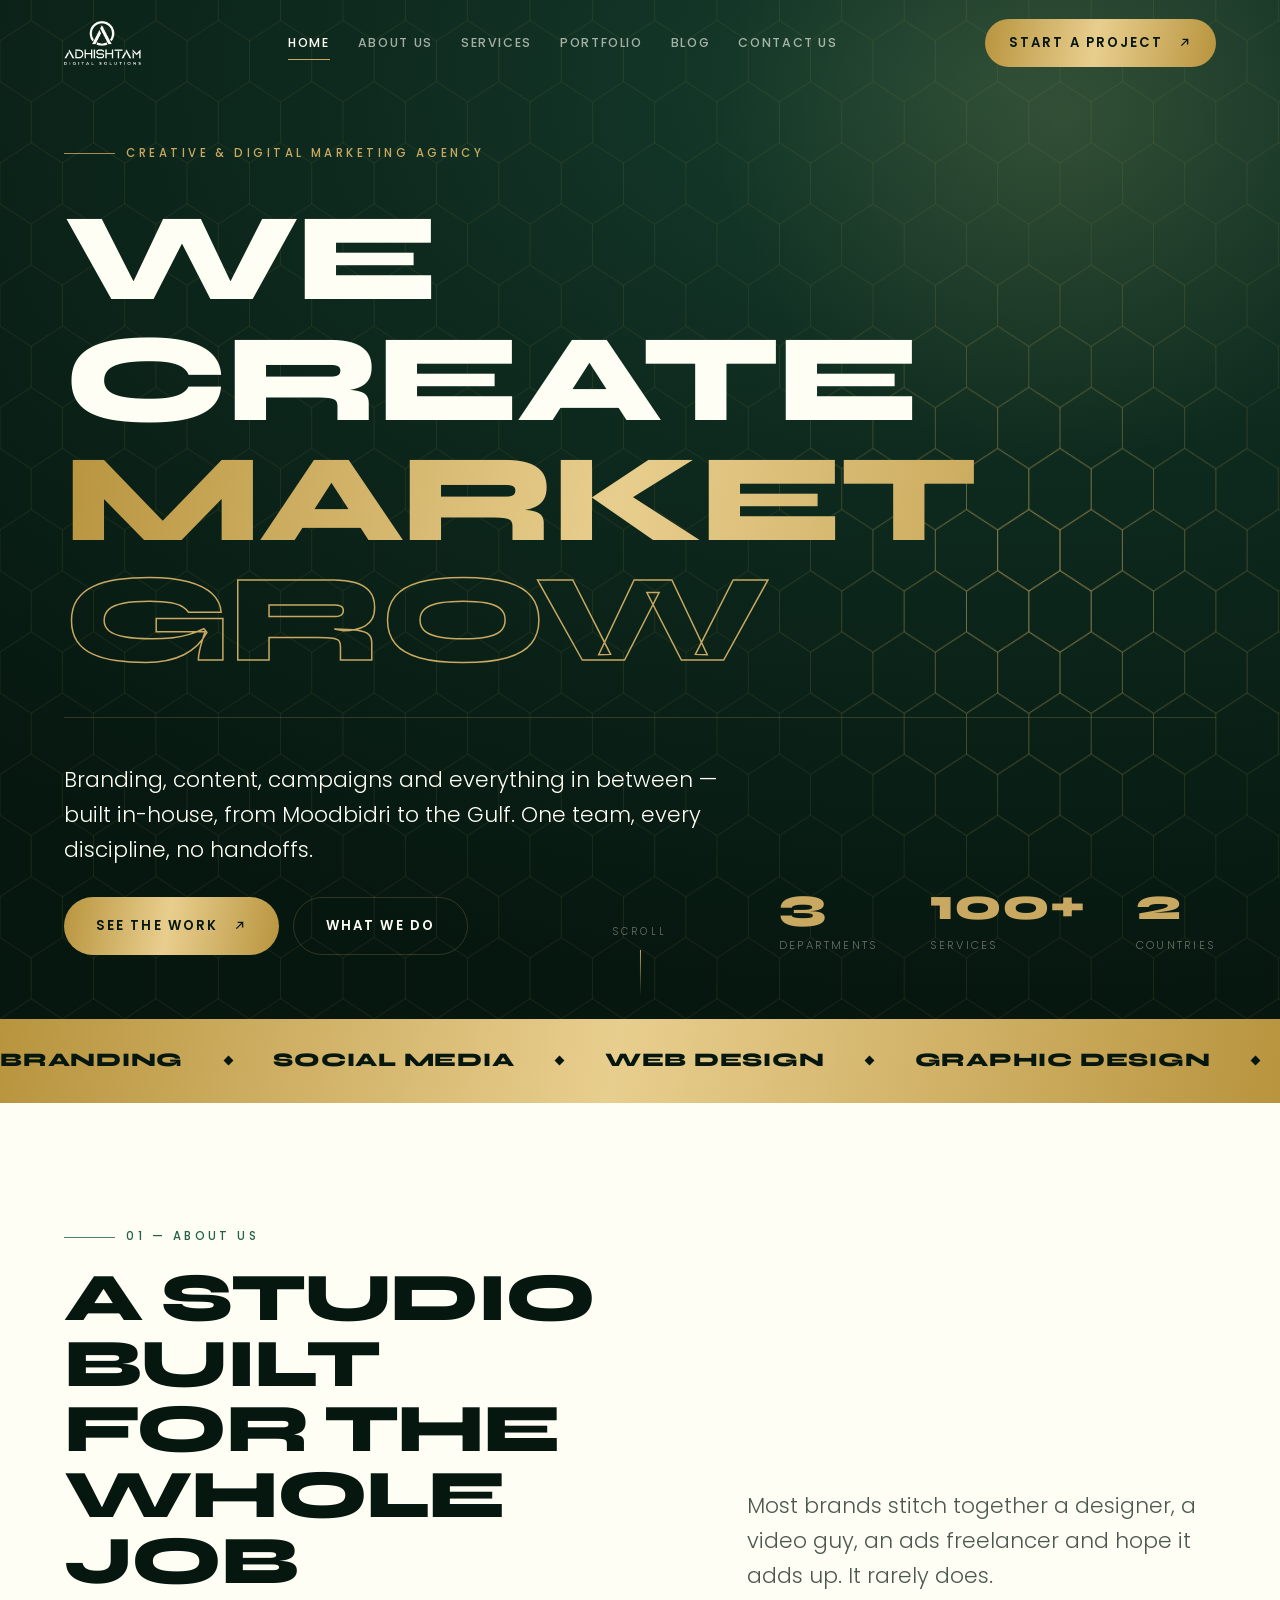
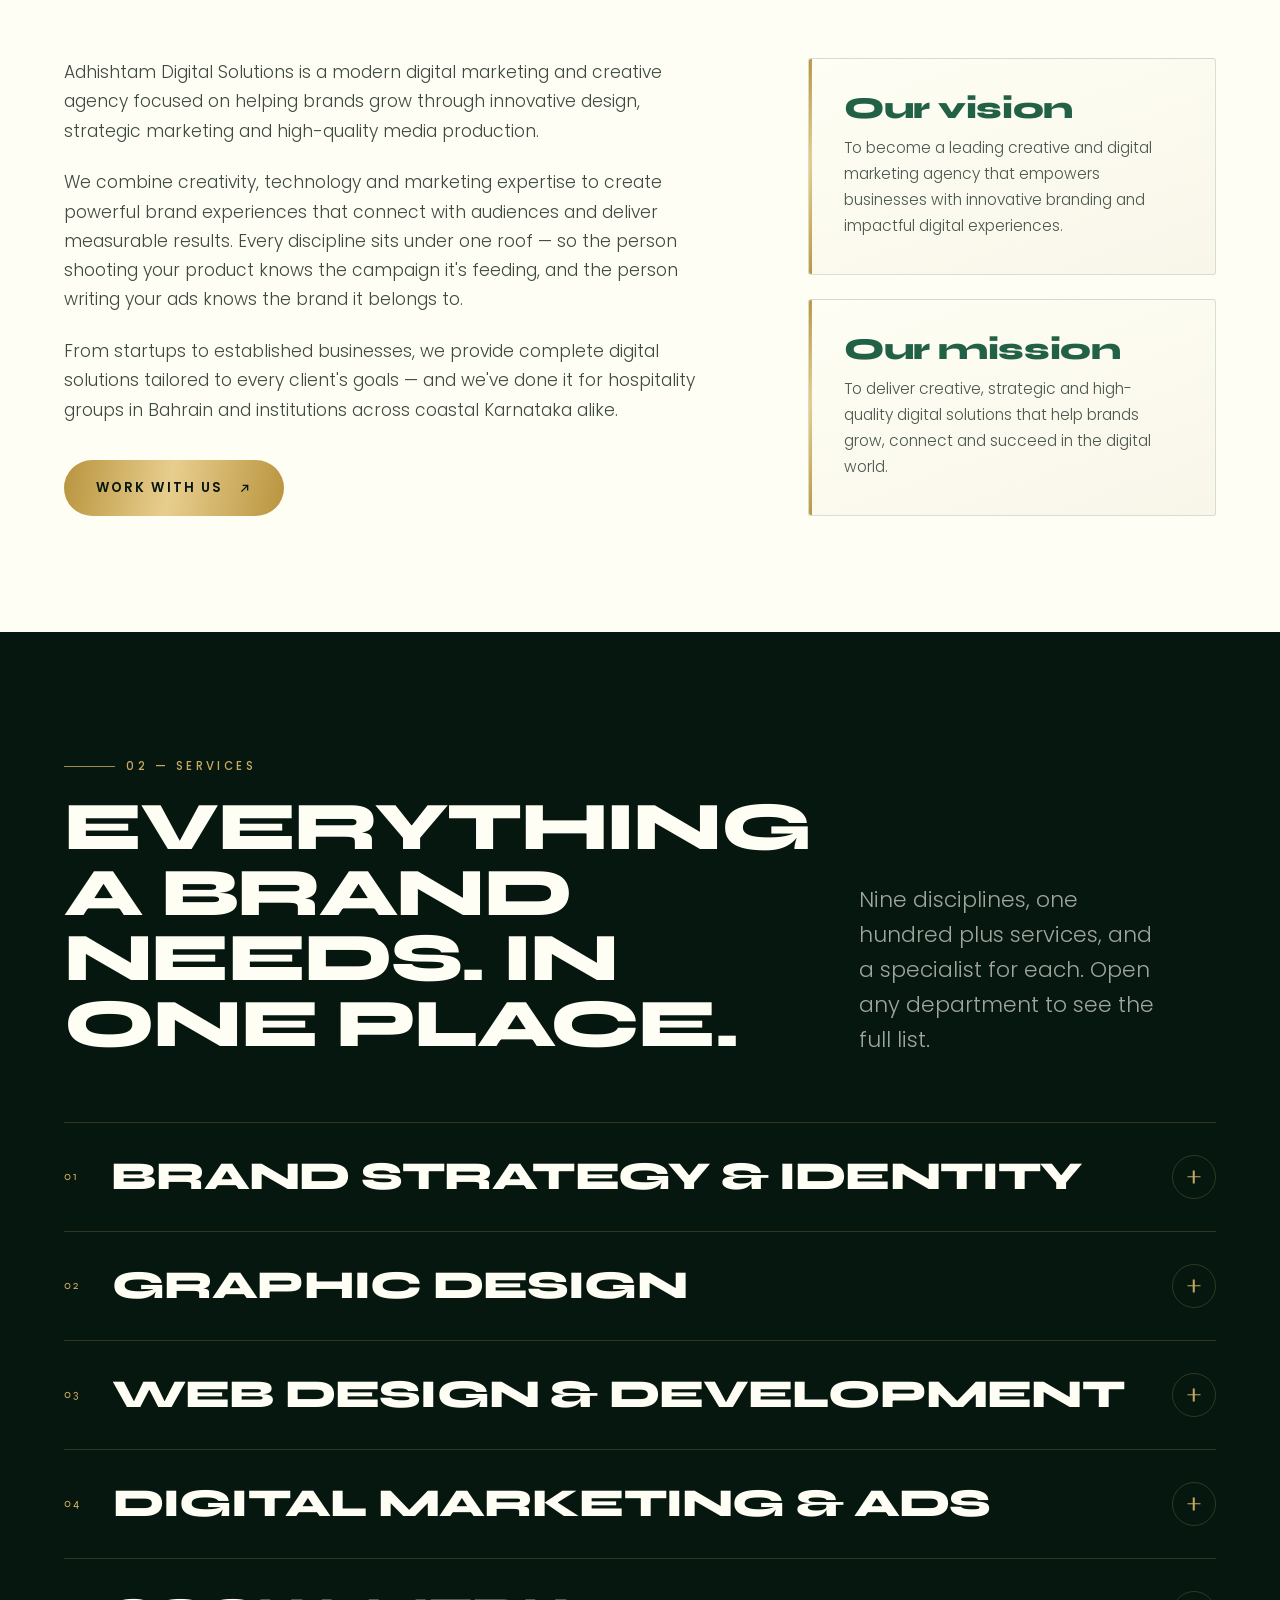
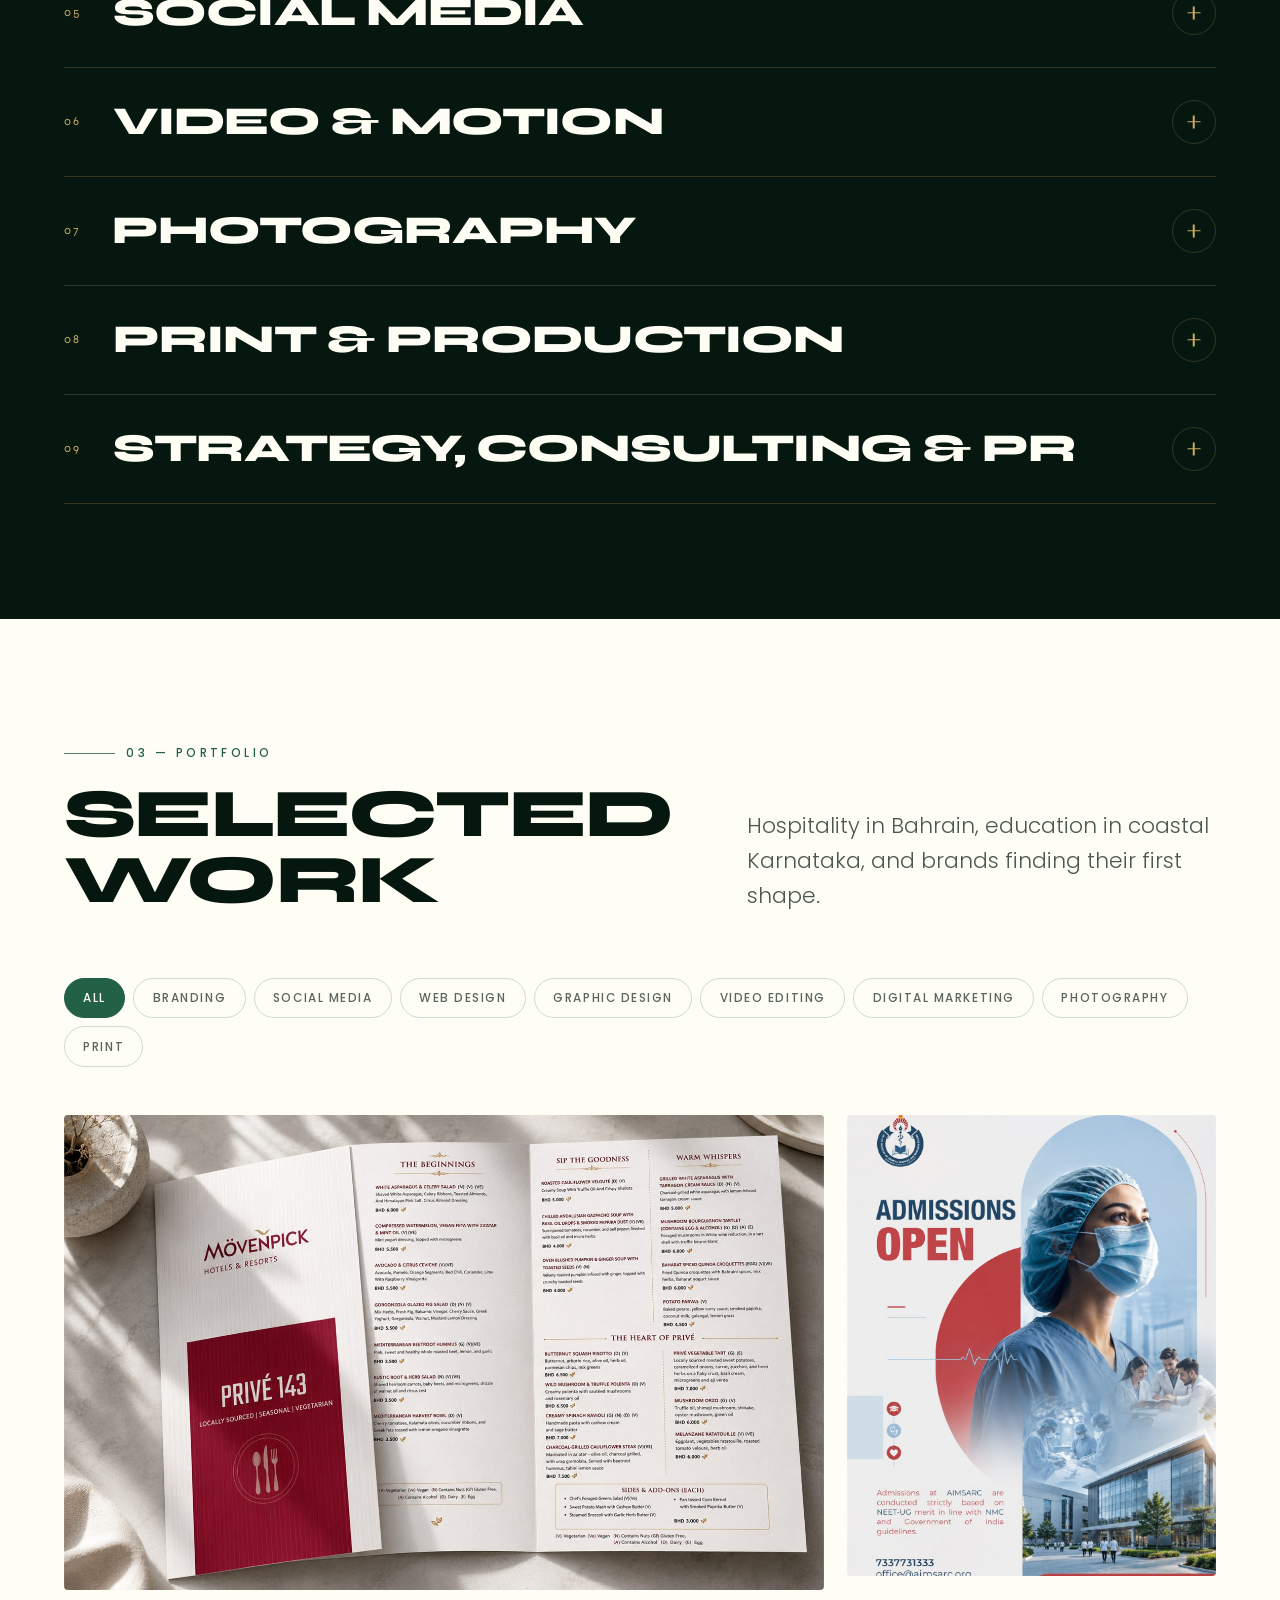
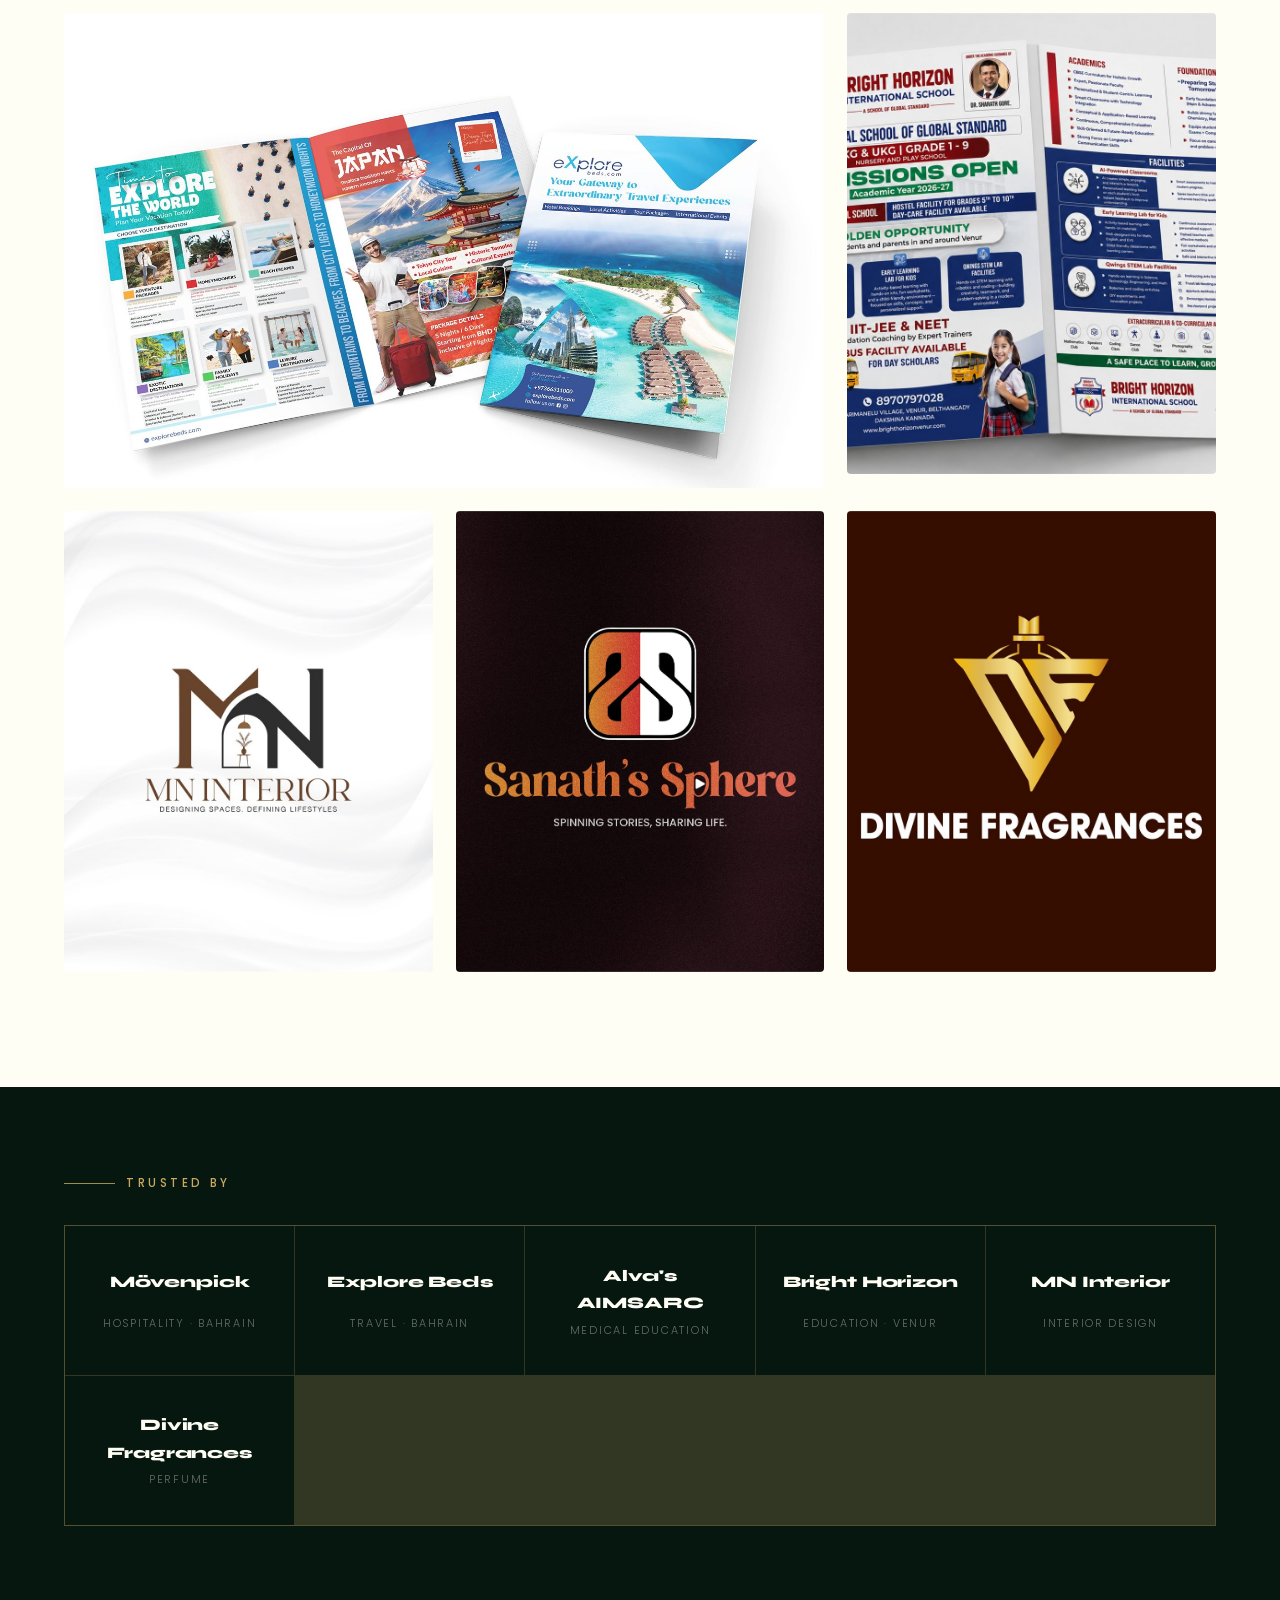
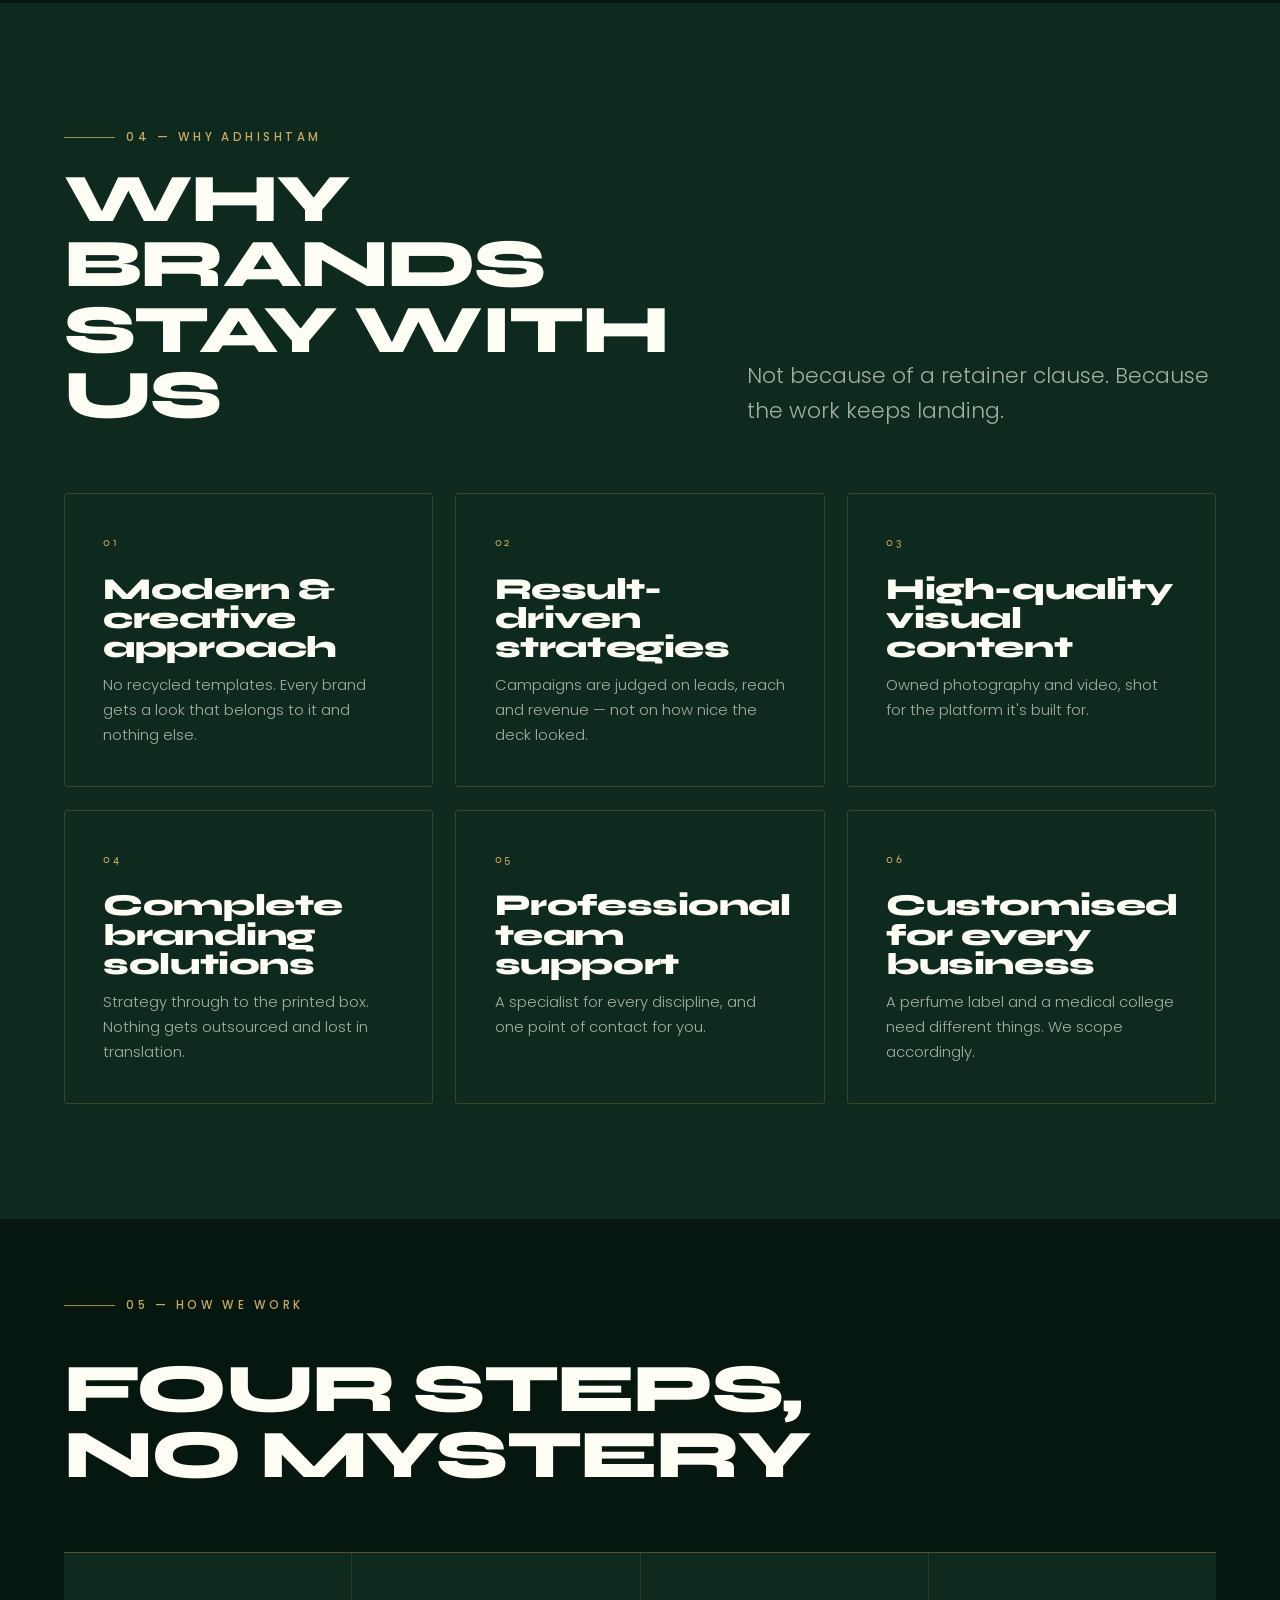
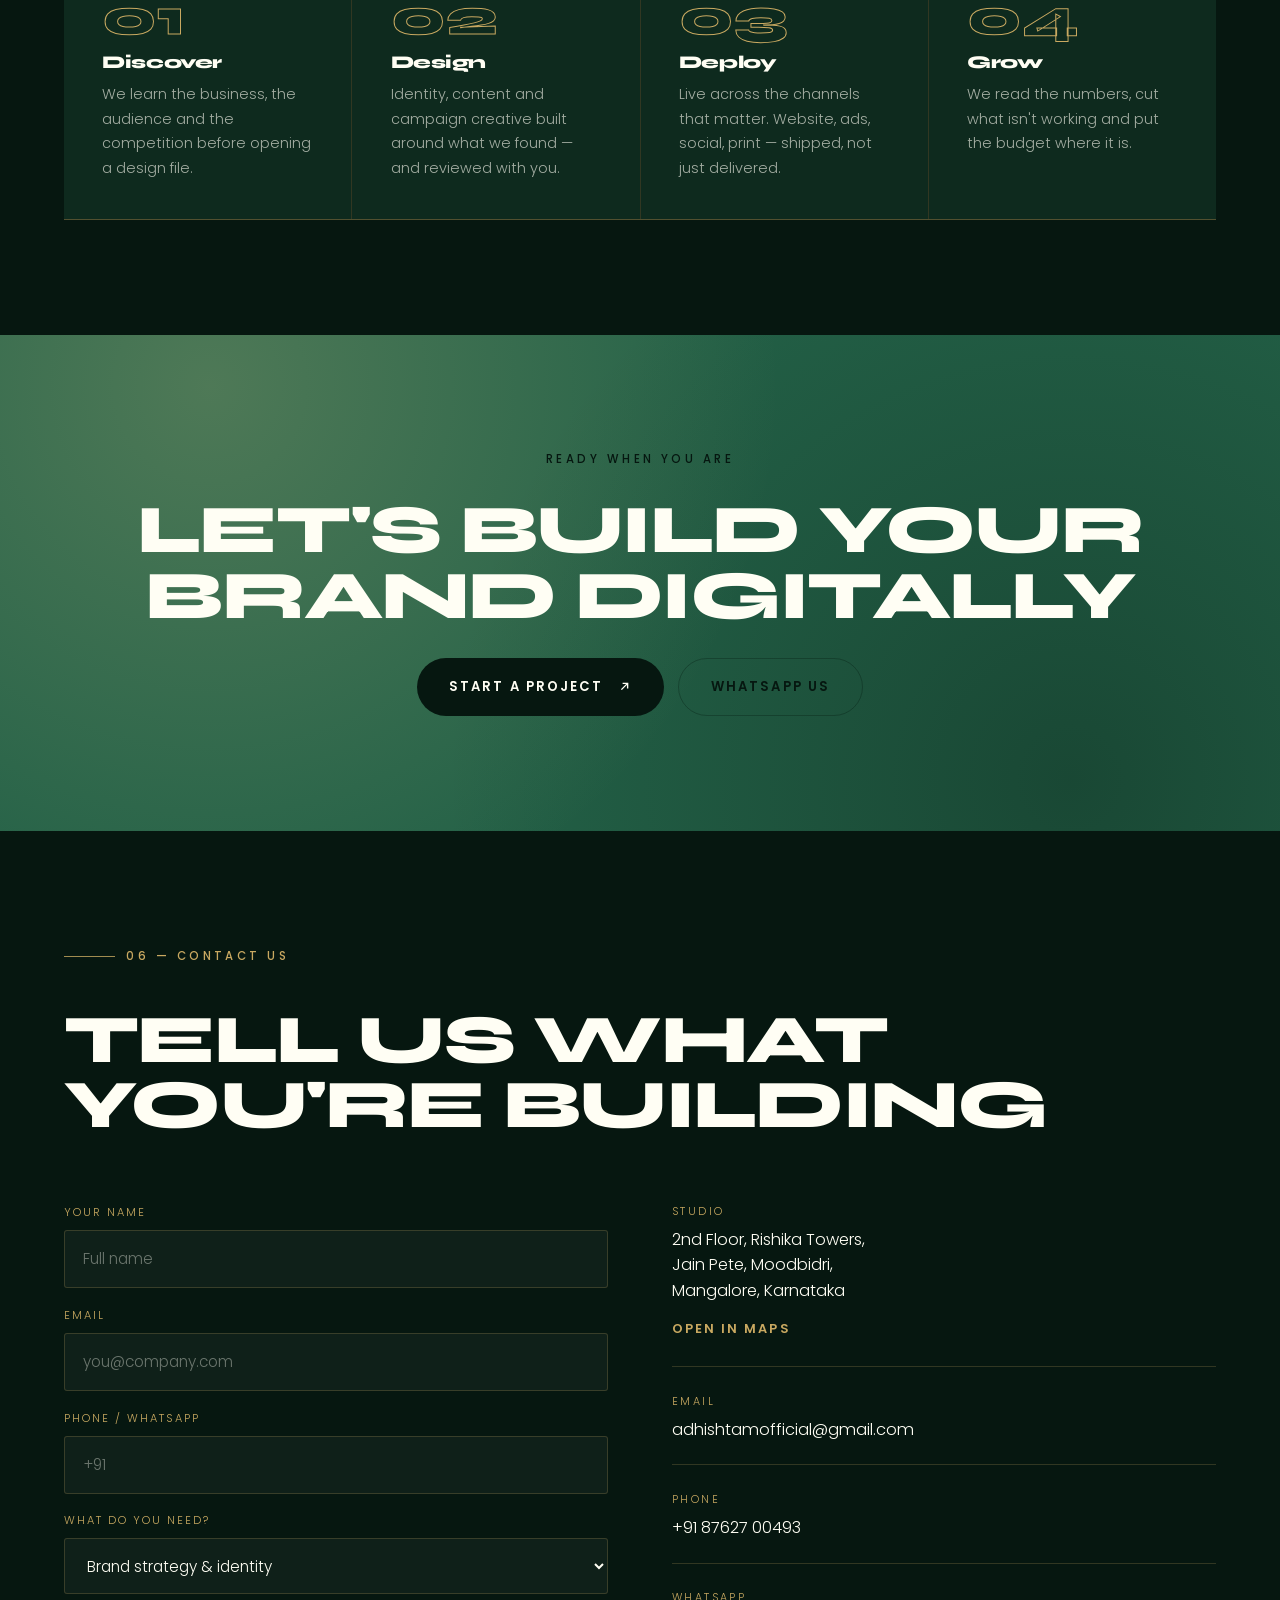
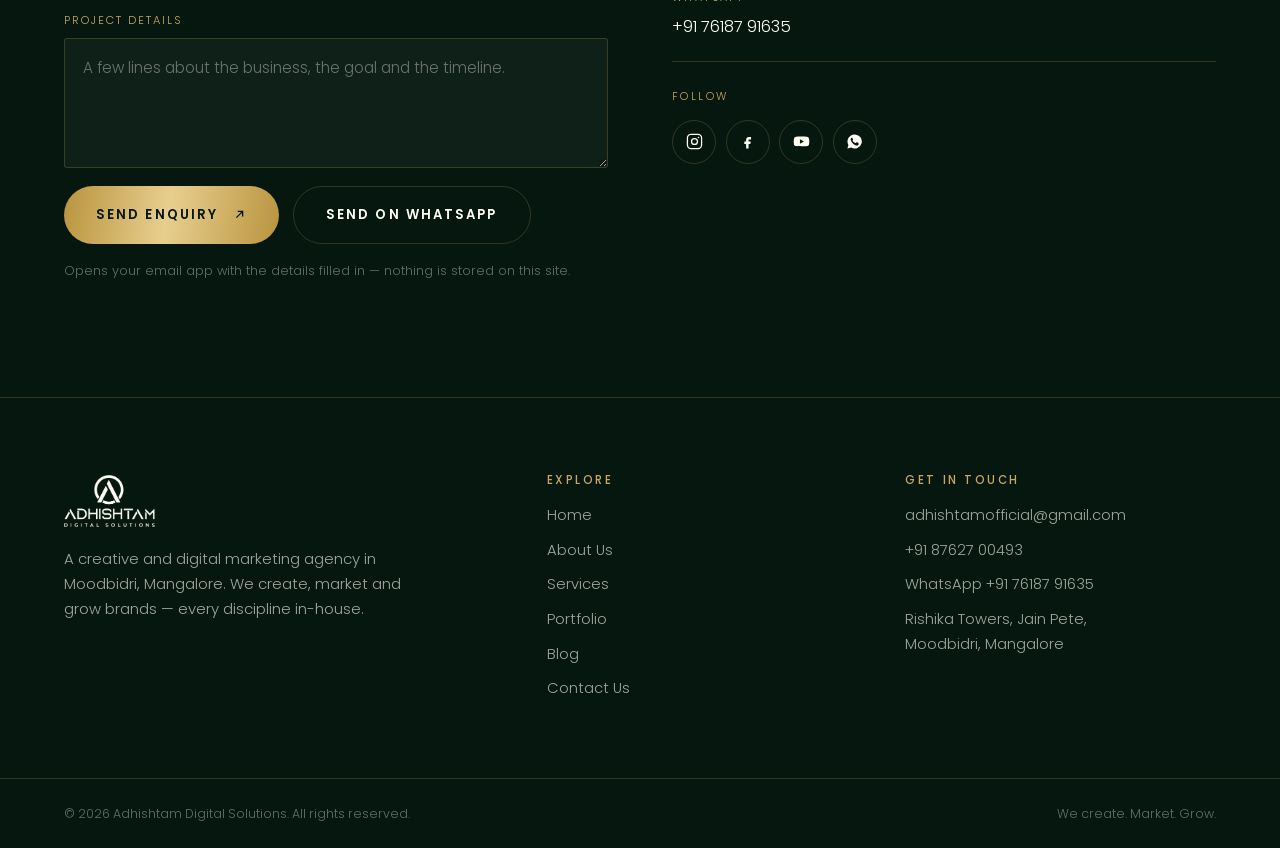
==== index.html @ 13ec2dcd "feat: prepare the site for Hostinger Target is the root of the domain, deployed by hPanel's Git inte" ====
<!doctype html>
<html lang="en">
<head>
<meta charset="utf-8">
<meta name="viewport" content="width=device-width, initial-scale=1">
<title>Adhishtam Digital Solutions — We Create. Market. Grow.</title>
<meta name="description" content="Adhishtam Digital Solutions is a creative and digital marketing agency in Moodbidri, Mangalore. Branding, social media, web design, video, photography, print and performance marketing — all in-house.">
<meta name="theme-color" content="#061710">
<link rel="canonical" href="https://adhishtam.com/">
<link rel="icon" href="assets/img/favicon.svg" type="image/svg+xml">
<link rel="apple-touch-icon" href="assets/img/logo-full.png">

<!-- Social scrapers do not resolve relative URLs — these must stay absolute. -->
<meta property="og:type" content="website">
<meta property="og:url" content="https://adhishtam.com/">
<meta property="og:site_name" content="Adhishtam Digital Solutions">
<meta property="og:title" content="Adhishtam Digital Solutions — We Create. Market. Grow.">
<meta property="og:description" content="Branding, social media, web, video, photography, print and performance marketing — all in-house, from Moodbidri to the Gulf.">
<meta property="og:image" content="https://adhishtam.com/assets/img/logo-full.png">
<meta name="twitter:card" content="summary_large_image">

<link rel="preconnect" href="https://fonts.googleapis.com">
<link rel="preconnect" href="https://fonts.gstatic.com" crossorigin>
<link href="https://fonts.googleapis.com/css2?family=Poppins:wght@300;400;500;600&family=Syne:wght@700;800&display=swap" rel="stylesheet">
<link rel="stylesheet" href="assets/css/style.css">
<script>document.documentElement.classList.add('js');</script>

<script type="application/ld+json">
{
  "@context": "https://schema.org",
  "@type": "ProfessionalService",
  "name": "Adhishtam Digital Solutions",
  "description": "Creative and digital marketing agency offering branding, social media, web design, video production, photography, print and performance marketing.",
  "email": "adhishtamofficial@gmail.com",
  "telephone": "+91-8762700493",
  "url": "https://adhishtam.com/",
  "address": {
    "@type": "PostalAddress",
    "streetAddress": "2nd Floor, Rishika Towers, Jain Pete",
    "addressLocality": "Moodbidri",
    "addressRegion": "Karnataka",
    "addressCountry": "IN"
  },
  "sameAs": [
    "https://www.instagram.com/adhishtam.in/",
    "https://www.facebook.com/profile.php?id=61591396898763",
    "https://www.youtube.com/@AdhishtamDigitalSolutions"
  ]
}
</script>
</head>
<body>

<!-- preloader -->
<div class="preload" id="preload">
  <svg class="preload__mark" viewBox="0 0 100 100" fill="none" aria-hidden="true">
    <path class="ring" d="M37.32 73.19 A30 30 0 1 1 62.68 73.19" stroke="#c9a961" stroke-width="7"/>
    <path class="peak" d="M50 10 L76 88 L64.5 88 L50 44.5 L35.5 88 L24 88 Z" stroke="#3c8a68" stroke-width="4"/>
  </svg>
  <div class="preload__bar"><i id="preloadBar"></i></div>
  <div class="preload__num"><span id="preloadNum">0</span>%</div>
</div>

<div class="progress" id="progress"></div>
<div class="cursor" id="cursor" aria-hidden="true"></div>
<div class="cursor-dot" id="cursorDot" aria-hidden="true"></div>

<!-- nav -->
<header class="nav" id="nav">
  <div class="nav__inner">
    <a class="nav__logo" href="#home" aria-label="Adhishtam Digital Solutions — home">
      <img src="assets/img/logo-full-cream.png" alt="Adhishtam Digital Solutions" width="1000" height="572">
    </a>
    <nav class="nav__links" aria-label="Primary">
      <a class="nav__link" href="#home">Home</a>
      <a class="nav__link" href="#about">About Us</a>
      <a class="nav__link" href="#services">Services</a>
      <a class="nav__link" href="#work">Portfolio</a>
      <a class="nav__link" href="blog.html">Blog</a>
      <a class="nav__link" href="#contact">Contact Us</a>
    </nav>
    <a class="btn nav__cta" href="#contact" data-magnet>
      Start a project
      <svg viewBox="0 0 24 24" fill="none" stroke="currentColor" stroke-width="2.2" aria-hidden="true"><path d="M7 17 17 7M9 7h8v8"/></svg>
    </a>
    <button class="burger" id="burger" aria-label="Open menu" aria-expanded="false" aria-controls="menu">
      <span></span><span></span><span></span>
    </button>
  </div>
</header>

<!-- mobile menu -->
<div class="menu" id="menu">
  <nav class="menu__links" aria-label="Mobile">
    <a href="#home">Home</a>
    <a href="#about">About Us</a>
    <a href="#services">Services</a>
    <a href="#work">Portfolio</a>
    <a href="blog.html">Blog</a>
    <a href="#contact">Contact Us</a>
  </nav>
  <div class="menu__foot">
    <a href="mailto:adhishtamofficial@gmail.com">adhishtamofficial@gmail.com</a>
    <a href="tel:+918762700493">+91 87627 00493</a>
    <span>Rishika Towers, Jain Pete, Moodbidri</span>
  </div>
</div>

<main>

<!-- hero -->
<section class="hero" id="home">
  <canvas class="hero__canvas" id="hex" aria-hidden="true"></canvas>
  <div class="hero__glow" aria-hidden="true"></div>
  <div class="wrap hero__inner">
    <span class="eyebrow">Creative &amp; Digital Marketing Agency</span>

    <h1 class="display hero__title">
      <span class="line"><span>We create</span></span>
      <span class="line"><span class="gold-text">Market</span></span>
      <span class="line"><span class="outline-text">Grow</span></span>
    </h1>

    <div class="hero__foot">
      <div>
        <p class="lede">Branding, content, campaigns and everything in between — built in-house, from Moodbidri to the Gulf. One team, every discipline, no handoffs.</p>
        <div class="btn-row" style="margin-top:1.8rem">
          <a class="btn" href="#work" data-magnet>See the work
            <svg viewBox="0 0 24 24" fill="none" stroke="currentColor" stroke-width="2.2" aria-hidden="true"><path d="M7 17 17 7M9 7h8v8"/></svg>
          </a>
          <a class="btn btn--ghost" href="#services" data-magnet>What we do</a>
        </div>
      </div>

      <div class="hero__stats">
        <div class="stat">
          <div class="stat__num" data-count="3" data-suffix="">0</div>
          <div class="stat__lbl">Departments</div>
        </div>
        <div class="stat">
          <div class="stat__num" data-count="100" data-suffix="+">0</div>
          <div class="stat__lbl">Services</div>
        </div>
        <div class="stat">
          <div class="stat__num" data-count="2" data-suffix="">0</div>
          <div class="stat__lbl">Countries</div>
        </div>
      </div>
    </div>
  </div>

  <div class="scroll-cue"><span>Scroll</span><i></i></div>
</section>

<!-- marquee -->
<div class="marquee" aria-hidden="true">
  <div class="marquee__track">
    <span>Branding</span><span>Social Media</span><span>Web Design</span><span>Graphic Design</span><span>Video Editing</span><span>Digital Marketing</span><span>Photography</span><span>Print</span>
  </div>
  <div class="marquee__track">
    <span>Branding</span><span>Social Media</span><span>Web Design</span><span>Graphic Design</span><span>Video Editing</span><span>Digital Marketing</span><span>Photography</span><span>Print</span>
  </div>
</div>

<!-- about -->
<section class="section section--cream" id="about">
  <div class="wrap">
    <div class="section-head section-head--split">
      <div class="rv">
        <span class="eyebrow">01 — About us</span>
        <h2 class="h2" style="margin-top:1.2rem">A studio built<br>for the whole job</h2>
      </div>
      <p class="lede rv rv-1" style="color:rgba(6,23,16,.72)">Most brands stitch together a designer, a video guy, an ads freelancer and hope it adds up. It rarely does.</p>
    </div>

    <div class="about__grid">
      <div class="about__body rv">
        <p>Adhishtam Digital Solutions is a modern digital marketing and creative agency focused on helping brands grow through innovative design, strategic marketing and high-quality media production.</p>
        <p>We combine creativity, technology and marketing expertise to create powerful brand experiences that connect with audiences and deliver measurable results. Every discipline sits under one roof — so the person shooting your product knows the campaign it's feeding, and the person writing your ads knows the brand it belongs to.</p>
        <p>From startups to established businesses, we provide complete digital solutions tailored to every client's goals — and we've done it for hospitality groups in Bahrain and institutions across coastal Karnataka alike.</p>
        <div class="btn-row" style="margin-top:.8rem">
          <a class="btn" href="#contact" data-magnet>Work with us
            <svg viewBox="0 0 24 24" fill="none" stroke="currentColor" stroke-width="2.2" aria-hidden="true"><path d="M7 17 17 7M9 7h8v8"/></svg>
          </a>
        </div>
      </div>

      <div class="vm">
        <div class="vm__card rv rv-1" data-inview>
          <h3 class="h3">Our vision</h3>
          <p>To become a leading creative and digital marketing agency that empowers businesses with innovative branding and impactful digital experiences.</p>
        </div>
        <div class="vm__card rv rv-2" data-inview>
          <h3 class="h3">Our mission</h3>
          <p>To deliver creative, strategic and high-quality digital solutions that help brands grow, connect and succeed in the digital world.</p>
        </div>
      </div>
    </div>
  </div>
</section>

<!-- services -->
<section class="section" id="services">
  <div class="wrap">
    <div class="section-head section-head--split">
      <div class="rv">
        <span class="eyebrow">02 — Services</span>
        <h2 class="h2" style="margin-top:1.2rem">Everything a brand<br>needs. In one place.</h2>
      </div>
      <p class="lede rv rv-1" style="color:var(--cream-dim)">Nine disciplines, one hundred plus services, and a specialist for each. Open any department to see the full list.</p>
    </div>

    <div class="svc" id="svc">

      <div class="svc__item rv">
        <button class="svc__head" aria-expanded="false">
          <span class="svc__no">01</span>
          <span class="svc__name">Brand Strategy &amp; Identity</span>
          <span class="svc__toggle" aria-hidden="true"></span>
        </button>
        <div class="svc__panel"><div class="svc__panel-in">
          <p class="svc__desc">The foundation. Who you are, what you stand for, and how that looks and sounds everywhere.</p>
          <ul class="svc__list">
            <li>Brand strategy &amp; positioning</li><li>Brand identity design</li><li>Logo design</li>
            <li>Visual identity systems</li><li>Brand guidelines</li><li>Rebranding &amp; brand refresh</li>
            <li>Naming &amp; tagline development</li><li>Brand messaging &amp; tone of voice</li>
            <li>Packaging design</li><li>Label design</li><li>Stationery &amp; business cards</li>
            <li>Brand audits</li>
          </ul>
        </div></div>
      </div>

      <div class="svc__item rv">
        <button class="svc__head" aria-expanded="false">
          <span class="svc__no">02</span>
          <span class="svc__name">Graphic Design</span>
          <span class="svc__toggle" aria-hidden="true"></span>
        </button>
        <div class="svc__panel"><div class="svc__panel-in">
          <p class="svc__desc">Day-to-day creative that keeps a brand visible and consistent across every surface.</p>
          <ul class="svc__list">
            <li>Social media post design</li><li>Instagram carousel design</li><li>Thumbnail design</li>
            <li>Banner &amp; poster design</li><li>Ad creative design</li><li>Brochure &amp; flyer design</li>
            <li>Menu card design</li><li>Presentation &amp; pitch deck design</li><li>Infographics &amp; data visuals</li>
            <li>Catalogue &amp; magazine layout</li><li>Hoarding &amp; billboard design</li><li>Signage &amp; vehicle graphics</li>
          </ul>
        </div></div>
      </div>

      <div class="svc__item rv">
        <button class="svc__head" aria-expanded="false">
          <span class="svc__no">03</span>
          <span class="svc__name">Web Design &amp; Development</span>
          <span class="svc__toggle" aria-hidden="true"></span>
        </button>
        <div class="svc__panel"><div class="svc__panel-in">
          <p class="svc__desc">Sites that look like the brand and behave like a salesperson — fast, findable and built to convert.</p>
          <ul class="svc__list">
            <li>Business &amp; corporate websites</li><li>Landing pages</li><li>E-commerce stores</li>
            <li>UI/UX design</li><li>Responsive &amp; mobile-first builds</li><li>Website redesign</li>
            <li>WordPress &amp; Shopify development</li><li>Domain &amp; hosting setup</li>
            <li>Speed &amp; performance optimisation</li><li>Website maintenance &amp; support</li>
            <li>Analytics &amp; tracking setup</li><li>Accessibility &amp; SEO foundations</li>
          </ul>
        </div></div>
      </div>

      <div class="svc__item rv">
        <button class="svc__head" aria-expanded="false">
          <span class="svc__no">04</span>
          <span class="svc__name">Digital Marketing &amp; Ads</span>
          <span class="svc__toggle" aria-hidden="true"></span>
        </button>
        <div class="svc__panel"><div class="svc__panel-in">
          <p class="svc__desc">Paid and organic working together, measured against what actually matters — leads and revenue.</p>
          <ul class="svc__list">
            <li>Meta Ads (Facebook &amp; Instagram)</li><li>Google Ads (Search, Display, Shopping)</li>
            <li>YouTube Ads</li><li>LinkedIn Ads</li><li>Performance marketing</li>
            <li>Search engine optimisation (SEO)</li><li>Technical &amp; on-page SEO</li>
            <li>Local SEO &amp; Google Business Profile</li><li>Content marketing</li>
            <li>Email marketing &amp; newsletters</li><li>WhatsApp &amp; SMS marketing</li>
            <li>Lead generation funnels</li><li>Remarketing &amp; retargeting</li>
            <li>Conversion rate optimisation</li><li>Marketing automation</li>
            <li>Analytics, tracking &amp; reporting</li>
          </ul>
        </div></div>
      </div>

      <div class="svc__item rv">
        <button class="svc__head" aria-expanded="false">
          <span class="svc__no">05</span>
          <span class="svc__name">Social Media</span>
          <span class="svc__toggle" aria-hidden="true"></span>
        </button>
        <div class="svc__panel"><div class="svc__panel-in">
          <p class="svc__desc">Managed end to end — strategy, calendar, creative, publishing, replies and reporting.</p>
          <ul class="svc__list">
            <li>Social media management</li><li>Content strategy &amp; calendars</li>
            <li>Instagram marketing</li><li>Facebook marketing</li><li>LinkedIn marketing</li>
            <li>YouTube channel management</li><li>Reels &amp; short-form strategy</li>
            <li>Community management</li><li>Influencer marketing</li>
            <li>UGC campaigns</li><li>Contests &amp; giveaways</li><li>Profile optimisation &amp; audits</li>
          </ul>
        </div></div>
      </div>

      <div class="svc__item rv">
        <button class="svc__head" aria-expanded="false">
          <span class="svc__no">06</span>
          <span class="svc__name">Video &amp; Motion</span>
          <span class="svc__toggle" aria-hidden="true"></span>
        </button>
        <div class="svc__panel"><div class="svc__panel-in">
          <p class="svc__desc">From a thirty-second reel to a full commercial — scripted, shot, cut and delivered.</p>
          <ul class="svc__list">
            <li>Instagram Reels</li><li>Short-form content</li><li>YouTube video editing</li>
            <li>Corporate &amp; company profile videos</li><li>Commercial ad films</li>
            <li>Cinematic brand films</li><li>Product videos</li><li>Interview &amp; testimonial videos</li>
            <li>Event coverage</li><li>Drone &amp; aerial shoots</li><li>Podcast recording &amp; editing</li>
            <li>Motion graphics</li><li>2D &amp; 3D animation</li><li>Explainer videos &amp; subtitling</li>
          </ul>
        </div></div>
      </div>

      <div class="svc__item rv">
        <button class="svc__head" aria-expanded="false">
          <span class="svc__no">07</span>
          <span class="svc__name">Photography</span>
          <span class="svc__toggle" aria-hidden="true"></span>
        </button>
        <div class="svc__panel"><div class="svc__panel-in">
          <p class="svc__desc">Owned imagery beats stock every time. Shot for the platform it's going to live on.</p>
          <ul class="svc__list">
            <li>Product photography</li><li>Food &amp; beverage photography</li>
            <li>Corporate &amp; team headshots</li><li>Event photography</li>
            <li>Fashion &amp; lookbook shoots</li><li>Model &amp; portfolio shoots</li>
            <li>Real estate &amp; interior photography</li><li>Architectural photography</li>
            <li>Industrial &amp; factory shoots</li><li>Photo retouching &amp; editing</li>
            <li>360° &amp; virtual tours</li>
          </ul>
        </div></div>
      </div>

      <div class="svc__item rv">
        <button class="svc__head" aria-expanded="false">
          <span class="svc__no">08</span>
          <span class="svc__name">Print &amp; Production</span>
          <span class="svc__toggle" aria-hidden="true"></span>
        </button>
        <div class="svc__panel"><div class="svc__panel-in">
          <p class="svc__desc">Designed, print-ready and produced — we handle the vendor conversation too.</p>
          <ul class="svc__list">
            <li>Brochures &amp; catalogues</li><li>Flyers &amp; pamphlets</li><li>Visiting cards</li>
            <li>Letterheads &amp; envelopes</li><li>Standees &amp; roll-up banners</li>
            <li>Hoardings &amp; flex printing</li><li>Danglers &amp; point-of-sale</li>
            <li>Packaging boxes</li><li>Labels &amp; stickers</li><li>Certificates &amp; ID cards</li>
            <li>Invitation cards</li><li>Merchandise &amp; apparel printing</li>
            <li>Signage &amp; acrylic boards</li><li>Print production management</li>
          </ul>
        </div></div>
      </div>

      <div class="svc__item rv">
        <button class="svc__head" aria-expanded="false">
          <span class="svc__no">09</span>
          <span class="svc__name">Strategy, Consulting &amp; PR</span>
          <span class="svc__toggle" aria-hidden="true"></span>
        </button>
        <div class="svc__panel"><div class="svc__panel-in">
          <p class="svc__desc">The thinking before the making — and the relationships that carry it further.</p>
          <ul class="svc__list">
            <li>Market &amp; audience research</li><li>Competitor analysis</li>
            <li>Go-to-market strategy</li><li>Campaign planning</li>
            <li>Media planning &amp; buying</li><li>Content strategy</li>
            <li>Public relations &amp; press</li><li>Launch &amp; event campaigns</li>
            <li>Reputation &amp; review management</li><li>Marketing consulting &amp; training</li>
          </ul>
        </div></div>
      </div>

    </div>
  </div>
</section>

<!-- portfolio -->
<section class="section section--cream" id="work">
  <div class="wrap">
    <div class="section-head section-head--split">
      <div class="rv">
        <span class="eyebrow">03 — Portfolio</span>
        <h2 class="h2" style="margin-top:1.2rem">Selected work</h2>
      </div>
      <p class="lede rv rv-1" style="color:rgba(6,23,16,.72)">Hospitality in Bahrain, education in coastal Karnataka, and brands finding their first shape.</p>
    </div>

    <div class="filters rv" role="group" aria-label="Filter portfolio by category">
      <button class="filter is-active" data-filter="all">All</button>
      <button class="filter" data-filter="branding">Branding</button>
      <button class="filter" data-filter="social">Social Media</button>
      <button class="filter" data-filter="web">Web Design</button>
      <button class="filter" data-filter="graphic">Graphic Design</button>
      <button class="filter" data-filter="video">Video Editing</button>
      <button class="filter" data-filter="marketing">Digital Marketing</button>
      <button class="filter" data-filter="photography">Photography</button>
      <button class="filter" data-filter="print">Print</button>
    </div>

    <div class="work" id="work-grid">

      <article class="work__item work__item--wide rv" data-cat="print graphic">
        <img src="assets/img/work/movenpick-prive-menu.jpg" alt="Privé 143 menu designed for Mövenpick Hotels &amp; Resorts" loading="lazy" width="1500" height="1000">
        <div class="work__veil">
          <span class="work__cat">Print · Graphic Design</span>
          <h3 class="work__title">Mövenpick Hotels &amp; Resorts — Privé 143 menu</h3>
        </div>
      </article>

      <article class="work__item work__item--wide rv rv-1" data-cat="print graphic branding">
        <img src="assets/img/work/explorebeds-brochure.jpg" alt="Travel brochure designed for Explore Beds" loading="lazy" width="1500" height="1027">
        <div class="work__veil">
          <span class="work__cat">Print · Branding</span>
          <h3 class="work__title">Explore Beds — travel brochure</h3>
        </div>
      </article>

      <article class="work__item rv" data-cat="graphic marketing">
        <img src="assets/img/work/alvas-aimsarc-poster.jpg" alt="Admissions campaign poster for Alva's Institute of Medical Sciences" loading="lazy" width="1100" height="1467">
        <div class="work__veil">
          <span class="work__cat">Graphic · Digital Marketing</span>
          <h3 class="work__title">Alva's AIMSARC — admissions campaign</h3>
        </div>
      </article>

      <article class="work__item rv rv-1" data-cat="print graphic">
        <img src="assets/img/work/bright-horizon-brochure.jpg" alt="Admissions brochure for Bright Horizon International School" loading="lazy" width="1500" height="1000">
        <div class="work__veil">
          <span class="work__cat">Print · Graphic Design</span>
          <h3 class="work__title">Bright Horizon International School</h3>
        </div>
      </article>

      <article class="work__item rv rv-2" data-cat="branding graphic">
        <img src="assets/img/work/mn-interior.jpg" alt="Logo and identity for MN Interior" loading="lazy" width="1100" height="1100">
        <div class="work__veil">
          <span class="work__cat">Branding</span>
          <h3 class="work__title">MN Interior — identity</h3>
        </div>
      </article>

      <article class="work__item rv rv-3" data-cat="branding">
        <img src="assets/img/work/sanaths-sphere.jpg" alt="Logo and identity for Sanath's Sphere" loading="lazy" width="1100" height="1100">
        <div class="work__veil">
          <span class="work__cat">Branding</span>
          <h3 class="work__title">Sanath's Sphere — identity</h3>
        </div>
      </article>

      <article class="work__item rv rv-4" data-cat="branding">
        <img src="assets/img/work/divine-fragrances.jpg" alt="Logo and identity for Divine Fragrances" loading="lazy" width="1100" height="1100">
        <div class="work__veil">
          <span class="work__cat">Branding</span>
          <h3 class="work__title">Divine Fragrances — identity</h3>
        </div>
      </article>

      <div class="work-empty" id="workEmpty">
        <strong>This category is being photographed and packaged.</strong>
        <p>We do the work — the case studies just aren't on the site yet. Ask and we'll send samples the same day.</p>
        <a class="tlink" href="#contact" style="color:var(--green)">Request samples</a>
      </div>
    </div>
  </div>
</section>

<!-- clients -->
<section class="section" style="padding-block:clamp(3rem,6vw,5rem)">
  <div class="wrap">
    <span class="eyebrow rv" style="margin-bottom:2rem;display:inline-flex">Trusted by</span>
    <div class="clients rv rv-1">
      <div class="client"><b>Mövenpick</b><span>Hospitality · Bahrain</span></div>
      <div class="client"><b>Explore Beds</b><span>Travel · Bahrain</span></div>
      <div class="client"><b>Alva's AIMSARC</b><span>Medical education</span></div>
      <div class="client"><b>Bright Horizon</b><span>Education · Venur</span></div>
      <div class="client"><b>MN Interior</b><span>Interior design</span></div>
      <div class="client"><b>Divine Fragrances</b><span>Perfume</span></div>
    </div>
  </div>
</section>

<!-- why -->
<section class="section section--green">
  <div class="wrap">
    <div class="section-head section-head--split">
      <div class="rv">
        <span class="eyebrow">04 — Why Adhishtam</span>
        <h2 class="h2" style="margin-top:1.2rem">Why brands<br>stay with us</h2>
      </div>
      <p class="lede rv rv-1" style="color:var(--cream-dim)">Not because of a retainer clause. Because the work keeps landing.</p>
    </div>

    <div class="cards">
      <div class="card rv"><span class="card__no">01</span><h3 class="h3">Modern &amp; creative approach</h3><p>No recycled templates. Every brand gets a look that belongs to it and nothing else.</p></div>
      <div class="card rv rv-1"><span class="card__no">02</span><h3 class="h3">Result-driven strategies</h3><p>Campaigns are judged on leads, reach and revenue — not on how nice the deck looked.</p></div>
      <div class="card rv rv-2"><span class="card__no">03</span><h3 class="h3">High-quality visual content</h3><p>Owned photography and video, shot for the platform it's built for.</p></div>
      <div class="card rv"><span class="card__no">04</span><h3 class="h3">Complete branding solutions</h3><p>Strategy through to the printed box. Nothing gets outsourced and lost in translation.</p></div>
      <div class="card rv rv-1"><span class="card__no">05</span><h3 class="h3">Professional team support</h3><p>A specialist for every discipline, and one point of contact for you.</p></div>
      <div class="card rv rv-2"><span class="card__no">06</span><h3 class="h3">Customised for every business</h3><p>A perfume label and a medical college need different things. We scope accordingly.</p></div>
    </div>
  </div>
</section>

<!-- process -->
<section class="section" style="padding-top:0">
  <div class="wrap">
    <div class="section-head rv" style="margin-top:clamp(3rem,6vw,5rem)">
      <span class="eyebrow">05 — How we work</span>
      <h2 class="h2" style="margin-top:1.2rem">Four steps, no mystery</h2>
    </div>
  </div>
  <div class="wrap">
    <div class="steps rv rv-1">
      <div class="step"><span class="step__no">01</span><h3>Discover</h3><p>We learn the business, the audience and the competition before opening a design file.</p></div>
      <div class="step"><span class="step__no">02</span><h3>Design</h3><p>Identity, content and campaign creative built around what we found — and reviewed with you.</p></div>
      <div class="step"><span class="step__no">03</span><h3>Deploy</h3><p>Live across the channels that matter. Website, ads, social, print — shipped, not just delivered.</p></div>
      <div class="step"><span class="step__no">04</span><h3>Grow</h3><p>We read the numbers, cut what isn't working and put the budget where it is.</p></div>
    </div>
  </div>
</section>

<!-- CTA -->
<section class="cta">
  <div class="wrap cta__inner">
    <span class="eyebrow eyebrow--plain rv" style="color:var(--ink)">Ready when you are</span>
    <h2 class="h2 rv rv-1">Let's build your<br>brand digitally</h2>
    <div class="btn-row rv rv-2" style="justify-content:center">
      <a class="btn" href="#contact" data-magnet style="background:var(--ink);color:var(--cream)">Start a project
        <svg viewBox="0 0 24 24" fill="none" stroke="currentColor" stroke-width="2.2" aria-hidden="true"><path d="M7 17 17 7M9 7h8v8"/></svg>
      </a>
      <a class="btn btn--ghost" href="https://wa.me/917618791635" target="_blank" rel="noopener" data-magnet style="color:var(--ink);border-color:rgba(6,23,16,.3)">WhatsApp us</a>
    </div>
  </div>
</section>

<!-- contact -->
<section class="section" id="contact">
  <div class="wrap">
    <div class="section-head rv">
      <span class="eyebrow">06 — Contact us</span>
      <h2 class="h2" style="margin-top:1.2rem">Tell us what<br>you're building</h2>
    </div>

    <div class="contact__grid">
      <form class="rv" id="contactForm" novalidate>
        <div class="field">
          <label for="cf-name">Your name</label>
          <input id="cf-name" name="name" type="text" placeholder="Full name" required autocomplete="name">
        </div>
        <div class="field">
          <label for="cf-email">Email</label>
          <input id="cf-email" name="email" type="email" placeholder="you@company.com" required autocomplete="email">
        </div>
        <div class="field">
          <label for="cf-phone">Phone / WhatsApp</label>
          <input id="cf-phone" name="phone" type="tel" placeholder="+91" autocomplete="tel">
        </div>
        <div class="field">
          <label for="cf-service">What do you need?</label>
          <select id="cf-service" name="service">
            <option>Brand strategy &amp; identity</option>
            <option>Graphic design</option>
            <option>Web design &amp; development</option>
            <option>Digital marketing &amp; ads</option>
            <option>Social media management</option>
            <option>Video &amp; motion</option>
            <option>Photography</option>
            <option>Print &amp; production</option>
            <option>Strategy, consulting &amp; PR</option>
            <option>Not sure yet — advise me</option>
          </select>
        </div>
        <div class="field">
          <label for="cf-msg">Project details</label>
          <textarea id="cf-msg" name="message" placeholder="A few lines about the business, the goal and the timeline."></textarea>
        </div>
        <div class="btn-row">
          <button class="btn" type="submit" data-magnet>Send enquiry
            <svg viewBox="0 0 24 24" fill="none" stroke="currentColor" stroke-width="2.2" aria-hidden="true"><path d="M7 17 17 7M9 7h8v8"/></svg>
          </button>
          <button class="btn btn--ghost" type="button" id="waSend" data-magnet>Send on WhatsApp</button>
        </div>
        <p class="form-note" id="formNote">Opens your email app with the details filled in — nothing is stored on this site.</p>
      </form>

      <div class="info rv rv-1">
        <div class="info__row">
          <span class="info__k">Studio</span>
          <span class="info__v">2nd Floor, Rishika Towers,<br>Jain Pete, Moodbidri,<br>Mangalore, Karnataka</span>
          <a class="tlink" style="margin-top:.6rem" href="https://www.google.com/maps/search/?api=1&query=Rishika+Towers+Jain+Pete+Moodbidri" target="_blank" rel="noopener">Open in maps</a>
        </div>
        <div class="info__row">
          <span class="info__k">Email</span>
          <span class="info__v"><a href="mailto:adhishtamofficial@gmail.com">adhishtamofficial@gmail.com</a></span>
        </div>
        <div class="info__row">
          <span class="info__k">Phone</span>
          <span class="info__v"><a href="tel:+918762700493">+91 87627 00493</a></span>
        </div>
        <div class="info__row">
          <span class="info__k">WhatsApp</span>
          <span class="info__v"><a href="https://wa.me/917618791635" target="_blank" rel="noopener">+91 76187 91635</a></span>
        </div>
        <div class="info__row">
          <span class="info__k">Follow</span>
          <div class="socials" style="margin-top:.5rem">
            <a class="social" href="https://www.instagram.com/adhishtam.in/" target="_blank" rel="noopener" aria-label="Instagram">
              <svg viewBox="0 0 24 24" fill="none" stroke="currentColor" stroke-width="1.8"><rect x="2" y="2" width="20" height="20" rx="5"/><circle cx="12" cy="12" r="4.2"/><circle cx="17.6" cy="6.4" r="1.1" fill="currentColor" stroke="none"/></svg>
            </a>
            <a class="social" href="https://www.facebook.com/profile.php?id=61591396898763" target="_blank" rel="noopener" aria-label="Facebook">
              <svg viewBox="0 0 24 24" fill="currentColor"><path d="M14 9h3V5.5h-3c-2.2 0-4 1.8-4 4V12H7.5v3.5H10V22h3.5v-6.5H16L16.5 12H13.5V9.5c0-.3.2-.5.5-.5z"/></svg>
            </a>
            <a class="social" href="https://www.youtube.com/@AdhishtamDigitalSolutions" target="_blank" rel="noopener" aria-label="YouTube">
              <svg viewBox="0 0 24 24" fill="currentColor"><path d="M22.5 7.4a2.7 2.7 0 0 0-1.9-1.9C18.9 5 12 5 12 5s-6.9 0-8.6.5A2.7 2.7 0 0 0 1.5 7.4 28 28 0 0 0 1 12a28 28 0 0 0 .5 4.6 2.7 2.7 0 0 0 1.9 1.9C5.1 19 12 19 12 19s6.9 0 8.6-.5a2.7 2.7 0 0 0 1.9-1.9A28 28 0 0 0 23 12a28 28 0 0 0-.5-4.6zM9.8 15.2V8.8l5.6 3.2z"/></svg>
            </a>
            <a class="social" href="https://wa.me/917618791635" target="_blank" rel="noopener" aria-label="WhatsApp">
              <svg viewBox="0 0 24 24" fill="currentColor"><path d="M12 2a10 10 0 0 0-8.6 15L2 22l5.2-1.4A10 10 0 1 0 12 2zm5.8 14.2c-.2.7-1.4 1.3-2 1.4-.5.1-1.2.1-1.9-.1a12 12 0 0 1-6.4-5.6C6.9 10.8 6.6 9.8 6.6 9c0-.9.4-1.6.8-2 .2-.2.4-.3.6-.3h.5c.2 0 .4 0 .6.5l.8 1.9c.1.2 0 .4-.1.6l-.4.5c-.1.2-.3.3-.1.6a9 9 0 0 0 4 3.4c.3.1.5.1.7-.1l.8-1c.2-.2.3-.2.6-.1l1.8.9c.3.1.5.2.5.4z"/></svg>
            </a>
          </div>
        </div>
      </div>
    </div>
  </div>
</section>

</main>

<footer class="footer">
  <div class="wrap footer__top">
    <div>
      <div class="footer__logo"><img src="assets/img/logo-full-cream.png" alt="Adhishtam Digital Solutions" width="1000" height="572" loading="lazy"></div>
      <p class="footer__tag">A creative and digital marketing agency in Moodbidri, Mangalore. We create, market and grow brands — every discipline in-house.</p>
    </div>
    <div>
      <h4>Explore</h4>
      <ul class="footer__list">
        <li><a href="#home">Home</a></li>
        <li><a href="#about">About Us</a></li>
        <li><a href="#services">Services</a></li>
        <li><a href="#work">Portfolio</a></li>
        <li><a href="blog.html">Blog</a></li>
        <li><a href="#contact">Contact Us</a></li>
      </ul>
    </div>
    <div>
      <h4>Get in touch</h4>
      <ul class="footer__list">
        <li><a href="mailto:adhishtamofficial@gmail.com">adhishtamofficial@gmail.com</a></li>
        <li><a href="tel:+918762700493">+91 87627 00493</a></li>
        <li><a href="https://wa.me/917618791635" target="_blank" rel="noopener">WhatsApp +91 76187 91635</a></li>
        <li>Rishika Towers, Jain Pete,<br>Moodbidri, Mangalore</li>
      </ul>
    </div>
  </div>
  <div class="wrap footer__bar">
    <span>© <span id="yr">2026</span> Adhishtam Digital Solutions. All rights reserved.</span>
    <span>We create. Market. Grow.</span>
  </div>
</footer>

<script src="assets/js/main.js"></script>
</body>
</html>
---- assets/css/style.css ----
/* ==========================================================================
   Adhishtam Digital Solutions
   Palette is the client's own swatch: #236147 / gold gradient / #FFFEF4
   ========================================================================== */

/* --- tokens ------------------------------------------------------------- */
:root {
  --green:      #236147;
  --green-dk:   #17402f;
  --green-dker: #0e2a1e;
  --ink:        #061710;
  --ink-soft:   #0b2118;

  --cream:      #fffef4;
  --cream-2:    #f3efe0;
  --cream-dim:  rgba(255, 254, 244, .62);
  --cream-faint:rgba(255, 254, 244, .38);

  --gold:       #c9a961;
  --gold-dp:    #b8943e;
  --gold-lt:    #e8ce8e;
  --gold-grad:  linear-gradient(100deg, var(--gold-dp), var(--gold-lt) 48%, var(--gold-dp));

  --hair:       rgba(201, 169, 97, .22);
  --hair-soft:  rgba(255, 254, 244, .1);

  --ff-display: "Syne", "Poppins", system-ui, sans-serif;
  --ff-body:    "Poppins", system-ui, -apple-system, "Segoe UI", sans-serif;

  --pad:        clamp(1.25rem, 5vw, 5.5rem);
  --maxw:       1320px;
  --ease:       cubic-bezier(.16, 1, .3, 1);
  --ease-io:    cubic-bezier(.65, .05, .36, 1);
  --nav-h:      86px;
}

/* --- reset -------------------------------------------------------------- */
*, *::before, *::after { box-sizing: border-box; }
* { margin: 0; padding: 0; }

html {
  -webkit-text-size-adjust: 100%;
  scroll-behavior: smooth;
  scroll-padding-top: var(--nav-h);
}

body {
  font-family: var(--ff-body);
  font-weight: 300;
  font-size: clamp(1rem, .95rem + .2vw, 1.075rem);
  line-height: 1.7;
  color: var(--cream);
  background: var(--ink);
  overflow-x: hidden;
  -webkit-font-smoothing: antialiased;
  text-rendering: optimizeLegibility;
}

body.is-locked { overflow: hidden; }

img, svg, canvas { display: block; max-width: 100%; }
img { height: auto; }
a { color: inherit; text-decoration: none; }
button, input, select, textarea { font: inherit; color: inherit; }
button { background: none; border: 0; cursor: pointer; }
ul { list-style: none; }

::selection { background: var(--gold); color: var(--ink); }

:focus-visible {
  outline: 2px solid var(--gold);
  outline-offset: 3px;
  border-radius: 2px;
}

/* --- type --------------------------------------------------------------- */
h1, h2, h3, h4 {
  font-family: var(--ff-display);
  font-weight: 800;
  line-height: .96;
  letter-spacing: -.025em;
  text-wrap: balance;
}

.display {
  font-size: clamp(2.85rem, 1.1rem + 8.4vw, 9.5rem);
  text-transform: uppercase;
}

.h2 {
  font-size: clamp(2.1rem, 1.15rem + 3.9vw, 5.1rem);
  text-transform: uppercase;
}

.h3 { font-size: clamp(1.35rem, 1.1rem + 1vw, 1.95rem); letter-spacing: -.015em; }

.lede {
  font-size: clamp(1.05rem, .98rem + .5vw, 1.35rem);
  line-height: 1.62;
  font-weight: 300;
  max-width: 62ch;
}

.gold-text {
  background: var(--gold-grad);
  -webkit-background-clip: text;
  background-clip: text;
  color: transparent;
}

.outline-text {
  color: transparent;
  -webkit-text-stroke: 1.5px var(--gold);
  paint-order: stroke fill;
}

/* eyebrow / section index */
.eyebrow {
  display: inline-flex;
  align-items: center;
  gap: .7rem;
  font-family: var(--ff-body);
  font-size: .72rem;
  font-weight: 500;
  letter-spacing: .3em;
  text-transform: uppercase;
  color: var(--gold);
}
.eyebrow::before {
  content: "";
  width: clamp(24px, 4vw, 52px);
  height: 1px;
  background: var(--gold);
  opacity: .8;
}
.eyebrow--plain::before { display: none; }

/* --- layout ------------------------------------------------------------- */
.wrap {
  width: 100%;
  max-width: var(--maxw);
  margin-inline: auto;
  padding-inline: var(--pad);
}

.section { position: relative; padding-block: clamp(4.5rem, 9vw, 9.5rem); }
.section--cream { background: var(--cream); color: var(--ink); }
.section--cream .eyebrow { color: var(--green); }
.section--cream .eyebrow::before { background: var(--green); }
.section--green { background: var(--green-dker); }

.section-head {
  display: grid;
  gap: 1.4rem;
  margin-bottom: clamp(2.5rem, 5vw, 4.5rem);
}
@media (min-width: 900px) {
  .section-head--split {
    grid-template-columns: 1.15fr .85fr;
    align-items: end;
    gap: 3rem;
  }
}

/* hairline rule */
.rule { height: 1px; background: var(--hair); border: 0; }
.section--cream .rule { background: rgba(35, 97, 71, .18); }

/* --- buttons ------------------------------------------------------------ */
.btn {
  --btn-fg: var(--ink);
  position: relative;
  display: inline-flex;
  align-items: center;
  gap: .85rem;
  padding: 1.05rem 2rem;
  border-radius: 999px;
  font-size: .82rem;
  font-weight: 600;
  letter-spacing: .16em;
  text-transform: uppercase;
  color: var(--btn-fg);
  background: var(--gold-grad);
  overflow: hidden;
  isolation: isolate;
  transition: transform .5s var(--ease), box-shadow .5s var(--ease);
  will-change: transform;
}
.btn::after {
  content: "";
  position: absolute;
  inset: 0;
  z-index: -1;
  background: var(--cream);
  transform: translateY(101%);
  transition: transform .55s var(--ease);
}
.btn:hover { box-shadow: 0 14px 40px -12px rgba(201, 169, 97, .55); }
.btn:hover::after { transform: translateY(0); }

.btn svg { width: 15px; height: 15px; transition: transform .45s var(--ease); }
.btn:hover svg { transform: translate(4px, -4px); }

.btn--ghost {
  --btn-fg: var(--cream);
  background: transparent;
  border: 1px solid var(--hair);
}
.btn--ghost::after { background: var(--gold); }
.btn--ghost:hover { --btn-fg: var(--ink); border-color: transparent; }
.section--cream .btn--ghost { --btn-fg: var(--ink); border-color: rgba(35, 97, 71, .28); }

.btn-row { display: flex; flex-wrap: wrap; gap: .9rem; }

/* text link with animated underline */
.tlink {
  position: relative;
  display: inline-flex;
  align-items: center;
  gap: .5rem;
  font-size: .8rem;
  font-weight: 600;
  letter-spacing: .16em;
  text-transform: uppercase;
  color: var(--gold);
  padding-bottom: 4px;
}
.tlink::after {
  content: "";
  position: absolute;
  left: 0; bottom: 0;
  width: 100%; height: 1px;
  background: currentColor;
  transform-origin: right;
  transform: scaleX(0);
  transition: transform .5s var(--ease);
}
.tlink:hover::after { transform-origin: left; transform: scaleX(1); }

/* --- cursor ------------------------------------------------------------- */
.cursor, .cursor-dot {
  position: fixed;
  top: 0; left: 0;
  border-radius: 50%;
  pointer-events: none;
  z-index: 9000;
  opacity: 0;
  transition: opacity .3s;
}
.cursor {
  width: 34px; height: 34px;
  margin: -17px 0 0 -17px;
  border: 1px solid var(--gold);
  transition: opacity .3s, width .35s var(--ease), height .35s var(--ease),
              margin .35s var(--ease), background-color .35s var(--ease);
}
.cursor-dot {
  width: 5px; height: 5px;
  margin: -2.5px 0 0 -2.5px;
  background: var(--gold);
}
.cursor.is-on { opacity: 1; }
.cursor-dot.is-on { opacity: 1; }
.cursor.is-big {
  width: 76px; height: 76px;
  margin: -38px 0 0 -38px;
  background: rgba(201, 169, 97, .13);
}
@media (hover: none), (pointer: coarse) {
  .cursor, .cursor-dot { display: none; }
}

/* --- preloader ---------------------------------------------------------- */
.preload {
  position: fixed;
  inset: 0;
  z-index: 9500;
  display: grid;
  place-content: center;
  justify-items: center;
  gap: 2rem;
  background: var(--ink);
  transition: opacity .7s var(--ease), visibility .7s;
}
.preload.is-done { opacity: 0; visibility: hidden; }
.preload__mark { width: clamp(74px, 12vw, 104px); }
.preload__mark .ring, .preload__mark .peak {
  stroke-dasharray: 400;
  stroke-dashoffset: 400;
  animation: draw 1.5s var(--ease) forwards;
}
.preload__mark .peak { animation-delay: .22s; }
@keyframes draw { to { stroke-dashoffset: 0; } }

.preload__bar {
  width: min(220px, 42vw);
  height: 1px;
  background: var(--hair-soft);
  position: relative;
  overflow: hidden;
}
.preload__bar i {
  position: absolute;
  inset: 0;
  background: var(--gold-grad);
  transform: scaleX(0);
  transform-origin: left;
}
.preload__num {
  font-family: var(--ff-display);
  font-size: .8rem;
  letter-spacing: .3em;
  color: var(--gold);
}

/* --- scroll progress ---------------------------------------------------- */
.progress {
  position: fixed;
  top: 0; left: 0;
  height: 2px;
  width: 100%;
  transform: scaleX(0);
  transform-origin: left;
  background: var(--gold-grad);
  z-index: 8000;
}

/* --- nav ---------------------------------------------------------------- */
.nav {
  position: fixed;
  top: 0; left: 0;
  width: 100%;
  height: var(--nav-h);
  z-index: 800;
  display: flex;
  align-items: center;
  transition: background-color .5s var(--ease), height .5s var(--ease),
              box-shadow .5s var(--ease), border-color .5s var(--ease);
  border-bottom: 1px solid transparent;
}
.nav.is-stuck {
  height: 68px;
  background: rgba(6, 23, 16, .82);
  backdrop-filter: blur(14px);
  -webkit-backdrop-filter: blur(14px);
  border-bottom-color: var(--hair);
}
.nav__inner {
  width: 100%;
  max-width: var(--maxw);
  margin-inline: auto;
  padding-inline: var(--pad);
  display: flex;
  align-items: center;
  justify-content: space-between;
  gap: 2rem;
}
.nav__logo img {
  height: clamp(34px, 4.2vw, 44px);
  width: auto;
  transition: height .5s var(--ease);
}
.nav.is-stuck .nav__logo img { height: 32px; }

.nav__links {
  display: none;
  align-items: center;
  gap: clamp(1.1rem, 2.2vw, 2.4rem);
}
@media (min-width: 1024px) { .nav__links { display: flex; } }

.nav__link {
  position: relative;
  font-size: .78rem;
  font-weight: 500;
  letter-spacing: .13em;
  text-transform: uppercase;
  padding: .4rem 0;
  color: var(--cream-dim);
  transition: color .35s;
}
.nav__link::after {
  content: "";
  position: absolute;
  left: 0; bottom: 0;
  width: 100%; height: 1px;
  background: var(--gold);
  transform: scaleX(0);
  transform-origin: right;
  transition: transform .45s var(--ease);
}
.nav__link:hover, .nav__link.is-active { color: var(--cream); }
.nav__link:hover::after, .nav__link.is-active::after {
  transform: scaleX(1);
  transform-origin: left;
}

.nav__cta { display: none; }
@media (min-width: 1024px) { .nav__cta { display: inline-flex; padding: .8rem 1.5rem; } }

/* burger */
.burger {
  display: grid;
  gap: 6px;
  padding: 10px;
  margin-right: -10px;
}
@media (min-width: 1024px) { .burger { display: none; } }
.burger span {
  display: block;
  width: 26px;
  height: 1.5px;
  background: var(--cream);
  transition: transform .45s var(--ease), opacity .3s;
}
.burger.is-open span:nth-child(1) { transform: translateY(7.5px) rotate(45deg); }
.burger.is-open span:nth-child(2) { opacity: 0; }
.burger.is-open span:nth-child(3) { transform: translateY(-7.5px) rotate(-45deg); }

/* mobile menu */
.menu {
  position: fixed;
  inset: 0;
  z-index: 700;
  background: var(--green-dker);
  padding: calc(var(--nav-h) + 2rem) var(--pad) 2.5rem;
  display: flex;
  flex-direction: column;
  justify-content: space-between;
  gap: 2rem;
  clip-path: inset(0 0 100% 0);
  transition: clip-path .8s var(--ease);
  overflow-y: auto;
}
.menu.is-open { clip-path: inset(0 0 0 0); }
.menu__links { display: grid; gap: .35rem; }
.menu__links a {
  font-family: var(--ff-display);
  font-weight: 800;
  font-size: clamp(2rem, 11vw, 3.4rem);
  text-transform: uppercase;
  line-height: 1.08;
  opacity: 0;
  transform: translateY(28px);
  transition: opacity .6s var(--ease), transform .6s var(--ease), color .3s;
}
.menu.is-open .menu__links a { opacity: 1; transform: none; }
.menu__links a:hover { color: var(--gold); }
.menu__foot {
  display: grid;
  gap: .5rem;
  font-size: .85rem;
  color: var(--cream-dim);
}
.menu__foot a:hover { color: var(--gold); }

/* --- hero --------------------------------------------------------------- */
.hero {
  position: relative;
  min-height: 100svh;
  display: flex;
  align-items: flex-end;
  padding-top: calc(var(--nav-h) + 3rem);
  padding-bottom: clamp(2rem, 5vw, 4rem);
  overflow: hidden;
  background: radial-gradient(120% 90% at 78% 8%, var(--green-dk) 0%, var(--green-dker) 42%, var(--ink) 100%);
}
.hero__canvas {
  position: absolute;
  inset: 0;
  width: 100%;
  height: 100%;
  opacity: .85;
}
.hero__glow {
  position: absolute;
  width: 62vmax; height: 62vmax;
  right: -14vmax; top: -22vmax;
  background: radial-gradient(circle, rgba(201, 169, 97, .16), transparent 62%);
  pointer-events: none;
}
.hero__inner { position: relative; z-index: 2; width: 100%; }

.hero__title { margin-block: clamp(1.2rem, 3vw, 2.2rem) clamp(1.6rem, 3vw, 2.4rem); }
.hero__title .line { display: block; overflow: hidden; }
.hero__title .line > span {
  display: block;
  transform: translateY(105%);
  transition: transform 1.05s var(--ease);
}
.is-ready .hero__title .line > span { transform: none; }
.hero__title .line:nth-child(2) > span { transition-delay: .1s; }
.hero__title .line:nth-child(3) > span { transition-delay: .2s; }

.hero__foot {
  display: grid;
  gap: 2rem;
  padding-top: clamp(1.8rem, 3.5vw, 2.8rem);
  border-top: 1px solid var(--hair);
}
@media (min-width: 880px) {
  .hero__foot { grid-template-columns: 1.05fr auto; align-items: end; gap: 3rem; }
}

.hero__stats { display: flex; flex-wrap: wrap; gap: clamp(1.6rem, 4vw, 3.2rem); }
.stat__num {
  font-family: var(--ff-display);
  font-weight: 800;
  font-size: clamp(1.9rem, 1.2rem + 2vw, 3rem);
  line-height: 1;
  color: var(--gold);
}
.stat__lbl {
  font-size: .7rem;
  letter-spacing: .2em;
  text-transform: uppercase;
  color: var(--cream-faint);
  margin-top: .5rem;
}

.scroll-cue {
  position: absolute;
  left: 50%;
  bottom: 1.4rem;
  transform: translateX(-50%);
  z-index: 3;
  display: grid;
  justify-items: center;
  gap: .6rem;
  font-size: .62rem;
  letter-spacing: .32em;
  text-transform: uppercase;
  color: var(--cream-faint);
}
.scroll-cue i {
  width: 1px; height: 46px;
  background: linear-gradient(var(--gold), transparent);
  animation: cue 2.1s var(--ease-io) infinite;
  transform-origin: top;
}
@keyframes cue {
  0%   { transform: scaleY(0); opacity: 0; }
  35%  { transform: scaleY(1); opacity: 1; }
  100% { transform: scaleY(1) translateY(46px); opacity: 0; }
}
@media (max-width: 880px) { .scroll-cue { display: none; } }

/* --- marquee ------------------------------------------------------------ */
.marquee {
  position: relative;
  padding-block: clamp(1.1rem, 2vw, 1.7rem);
  background: var(--gold-grad);
  color: var(--ink);
  overflow: hidden;
  display: flex;
}
.marquee__track {
  display: flex;
  flex-shrink: 0;
  gap: 2.6rem;
  padding-right: 2.6rem;
  align-items: center;
  animation: slide 44s linear infinite;
  min-width: 100%;
}
.marquee:hover .marquee__track { animation-play-state: paused; }
@keyframes slide { to { transform: translateX(-100%); } }
.marquee span {
  font-family: var(--ff-display);
  font-weight: 800;
  font-size: clamp(.95rem, .8rem + .5vw, 1.35rem);
  letter-spacing: .04em;
  text-transform: uppercase;
  white-space: nowrap;
  display: flex;
  align-items: center;
  gap: 2.6rem;
}
.marquee span::after {
  content: "";
  width: 7px; height: 7px;
  background: var(--ink);
  transform: rotate(45deg);
  flex-shrink: 0;
}

/* --- about -------------------------------------------------------------- */
.about__grid { display: grid; gap: clamp(2.5rem, 5vw, 4.5rem); }
@media (min-width: 950px) { .about__grid { grid-template-columns: 1.25fr .75fr; } }

.about__body { display: grid; gap: 1.4rem; max-width: 64ch; }
.about__body p { color: rgba(6, 23, 16, .78); }

.vm { display: grid; gap: 1.5rem; align-content: start; }
.vm__card {
  padding: clamp(1.5rem, 3vw, 2.2rem);
  border: 1px solid rgba(35, 97, 71, .18);
  border-radius: 3px;
  background: linear-gradient(160deg, rgba(255, 254, 244, .9), rgba(243, 239, 224, .55));
  position: relative;
  overflow: hidden;
}
.vm__card::before {
  content: "";
  position: absolute;
  left: 0; top: 0;
  width: 3px; height: 100%;
  background: var(--gold-grad);
  transform: scaleY(0);
  transform-origin: top;
  transition: transform .8s var(--ease);
}
.vm__card.is-in::before { transform: scaleY(1); }
.vm__card h3 { color: var(--green); margin-bottom: .7rem; }
.vm__card p { font-size: .96rem; color: rgba(6, 23, 16, .72); }

/* --- services ----------------------------------------------------------- */
.svc { display: grid; gap: 0; border-top: 1px solid var(--hair); }

.svc__item { border-bottom: 1px solid var(--hair); }

.svc__head {
  width: 100%;
  display: grid;
  grid-template-columns: auto 1fr auto;
  align-items: center;
  gap: clamp(.9rem, 2.5vw, 2rem);
  padding-block: clamp(1.35rem, 2.6vw, 2rem);
  text-align: left;
  transition: color .4s;
}
.svc__head:hover { color: var(--gold); }
.svc__no {
  font-family: var(--ff-display);
  font-size: .75rem;
  letter-spacing: .16em;
  color: var(--gold);
  min-width: 2.2ch;
}
.svc__name {
  font-family: var(--ff-display);
  font-weight: 800;
  font-size: clamp(1.25rem, .95rem + 1.9vw, 2.5rem);
  text-transform: uppercase;
  line-height: 1.06;
  letter-spacing: -.02em;
}
.svc__toggle {
  position: relative;
  width: clamp(34px, 4vw, 44px);
  height: clamp(34px, 4vw, 44px);
  border: 1px solid var(--hair);
  border-radius: 50%;
  flex-shrink: 0;
  transition: background-color .45s var(--ease), border-color .45s, transform .45s var(--ease);
}
.svc__toggle::before, .svc__toggle::after {
  content: "";
  position: absolute;
  top: 50%; left: 50%;
  width: 13px; height: 1.5px;
  background: var(--gold);
  transform: translate(-50%, -50%);
  transition: transform .45s var(--ease), background-color .45s;
}
.svc__toggle::after { transform: translate(-50%, -50%) rotate(90deg); }
.svc__head[aria-expanded="true"] .svc__toggle {
  background: var(--gold);
  border-color: var(--gold);
  transform: rotate(180deg);
}
.svc__head[aria-expanded="true"] .svc__toggle::before,
.svc__head[aria-expanded="true"] .svc__toggle::after { background: var(--ink); }
.svc__head[aria-expanded="true"] .svc__toggle::after { transform: translate(-50%, -50%) rotate(0); }

.svc__panel {
  overflow: hidden;
  height: 0;
  transition: height .6s var(--ease);
}
.svc__panel-in { padding-bottom: clamp(1.5rem, 3vw, 2.4rem); }
.svc__desc {
  color: var(--cream-dim);
  max-width: 60ch;
  margin-bottom: 1.6rem;
  font-size: .98rem;
}
.svc__list {
  display: grid;
  gap: .55rem 2rem;
  grid-template-columns: repeat(auto-fill, minmax(220px, 1fr));
}
.svc__list li {
  position: relative;
  padding-left: 1.25rem;
  font-size: .93rem;
  color: var(--cream-dim);
  transition: color .3s;
}
.svc__list li::before {
  content: "";
  position: absolute;
  left: 0; top: .66em;
  width: 5px; height: 5px;
  background: var(--gold);
  transform: rotate(45deg);
}
.svc__list li:hover { color: var(--cream); }

/* --- portfolio ---------------------------------------------------------- */
.filters {
  display: flex;
  flex-wrap: wrap;
  gap: .5rem;
  margin-bottom: clamp(2rem, 4vw, 3rem);
}
.filter {
  padding: .58rem 1.15rem;
  border: 1px solid rgba(35, 97, 71, .22);
  border-radius: 999px;
  font-size: .74rem;
  font-weight: 500;
  letter-spacing: .13em;
  text-transform: uppercase;
  color: rgba(6, 23, 16, .66);
  transition: color .35s, background-color .35s, border-color .35s;
}
.filter:hover { color: var(--green); border-color: var(--green); }
.filter.is-active {
  background: var(--green);
  border-color: var(--green);
  color: var(--cream);
}

.work {
  display: grid;
  gap: clamp(.9rem, 1.8vw, 1.5rem);
  grid-template-columns: repeat(auto-fill, minmax(min(100%, 290px), 1fr));
  grid-auto-flow: dense;
}
.work__item {
  position: relative;
  border-radius: 4px;
  overflow: hidden;
  background: var(--green-dker);
  aspect-ratio: 4 / 5;
  transition: opacity .5s var(--ease), transform .5s var(--ease);
}
.work__item--wide { grid-column: span 2; aspect-ratio: 16 / 10; }
@media (max-width: 640px) { .work__item--wide { grid-column: span 1; aspect-ratio: 4 / 5; } }
.work__item.is-hidden {
  display: none;
}
.work__item img {
  width: 100%; height: 100%;
  object-fit: cover;
  transition: transform 1s var(--ease), filter .6s;
}
.work__item:hover img { transform: scale(1.07); }

.work__veil {
  position: absolute;
  inset: 0;
  display: flex;
  flex-direction: column;
  justify-content: flex-end;
  gap: .4rem;
  padding: clamp(1.1rem, 2.4vw, 1.7rem);
  color: var(--cream);
  background: linear-gradient(to top, rgba(6, 23, 16, .93) 0%, rgba(6, 23, 16, .5) 42%, transparent 78%);
  opacity: 0;
  transition: opacity .5s var(--ease);
}
.work__item:hover .work__veil, .work__item:focus-within .work__veil { opacity: 1; }
.work__cat {
  font-size: .66rem;
  letter-spacing: .22em;
  text-transform: uppercase;
  color: var(--gold);
  transform: translateY(14px);
  transition: transform .55s var(--ease) .05s;
}
.work__title {
  font-family: var(--ff-display);
  font-weight: 800;
  font-size: clamp(1.05rem, .95rem + .5vw, 1.4rem);
  line-height: 1.15;
  transform: translateY(14px);
  transition: transform .55s var(--ease) .1s;
}
.work__item:hover .work__cat, .work__item:hover .work__title,
.work__item:focus-within .work__cat, .work__item:focus-within .work__title { transform: none; }

/* corner tick */
.work__item::after {
  content: "";
  position: absolute;
  inset: 10px;
  border: 1px solid rgba(201, 169, 97, .5);
  border-radius: 2px;
  opacity: 0;
  transform: scale(1.03);
  transition: opacity .5s var(--ease), transform .5s var(--ease);
  pointer-events: none;
}
.work__item:hover::after { opacity: 1; transform: none; }

.work-empty {
  grid-column: 1 / -1;
  display: none;
  place-items: center;
  text-align: center;
  gap: .8rem;
  padding: clamp(2.5rem, 6vw, 4.5rem) 1.5rem;
  border: 1px dashed rgba(35, 97, 71, .3);
  border-radius: 4px;
  color: rgba(6, 23, 16, .7);
}
.work-empty.is-on { display: grid; }
.work-empty strong {
  font-family: var(--ff-display);
  font-size: 1.2rem;
  color: var(--green);
}

/* --- clients ------------------------------------------------------------ */
.clients {
  display: grid;
  gap: 1px;
  background: var(--hair);
  border: 1px solid var(--hair);
  grid-template-columns: repeat(auto-fit, minmax(min(100%, 200px), 1fr));
}
.client {
  background: var(--ink);
  padding: clamp(1.4rem, 3vw, 2.2rem) 1.2rem;
  display: grid;
  gap: .35rem;
  place-items: center;
  text-align: center;
  transition: background-color .45s;
}
.client:hover { background: var(--green-dk); }
.client b {
  font-family: var(--ff-display);
  font-weight: 800;
  font-size: 1rem;
  letter-spacing: -.01em;
}
.client span {
  font-size: .68rem;
  letter-spacing: .16em;
  text-transform: uppercase;
  color: var(--cream-faint);
}

/* --- why / cards -------------------------------------------------------- */
.cards {
  display: grid;
  gap: clamp(1rem, 2vw, 1.4rem);
  grid-template-columns: repeat(auto-fit, minmax(min(100%, 280px), 1fr));
}
.card {
  position: relative;
  padding: clamp(1.6rem, 3vw, 2.4rem);
  border: 1px solid var(--hair);
  border-radius: 3px;
  overflow: hidden;
  transition: border-color .5s, transform .5s var(--ease);
}
.card::before {
  content: "";
  position: absolute;
  inset: 0;
  background: linear-gradient(160deg, rgba(201, 169, 97, .1), transparent 58%);
  opacity: 0;
  transition: opacity .5s;
}
.card:hover { border-color: rgba(201, 169, 97, .55); transform: translateY(-5px); }
.card:hover::before { opacity: 1; }
.card__no {
  font-family: var(--ff-display);
  font-size: .74rem;
  letter-spacing: .2em;
  color: var(--gold);
  margin-bottom: 1.4rem;
  display: block;
}
.card h3 { margin-bottom: .6rem; }
.card p { font-size: .93rem; color: var(--cream-dim); }

/* --- process ------------------------------------------------------------ */
.steps { display: grid; gap: 1px; background: var(--hair); border-block: 1px solid var(--hair); }
@media (min-width: 780px) { .steps { grid-template-columns: repeat(4, 1fr); } }
.step {
  background: var(--green-dker);
  padding: clamp(1.6rem, 3vw, 2.4rem);
  display: grid;
  gap: .7rem;
  align-content: start;
  transition: background-color .5s;
}
.step:hover { background: var(--green-dk); }
.step__no {
  font-family: var(--ff-display);
  font-weight: 800;
  font-size: clamp(2.2rem, 4vw, 3.2rem);
  line-height: 1;
  color: transparent;
  -webkit-text-stroke: 1px var(--gold);
}
.step h3 { font-size: 1.12rem; }
.step p { font-size: .9rem; color: var(--cream-dim); }

/* --- CTA band ----------------------------------------------------------- */
.cta {
  position: relative;
  overflow: hidden;
  background: var(--green);
  text-align: center;
  padding-block: clamp(4rem, 9vw, 8rem);
}
.cta::before {
  content: "";
  position: absolute;
  inset: -40% -10%;
  background:
    radial-gradient(circle at 22% 28%, rgba(232, 206, 142, .22), transparent 42%),
    radial-gradient(circle at 78% 72%, rgba(6, 23, 16, .34), transparent 46%);
  animation: drift 22s var(--ease-io) infinite alternate;
}
@keyframes drift { to { transform: translate3d(4%, -3%, 0) rotate(6deg); } }
.cta__inner { position: relative; z-index: 2; display: grid; gap: 1.8rem; justify-items: center; }

/* --- contact ------------------------------------------------------------ */
.contact__grid { display: grid; gap: clamp(2.5rem, 5vw, 4rem); }
@media (min-width: 980px) { .contact__grid { grid-template-columns: 1fr 1fr; } }

.field { display: grid; gap: .5rem; margin-bottom: 1.1rem; }
.field label {
  font-size: .7rem;
  letter-spacing: .18em;
  text-transform: uppercase;
  color: var(--gold);
}
.field input, .field select, .field textarea {
  width: 100%;
  padding: .95rem 1.1rem;
  background: rgba(255, 254, 244, .04);
  border: 1px solid var(--hair);
  border-radius: 3px;
  font-size: .95rem;
  font-weight: 300;
  transition: border-color .35s, background-color .35s;
}
.field textarea { resize: vertical; min-height: 130px; }
.field input:focus, .field select:focus, .field textarea:focus {
  outline: none;
  border-color: var(--gold);
  background: rgba(255, 254, 244, .07);
}
.field input::placeholder, .field textarea::placeholder { color: var(--cream-faint); }
.field select option { background: var(--ink); color: var(--cream); }

.form-note {
  font-size: .8rem;
  color: var(--cream-faint);
  margin-top: 1rem;
}

.info { display: grid; gap: 1.6rem; align-content: start; }
.info__row {
  display: grid;
  gap: .35rem;
  padding-bottom: 1.4rem;
  border-bottom: 1px solid var(--hair);
}
.info__row:last-of-type { border-bottom: 0; }
.info__k {
  font-size: .68rem;
  letter-spacing: .22em;
  text-transform: uppercase;
  color: var(--gold);
}
.info__v { font-size: 1.02rem; line-height: 1.55; }
.info__v a:hover { color: var(--gold); }

.socials { display: flex; flex-wrap: wrap; gap: .6rem; }
.social {
  display: inline-grid;
  place-items: center;
  width: 44px; height: 44px;
  border: 1px solid var(--hair);
  border-radius: 50%;
  transition: background-color .4s var(--ease), border-color .4s, transform .4s var(--ease), color .4s;
}
.social svg { width: 17px; height: 17px; }
.social:hover {
  background: var(--gold);
  border-color: var(--gold);
  color: var(--ink);
  transform: translateY(-3px);
}

/* --- footer ------------------------------------------------------------- */
.footer { background: var(--ink); border-top: 1px solid var(--hair); }
.footer__top {
  display: grid;
  gap: clamp(2rem, 4vw, 3rem);
  padding-block: clamp(3rem, 6vw, 5rem);
}
@media (min-width: 860px) { .footer__top { grid-template-columns: 1.4fr 1fr 1fr; } }
.footer__logo img { height: 52px; width: auto; margin-bottom: 1.2rem; }
.footer__tag { font-size: .93rem; color: var(--cream-dim); max-width: 38ch; }
.footer h4 {
  font-size: .72rem;
  letter-spacing: .22em;
  text-transform: uppercase;
  color: var(--gold);
  margin-bottom: 1.1rem;
  font-family: var(--ff-body);
  font-weight: 500;
}
.footer__list { display: grid; gap: .6rem; font-size: .92rem; color: var(--cream-dim); }
.footer__list a { transition: color .3s, padding-left .3s; }
.footer__list a:hover { color: var(--gold); padding-left: 5px; }

.footer__bar {
  display: flex;
  flex-wrap: wrap;
  gap: .8rem 1.5rem;
  justify-content: space-between;
  align-items: center;
  padding-block: 1.5rem;
  border-top: 1px solid var(--hair);
  font-size: .78rem;
  color: var(--cream-faint);
}

/* --- blog --------------------------------------------------------------- */
.page-hero {
  position: relative;
  padding-top: calc(var(--nav-h) + clamp(3.5rem, 8vw, 7rem));
  padding-bottom: clamp(3rem, 6vw, 5.5rem);
  background: radial-gradient(110% 100% at 70% 0%, var(--green-dk), var(--green-dker) 48%, var(--ink));
  overflow: hidden;
}

.posts {
  display: grid;
  gap: clamp(1rem, 2vw, 1.5rem);
  grid-template-columns: repeat(auto-fill, minmax(min(100%, 320px), 1fr));
}
.post {
  display: grid;
  gap: .9rem;
  align-content: start;
  padding: clamp(1.6rem, 3vw, 2.2rem);
  border: 1px solid var(--hair);
  border-radius: 3px;
  position: relative;
  overflow: hidden;
  transition: border-color .5s, transform .5s var(--ease);
}
.post:hover { border-color: rgba(201, 169, 97, .5); transform: translateY(-5px); }
.post__tag {
  font-size: .66rem;
  letter-spacing: .2em;
  text-transform: uppercase;
  color: var(--gold);
}
.post h3 { font-size: 1.22rem; line-height: 1.25; }
.post p { font-size: .92rem; color: var(--cream-dim); }
.post__soon {
  margin-top: .3rem;
  font-size: .72rem;
  letter-spacing: .16em;
  text-transform: uppercase;
  color: var(--cream-faint);
}

/* --- scroll reveal ------------------------------------------------------ */
.rv {
  opacity: 0;
  transform: translateY(30px);
  transition: opacity .9s var(--ease), transform .9s var(--ease);
}
.rv.is-in { opacity: 1; transform: none; }
.rv-1 { transition-delay: .08s; }
.rv-2 { transition-delay: .16s; }
.rv-3 { transition-delay: .24s; }
.rv-4 { transition-delay: .32s; }
.rv-5 { transition-delay: .4s; }

/* --- no-JS fallback ------------------------------------------------------
   Nothing may depend on JS to become visible. If main.js never runs, the
   preloader must not exist and every animated-in element starts settled. */
html:not(.js) .preload,
html:not(.js) .cursor,
html:not(.js) .cursor-dot,
html:not(.js) .progress { display: none; }
html:not(.js) .rv { opacity: 1; transform: none; }
html:not(.js) .hero__title .line > span { transform: none; }
html:not(.js) .vm__card::before { transform: scaleY(1); }
html:not(.js) .svc__panel { height: auto; }

/* --- reduced motion ----------------------------------------------------- */
@media (prefers-reduced-motion: reduce) {
  html { scroll-behavior: auto; }
  *, *::before, *::after {
    animation-duration: .01ms !important;
    animation-iteration-count: 1 !important;
    transition-duration: .01ms !important;
  }
  .rv { opacity: 1; transform: none; }
  .hero__title .line > span { transform: none; }
  .marquee__track { animation: none; }
  .cursor, .cursor-dot { display: none; }
}
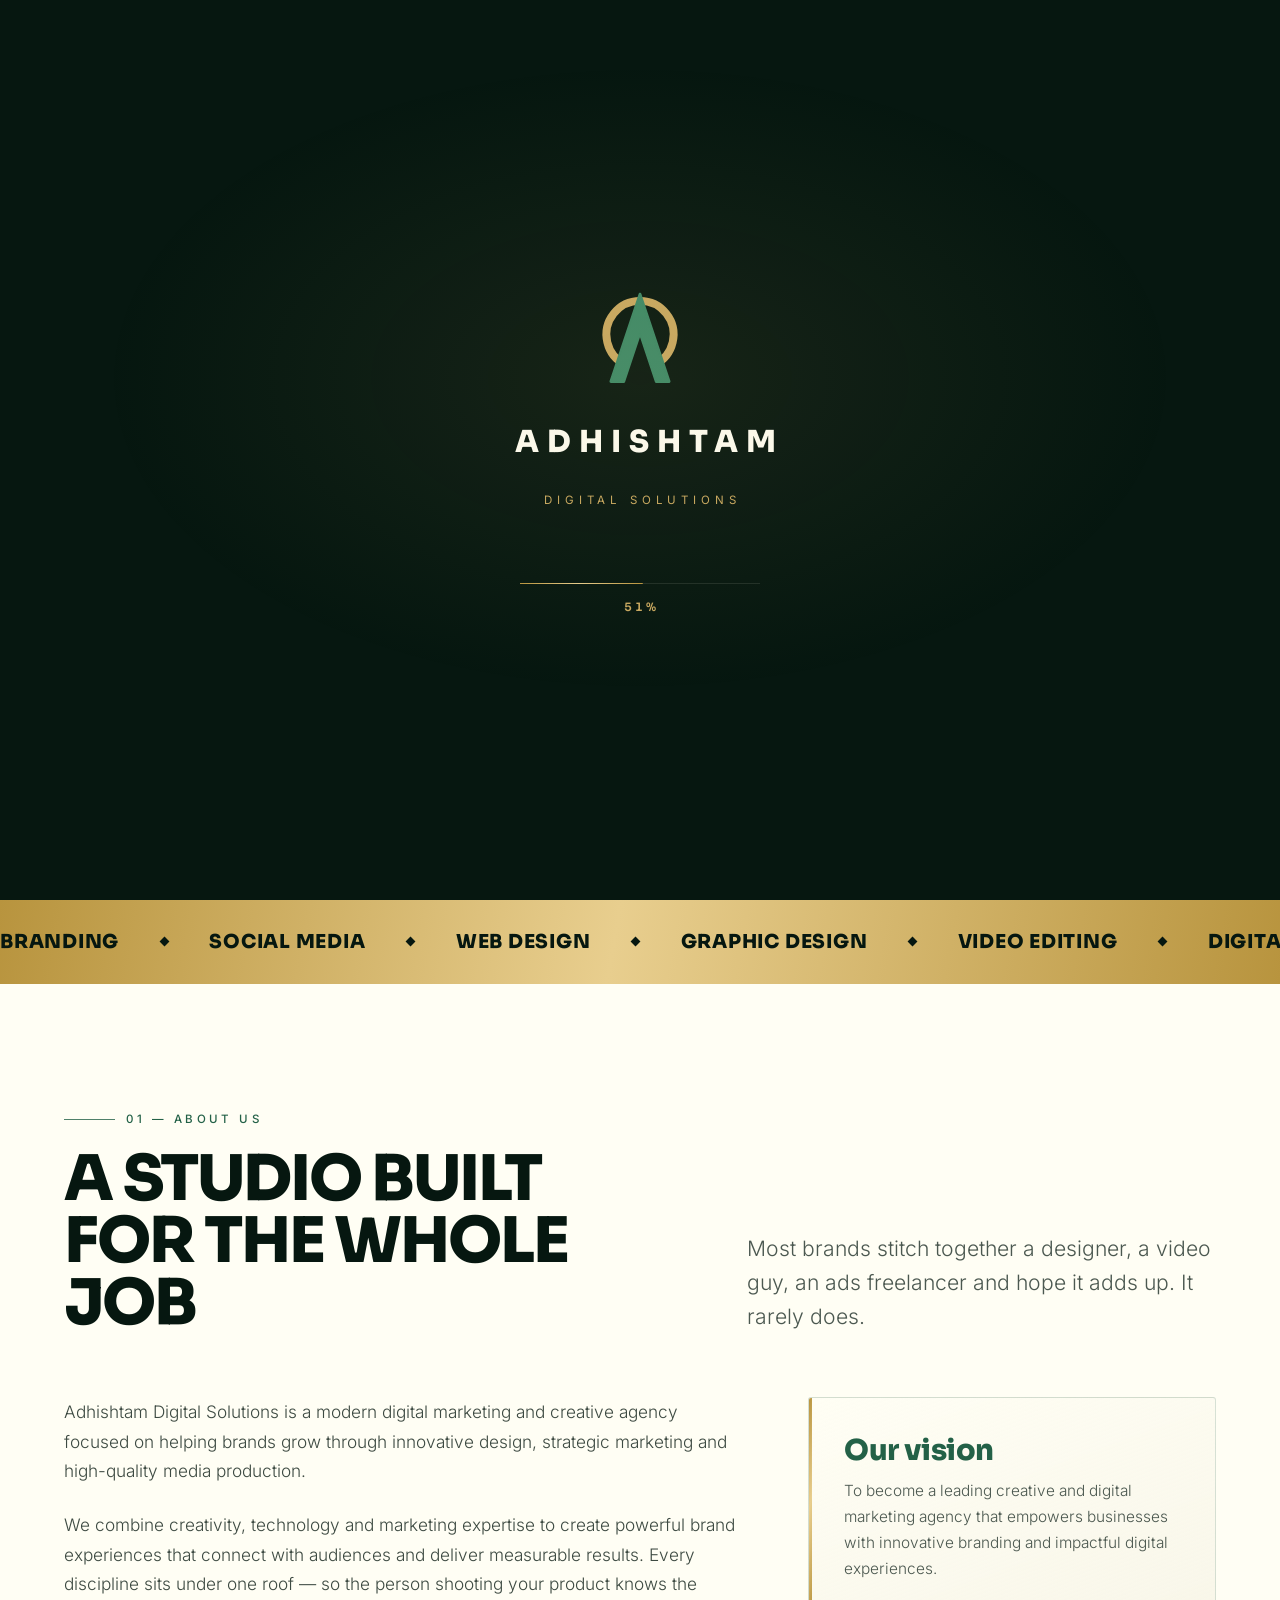
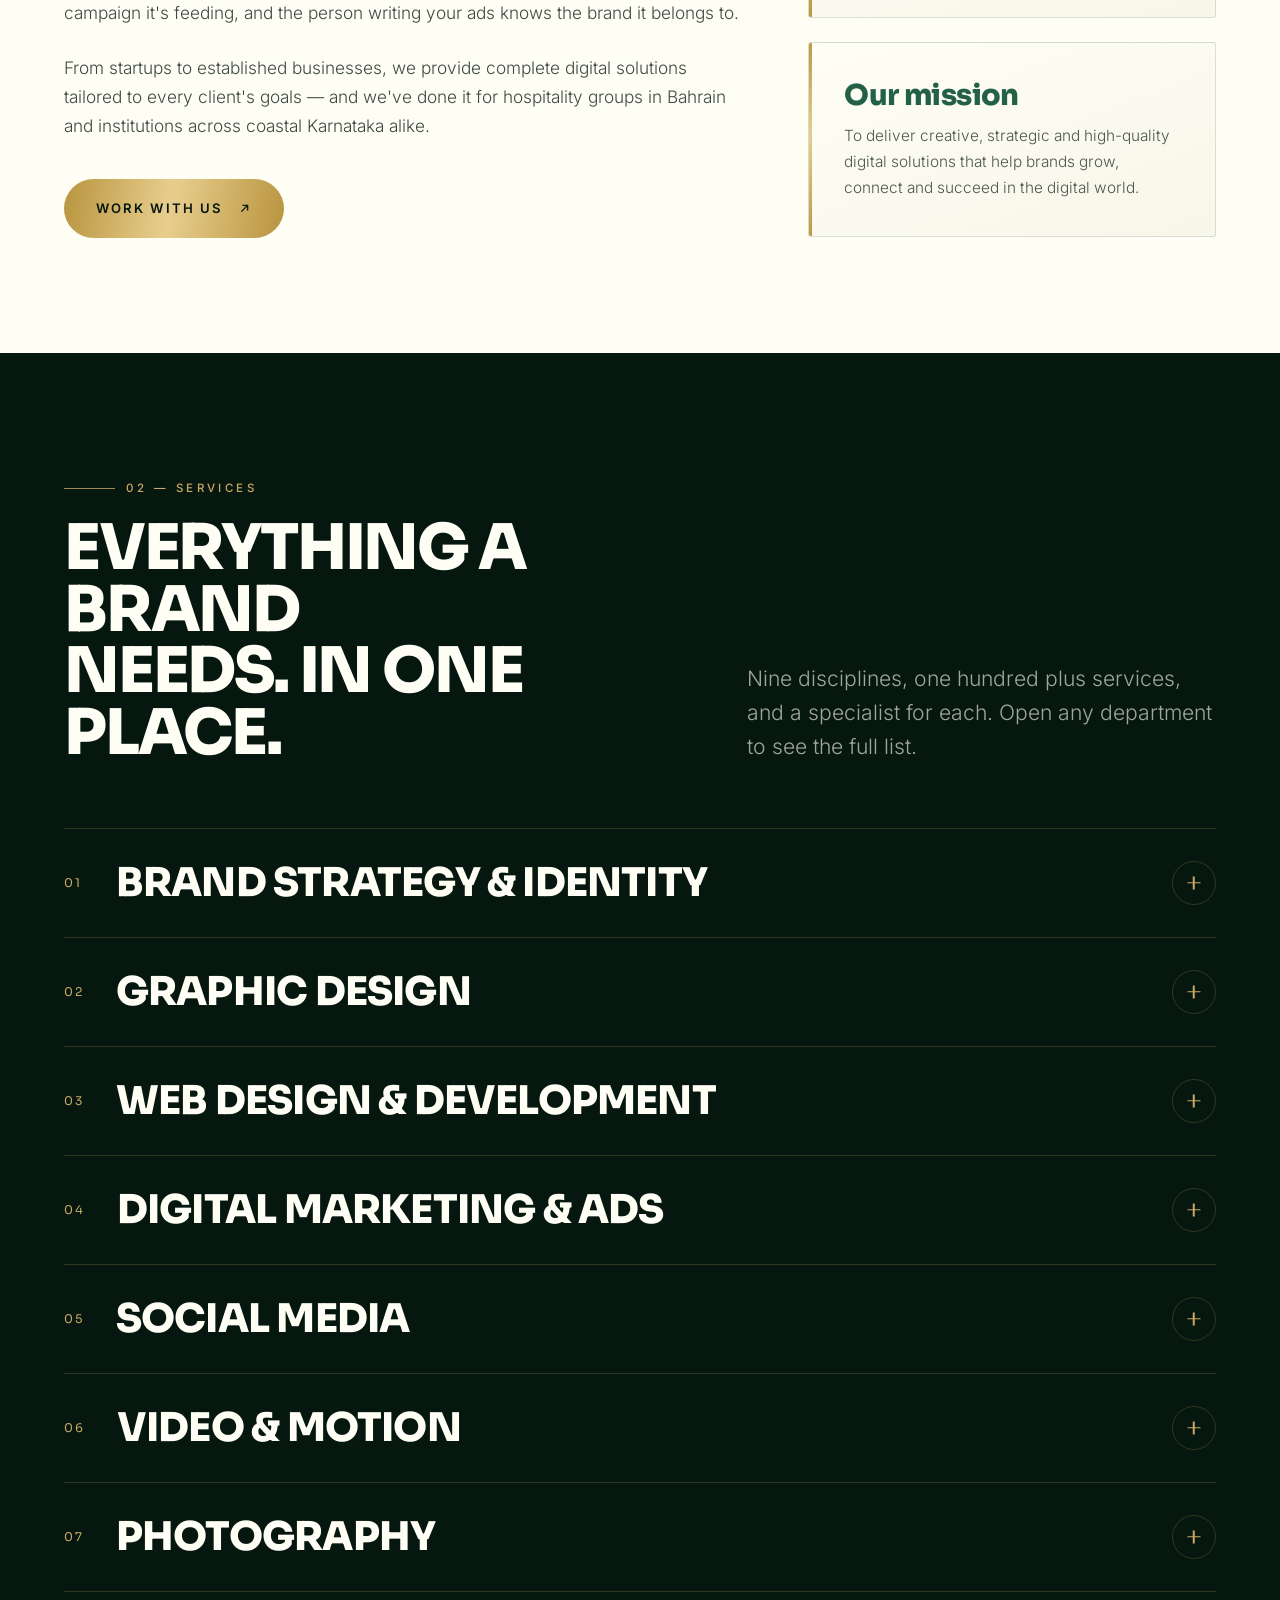
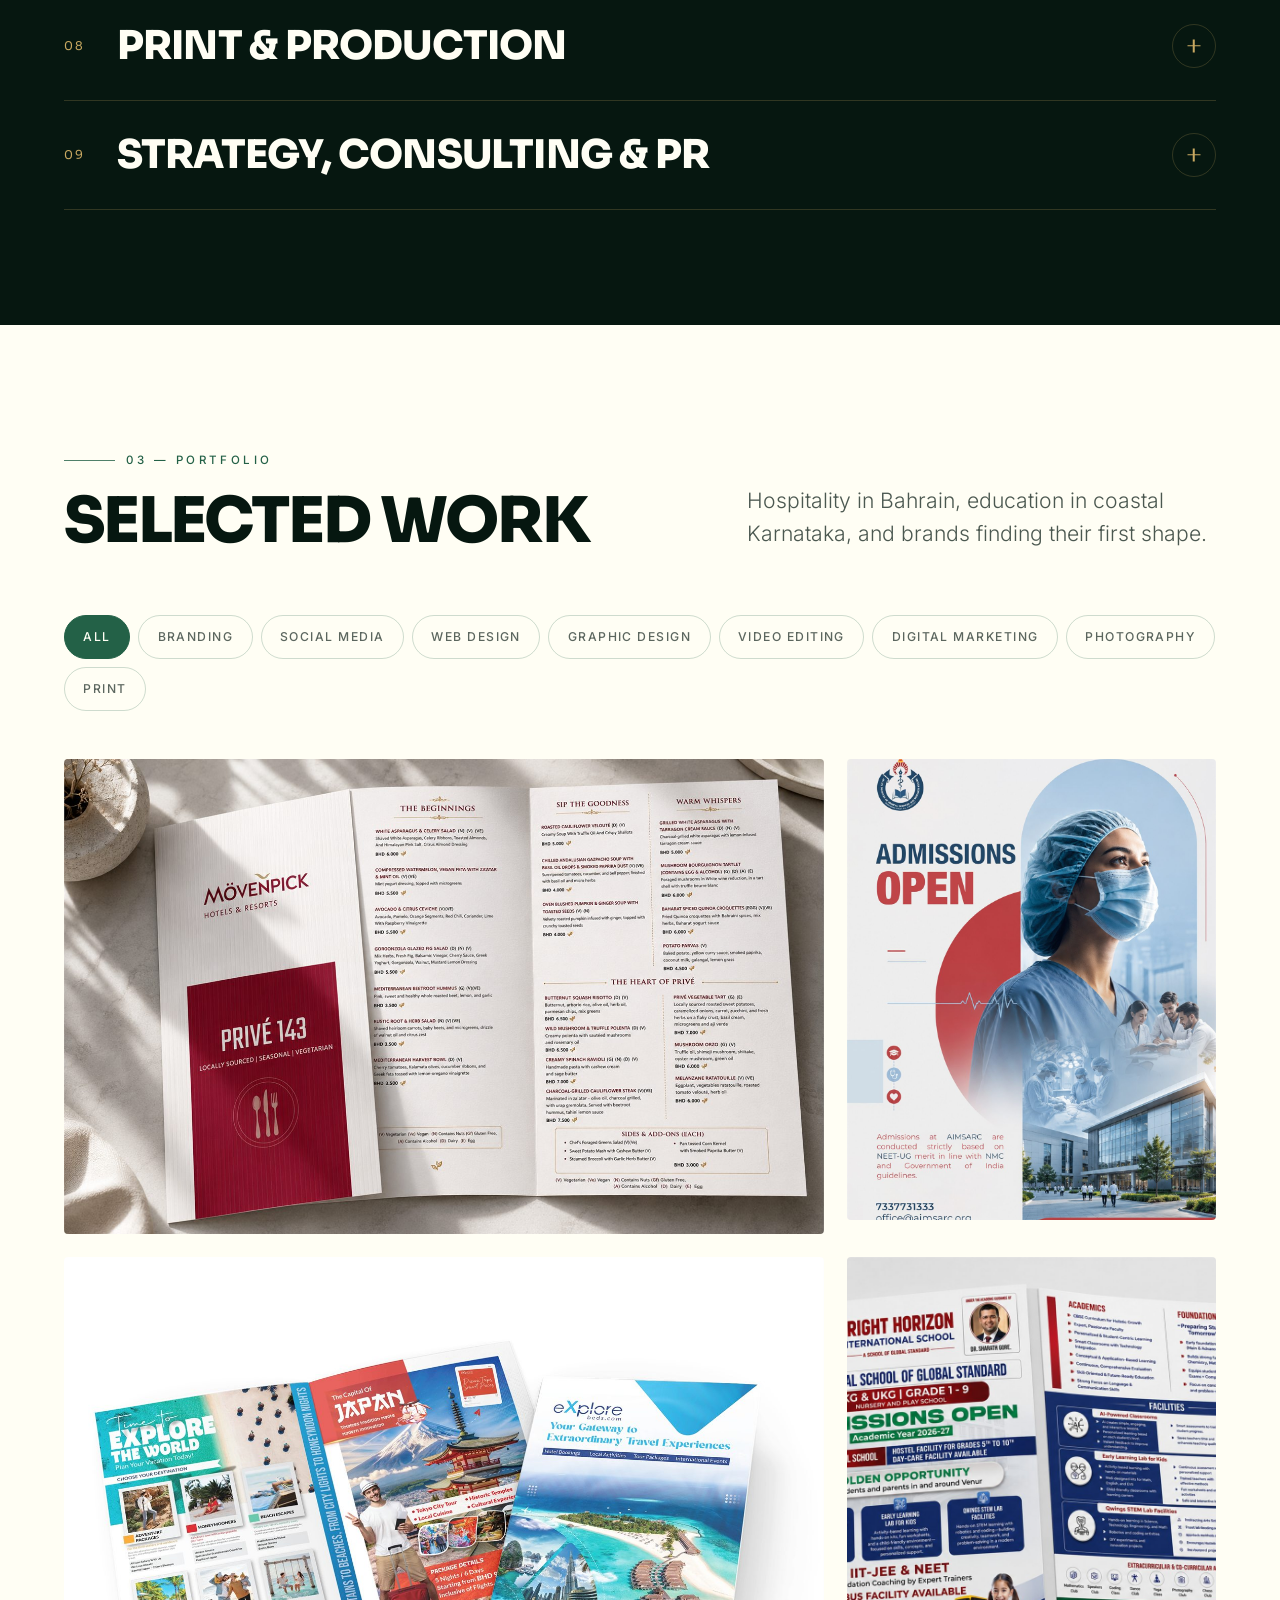
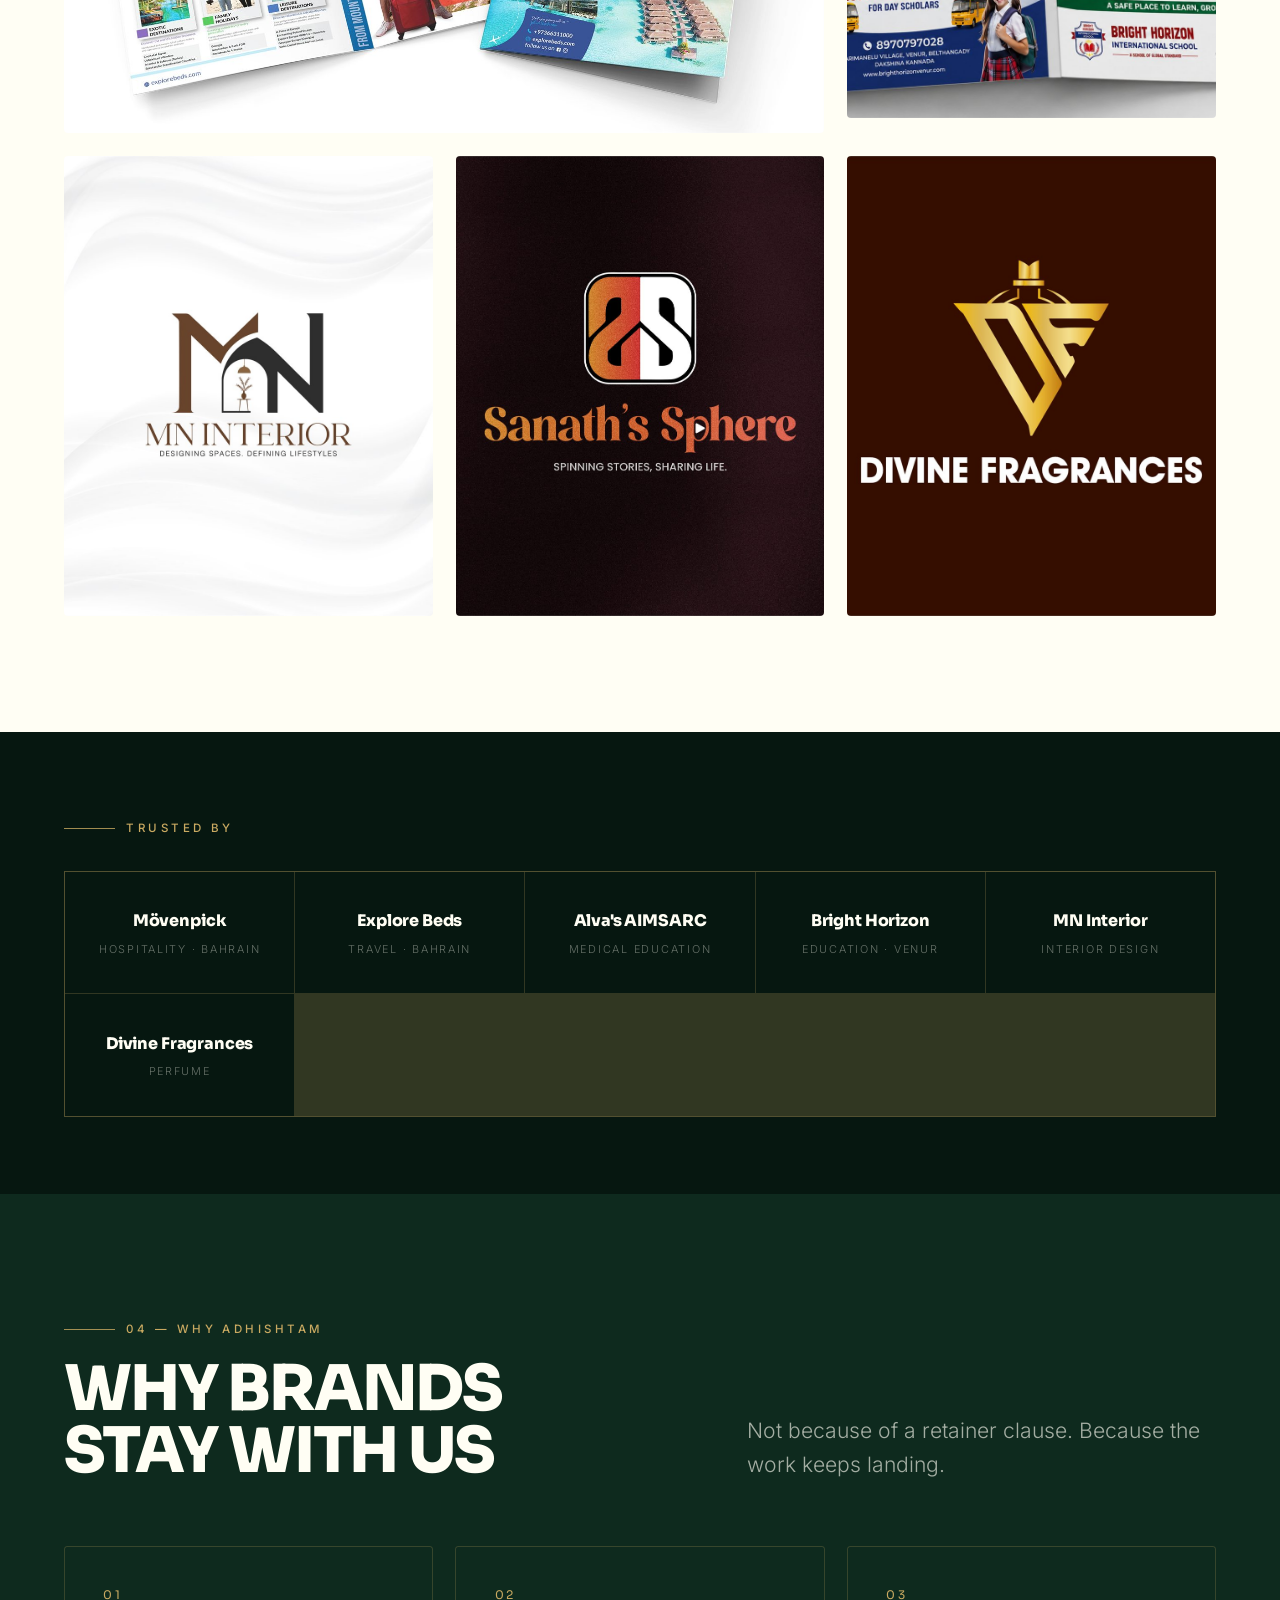
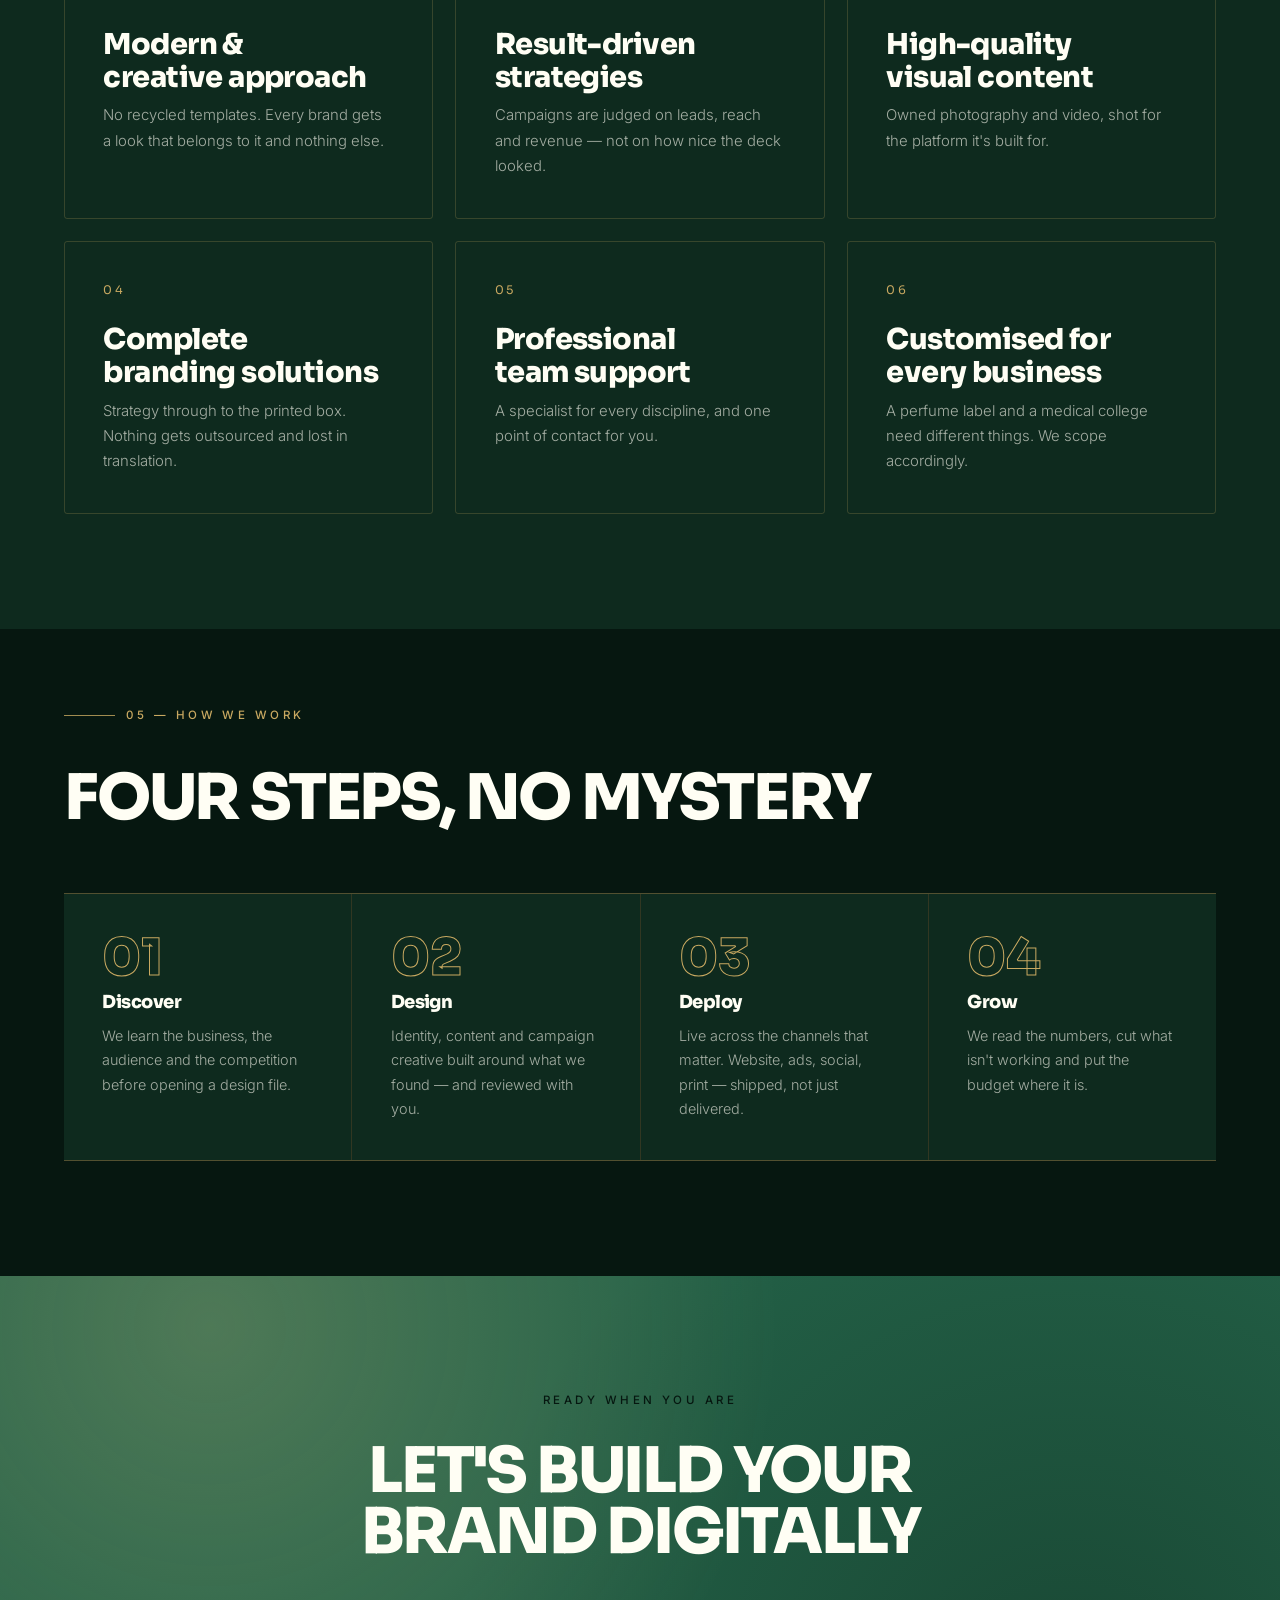
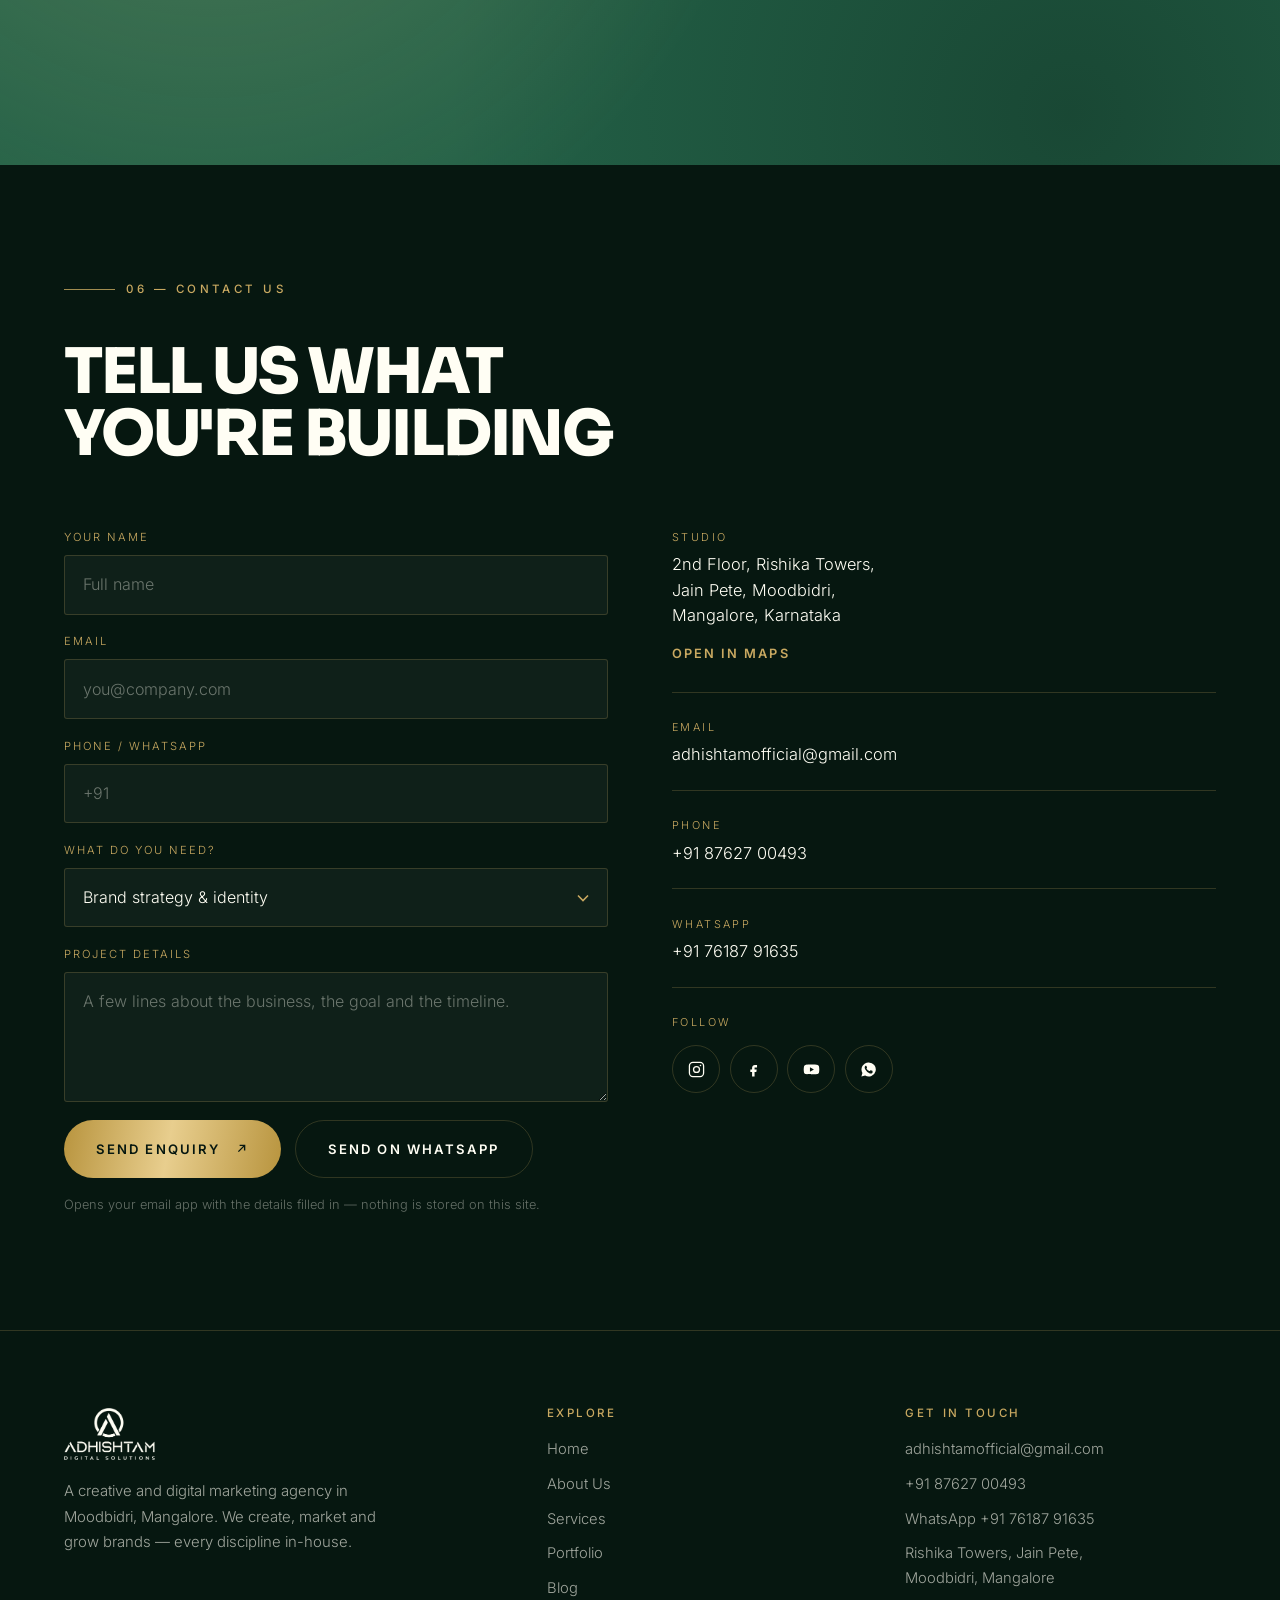
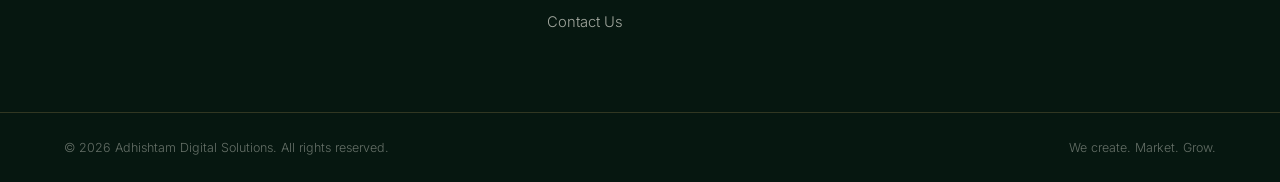
==== commit 2b255261: "feat: new typeface, mobile-first pass, longer intro Type. Syne and Poppins out, Sora and Inter in. S" ====
--- a/index.html
+++ b/index.html
@@ -19,9 +19,10 @@
 <meta property="og:image" content="https://adhishtam.com/assets/img/logo-full.png">
 <meta name="twitter:card" content="summary_large_image">
 
-<link rel="preconnect" href="https://fonts.googleapis.com">
-<link rel="preconnect" href="https://fonts.gstatic.com" crossorigin>
-<link href="https://fonts.googleapis.com/css2?family=Poppins:wght@300;400;500;600&family=Syne:wght@700;800&display=swap" rel="stylesheet">
+<!-- Fonts are self-hosted: no third-party connection to negotiate on a phone,
+     and no render-blocking stylesheet on someone else's server. -->
+<link rel="preload" href="assets/fonts/sora-var.woff2" as="font" type="font/woff2" crossorigin>
+<link rel="preload" href="assets/fonts/inter-var.woff2" as="font" type="font/woff2" crossorigin>
 <link rel="stylesheet" href="assets/css/style.css">
 <script>document.documentElement.classList.add('js');</script>
 
@@ -51,14 +52,21 @@
 </head>
 <body>
 
-<!-- preloader -->
-<div class="preload" id="preload">
-  <svg class="preload__mark" viewBox="0 0 100 100" fill="none" aria-hidden="true">
-    <path class="ring" d="M37.32 73.19 A30 30 0 1 1 62.68 73.19" stroke="#c9a961" stroke-width="7"/>
-    <path class="peak" d="M50 10 L76 88 L64.5 88 L50 44.5 L35.5 88 L24 88 Z" stroke="#3c8a68" stroke-width="4"/>
-  </svg>
-  <div class="preload__bar"><i id="preloadBar"></i></div>
-  <div class="preload__num"><span id="preloadNum">0</span>%</div>
+<!-- preloader — choreographed to fill its dwell time, see main.js -->
+<div class="preload" id="preload" role="status" aria-live="polite" aria-label="Loading">
+  <div class="preload__inner">
+    <svg class="preload__mark" viewBox="0 0 100 100" fill="none" aria-hidden="true">
+      <path class="pl-ring" d="M37.32 73.19 A30 30 0 1 1 62.68 73.19" stroke="#c9a961" stroke-width="7"/>
+      <path class="pl-line" d="M50 10 L76 88 L64.5 88 L50 44.5 L35.5 88 L24 88 Z" stroke="#3c8a68" stroke-width="2.5"/>
+      <path class="pl-fill" d="M50 10 L76 88 L64.5 88 L50 44.5 L35.5 88 L24 88 Z" fill="#3c8a68"/>
+    </svg>
+    <div class="preload__word" aria-hidden="true">ADHISHTAM</div>
+    <div class="preload__tag" aria-hidden="true">Digital Solutions</div>
+  </div>
+  <div class="preload__meter" aria-hidden="true">
+    <div class="preload__bar"><i id="preloadBar"></i></div>
+    <div class="preload__num"><span id="preloadNum">0</span></div>
+  </div>
 </div>
 
 <div class="progress" id="progress"></div>
--- a/assets/css/style.css
+++ b/assets/css/style.css
@@ -2,6 +2,27 @@
    Adhishtam Digital Solutions
    Palette is the client's own swatch: #236147 / gold gradient / #FFFEF4
    ========================================================================== */
+
+/* --- fonts ---------------------------------------------------------------
+   Self-hosted, not loaded from Google. Two variable files, 71 KB total, which
+   is both smaller than the six static weights it replaces and one fewer
+   third-party connection to set up on a phone.
+   Sora echoes the angular, squared geometry of the ADHISHTAM wordmark;
+   Inter carries body text because nothing reads better at 15px on a phone. */
+@font-face {
+  font-family: "Sora";
+  src: url("../fonts/sora-var.woff2") format("woff2");
+  font-weight: 100 800;
+  font-style: normal;
+  font-display: swap;
+}
+@font-face {
+  font-family: "Inter";
+  src: url("../fonts/inter-var.woff2") format("woff2");
+  font-weight: 100 900;
+  font-style: normal;
+  font-display: swap;
+}
 
 /* --- tokens ------------------------------------------------------------- */
 :root {
@@ -24,15 +45,16 @@
   --hair:       rgba(201, 169, 97, .22);
   --hair-soft:  rgba(255, 254, 244, .1);
 
-  --ff-display: "Syne", "Poppins", system-ui, sans-serif;
-  --ff-body:    "Poppins", system-ui, -apple-system, "Segoe UI", sans-serif;
+  --ff-display: "Sora", system-ui, sans-serif;
+  --ff-body:    "Inter", system-ui, -apple-system, "Segoe UI", sans-serif;
 
   --pad:        clamp(1.25rem, 5vw, 5.5rem);
   --maxw:       1320px;
   --ease:       cubic-bezier(.16, 1, .3, 1);
   --ease-io:    cubic-bezier(.65, .05, .36, 1);
-  --nav-h:      86px;
-}
+  --nav-h:      64px;
+}
+@media (min-width: 1024px) { :root { --nav-h: 86px; } }
 
 /* --- reset -------------------------------------------------------------- */
 *, *::before, *::after { box-sizing: border-box; }
@@ -40,8 +62,9 @@
 
 html {
   -webkit-text-size-adjust: 100%;
+  -webkit-tap-highlight-color: transparent;
   scroll-behavior: smooth;
-  scroll-padding-top: var(--nav-h);
+  scroll-padding-top: calc(var(--nav-h) + 12px);
 }
 
 body {
@@ -52,6 +75,7 @@
   color: var(--cream);
   background: var(--ink);
   overflow-x: hidden;
+  overflow-wrap: break-word;
   -webkit-font-smoothing: antialiased;
   text-rendering: optimizeLegibility;
 }
@@ -77,26 +101,33 @@
 h1, h2, h3, h4 {
   font-family: var(--ff-display);
   font-weight: 800;
-  line-height: .96;
-  letter-spacing: -.025em;
+  line-height: 1;
+  letter-spacing: -.03em;
   text-wrap: balance;
 }
 
+/* Sora is a wide face — uppercase display needs pulling in harder than Syne
+   did, and the minimum has to stay small enough that "MARKET" clears a 320px
+   phone with room to spare. */
 .display {
-  font-size: clamp(2.85rem, 1.1rem + 8.4vw, 9.5rem);
+  font-size: clamp(2.6rem, .9rem + 8vw, 9rem);
+  line-height: .94;
+  letter-spacing: -.04em;
   text-transform: uppercase;
 }
 
 .h2 {
-  font-size: clamp(2.1rem, 1.15rem + 3.9vw, 5.1rem);
-  text-transform: uppercase;
-}
-
-.h3 { font-size: clamp(1.35rem, 1.1rem + 1vw, 1.95rem); letter-spacing: -.015em; }
+  font-size: clamp(1.95rem, 1.05rem + 3.6vw, 4.7rem);
+  line-height: .98;
+  letter-spacing: -.035em;
+  text-transform: uppercase;
+}
+
+.h3 { font-size: clamp(1.28rem, 1.08rem + .9vw, 1.85rem); letter-spacing: -.02em; line-height: 1.15; }
 
 .lede {
-  font-size: clamp(1.05rem, .98rem + .5vw, 1.35rem);
-  line-height: 1.62;
+  font-size: clamp(1.05rem, .98rem + .5vw, 1.32rem);
+  line-height: 1.6;
   font-weight: 300;
   max-width: 62ch;
 }
@@ -136,11 +167,14 @@
 .eyebrow--plain::before { display: none; }
 
 /* --- layout ------------------------------------------------------------- */
+/* max() keeps content clear of the rounded corners / camera cutout on
+   notched phones held in landscape. */
 .wrap {
   width: 100%;
   max-width: var(--maxw);
   margin-inline: auto;
-  padding-inline: var(--pad);
+  padding-left: max(var(--pad), env(safe-area-inset-left));
+  padding-right: max(var(--pad), env(safe-area-inset-right));
 }
 
 .section { position: relative; padding-block: clamp(4.5rem, 9vw, 9.5rem); }
@@ -270,30 +304,85 @@
   .cursor, .cursor-dot { display: none; }
 }
 
-/* --- preloader ---------------------------------------------------------- */
+/* --- preloader -----------------------------------------------------------
+   Held deliberately for ~5.2s. That is a long time to look at nothing, so it
+   is choreographed: ring draws, peak draws then fills, wordmark tracks in,
+   tagline follows, meter runs the whole way, then the panel lifts away. */
+html.is-loading, html.is-loading body { overflow: hidden; }
+
 .preload {
   position: fixed;
   inset: 0;
   z-index: 9500;
   display: grid;
-  place-content: center;
+  align-content: center;
   justify-items: center;
-  gap: 2rem;
+  gap: clamp(2.5rem, 8vh, 4.5rem);
+  padding: var(--pad);
   background: var(--ink);
-  transition: opacity .7s var(--ease), visibility .7s;
-}
-.preload.is-done { opacity: 0; visibility: hidden; }
-.preload__mark { width: clamp(74px, 12vw, 104px); }
-.preload__mark .ring, .preload__mark .peak {
-  stroke-dasharray: 400;
-  stroke-dashoffset: 400;
-  animation: draw 1.5s var(--ease) forwards;
-}
-.preload__mark .peak { animation-delay: .22s; }
-@keyframes draw { to { stroke-dashoffset: 0; } }
-
+  transition: transform .9s var(--ease), visibility .9s;
+}
+.preload::after {           /* faint gold vignette so it isn't a flat black */
+  content: "";
+  position: absolute;
+  inset: 0;
+  background: radial-gradient(60% 50% at 50% 42%, rgba(201, 169, 97, .09), transparent 70%);
+  pointer-events: none;
+}
+.preload.is-done { transform: translateY(-100%); visibility: hidden; }
+.preload.is-done .preload__inner,
+.preload.is-done .preload__meter { opacity: 0; transition: opacity .35s ease; }
+
+.preload__inner { display: grid; justify-items: center; gap: 1.4rem; position: relative; }
+
+.preload__mark { width: clamp(78px, 17vw, 112px); }
+.pl-ring, .pl-line { stroke-linecap: round; stroke-linejoin: round; }
+.pl-ring {
+  stroke-dasharray: 165; stroke-dashoffset: 165;
+  animation: draw 1.5s var(--ease) .15s forwards;
+}
+.pl-line {
+  stroke-dasharray: 285; stroke-dashoffset: 285;
+  animation: draw 1.7s var(--ease) .55s forwards;
+}
+.pl-fill { opacity: 0; animation: pl-in 1s var(--ease) 1.75s forwards; }
+@keyframes draw  { to { stroke-dashoffset: 0; } }
+@keyframes pl-in { to { opacity: 1; } }
+
+.preload__word {
+  font-family: var(--ff-display);
+  font-weight: 800;
+  font-size: clamp(1.15rem, 5.5vw, 1.9rem);
+  color: var(--cream);
+  opacity: 0;
+  letter-spacing: .62em;
+  text-indent: .62em;          /* balances the trailing letter-space */
+  animation: pl-word 1.3s var(--ease) 1.9s forwards;
+}
+@keyframes pl-word {
+  from { opacity: 0; letter-spacing: .62em; }
+  to   { opacity: 1; letter-spacing: .26em; }
+}
+
+.preload__tag {
+  font-size: clamp(.62rem, 2.6vw, .72rem);
+  font-weight: 400;
+  letter-spacing: .42em;
+  text-indent: .42em;
+  text-transform: uppercase;
+  color: var(--gold);
+  opacity: 0;
+  animation: pl-in .9s var(--ease) 2.7s forwards;
+}
+
+.preload__meter {
+  display: grid;
+  justify-items: center;
+  gap: .9rem;
+  position: relative;
+}
 .preload__bar {
-  width: min(220px, 42vw);
+  width: min(240px, 52vw);
   height: 1px;
   background: var(--hair-soft);
   position: relative;
@@ -308,10 +397,14 @@
 }
 .preload__num {
   font-family: var(--ff-display);
-  font-size: .8rem;
+  font-weight: 600;
+  font-size: .72rem;
   letter-spacing: .3em;
+  text-indent: .3em;
   color: var(--gold);
-}
+  font-variant-numeric: tabular-nums;
+}
+.preload__num::after { content: "%"; }
 
 /* --- scroll progress ---------------------------------------------------- */
 .progress {
@@ -457,7 +550,8 @@
 /* --- hero --------------------------------------------------------------- */
 .hero {
   position: relative;
-  min-height: 100svh;
+  min-height: 100vh;   /* fallback for browsers without svh */
+  min-height: 100svh;  /* the honest height under a mobile URL bar */
   display: flex;
   align-items: flex-end;
   padding-top: calc(var(--nav-h) + 3rem);
@@ -708,20 +802,41 @@
 .svc__list li:hover { color: var(--cream); }
 
 /* --- portfolio ---------------------------------------------------------- */
+/* Nine filters wrap to four rows on a phone and push the work off-screen.
+   Below 700px they become one horizontal, snapping strip instead. */
 .filters {
   display: flex;
   flex-wrap: wrap;
   gap: .5rem;
   margin-bottom: clamp(2rem, 4vw, 3rem);
 }
+@media (max-width: 700px) {
+  .filters {
+    flex-wrap: nowrap;
+    overflow-x: auto;
+    scroll-snap-type: x proximity;
+    -webkit-overflow-scrolling: touch;
+    scrollbar-width: none;
+    /* bleed to the screen edges so the strip reads as scrollable */
+    margin-inline: calc(var(--pad) * -1);
+    padding-inline: var(--pad);
+    padding-bottom: .25rem;
+  }
+  .filters::-webkit-scrollbar { display: none; }
+  .filter { flex: 0 0 auto; scroll-snap-align: start; }
+}
 .filter {
+  display: inline-flex;
+  align-items: center;
+  min-height: 44px;               /* comfortable thumb target */
   padding: .58rem 1.15rem;
   border: 1px solid rgba(35, 97, 71, .22);
   border-radius: 999px;
-  font-size: .74rem;
+  font-size: .76rem;
   font-weight: 500;
-  letter-spacing: .13em;
-  text-transform: uppercase;
+  letter-spacing: .12em;
+  text-transform: uppercase;
+  white-space: nowrap;
   color: rgba(6, 23, 16, .66);
   transition: color .35s, background-color .35s, border-color .35s;
 }
@@ -823,6 +938,23 @@
   color: var(--green);
 }
 
+/* --- touch devices -------------------------------------------------------
+   No hover means no reveal. Without this the portfolio is seven unlabelled
+   images on a phone — which is most of the traffic. Show the captions
+   outright and drop the effects that can never fire. */
+@media (hover: none), (pointer: coarse) {
+  .work__veil { opacity: 1; }
+  .work__cat, .work__title { transform: none; }
+  .work__veil {
+    background: linear-gradient(to top,
+      rgba(6, 23, 16, .95) 0%, rgba(6, 23, 16, .62) 45%, rgba(6, 23, 16, .05) 82%);
+  }
+  .work__item::after { display: none; }
+  .card:hover, .post:hover { transform: none; }
+  .btn:hover { box-shadow: none; }
+  .footer__list a:hover { padding-left: 0; }
+}
+
 /* --- clients ------------------------------------------------------------ */
 .clients {
   display: grid;
@@ -943,15 +1075,27 @@
   text-transform: uppercase;
   color: var(--gold);
 }
+/* font-size must not drop below 16px: iOS Safari zooms the whole page in on
+   focus for anything smaller, and the layout never recovers gracefully. */
 .field input, .field select, .field textarea {
   width: 100%;
+  min-height: 52px;
   padding: .95rem 1.1rem;
   background: rgba(255, 254, 244, .04);
   border: 1px solid var(--hair);
   border-radius: 3px;
-  font-size: .95rem;
+  font-size: 16px;
   font-weight: 300;
   transition: border-color .35s, background-color .35s;
+  appearance: none;
+  -webkit-appearance: none;
+}
+.field select {
+  background-image: url("data:image/svg+xml,%3Csvg xmlns='http://www.w3.org/2000/svg' viewBox='0 0 12 8' fill='none' stroke='%23c9a961' stroke-width='1.6'%3E%3Cpath d='M1 1.5 6 6.5 11 1.5'/%3E%3C/svg%3E");
+  background-repeat: no-repeat;
+  background-position: right 1.1rem center;
+  background-size: 12px;
+  padding-right: 2.6rem;
 }
 .field textarea { resize: vertical; min-height: 130px; }
 .field input:focus, .field select:focus, .field textarea:focus {
@@ -1091,6 +1235,61 @@
 .rv-3 { transition-delay: .24s; }
 .rv-4 { transition-delay: .32s; }
 .rv-5 { transition-delay: .4s; }
+
+/* --- phones --------------------------------------------------------------
+   Most of this site's traffic is a phone. Everything below is about thumbs
+   and small text, not layout — the grids already collapse on their own. */
+
+/* Every interactive thing clears a 44px target. */
+.btn { min-height: 50px; }
+.social { width: 48px; height: 48px; }
+.nav__link { min-height: 44px; display: inline-flex; align-items: center; }
+.svc__head { min-height: 60px; }
+
+@media (max-width: 620px) {
+  /* Side-by-side buttons squeeze to two illegible words each. Stack them. */
+  .btn-row { flex-direction: column; align-items: stretch; }
+  .btn { width: 100%; justify-content: center; }
+
+  /* Small copy gets a floor — 13px body text on a phone is unreadable. */
+  .svc__list li,
+  .card p,
+  .step p,
+  .post p,
+  .footer__list,
+  .footer__tag { font-size: .95rem; }
+  .svc__desc { font-size: 1rem; }
+  .client span, .work__cat { font-size: .68rem; }
+
+  /* Three stats across 320px is a pile-up; two columns reads cleanly. */
+  .hero__stats {
+    display: grid;
+    grid-template-columns: repeat(2, minmax(0, 1fr));
+    gap: 1.5rem 1rem;
+  }
+
+  /* The ticker is decoration — at phone width it just needs to be calmer. */
+  .marquee__track { animation-duration: 30s; }
+  .marquee span, .marquee__track { gap: 1.6rem; }
+  .marquee__track { padding-right: 1.6rem; }
+
+  /* Accordion rows: keep the number, name and toggle from colliding. */
+  .svc__head { gap: .7rem; }
+  .svc__no { font-size: .68rem; min-width: 1.8ch; }
+
+  .eyebrow { font-size: .68rem; letter-spacing: .22em; }
+  .eyebrow::before { width: 20px; }
+
+  .info__v { font-size: .98rem; }
+  .footer__bar { font-size: .74rem; }
+}
+
+/* Landscape phones are short, not narrow — a 100svh hero would be all
+   chrome and no content, so let it size to what it holds. */
+@media (max-height: 500px) and (orientation: landscape) {
+  .hero { min-height: auto; padding-block: calc(var(--nav-h) + 2rem) 3rem; }
+  .scroll-cue { display: none; }
+}
 
 /* --- no-JS fallback ------------------------------------------------------
    Nothing may depend on JS to become visible. If main.js never runs, the
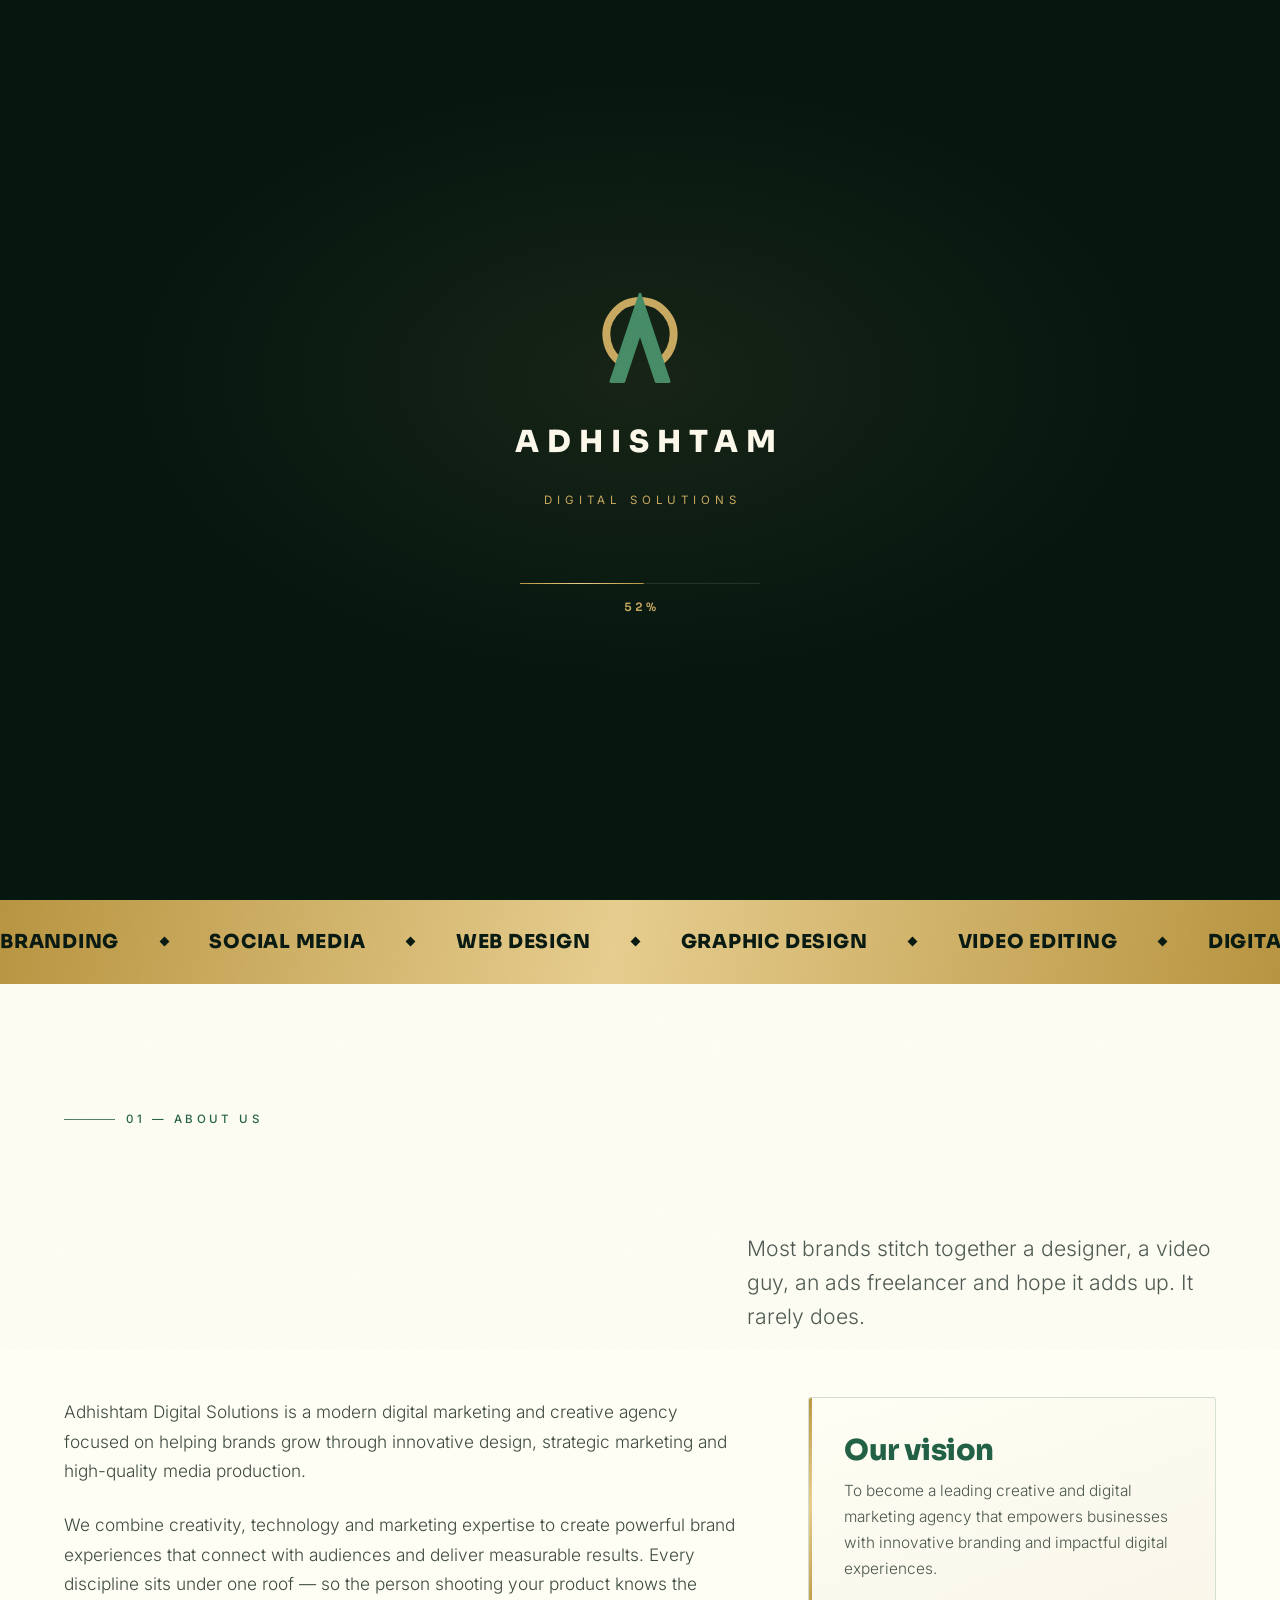
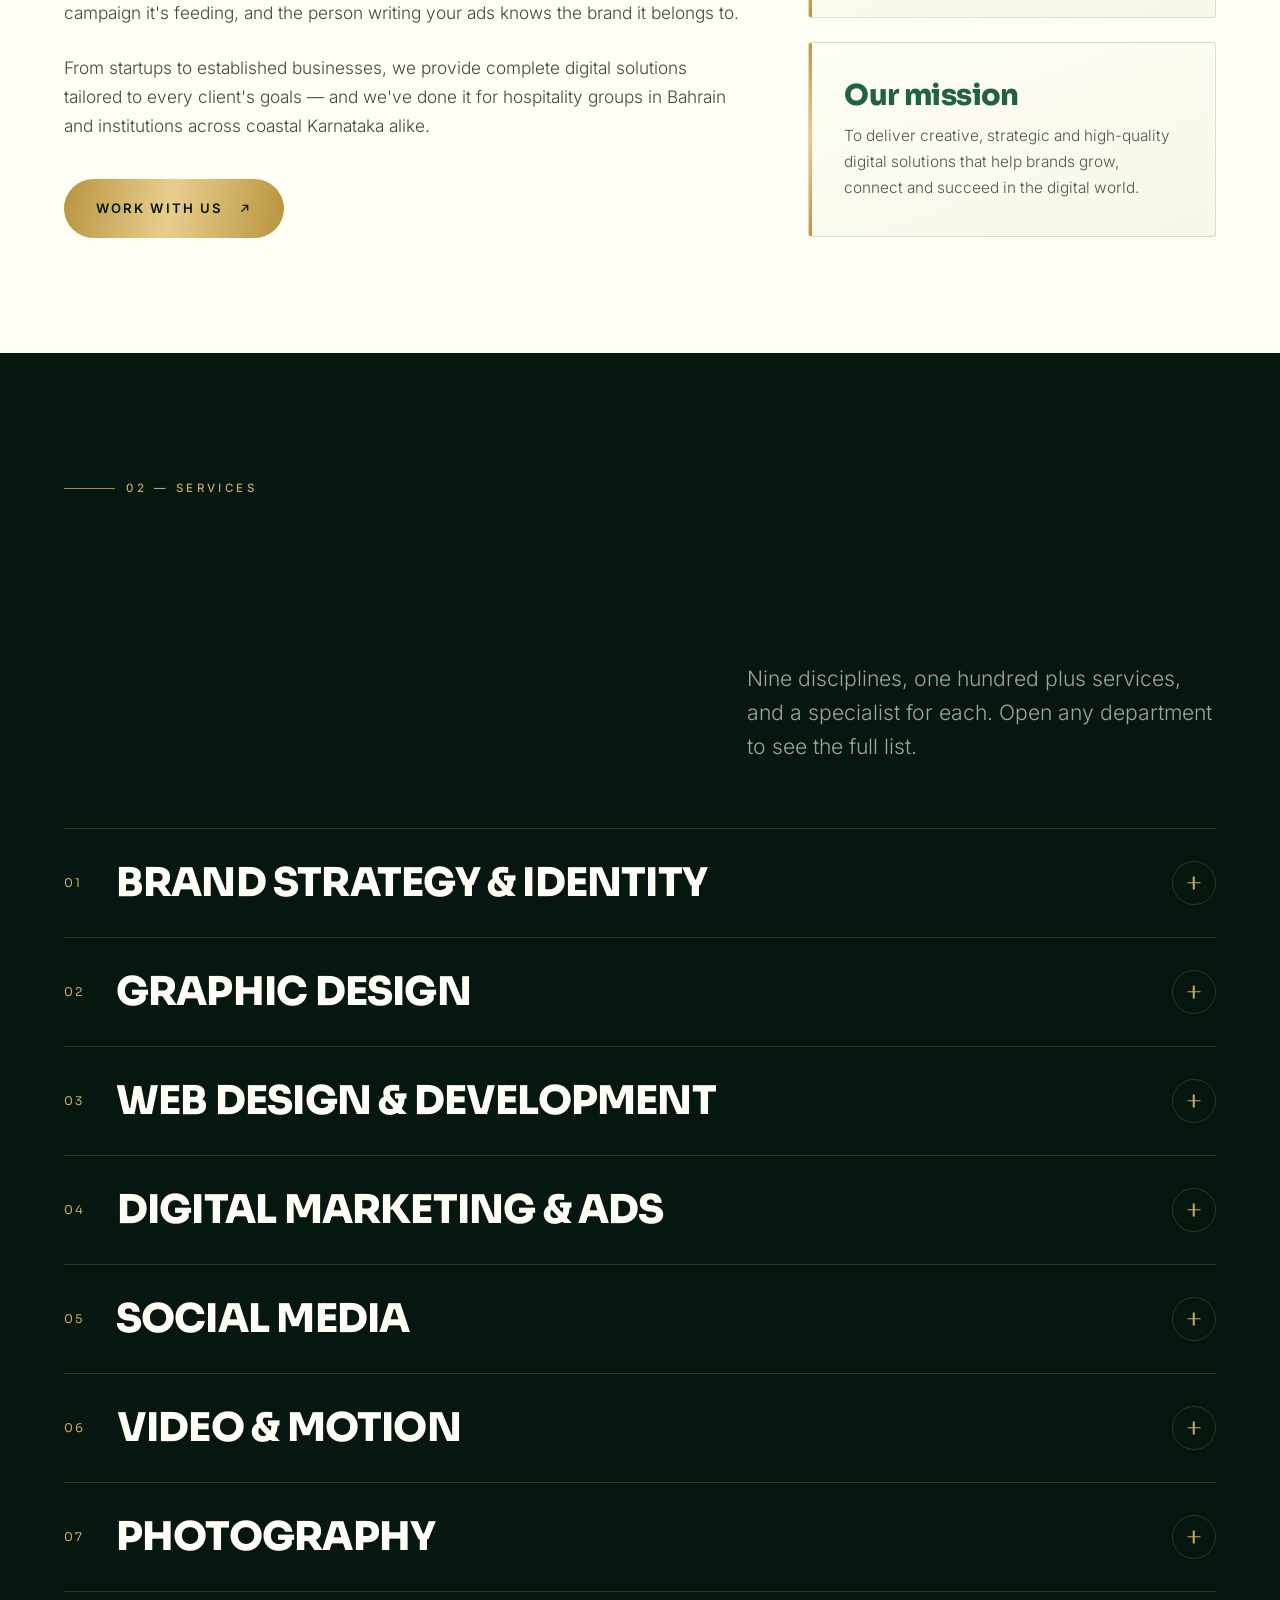
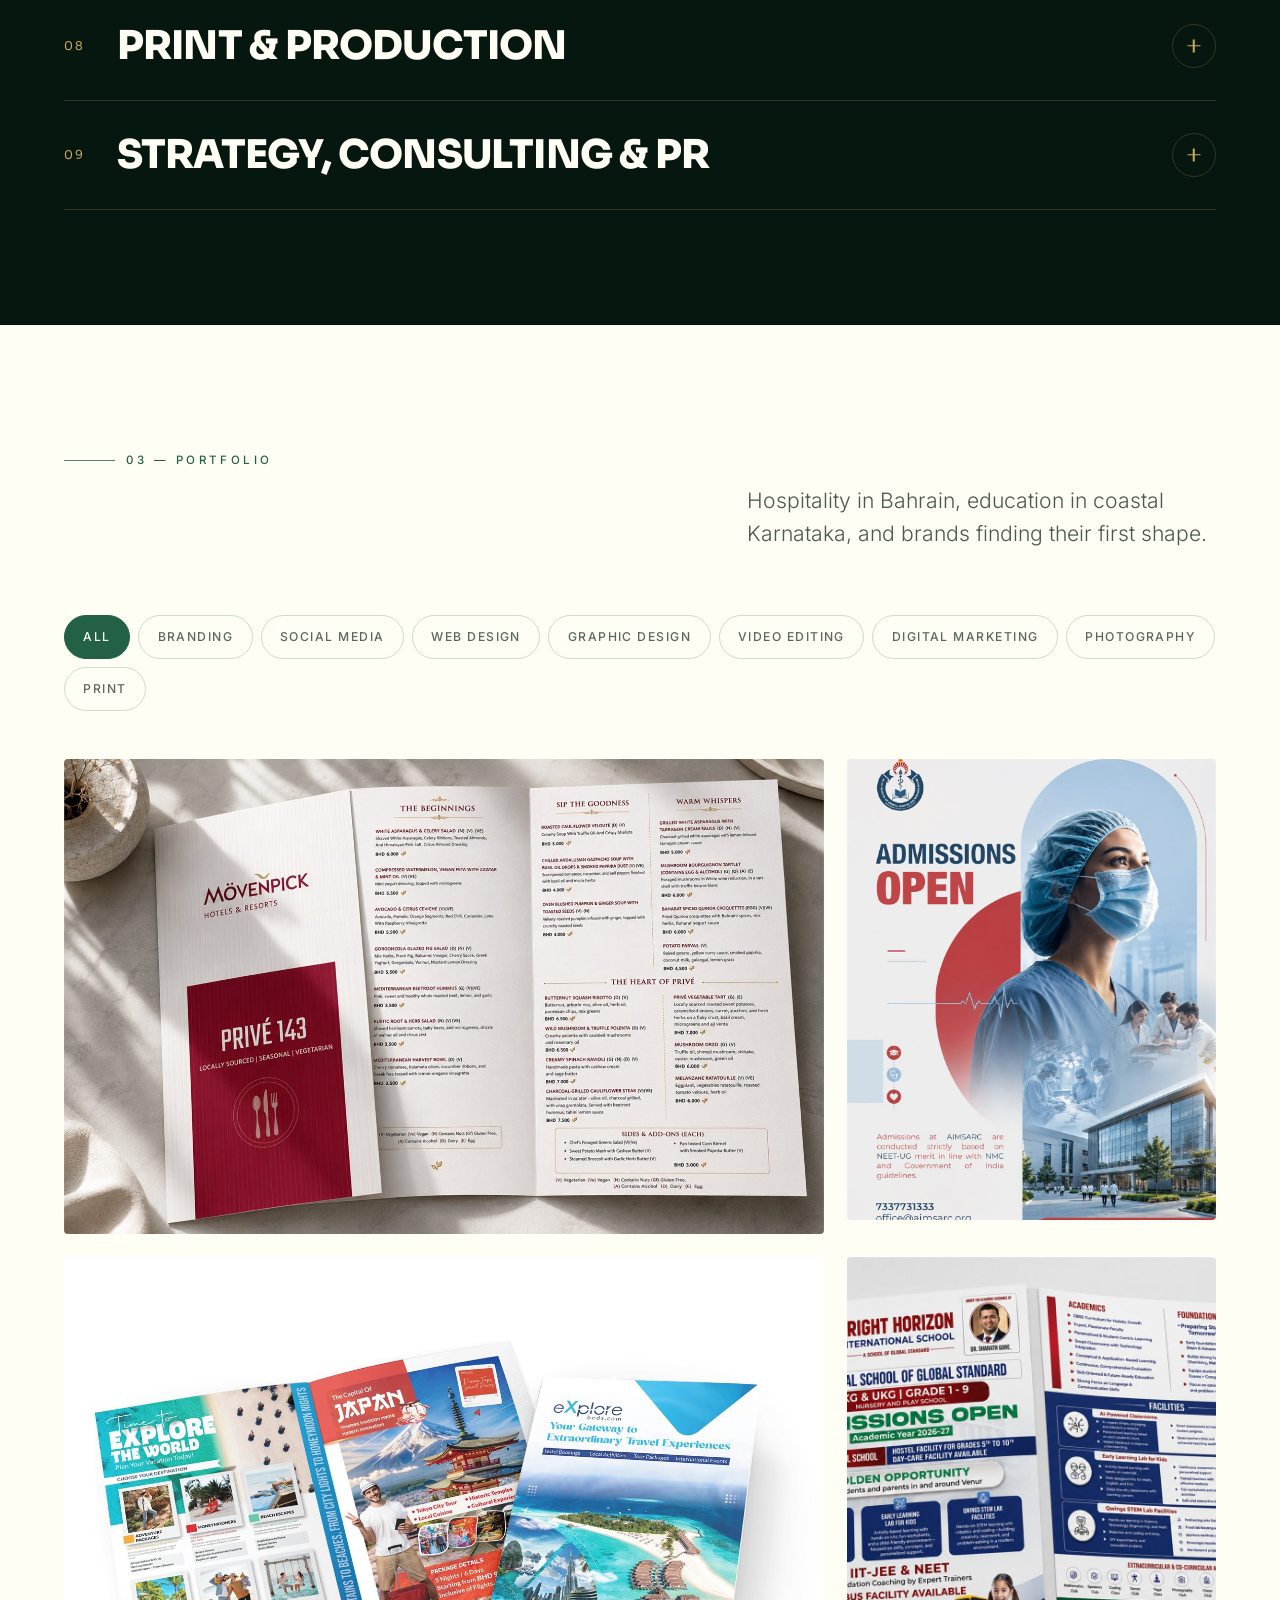
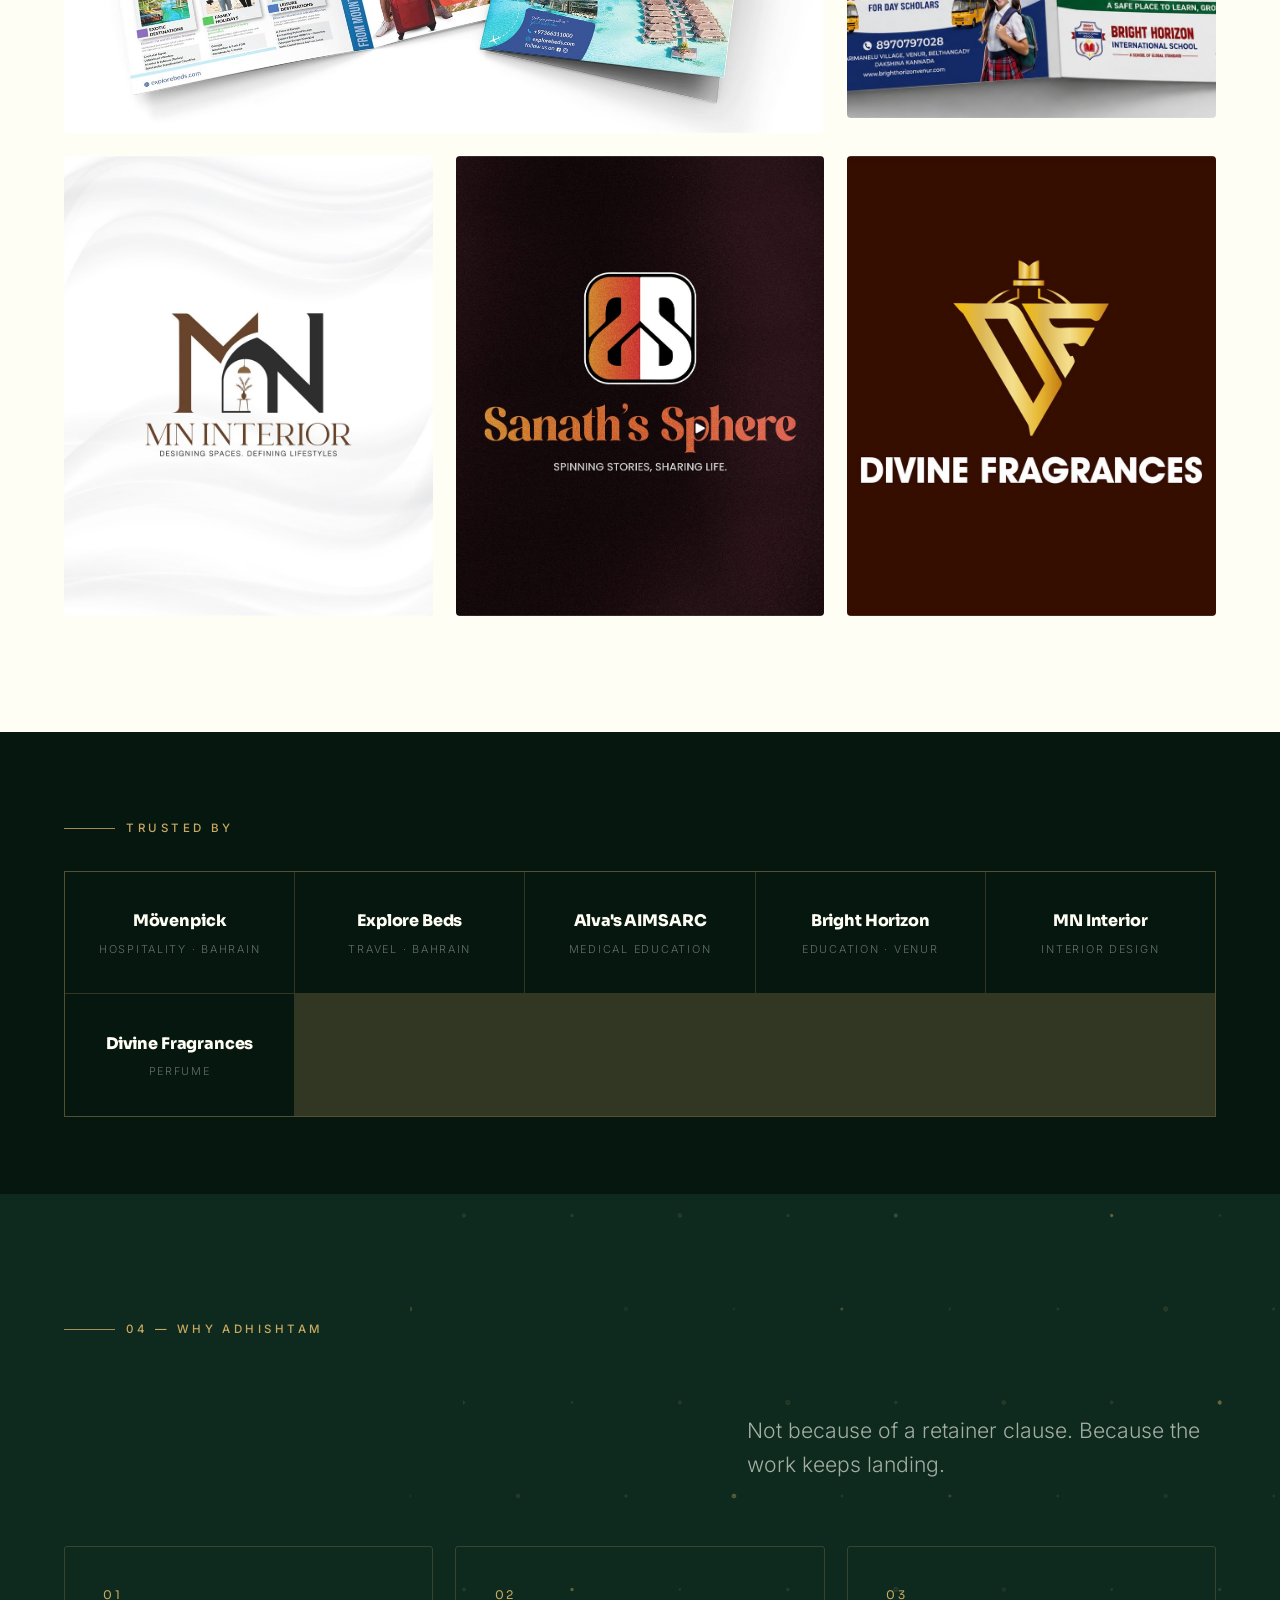
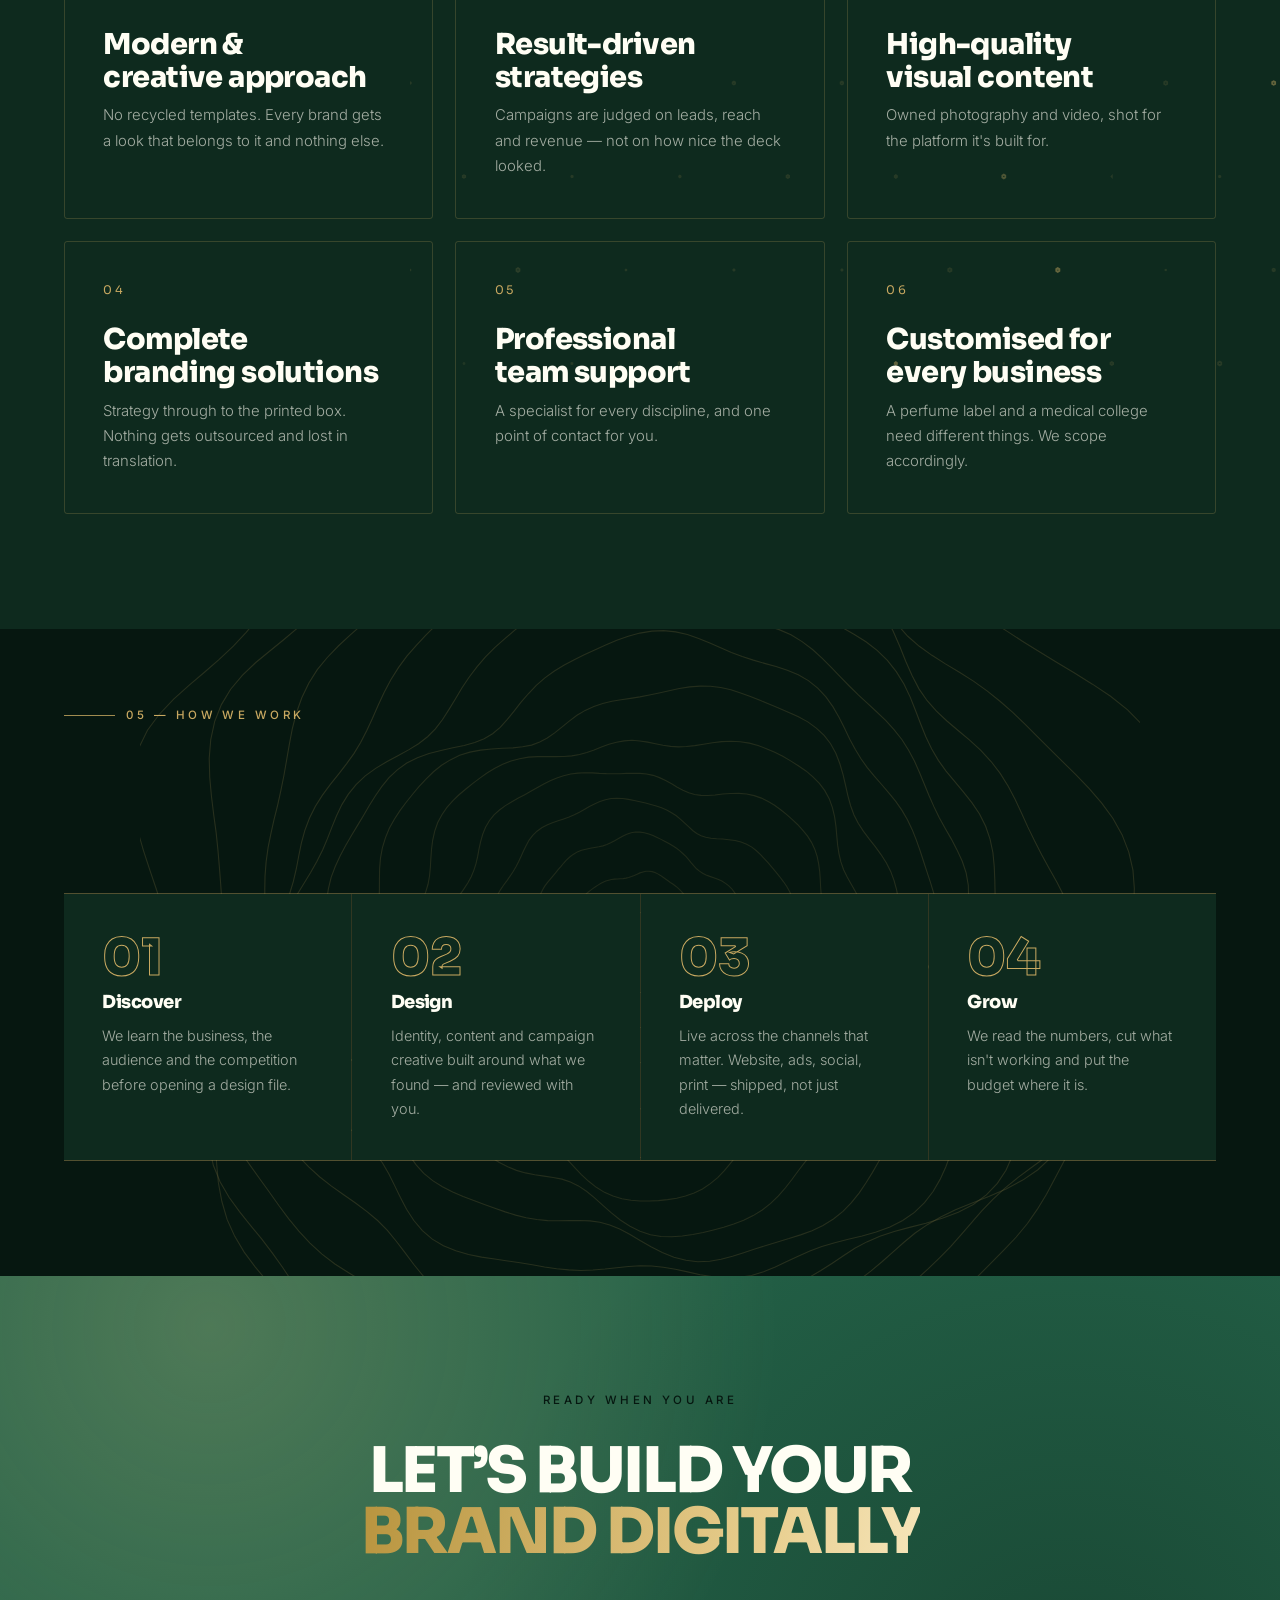
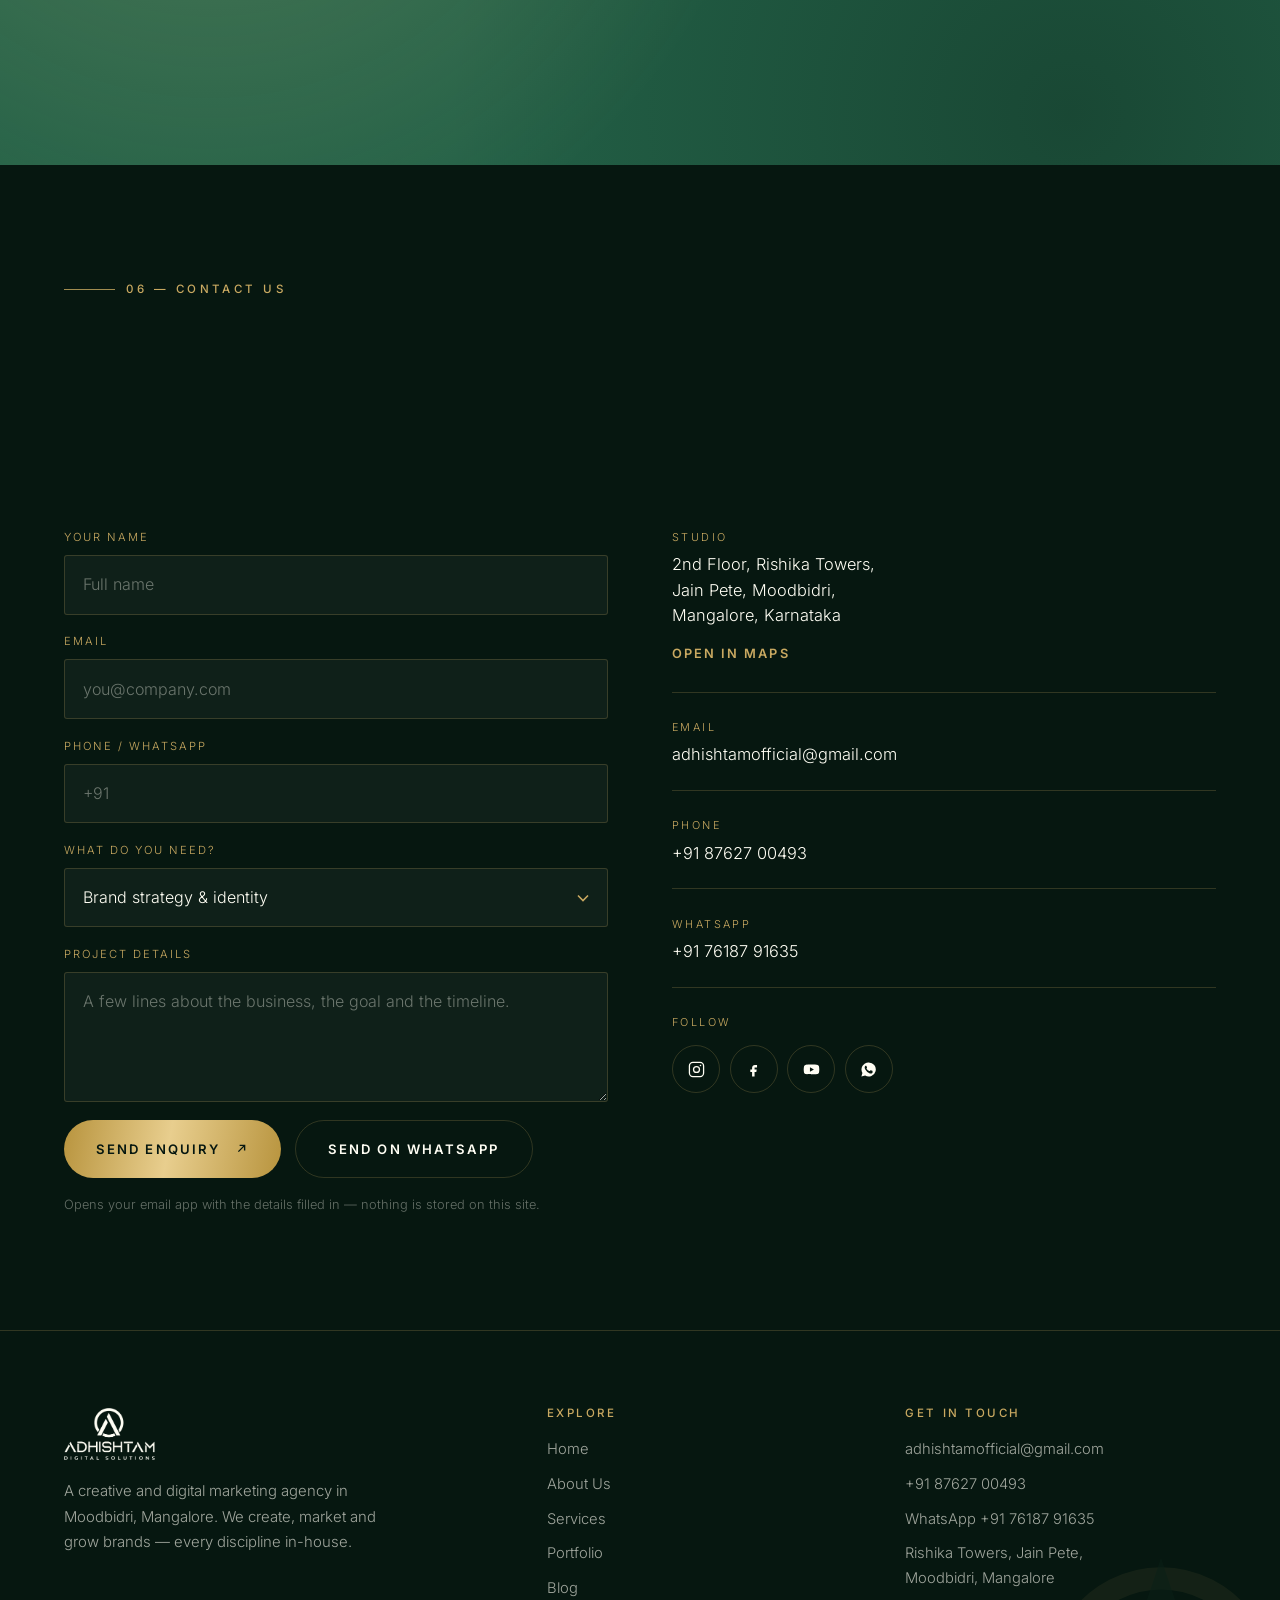
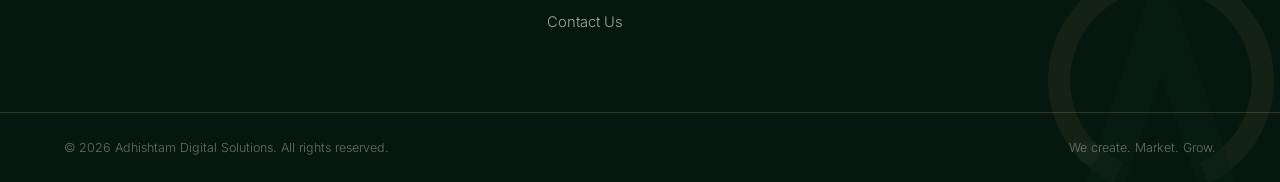
==== commit e3de3780: "feat: motion layer — four committed SVG assets and the CSS that uses them New assets in assets/anim/" ====
--- a/index.html
+++ b/index.html
@@ -72,6 +72,7 @@
 <div class="progress" id="progress"></div>
 <div class="cursor" id="cursor" aria-hidden="true"></div>
 <div class="cursor-dot" id="cursorDot" aria-hidden="true"></div>
+<div class="grain" aria-hidden="true"></div>
 
 <!-- nav -->
 <header class="nav" id="nav">
@@ -125,7 +126,7 @@
 
     <h1 class="display hero__title">
       <span class="line"><span>We create</span></span>
-      <span class="line"><span class="gold-text">Market</span></span>
+      <span class="line"><span class="gold-text gold-text--shine">Market</span></span>
       <span class="line"><span class="outline-text">Grow</span></span>
     </h1>
 
@@ -176,7 +177,7 @@
     <div class="section-head section-head--split">
       <div class="rv">
         <span class="eyebrow">01 — About us</span>
-        <h2 class="h2" style="margin-top:1.2rem">A studio built<br>for the whole job</h2>
+        <h2 class="h2 rv-mask" style="margin-top:1.2rem">A studio built<br>for the whole job</h2>
       </div>
       <p class="lede rv rv-1" style="color:rgba(6,23,16,.72)">Most brands stitch together a designer, a video guy, an ads freelancer and hope it adds up. It rarely does.</p>
     </div>
@@ -213,7 +214,7 @@
     <div class="section-head section-head--split">
       <div class="rv">
         <span class="eyebrow">02 — Services</span>
-        <h2 class="h2" style="margin-top:1.2rem">Everything a brand<br>needs. In one place.</h2>
+        <h2 class="h2 rv-mask" style="margin-top:1.2rem">Everything a brand<br>needs. In one place.</h2>
       </div>
       <p class="lede rv rv-1" style="color:var(--cream-dim)">Nine disciplines, one hundred plus services, and a specialist for each. Open any department to see the full list.</p>
     </div>
@@ -396,7 +397,7 @@
     <div class="section-head section-head--split">
       <div class="rv">
         <span class="eyebrow">03 — Portfolio</span>
-        <h2 class="h2" style="margin-top:1.2rem">Selected work</h2>
+        <h2 class="h2 rv-mask" style="margin-top:1.2rem">Selected work</h2>
       </div>
       <p class="lede rv rv-1" style="color:rgba(6,23,16,.72)">Hospitality in Bahrain, education in coastal Karnataka, and brands finding their first shape.</p>
     </div>
@@ -496,12 +497,13 @@
 </section>
 
 <!-- why -->
-<section class="section section--green">
+<section class="section section--green has-deco">
+  <img class="deco deco--hex" src="assets/anim/hex-drift.svg" alt="" aria-hidden="true" loading="lazy" width="600" height="600">
   <div class="wrap">
     <div class="section-head section-head--split">
       <div class="rv">
         <span class="eyebrow">04 — Why Adhishtam</span>
-        <h2 class="h2" style="margin-top:1.2rem">Why brands<br>stay with us</h2>
+        <h2 class="h2 rv-mask" style="margin-top:1.2rem">Why brands<br>stay with us</h2>
       </div>
       <p class="lede rv rv-1" style="color:var(--cream-dim)">Not because of a retainer clause. Because the work keeps landing.</p>
     </div>
@@ -518,11 +520,12 @@
 </section>
 
 <!-- process -->
-<section class="section" style="padding-top:0">
+<section class="section has-deco" style="padding-top:0">
+  <img class="deco deco--topo" src="assets/anim/topo-summit.svg" alt="" aria-hidden="true" loading="lazy" width="600" height="600">
   <div class="wrap">
     <div class="section-head rv" style="margin-top:clamp(3rem,6vw,5rem)">
       <span class="eyebrow">05 — How we work</span>
-      <h2 class="h2" style="margin-top:1.2rem">Four steps, no mystery</h2>
+      <h2 class="h2 rv-mask" style="margin-top:1.2rem">Four steps, no mystery</h2>
     </div>
   </div>
   <div class="wrap">
@@ -539,7 +542,9 @@
 <section class="cta">
   <div class="wrap cta__inner">
     <span class="eyebrow eyebrow--plain rv" style="color:var(--ink)">Ready when you are</span>
-    <h2 class="h2 rv rv-1">Let's build your<br>brand digitally</h2>
+    <!-- Split exactly as the closing page of their 2026 deck does it:
+         first line cream, second line gold. -->
+    <h2 class="h2 rv rv-1">Let&rsquo;s build your<br><span class="gold-text gold-text--shine">brand digitally</span></h2>
     <div class="btn-row rv rv-2" style="justify-content:center">
       <a class="btn" href="#contact" data-magnet style="background:var(--ink);color:var(--cream)">Start a project
         <svg viewBox="0 0 24 24" fill="none" stroke="currentColor" stroke-width="2.2" aria-hidden="true"><path d="M7 17 17 7M9 7h8v8"/></svg>
@@ -554,7 +559,7 @@
   <div class="wrap">
     <div class="section-head rv">
       <span class="eyebrow">06 — Contact us</span>
-      <h2 class="h2" style="margin-top:1.2rem">Tell us what<br>you're building</h2>
+      <h2 class="h2 rv-mask" style="margin-top:1.2rem">Tell us what<br>you're building</h2>
     </div>
 
     <div class="contact__grid">
@@ -642,6 +647,7 @@
 </main>
 
 <footer class="footer">
+  <img class="footer__mark" src="assets/anim/mark-orbit.svg" alt="" aria-hidden="true" loading="lazy" width="100" height="100">
   <div class="wrap footer__top">
     <div>
       <div class="footer__logo"><img src="assets/img/logo-full-cream.png" alt="Adhishtam Digital Solutions" width="1000" height="572" loading="lazy"></div>
--- a/assets/css/style.css
+++ b/assets/css/style.css
@@ -1236,6 +1236,167 @@
 .rv-4 { transition-delay: .32s; }
 .rv-5 { transition-delay: .4s; }
 
+/* ==========================================================================
+   MOTION LAYER
+   Four committed SVG assets in assets/anim/ plus the CSS that places them.
+   Everything here is decorative: it sits behind content, never intercepts a
+   pointer, and switches off under prefers-reduced-motion.
+   ========================================================================== */
+
+/* --- film grain ----------------------------------------------------------
+   One fixed tile over the whole page. Kills the banding that large flat
+   greens produce on cheap phone panels, and reads as print texture. Animated
+   by transform only, so it composites on the GPU and never triggers layout. */
+.grain {
+  position: fixed;
+  top: -50%; left: -50%;
+  width: 200%; height: 200%;
+  z-index: 400;
+  pointer-events: none;
+  opacity: .055;
+  background-image: url("../anim/grain.svg");
+  background-size: 190px 190px;
+  animation: grain 1.1s steps(5) infinite;
+  will-change: transform;
+}
+@keyframes grain {
+  0%   { transform: translate3d(0, 0, 0); }
+  20%  { transform: translate3d(-3%, 2%, 0); }
+  40%  { transform: translate3d(2%, -3%, 0); }
+  60%  { transform: translate3d(-2%, -2%, 0); }
+  80%  { transform: translate3d(3%, 1%, 0); }
+  100% { transform: translate3d(0, 0, 0); }
+}
+
+/* --- decorative backdrops ------------------------------------------------ */
+.has-deco { position: relative; overflow: hidden; isolation: isolate; }
+.has-deco > .wrap { position: relative; z-index: 1; }
+
+.deco {
+  position: absolute;
+  pointer-events: none;
+  user-select: none;
+  z-index: 0;
+}
+
+/* Topographic contours — the mark is a summit in a ring; this is the same
+   idea drawn as a map. Sits behind the process steps. */
+.deco--topo {
+  width: min(120vw, 1000px);
+  aspect-ratio: 1;
+  top: 50%; left: 50%;
+  translate: -50% -50%;
+  opacity: .5;
+}
+
+/* Honeycomb, lifted from the profile deck cover. Used where there is no
+   hero canvas to carry the pattern. */
+.deco--hex {
+  width: min(150vw, 1100px);
+  aspect-ratio: 1;
+  top: -25%; right: -18%;
+  opacity: .75;
+}
+.deco--hex-left { right: auto; left: -22%; top: -30%; }
+
+@media (max-width: 700px) {
+  .deco--topo { opacity: .38; width: 150vw; }
+  .deco--hex  { opacity: .55; }
+}
+
+/* --- footer watermark ---------------------------------------------------- */
+.footer { position: relative; overflow: hidden; }
+.footer__mark {
+  position: absolute;
+  right: -4%;
+  bottom: -18%;
+  width: min(46vw, 340px);
+  opacity: .07;
+  pointer-events: none;
+  z-index: 0;
+}
+.footer > .wrap { position: relative; z-index: 1; }
+
+/* --- heading mask reveal -------------------------------------------------
+   Headings wipe upward into place instead of just fading. Negative bottom
+   inset gives descenders and the outline stroke room to escape the clip. */
+.rv-mask {
+  clip-path: inset(0 0 105% 0);
+  transform: translateY(12px);
+  transition: clip-path 1.05s var(--ease), transform 1.05s var(--ease);
+}
+.rv-mask.is-in {
+  clip-path: inset(0 0 -14% 0);
+  transform: none;
+}
+
+/* --- metallic sweep ------------------------------------------------------
+   A brighter band travels across gold text, so it behaves like foil rather
+   than a flat gradient. */
+.gold-text--shine {
+  background-image: linear-gradient(100deg,
+    var(--gold-dp) 0%, var(--gold-lt) 28%, #fff4d6 46%,
+    var(--gold-lt) 64%, var(--gold-dp) 100%);
+  background-size: 260% 100%;
+  animation: shine 9s linear infinite;
+}
+@keyframes shine {
+  from { background-position: 130% 0; }
+  to   { background-position: -130% 0; }
+}
+
+/* --- portfolio: light follows the pointer -------------------------------- */
+.work__item::before {
+  content: "";
+  position: absolute;
+  inset: 0;
+  z-index: 1;
+  pointer-events: none;
+  background: radial-gradient(240px circle at var(--mx, 50%) var(--my, 50%),
+              rgba(232, 206, 142, .26), transparent 62%);
+  opacity: 0;
+  transition: opacity .45s var(--ease);
+}
+.work__item:hover::before { opacity: 1; }
+.work__veil { z-index: 2; }
+.work__item::after { z-index: 3; }
+
+/* --- accordion: gold thread draws across the row ------------------------- */
+.svc__item { position: relative; }
+.svc__item::after {
+  content: "";
+  position: absolute;
+  left: 0; bottom: -1px;
+  width: 100%; height: 1px;
+  background: var(--gold-grad);
+  transform: scaleX(0);
+  transform-origin: left;
+  transition: transform .7s var(--ease);
+}
+.svc__item:hover::after,
+.svc__item:focus-within::after { transform: scaleX(1); }
+
+/* --- stats: rule draws in under each figure ------------------------------ */
+.stat { position: relative; padding-bottom: .9rem; }
+.stat::after {
+  content: "";
+  position: absolute;
+  left: 0; bottom: 0;
+  width: 100%; height: 1px;
+  background: var(--gold);
+  opacity: .45;
+  transform: scaleX(0);
+  transform-origin: left;
+  transition: transform 1.1s var(--ease) .3s;
+}
+.is-ready .stat::after { transform: scaleX(1); }
+
+@media (prefers-reduced-motion: reduce) {
+  .grain { animation: none; opacity: .04; }
+  .gold-text--shine { animation: none; background-position: 50% 0; }
+  .rv-mask { clip-path: none; transform: none; }
+}
+
 /* --- phones --------------------------------------------------------------
    Most of this site's traffic is a phone. Everything below is about thumbs
    and small text, not layout — the grids already collapse on their own. */
@@ -1299,6 +1460,8 @@
 html:not(.js) .cursor-dot,
 html:not(.js) .progress { display: none; }
 html:not(.js) .rv { opacity: 1; transform: none; }
+html:not(.js) .rv-mask { clip-path: none; transform: none; }
+html:not(.js) .stat::after { transform: scaleX(1); }
 html:not(.js) .hero__title .line > span { transform: none; }
 html:not(.js) .vm__card::before { transform: scaleY(1); }
 html:not(.js) .svc__panel { height: auto; }
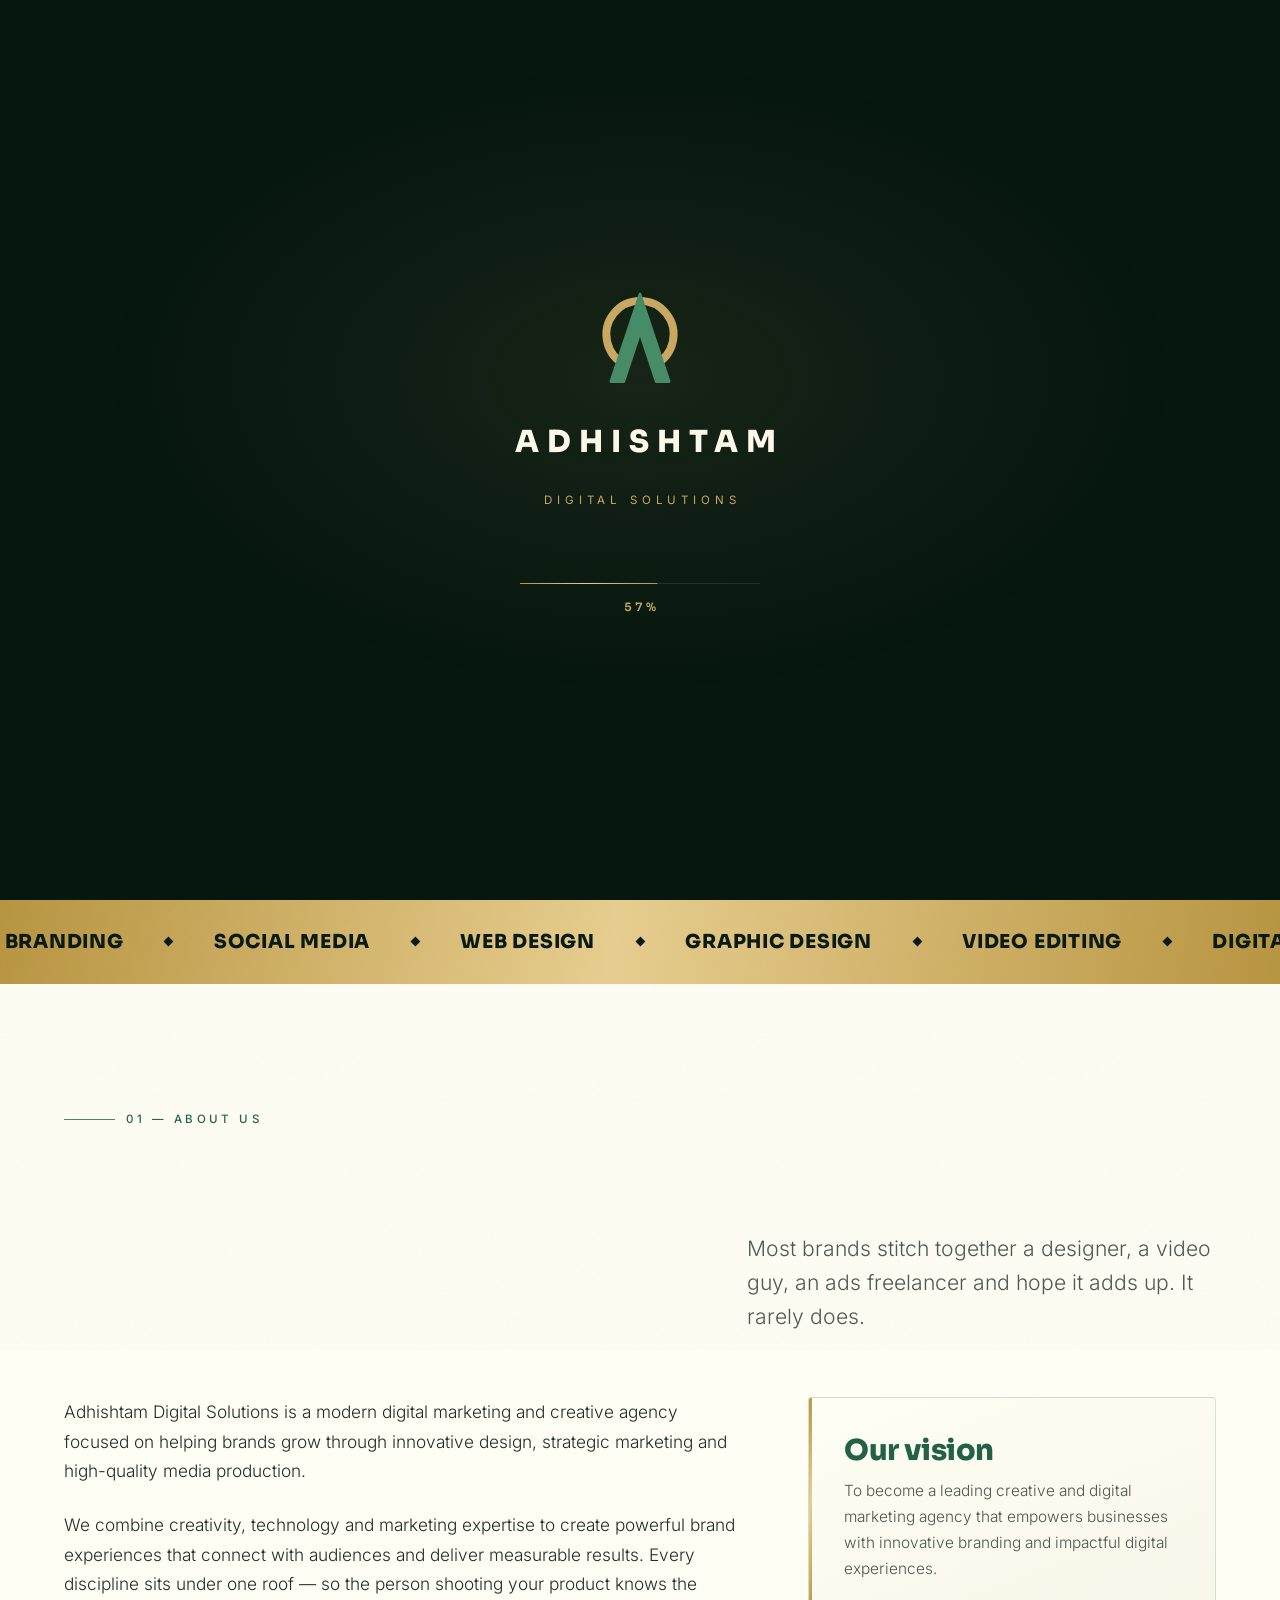
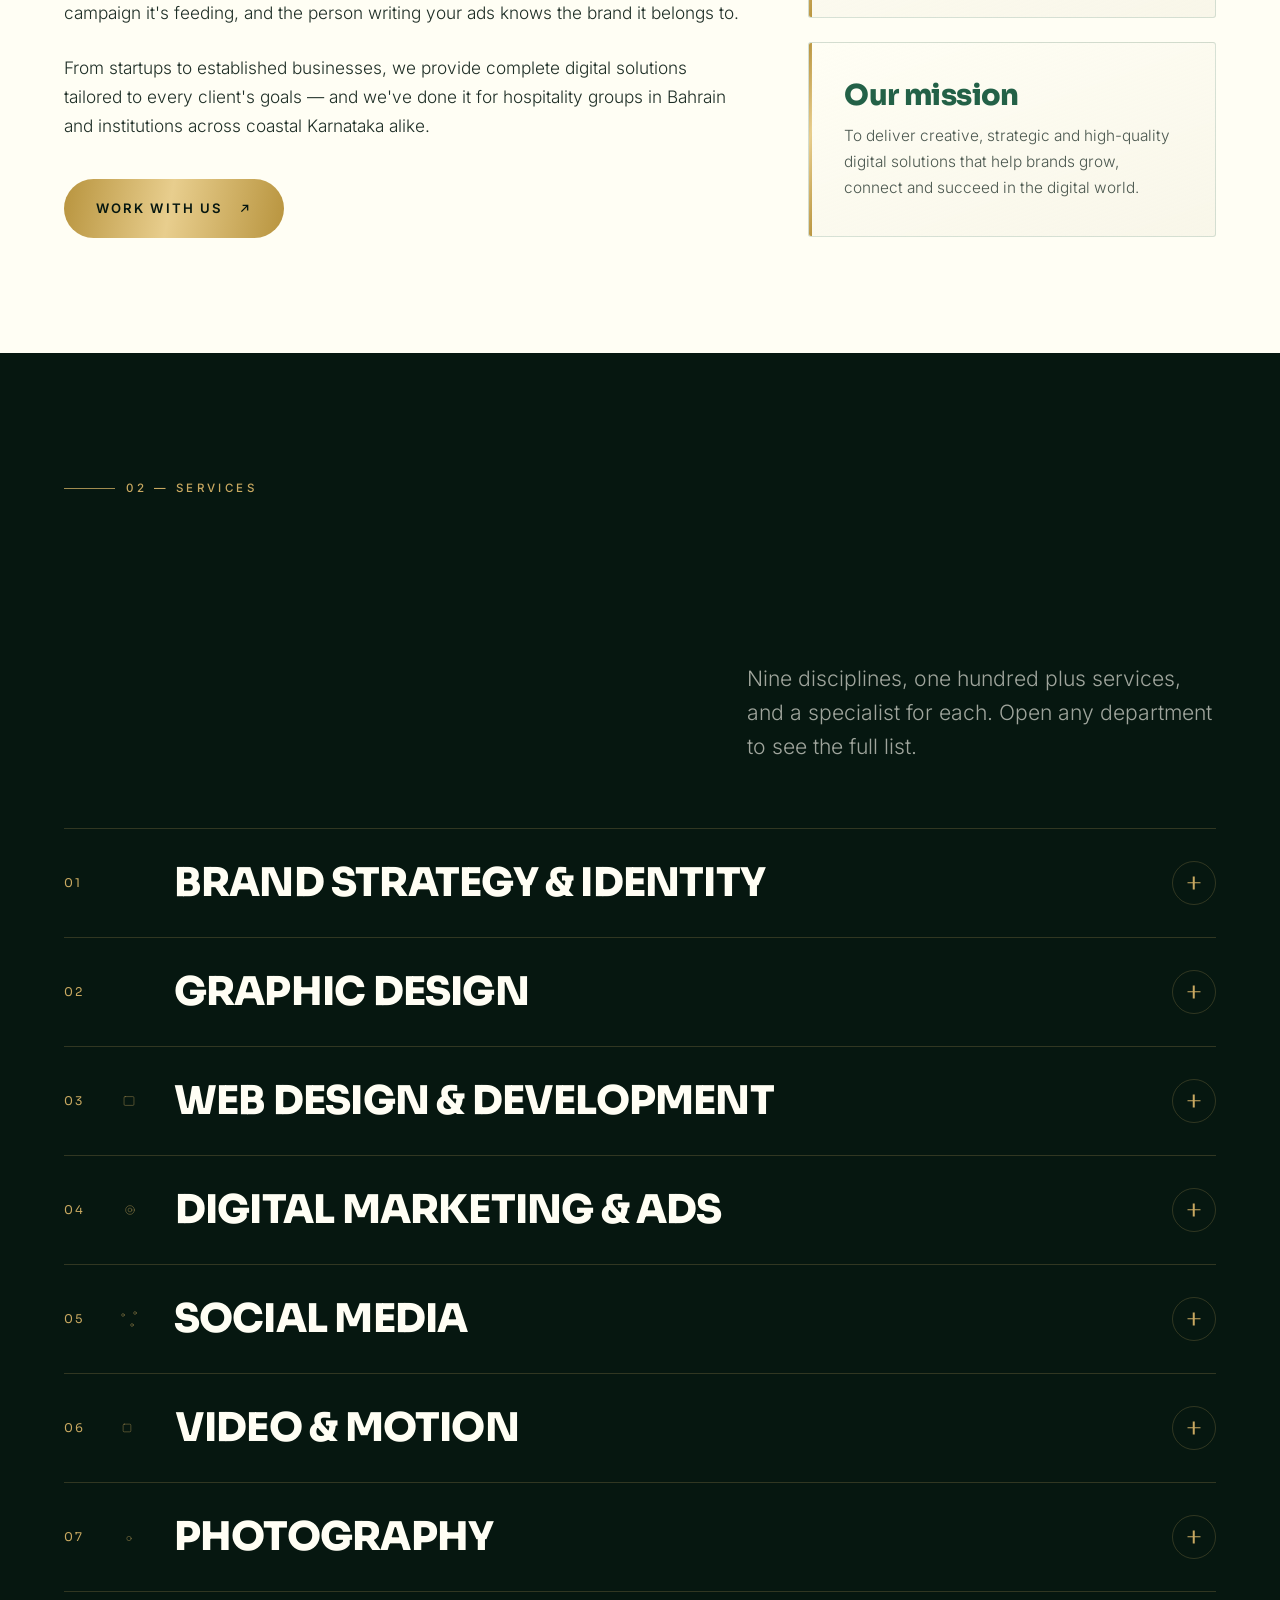
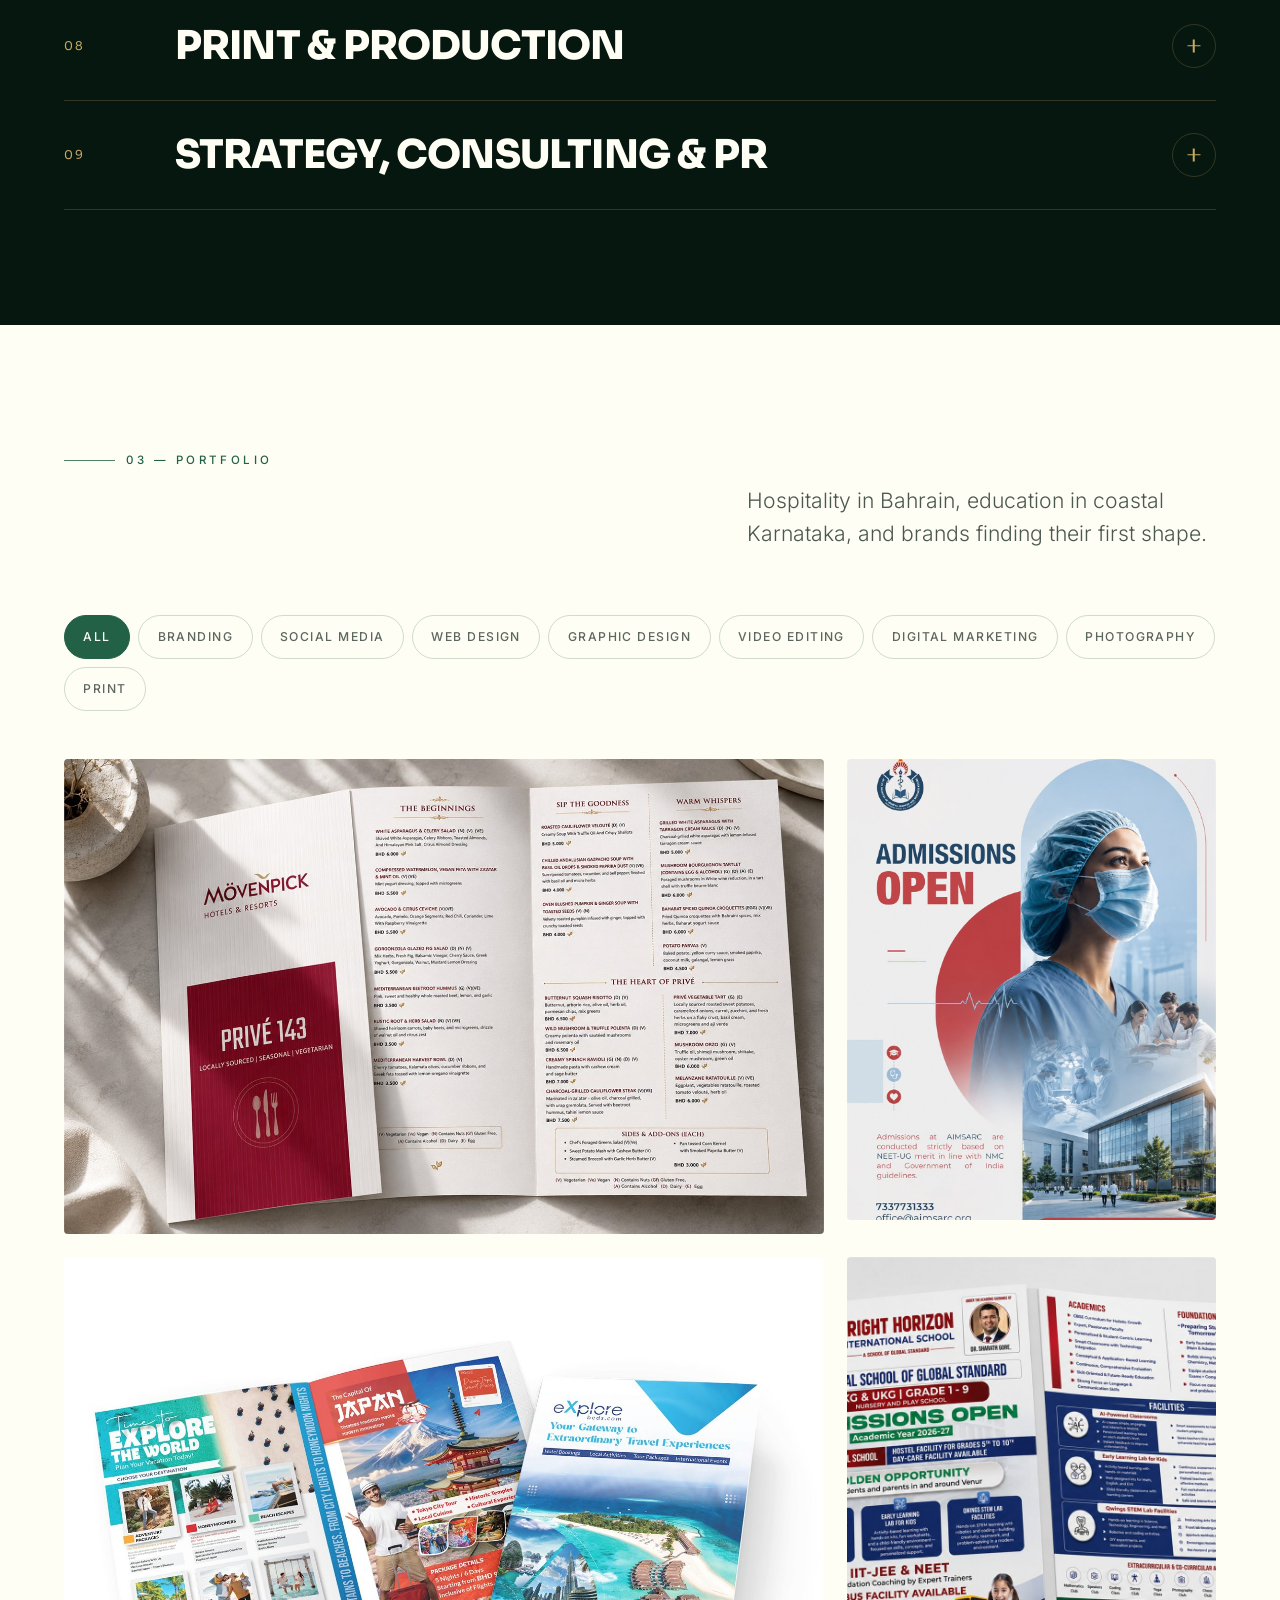
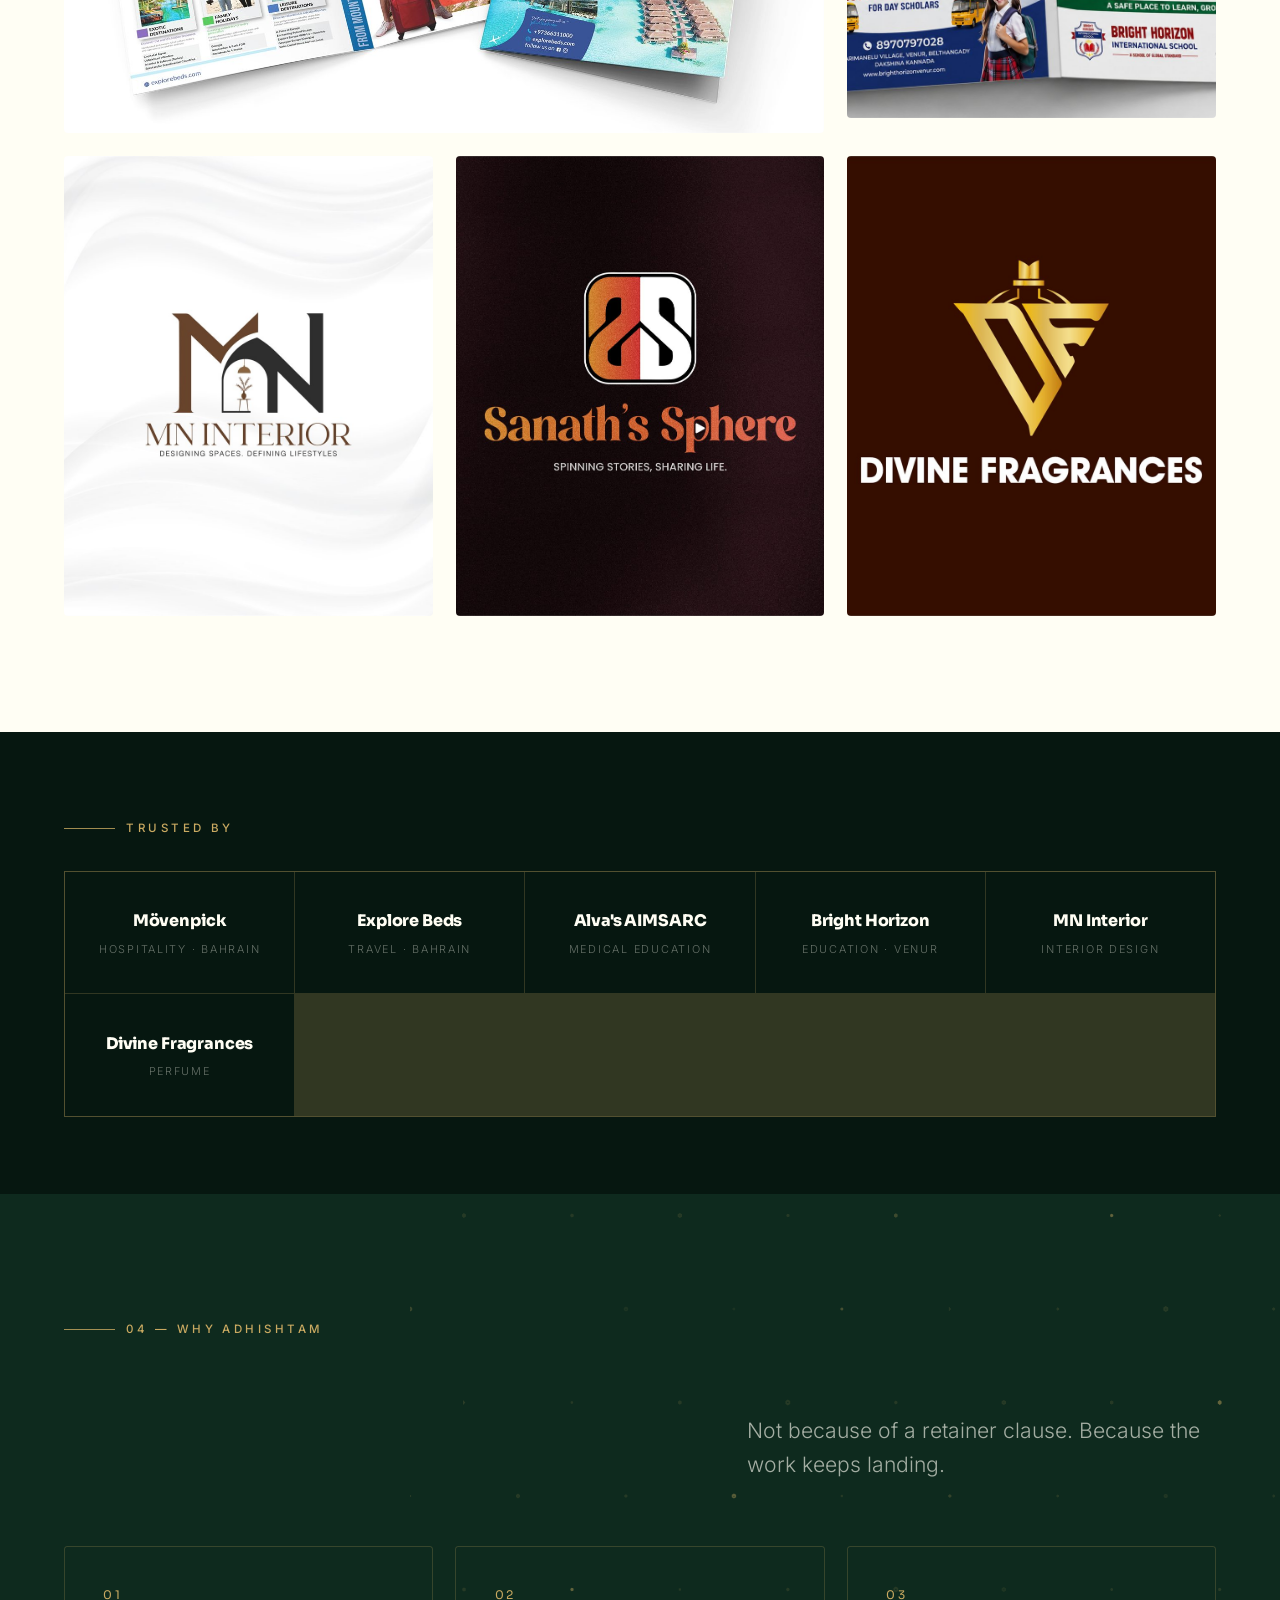
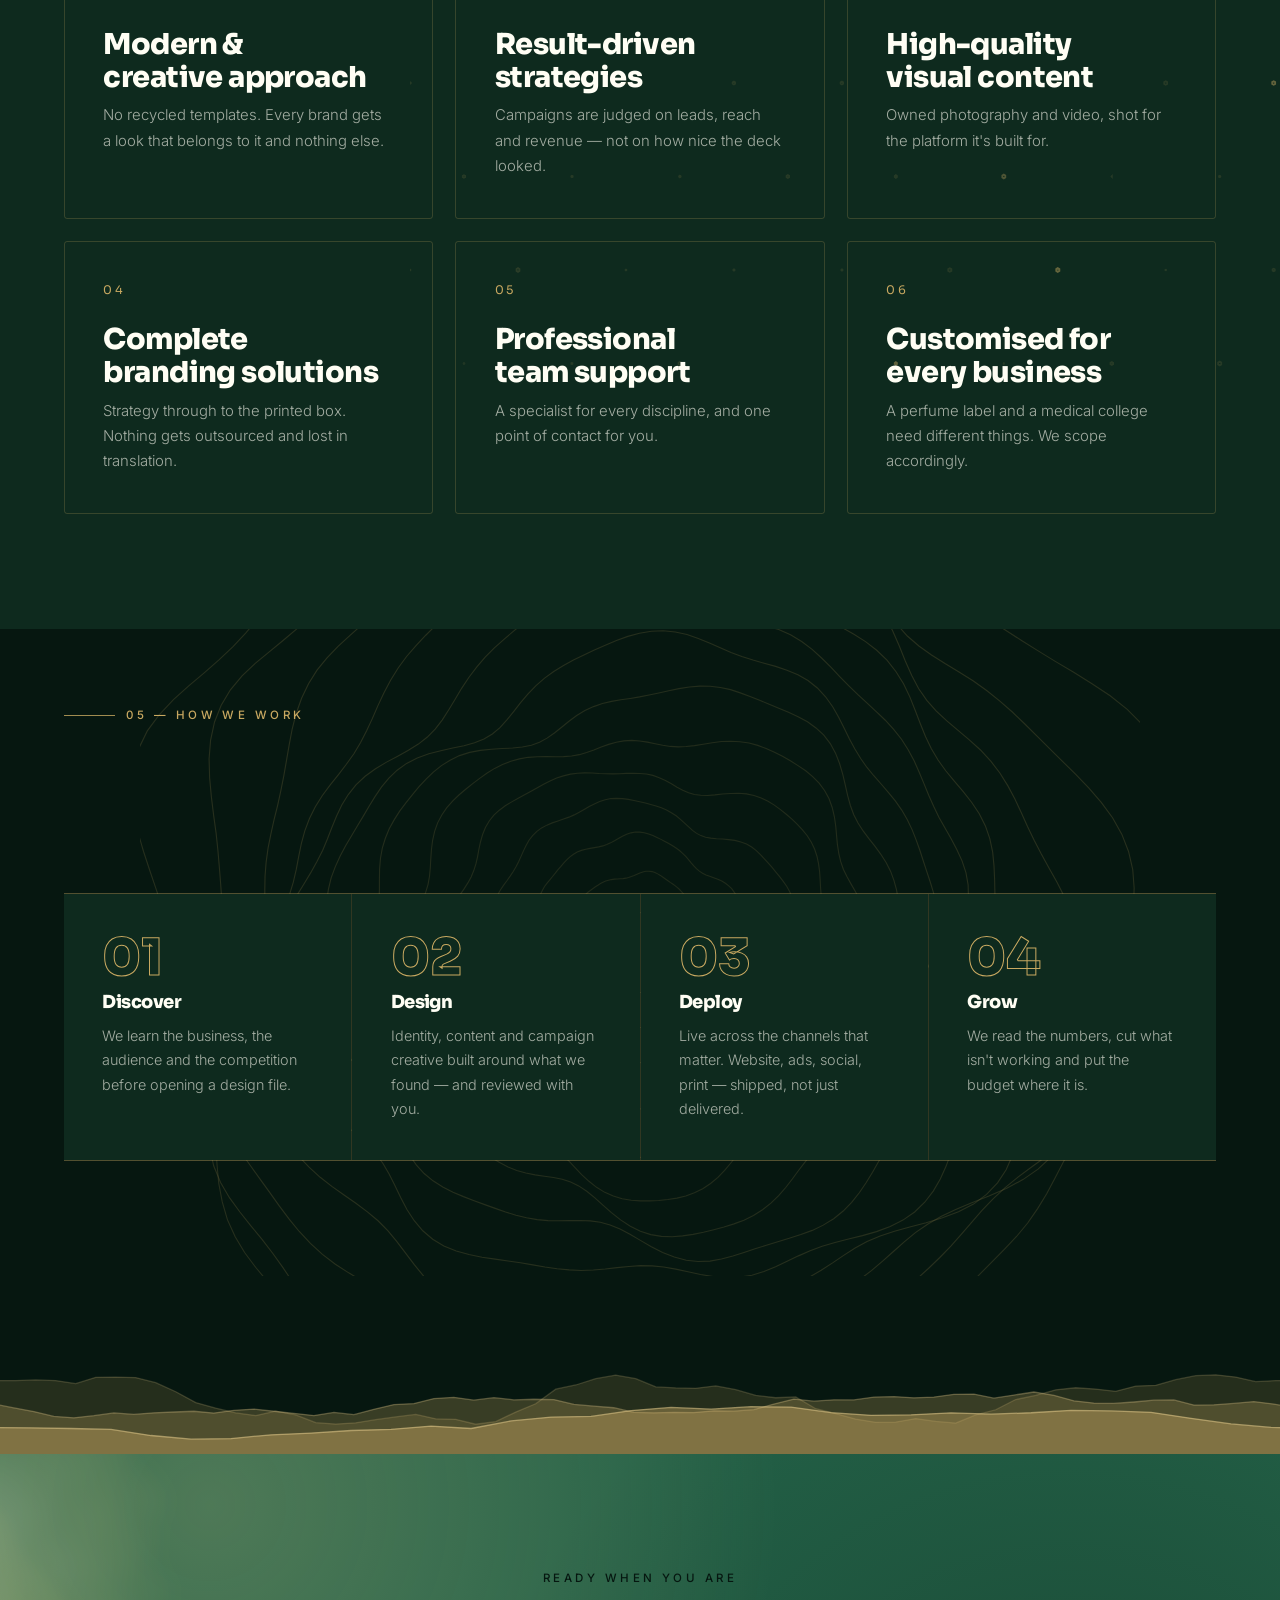
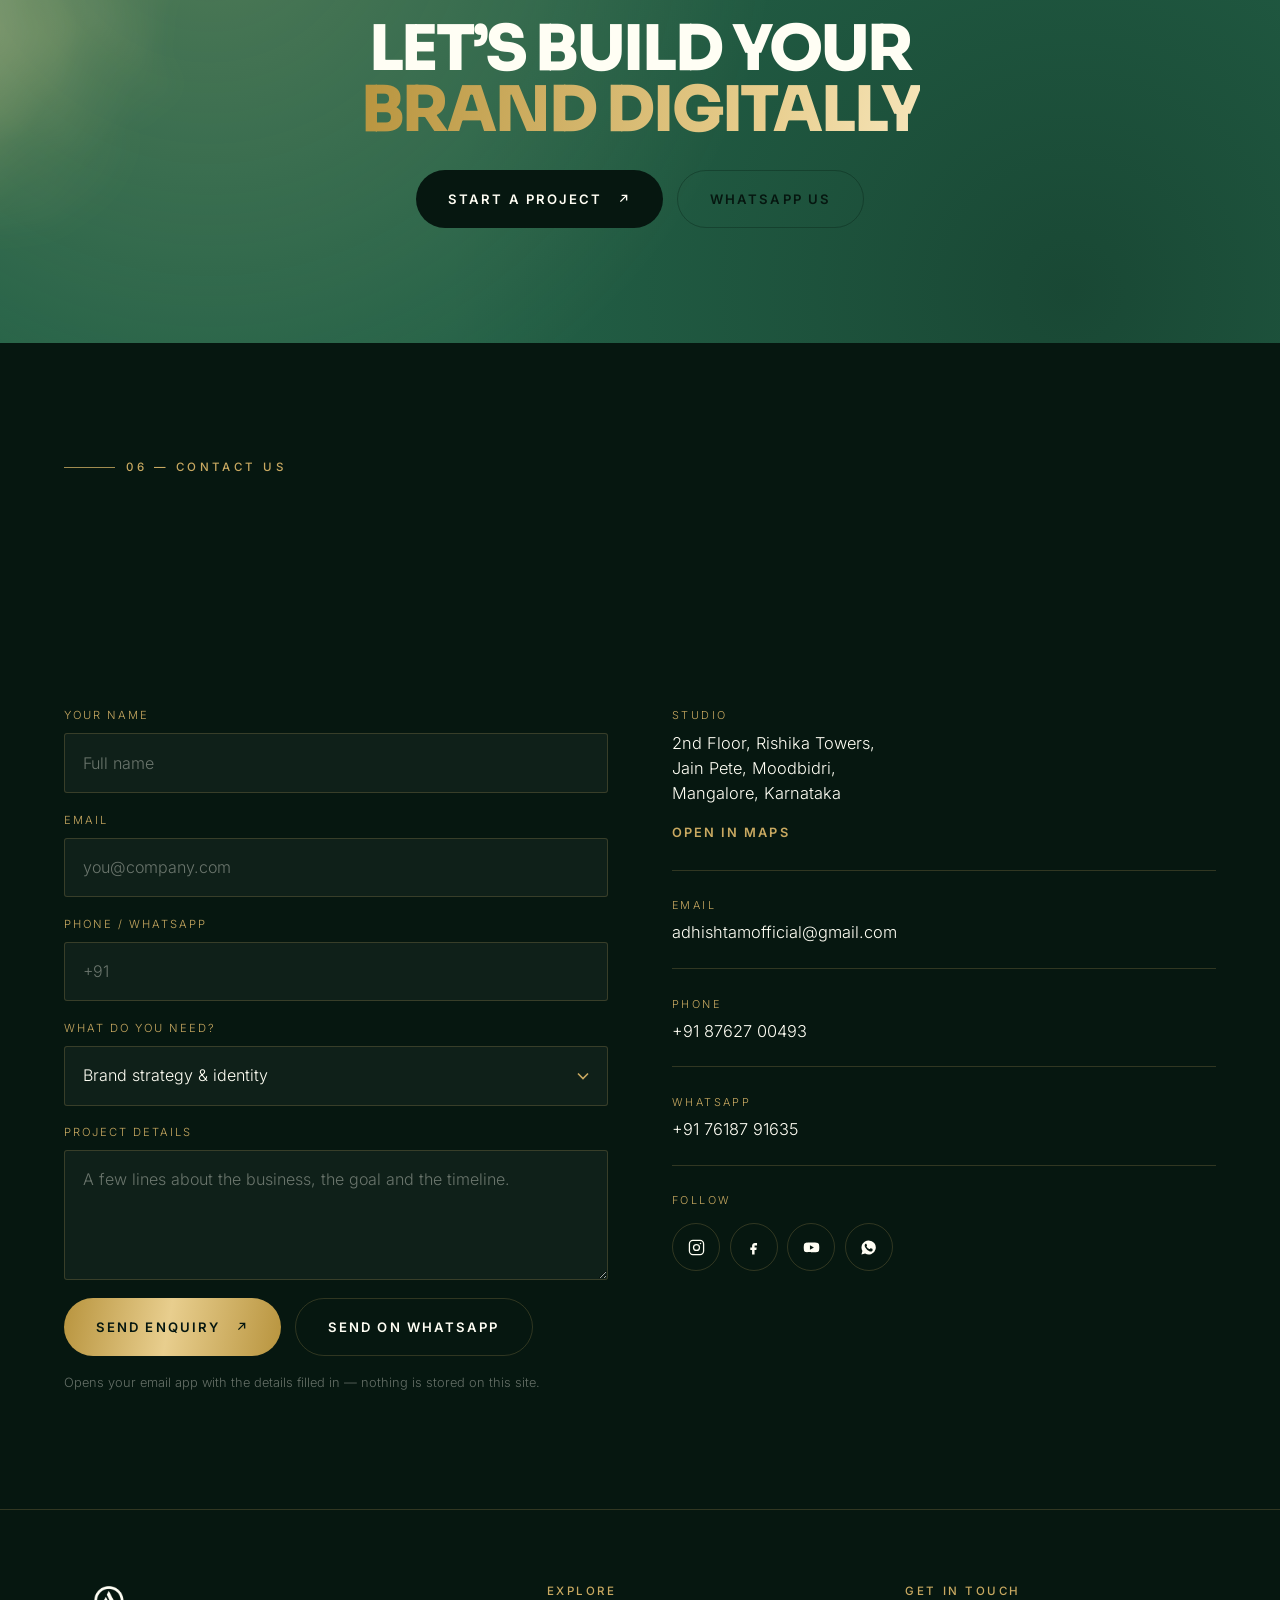
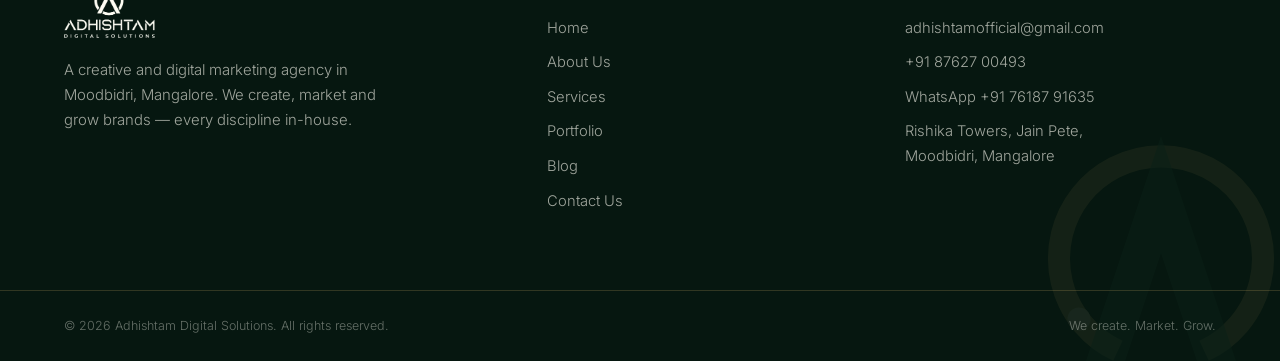
==== commit 0f403c41: "feat: second motion wave — two more assets, seven new interactions ASSETS  ridge.svg    Three parall" ====
--- a/index.html
+++ b/index.html
@@ -70,7 +70,7 @@
 </div>
 
 <div class="progress" id="progress"></div>
-<div class="cursor" id="cursor" aria-hidden="true"></div>
+<div class="cursor" id="cursor" aria-hidden="true"><span class="cursor__label">View</span></div>
 <div class="cursor-dot" id="cursorDot" aria-hidden="true"></div>
 <div class="grain" aria-hidden="true"></div>
 
@@ -81,12 +81,12 @@
       <img src="assets/img/logo-full-cream.png" alt="Adhishtam Digital Solutions" width="1000" height="572">
     </a>
     <nav class="nav__links" aria-label="Primary">
-      <a class="nav__link" href="#home">Home</a>
-      <a class="nav__link" href="#about">About Us</a>
-      <a class="nav__link" href="#services">Services</a>
-      <a class="nav__link" href="#work">Portfolio</a>
-      <a class="nav__link" href="blog.html">Blog</a>
-      <a class="nav__link" href="#contact">Contact Us</a>
+      <a class="nav__link" href="#home"><span class="swap"><b data-txt="Home">Home</b></span></a>
+      <a class="nav__link" href="#about"><span class="swap"><b data-txt="About Us">About Us</b></span></a>
+      <a class="nav__link" href="#services"><span class="swap"><b data-txt="Services">Services</b></span></a>
+      <a class="nav__link" href="#work"><span class="swap"><b data-txt="Portfolio">Portfolio</b></span></a>
+      <a class="nav__link" href="blog.html"><span class="swap"><b data-txt="Blog">Blog</b></span></a>
+      <a class="nav__link" href="#contact"><span class="swap"><b data-txt="Contact Us">Contact Us</b></span></a>
     </nav>
     <a class="btn nav__cta" href="#contact" data-magnet>
       Start a project
@@ -183,7 +183,7 @@
     </div>
 
     <div class="about__grid">
-      <div class="about__body rv">
+      <div class="about__body rv rvw" data-words>
         <p>Adhishtam Digital Solutions is a modern digital marketing and creative agency focused on helping brands grow through innovative design, strategic marketing and high-quality media production.</p>
         <p>We combine creativity, technology and marketing expertise to create powerful brand experiences that connect with audiences and deliver measurable results. Every discipline sits under one roof — so the person shooting your product knows the campaign it's feeding, and the person writing your ads knows the brand it belongs to.</p>
         <p>From startups to established businesses, we provide complete digital solutions tailored to every client's goals — and we've done it for hospitality groups in Bahrain and institutions across coastal Karnataka alike.</p>
@@ -224,6 +224,7 @@
       <div class="svc__item rv">
         <button class="svc__head" aria-expanded="false">
           <span class="svc__no">01</span>
+          <span class="svc__icon" aria-hidden="true"><svg viewBox="0 0 24 24"><path pathLength="1" d="M12 3 21 8v8l-9 5-9-5V8z"/><path pathLength="1" d="M12 3v18"/><path pathLength="1" d="M3 8l18 8"/></svg></span>
           <span class="svc__name">Brand Strategy &amp; Identity</span>
           <span class="svc__toggle" aria-hidden="true"></span>
         </button>
@@ -242,6 +243,7 @@
       <div class="svc__item rv">
         <button class="svc__head" aria-expanded="false">
           <span class="svc__no">02</span>
+          <span class="svc__icon" aria-hidden="true"><svg viewBox="0 0 24 24"><path pathLength="1" d="M4 20l3-1 10-10-2-2L5 17z"/><path pathLength="1" d="M15 5l2-2 4 4-2 2z"/><path pathLength="1" d="M4 20l1-3"/></svg></span>
           <span class="svc__name">Graphic Design</span>
           <span class="svc__toggle" aria-hidden="true"></span>
         </button>
@@ -259,6 +261,7 @@
       <div class="svc__item rv">
         <button class="svc__head" aria-expanded="false">
           <span class="svc__no">03</span>
+          <span class="svc__icon" aria-hidden="true"><svg viewBox="0 0 24 24"><rect x="3" y="4" width="18" height="16" rx="2"/><path pathLength="1" d="M3 9h18"/><path pathLength="1" d="M6.5 6.5h.01M9 6.5h.01"/></svg></span>
           <span class="svc__name">Web Design &amp; Development</span>
           <span class="svc__toggle" aria-hidden="true"></span>
         </button>
@@ -277,6 +280,7 @@
       <div class="svc__item rv">
         <button class="svc__head" aria-expanded="false">
           <span class="svc__no">04</span>
+          <span class="svc__icon" aria-hidden="true"><svg viewBox="0 0 24 24"><circle cx="12" cy="12" r="8"/><circle cx="12" cy="12" r="3.5"/><path pathLength="1" d="M12 1v3M12 20v3M1 12h3M20 12h3"/></svg></span>
           <span class="svc__name">Digital Marketing &amp; Ads</span>
           <span class="svc__toggle" aria-hidden="true"></span>
         </button>
@@ -298,6 +302,7 @@
       <div class="svc__item rv">
         <button class="svc__head" aria-expanded="false">
           <span class="svc__no">05</span>
+          <span class="svc__icon" aria-hidden="true"><svg viewBox="0 0 24 24"><circle cx="6" cy="8" r="2.5"/><circle cx="18" cy="6" r="2.5"/><circle cx="15" cy="18" r="2.5"/><path pathLength="1" d="M8.2 9.2 13 16.4M8.3 7.3 15.6 6.4"/></svg></span>
           <span class="svc__name">Social Media</span>
           <span class="svc__toggle" aria-hidden="true"></span>
         </button>
@@ -316,6 +321,7 @@
       <div class="svc__item rv">
         <button class="svc__head" aria-expanded="false">
           <span class="svc__no">06</span>
+          <span class="svc__icon" aria-hidden="true"><svg viewBox="0 0 24 24"><rect x="2" y="5" width="14" height="14" rx="2"/><path pathLength="1" d="M16 10l6-3v10l-6-3z"/><path pathLength="1" d="M7 9.5v5l4-2.5z"/></svg></span>
           <span class="svc__name">Video &amp; Motion</span>
           <span class="svc__toggle" aria-hidden="true"></span>
         </button>
@@ -334,6 +340,7 @@
       <div class="svc__item rv">
         <button class="svc__head" aria-expanded="false">
           <span class="svc__no">07</span>
+          <span class="svc__icon" aria-hidden="true"><svg viewBox="0 0 24 24"><path pathLength="1" d="M3 8h3l1.5-2.5h9L18 8h3v12H3z"/><circle cx="12" cy="13.5" r="4"/></svg></span>
           <span class="svc__name">Photography</span>
           <span class="svc__toggle" aria-hidden="true"></span>
         </button>
@@ -353,6 +360,7 @@
       <div class="svc__item rv">
         <button class="svc__head" aria-expanded="false">
           <span class="svc__no">08</span>
+          <span class="svc__icon" aria-hidden="true"><svg viewBox="0 0 24 24"><path pathLength="1" d="M4 6h13v13H4z"/><path pathLength="1" d="M7 3h13v13"/><path pathLength="1" d="M7 11h7M7 14.5h7"/></svg></span>
           <span class="svc__name">Print &amp; Production</span>
           <span class="svc__toggle" aria-hidden="true"></span>
         </button>
@@ -372,6 +380,7 @@
       <div class="svc__item rv">
         <button class="svc__head" aria-expanded="false">
           <span class="svc__no">09</span>
+          <span class="svc__icon" aria-hidden="true"><svg viewBox="0 0 24 24"><path pathLength="1" d="M3 18l5-6 4 3 5-8"/><path pathLength="1" d="M17 7h4v4"/><path pathLength="1" d="M3 21h18"/></svg></span>
           <span class="svc__name">Strategy, Consulting &amp; PR</span>
           <span class="svc__toggle" aria-hidden="true"></span>
         </button>
@@ -538,8 +547,14 @@
   </div>
 </section>
 
+<!-- ridge — three parallax layers of summit profile leading into the CTA -->
+<div class="ridge" aria-hidden="true">
+  <img src="assets/anim/ridge.svg" alt="" loading="lazy" width="1200" height="220">
+</div>
+
 <!-- CTA -->
-<section class="cta">
+<section class="cta has-deco">
+  <img class="deco deco--flow" src="assets/anim/gold-flow.svg" alt="" aria-hidden="true" loading="lazy" width="600" height="600">
   <div class="wrap cta__inner">
     <span class="eyebrow eyebrow--plain rv" style="color:var(--ink)">Ready when you are</span>
     <!-- Split exactly as the closing page of their 2026 deck does it:
--- a/assets/css/style.css
+++ b/assets/css/style.css
@@ -716,7 +716,7 @@
 .svc__head {
   width: 100%;
   display: grid;
-  grid-template-columns: auto 1fr auto;
+  grid-template-columns: auto auto 1fr auto;
   align-items: center;
   gap: clamp(.9rem, 2.5vw, 2rem);
   padding-block: clamp(1.35rem, 2.6vw, 2rem);
@@ -1391,10 +1391,119 @@
 }
 .is-ready .stat::after { transform: scaleX(1); }
 
+/* --- ridge line ----------------------------------------------------------
+   Three parallax layers of mountain profile, sliding at different speeds.
+   Leads the eye down into the call to action. */
+.ridge {
+  position: relative;
+  height: clamp(90px, 14vw, 190px);
+  margin-bottom: -1px;          /* no hairline seam against the CTA below */
+  overflow: hidden;
+  background: var(--ink);
+}
+.ridge img {
+  position: absolute;
+  bottom: 0; left: 0;
+  width: 100%; height: 100%;
+  object-fit: cover;
+  object-position: bottom;
+}
+
+/* --- molten gold behind the CTA ------------------------------------------ */
+.deco--flow {
+  inset: -30%;
+  width: auto; height: auto;
+  opacity: .5;
+  mix-blend-mode: screen;
+}
+@media (max-width: 700px) { .deco--flow { opacity: .34; } }
+
+/* --- word-by-word scroll reveal ------------------------------------------
+   Words light as the paragraph moves through the viewport, rather than the
+   whole block fading at once. JS toggles .on only when a word crosses the
+   threshold, so a scroll frame writes to a handful of nodes, not hundreds. */
+.rvw span {
+  opacity: .16;
+  transition: opacity .45s var(--ease);
+}
+.rvw span.on { opacity: 1; }
+.section--cream .rvw span { color: rgba(6, 23, 16, .9); }
+
+/* --- cursor reads VIEW over portfolio ------------------------------------ */
+.cursor__label {
+  position: absolute;
+  inset: 0;
+  display: grid;
+  place-items: center;
+  font-family: var(--ff-display);
+  font-weight: 700;
+  font-size: .58rem;
+  letter-spacing: .2em;
+  text-transform: uppercase;
+  color: var(--ink);
+  opacity: 0;
+  transition: opacity .3s var(--ease);
+}
+.cursor.is-view {
+  width: 92px; height: 92px;
+  margin: -46px 0 0 -46px;
+  background: var(--gold);
+  border-color: var(--gold);
+}
+.cursor.is-view .cursor__label { opacity: 1; }
+
+/* --- nav labels swap upward ---------------------------------------------- */
+.swap { display: block; overflow: hidden; height: 1.3em; }
+.swap b {
+  display: block;
+  font-weight: inherit;
+  transition: transform .55s var(--ease);
+}
+.swap b::after { content: attr(data-txt); display: block; }
+.nav__link:hover .swap b,
+.nav__link.is-active .swap b { transform: translateY(-1.3em); }
+
+/* --- service icons draw themselves on open -------------------------------
+   pathLength="1" normalises every path, so one dash rule fits all nine
+   icons regardless of their real geometry. */
+.svc__icon { display: grid; place-items: center; width: 26px; }
+.svc__icon svg { width: 24px; height: 24px; overflow: visible; }
+.svc__icon svg > * {
+  fill: none;
+  stroke: var(--gold);
+  stroke-width: 1.5;
+  stroke-linecap: round;
+  stroke-linejoin: round;
+  opacity: .45;
+  transition: opacity .5s var(--ease), transform .6s var(--ease);
+  transform-box: fill-box;
+  transform-origin: center;
+}
+/* Paths carry pathLength="1", so one dash rule draws all nineteen of them at
+   the same rate whatever their real geometry. circle/rect support for
+   pathLength is patchier, so those scale in instead of drawing. */
+.svc__icon path {
+  stroke-dasharray: 1;
+  stroke-dashoffset: 1;
+  transition: stroke-dashoffset .95s var(--ease), opacity .5s var(--ease);
+}
+.svc__icon circle, .svc__icon rect { transform: scale(.55); }
+
+.svc__head[aria-expanded="true"] .svc__icon svg > * { opacity: 1; }
+.svc__head[aria-expanded="true"] .svc__icon path { stroke-dashoffset: 0; }
+.svc__head[aria-expanded="true"] .svc__icon circle,
+.svc__head[aria-expanded="true"] .svc__icon rect { transform: scale(1); }
+.svc__head[aria-expanded="true"] .svc__icon svg > :nth-child(2) { transition-delay: .13s; }
+.svc__head[aria-expanded="true"] .svc__icon svg > :nth-child(3) { transition-delay: .26s; }
+.svc__head[aria-expanded="true"] .svc__icon svg > :nth-child(4) { transition-delay: .39s; }
+@media (max-width: 620px) { .svc__icon { display: none; } }
+
 @media (prefers-reduced-motion: reduce) {
   .grain { animation: none; opacity: .04; }
   .gold-text--shine { animation: none; background-position: 50% 0; }
   .rv-mask { clip-path: none; transform: none; }
+  .rvw span { opacity: 1; }
+  .svc__icon svg > * { stroke-dashoffset: 0; transform: none; opacity: .9; }
 }
 
 /* --- phones --------------------------------------------------------------
@@ -1434,8 +1543,10 @@
   .marquee span, .marquee__track { gap: 1.6rem; }
   .marquee__track { padding-right: 1.6rem; }
 
-  /* Accordion rows: keep the number, name and toggle from colliding. */
-  .svc__head { gap: .7rem; }
+  /* Accordion rows: keep the number, name and toggle from colliding.
+     The icon is display:none here, so the template drops to three columns —
+     otherwise auto-placement shifts the toggle into the wrong track. */
+  .svc__head { gap: .7rem; grid-template-columns: auto 1fr auto; }
   .svc__no { font-size: .68rem; min-width: 1.8ch; }
 
   .eyebrow { font-size: .68rem; letter-spacing: .22em; }
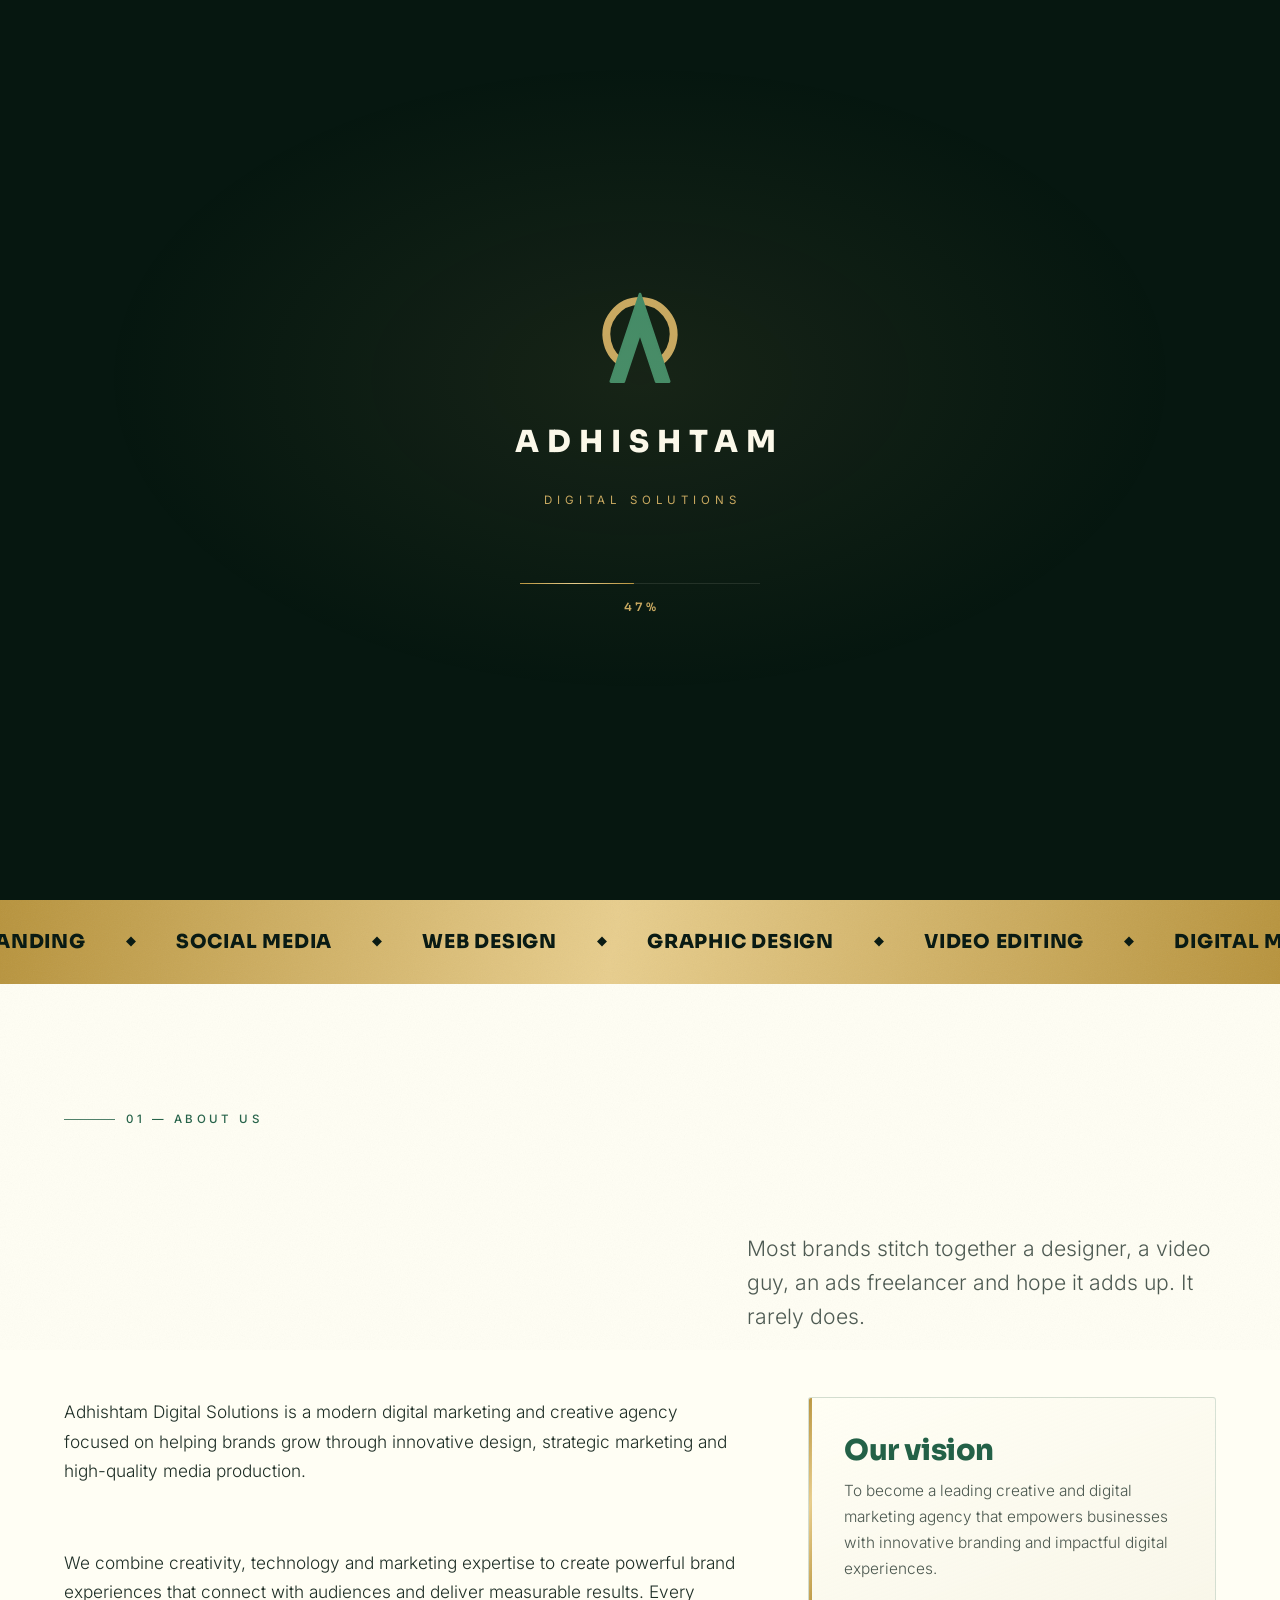
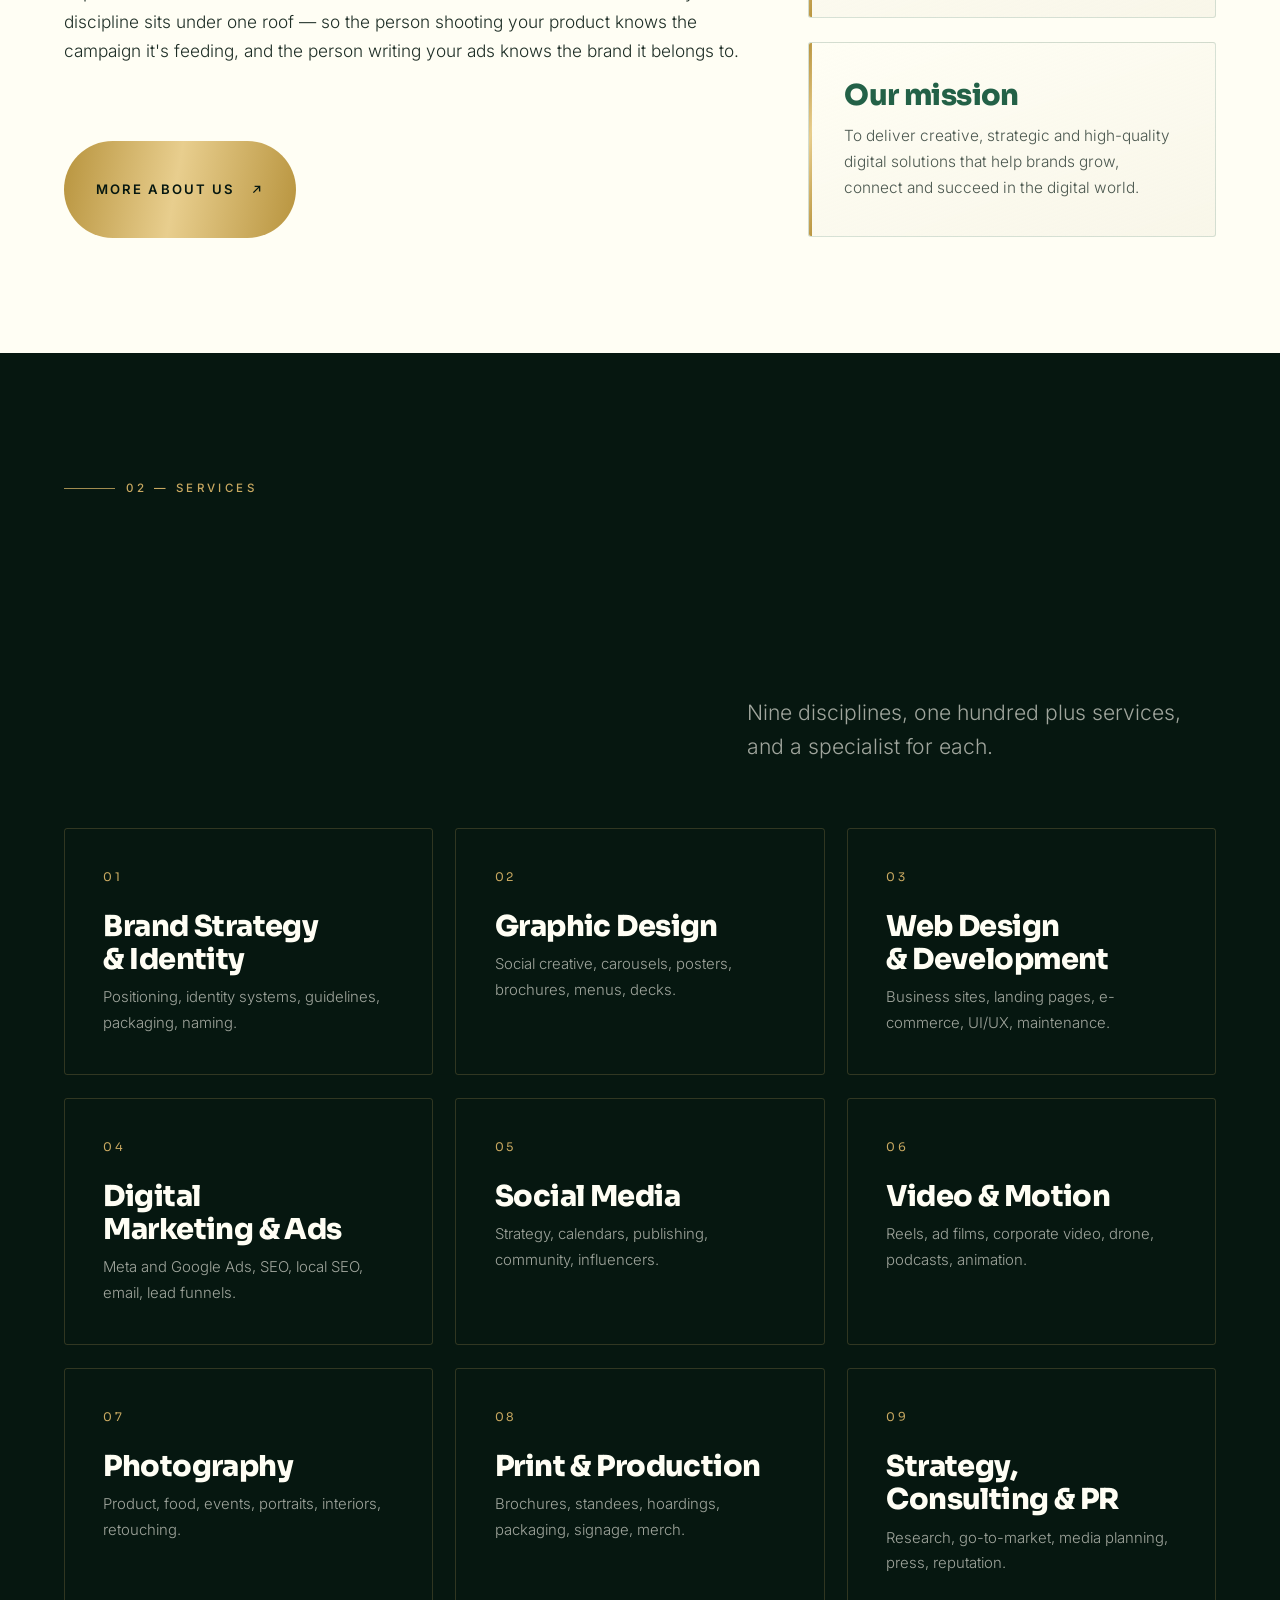
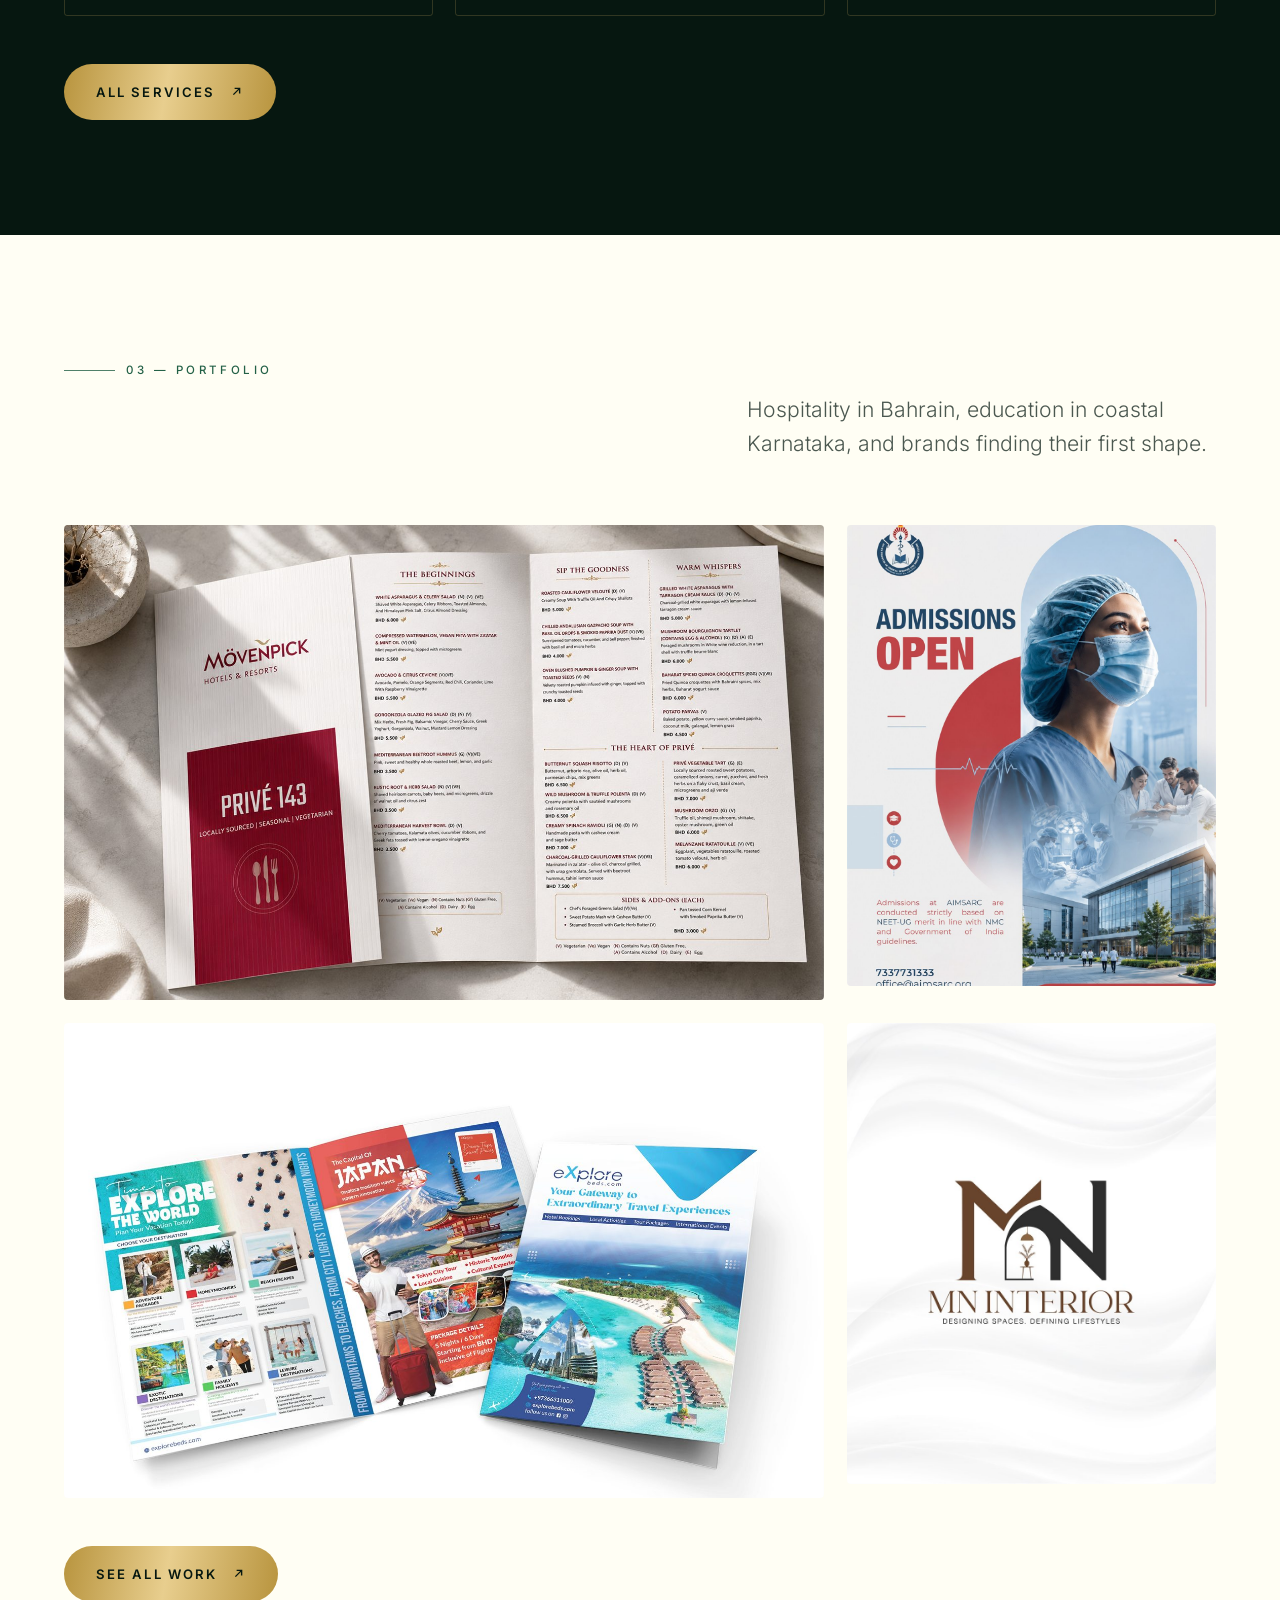
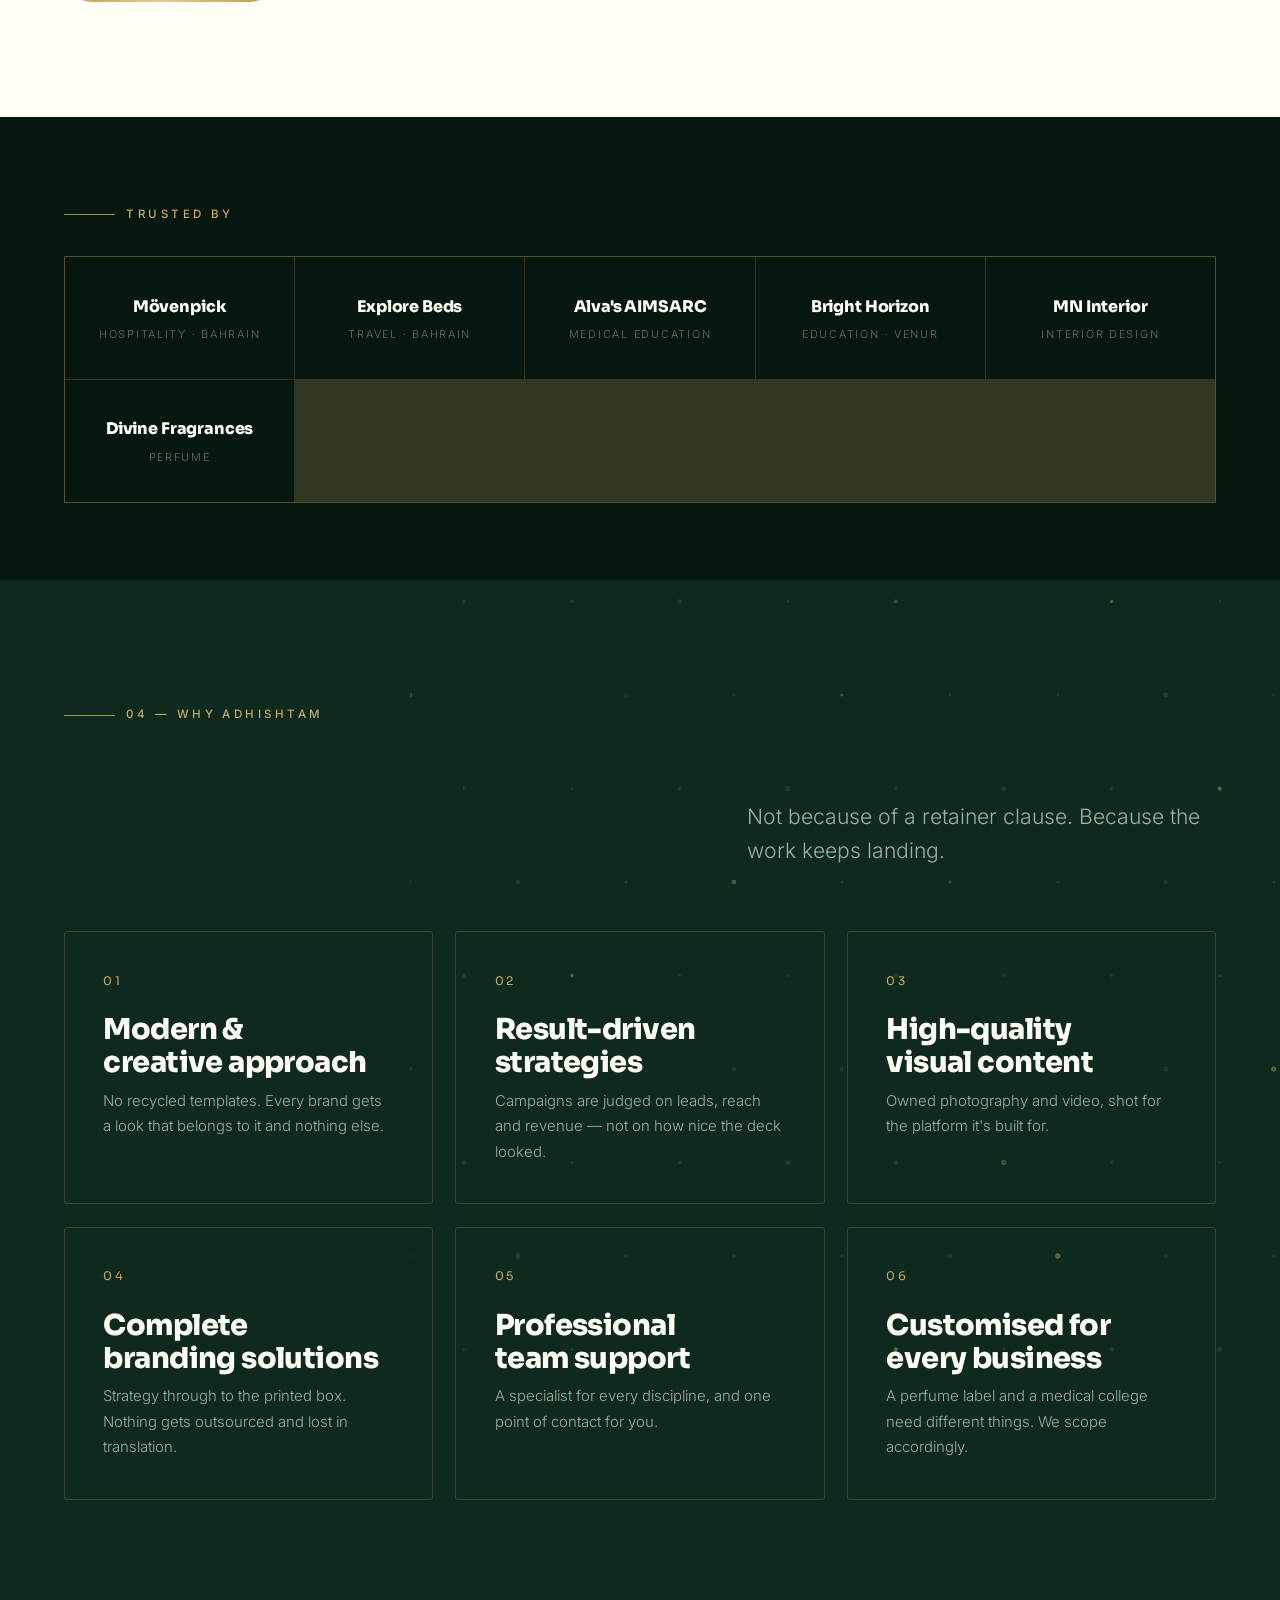
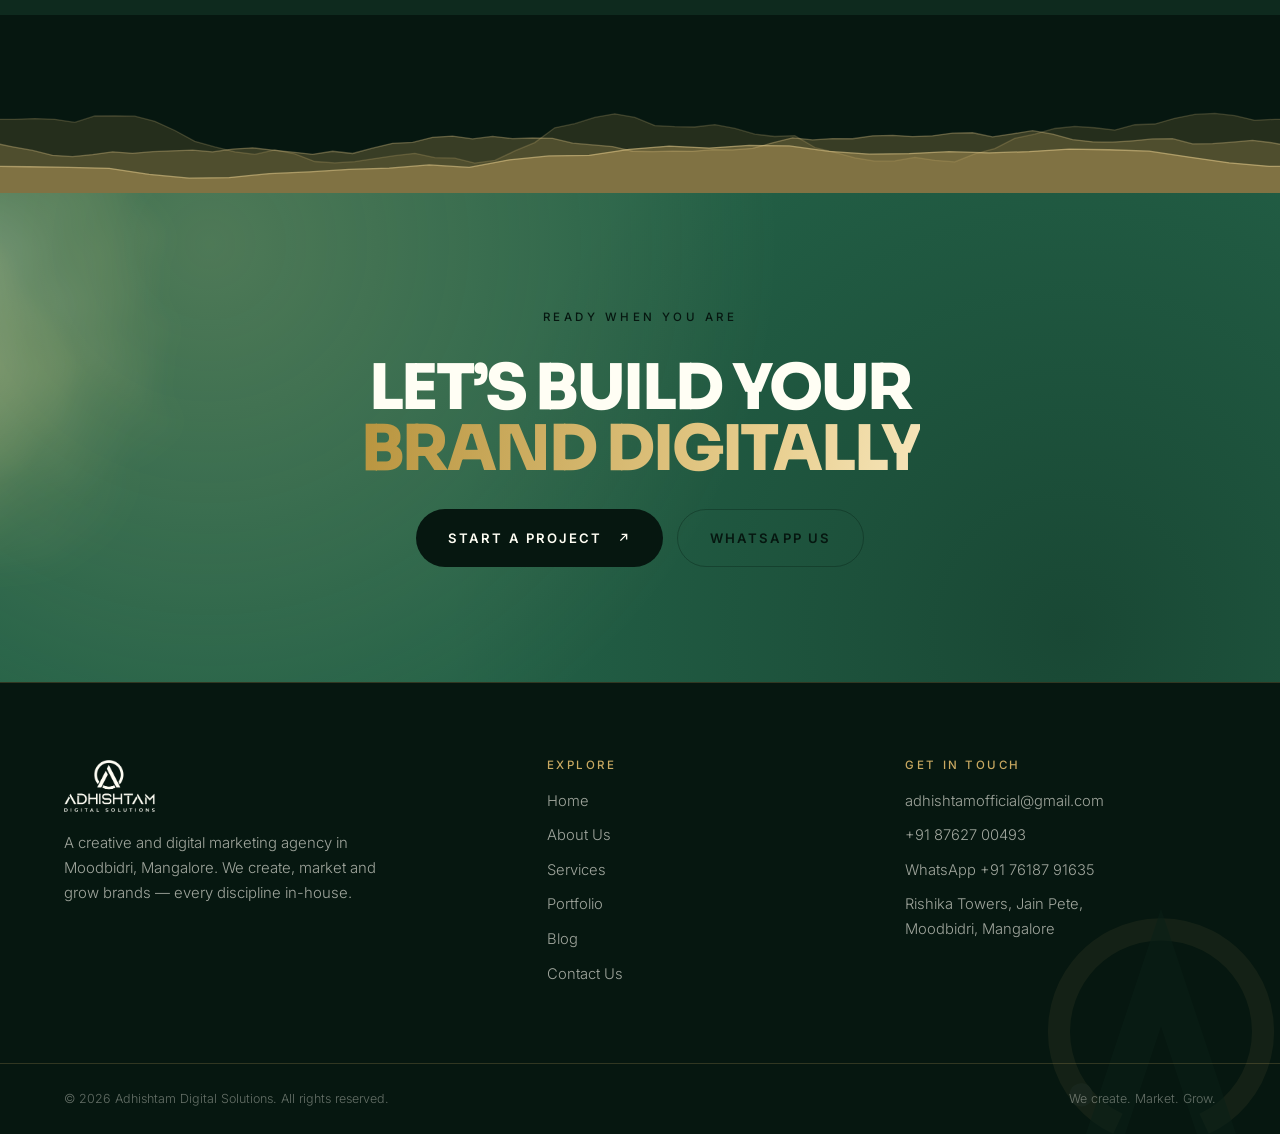
==== commit 08b01e89: "feat: split the site into six pages Home, About Us, Services, Portfolio, Blog, Contact Us — the six " ====
--- a/index.html
+++ b/index.html
@@ -15,7 +15,7 @@
 <meta property="og:url" content="https://adhishtam.com/">
 <meta property="og:site_name" content="Adhishtam Digital Solutions">
 <meta property="og:title" content="Adhishtam Digital Solutions — We Create. Market. Grow.">
-<meta property="og:description" content="Branding, social media, web, video, photography, print and performance marketing — all in-house, from Moodbidri to the Gulf.">
+<meta property="og:description" content="Adhishtam Digital Solutions is a creative and digital marketing agency in Moodbidri, Mangalore. Branding, social media, web design, video, photography, print and performance marketing — all in-house.">
 <meta property="og:image" content="https://adhishtam.com/assets/img/logo-full.png">
 <meta name="twitter:card" content="summary_large_image">
 
@@ -48,10 +48,8 @@
     "https://www.youtube.com/@AdhishtamDigitalSolutions"
   ]
 }
-</script>
-</head>
+</script></head>
 <body>
-
 <!-- preloader — choreographed to fill its dwell time, see main.js -->
 <div class="preload" id="preload" role="status" aria-live="polite" aria-label="Loading">
   <div class="preload__inner">
@@ -73,22 +71,21 @@
 <div class="cursor" id="cursor" aria-hidden="true"><span class="cursor__label">View</span></div>
 <div class="cursor-dot" id="cursorDot" aria-hidden="true"></div>
 <div class="grain" aria-hidden="true"></div>
-
 <!-- nav -->
 <header class="nav" id="nav">
   <div class="nav__inner">
-    <a class="nav__logo" href="#home" aria-label="Adhishtam Digital Solutions — home">
+    <a class="nav__logo" href="index.html" aria-label="Adhishtam Digital Solutions — home">
       <img src="assets/img/logo-full-cream.png" alt="Adhishtam Digital Solutions" width="1000" height="572">
     </a>
     <nav class="nav__links" aria-label="Primary">
-      <a class="nav__link" href="#home"><span class="swap"><b data-txt="Home">Home</b></span></a>
-      <a class="nav__link" href="#about"><span class="swap"><b data-txt="About Us">About Us</b></span></a>
-      <a class="nav__link" href="#services"><span class="swap"><b data-txt="Services">Services</b></span></a>
-      <a class="nav__link" href="#work"><span class="swap"><b data-txt="Portfolio">Portfolio</b></span></a>
+      <a class="nav__link is-active" href="index.html" aria-current="page"><span class="swap"><b data-txt="Home">Home</b></span></a>
+      <a class="nav__link" href="about.html"><span class="swap"><b data-txt="About Us">About Us</b></span></a>
+      <a class="nav__link" href="services.html"><span class="swap"><b data-txt="Services">Services</b></span></a>
+      <a class="nav__link" href="portfolio.html"><span class="swap"><b data-txt="Portfolio">Portfolio</b></span></a>
       <a class="nav__link" href="blog.html"><span class="swap"><b data-txt="Blog">Blog</b></span></a>
-      <a class="nav__link" href="#contact"><span class="swap"><b data-txt="Contact Us">Contact Us</b></span></a>
+      <a class="nav__link" href="contact.html"><span class="swap"><b data-txt="Contact Us">Contact Us</b></span></a>
     </nav>
-    <a class="btn nav__cta" href="#contact" data-magnet>
+    <a class="btn nav__cta" href="contact.html" data-magnet>
       Start a project
       <svg viewBox="0 0 24 24" fill="none" stroke="currentColor" stroke-width="2.2" aria-hidden="true"><path d="M7 17 17 7M9 7h8v8"/></svg>
     </a>
@@ -101,12 +98,12 @@
 <!-- mobile menu -->
 <div class="menu" id="menu">
   <nav class="menu__links" aria-label="Mobile">
-    <a href="#home">Home</a>
-    <a href="#about">About Us</a>
-    <a href="#services">Services</a>
-    <a href="#work">Portfolio</a>
+    <a href="index.html">Home</a>
+    <a href="about.html">About Us</a>
+    <a href="services.html">Services</a>
+    <a href="portfolio.html">Portfolio</a>
     <a href="blog.html">Blog</a>
-    <a href="#contact">Contact Us</a>
+    <a href="contact.html">Contact Us</a>
   </nav>
   <div class="menu__foot">
     <a href="mailto:adhishtamofficial@gmail.com">adhishtamofficial@gmail.com</a>
@@ -134,10 +131,10 @@
       <div>
         <p class="lede">Branding, content, campaigns and everything in between — built in-house, from Moodbidri to the Gulf. One team, every discipline, no handoffs.</p>
         <div class="btn-row" style="margin-top:1.8rem">
-          <a class="btn" href="#work" data-magnet>See the work
+          <a class="btn" href="portfolio.html" data-magnet>See the work
             <svg viewBox="0 0 24 24" fill="none" stroke="currentColor" stroke-width="2.2" aria-hidden="true"><path d="M7 17 17 7M9 7h8v8"/></svg>
           </a>
-          <a class="btn btn--ghost" href="#services" data-magnet>What we do</a>
+          <a class="btn btn--ghost" href="services.html" data-magnet>What we do</a>
         </div>
       </div>
 
@@ -186,9 +183,8 @@
       <div class="about__body rv rvw" data-words>
         <p>Adhishtam Digital Solutions is a modern digital marketing and creative agency focused on helping brands grow through innovative design, strategic marketing and high-quality media production.</p>
         <p>We combine creativity, technology and marketing expertise to create powerful brand experiences that connect with audiences and deliver measurable results. Every discipline sits under one roof — so the person shooting your product knows the campaign it's feeding, and the person writing your ads knows the brand it belongs to.</p>
-        <p>From startups to established businesses, we provide complete digital solutions tailored to every client's goals — and we've done it for hospitality groups in Bahrain and institutions across coastal Karnataka alike.</p>
         <div class="btn-row" style="margin-top:.8rem">
-          <a class="btn" href="#contact" data-magnet>Work with us
+          <a class="btn" href="about.html" data-magnet>More about us
             <svg viewBox="0 0 24 24" fill="none" stroke="currentColor" stroke-width="2.2" aria-hidden="true"><path d="M7 17 17 7M9 7h8v8"/></svg>
           </a>
         </div>
@@ -208,7 +204,7 @@
   </div>
 </section>
 
-<!-- services -->
+<!-- services teaser -->
 <section class="section" id="services">
   <div class="wrap">
     <div class="section-head section-head--split">
@@ -216,191 +212,30 @@
         <span class="eyebrow">02 — Services</span>
         <h2 class="h2 rv-mask" style="margin-top:1.2rem">Everything a brand<br>needs. In one place.</h2>
       </div>
-      <p class="lede rv rv-1" style="color:var(--cream-dim)">Nine disciplines, one hundred plus services, and a specialist for each. Open any department to see the full list.</p>
-    </div>
-
-    <div class="svc" id="svc">
-
-      <div class="svc__item rv">
-        <button class="svc__head" aria-expanded="false">
-          <span class="svc__no">01</span>
-          <span class="svc__icon" aria-hidden="true"><svg viewBox="0 0 24 24"><path pathLength="1" d="M12 3 21 8v8l-9 5-9-5V8z"/><path pathLength="1" d="M12 3v18"/><path pathLength="1" d="M3 8l18 8"/></svg></span>
-          <span class="svc__name">Brand Strategy &amp; Identity</span>
-          <span class="svc__toggle" aria-hidden="true"></span>
-        </button>
-        <div class="svc__panel"><div class="svc__panel-in">
-          <p class="svc__desc">The foundation. Who you are, what you stand for, and how that looks and sounds everywhere.</p>
-          <ul class="svc__list">
-            <li>Brand strategy &amp; positioning</li><li>Brand identity design</li><li>Logo design</li>
-            <li>Visual identity systems</li><li>Brand guidelines</li><li>Rebranding &amp; brand refresh</li>
-            <li>Naming &amp; tagline development</li><li>Brand messaging &amp; tone of voice</li>
-            <li>Packaging design</li><li>Label design</li><li>Stationery &amp; business cards</li>
-            <li>Brand audits</li>
-          </ul>
-        </div></div>
-      </div>
-
-      <div class="svc__item rv">
-        <button class="svc__head" aria-expanded="false">
-          <span class="svc__no">02</span>
-          <span class="svc__icon" aria-hidden="true"><svg viewBox="0 0 24 24"><path pathLength="1" d="M4 20l3-1 10-10-2-2L5 17z"/><path pathLength="1" d="M15 5l2-2 4 4-2 2z"/><path pathLength="1" d="M4 20l1-3"/></svg></span>
-          <span class="svc__name">Graphic Design</span>
-          <span class="svc__toggle" aria-hidden="true"></span>
-        </button>
-        <div class="svc__panel"><div class="svc__panel-in">
-          <p class="svc__desc">Day-to-day creative that keeps a brand visible and consistent across every surface.</p>
-          <ul class="svc__list">
-            <li>Social media post design</li><li>Instagram carousel design</li><li>Thumbnail design</li>
-            <li>Banner &amp; poster design</li><li>Ad creative design</li><li>Brochure &amp; flyer design</li>
-            <li>Menu card design</li><li>Presentation &amp; pitch deck design</li><li>Infographics &amp; data visuals</li>
-            <li>Catalogue &amp; magazine layout</li><li>Hoarding &amp; billboard design</li><li>Signage &amp; vehicle graphics</li>
-          </ul>
-        </div></div>
-      </div>
-
-      <div class="svc__item rv">
-        <button class="svc__head" aria-expanded="false">
-          <span class="svc__no">03</span>
-          <span class="svc__icon" aria-hidden="true"><svg viewBox="0 0 24 24"><rect x="3" y="4" width="18" height="16" rx="2"/><path pathLength="1" d="M3 9h18"/><path pathLength="1" d="M6.5 6.5h.01M9 6.5h.01"/></svg></span>
-          <span class="svc__name">Web Design &amp; Development</span>
-          <span class="svc__toggle" aria-hidden="true"></span>
-        </button>
-        <div class="svc__panel"><div class="svc__panel-in">
-          <p class="svc__desc">Sites that look like the brand and behave like a salesperson — fast, findable and built to convert.</p>
-          <ul class="svc__list">
-            <li>Business &amp; corporate websites</li><li>Landing pages</li><li>E-commerce stores</li>
-            <li>UI/UX design</li><li>Responsive &amp; mobile-first builds</li><li>Website redesign</li>
-            <li>WordPress &amp; Shopify development</li><li>Domain &amp; hosting setup</li>
-            <li>Speed &amp; performance optimisation</li><li>Website maintenance &amp; support</li>
-            <li>Analytics &amp; tracking setup</li><li>Accessibility &amp; SEO foundations</li>
-          </ul>
-        </div></div>
-      </div>
-
-      <div class="svc__item rv">
-        <button class="svc__head" aria-expanded="false">
-          <span class="svc__no">04</span>
-          <span class="svc__icon" aria-hidden="true"><svg viewBox="0 0 24 24"><circle cx="12" cy="12" r="8"/><circle cx="12" cy="12" r="3.5"/><path pathLength="1" d="M12 1v3M12 20v3M1 12h3M20 12h3"/></svg></span>
-          <span class="svc__name">Digital Marketing &amp; Ads</span>
-          <span class="svc__toggle" aria-hidden="true"></span>
-        </button>
-        <div class="svc__panel"><div class="svc__panel-in">
-          <p class="svc__desc">Paid and organic working together, measured against what actually matters — leads and revenue.</p>
-          <ul class="svc__list">
-            <li>Meta Ads (Facebook &amp; Instagram)</li><li>Google Ads (Search, Display, Shopping)</li>
-            <li>YouTube Ads</li><li>LinkedIn Ads</li><li>Performance marketing</li>
-            <li>Search engine optimisation (SEO)</li><li>Technical &amp; on-page SEO</li>
-            <li>Local SEO &amp; Google Business Profile</li><li>Content marketing</li>
-            <li>Email marketing &amp; newsletters</li><li>WhatsApp &amp; SMS marketing</li>
-            <li>Lead generation funnels</li><li>Remarketing &amp; retargeting</li>
-            <li>Conversion rate optimisation</li><li>Marketing automation</li>
-            <li>Analytics, tracking &amp; reporting</li>
-          </ul>
-        </div></div>
-      </div>
-
-      <div class="svc__item rv">
-        <button class="svc__head" aria-expanded="false">
-          <span class="svc__no">05</span>
-          <span class="svc__icon" aria-hidden="true"><svg viewBox="0 0 24 24"><circle cx="6" cy="8" r="2.5"/><circle cx="18" cy="6" r="2.5"/><circle cx="15" cy="18" r="2.5"/><path pathLength="1" d="M8.2 9.2 13 16.4M8.3 7.3 15.6 6.4"/></svg></span>
-          <span class="svc__name">Social Media</span>
-          <span class="svc__toggle" aria-hidden="true"></span>
-        </button>
-        <div class="svc__panel"><div class="svc__panel-in">
-          <p class="svc__desc">Managed end to end — strategy, calendar, creative, publishing, replies and reporting.</p>
-          <ul class="svc__list">
-            <li>Social media management</li><li>Content strategy &amp; calendars</li>
-            <li>Instagram marketing</li><li>Facebook marketing</li><li>LinkedIn marketing</li>
-            <li>YouTube channel management</li><li>Reels &amp; short-form strategy</li>
-            <li>Community management</li><li>Influencer marketing</li>
-            <li>UGC campaigns</li><li>Contests &amp; giveaways</li><li>Profile optimisation &amp; audits</li>
-          </ul>
-        </div></div>
-      </div>
-
-      <div class="svc__item rv">
-        <button class="svc__head" aria-expanded="false">
-          <span class="svc__no">06</span>
-          <span class="svc__icon" aria-hidden="true"><svg viewBox="0 0 24 24"><rect x="2" y="5" width="14" height="14" rx="2"/><path pathLength="1" d="M16 10l6-3v10l-6-3z"/><path pathLength="1" d="M7 9.5v5l4-2.5z"/></svg></span>
-          <span class="svc__name">Video &amp; Motion</span>
-          <span class="svc__toggle" aria-hidden="true"></span>
-        </button>
-        <div class="svc__panel"><div class="svc__panel-in">
-          <p class="svc__desc">From a thirty-second reel to a full commercial — scripted, shot, cut and delivered.</p>
-          <ul class="svc__list">
-            <li>Instagram Reels</li><li>Short-form content</li><li>YouTube video editing</li>
-            <li>Corporate &amp; company profile videos</li><li>Commercial ad films</li>
-            <li>Cinematic brand films</li><li>Product videos</li><li>Interview &amp; testimonial videos</li>
-            <li>Event coverage</li><li>Drone &amp; aerial shoots</li><li>Podcast recording &amp; editing</li>
-            <li>Motion graphics</li><li>2D &amp; 3D animation</li><li>Explainer videos &amp; subtitling</li>
-          </ul>
-        </div></div>
-      </div>
-
-      <div class="svc__item rv">
-        <button class="svc__head" aria-expanded="false">
-          <span class="svc__no">07</span>
-          <span class="svc__icon" aria-hidden="true"><svg viewBox="0 0 24 24"><path pathLength="1" d="M3 8h3l1.5-2.5h9L18 8h3v12H3z"/><circle cx="12" cy="13.5" r="4"/></svg></span>
-          <span class="svc__name">Photography</span>
-          <span class="svc__toggle" aria-hidden="true"></span>
-        </button>
-        <div class="svc__panel"><div class="svc__panel-in">
-          <p class="svc__desc">Owned imagery beats stock every time. Shot for the platform it's going to live on.</p>
-          <ul class="svc__list">
-            <li>Product photography</li><li>Food &amp; beverage photography</li>
-            <li>Corporate &amp; team headshots</li><li>Event photography</li>
-            <li>Fashion &amp; lookbook shoots</li><li>Model &amp; portfolio shoots</li>
-            <li>Real estate &amp; interior photography</li><li>Architectural photography</li>
-            <li>Industrial &amp; factory shoots</li><li>Photo retouching &amp; editing</li>
-            <li>360° &amp; virtual tours</li>
-          </ul>
-        </div></div>
-      </div>
-
-      <div class="svc__item rv">
-        <button class="svc__head" aria-expanded="false">
-          <span class="svc__no">08</span>
-          <span class="svc__icon" aria-hidden="true"><svg viewBox="0 0 24 24"><path pathLength="1" d="M4 6h13v13H4z"/><path pathLength="1" d="M7 3h13v13"/><path pathLength="1" d="M7 11h7M7 14.5h7"/></svg></span>
-          <span class="svc__name">Print &amp; Production</span>
-          <span class="svc__toggle" aria-hidden="true"></span>
-        </button>
-        <div class="svc__panel"><div class="svc__panel-in">
-          <p class="svc__desc">Designed, print-ready and produced — we handle the vendor conversation too.</p>
-          <ul class="svc__list">
-            <li>Brochures &amp; catalogues</li><li>Flyers &amp; pamphlets</li><li>Visiting cards</li>
-            <li>Letterheads &amp; envelopes</li><li>Standees &amp; roll-up banners</li>
-            <li>Hoardings &amp; flex printing</li><li>Danglers &amp; point-of-sale</li>
-            <li>Packaging boxes</li><li>Labels &amp; stickers</li><li>Certificates &amp; ID cards</li>
-            <li>Invitation cards</li><li>Merchandise &amp; apparel printing</li>
-            <li>Signage &amp; acrylic boards</li><li>Print production management</li>
-          </ul>
-        </div></div>
-      </div>
-
-      <div class="svc__item rv">
-        <button class="svc__head" aria-expanded="false">
-          <span class="svc__no">09</span>
-          <span class="svc__icon" aria-hidden="true"><svg viewBox="0 0 24 24"><path pathLength="1" d="M3 18l5-6 4 3 5-8"/><path pathLength="1" d="M17 7h4v4"/><path pathLength="1" d="M3 21h18"/></svg></span>
-          <span class="svc__name">Strategy, Consulting &amp; PR</span>
-          <span class="svc__toggle" aria-hidden="true"></span>
-        </button>
-        <div class="svc__panel"><div class="svc__panel-in">
-          <p class="svc__desc">The thinking before the making — and the relationships that carry it further.</p>
-          <ul class="svc__list">
-            <li>Market &amp; audience research</li><li>Competitor analysis</li>
-            <li>Go-to-market strategy</li><li>Campaign planning</li>
-            <li>Media planning &amp; buying</li><li>Content strategy</li>
-            <li>Public relations &amp; press</li><li>Launch &amp; event campaigns</li>
-            <li>Reputation &amp; review management</li><li>Marketing consulting &amp; training</li>
-          </ul>
-        </div></div>
-      </div>
-
-    </div>
-  </div>
-</section>
-
-<!-- portfolio -->
+      <p class="lede rv rv-1" style="color:var(--cream-dim)">Nine disciplines, one hundred plus services, and a specialist for each.</p>
+    </div>
+
+    <div class="cards">
+      <a class="card" href="services.html#d1"><span class="card__no">01</span><h3 class="h3">Brand Strategy &amp; Identity</h3><p>Positioning, identity systems, guidelines, packaging, naming.</p></a>
+      <a class="card" href="services.html#d2"><span class="card__no">02</span><h3 class="h3">Graphic Design</h3><p>Social creative, carousels, posters, brochures, menus, decks.</p></a>
+      <a class="card" href="services.html#d3"><span class="card__no">03</span><h3 class="h3">Web Design &amp; Development</h3><p>Business sites, landing pages, e-commerce, UI/UX, maintenance.</p></a>
+      <a class="card" href="services.html#d4"><span class="card__no">04</span><h3 class="h3">Digital Marketing &amp; Ads</h3><p>Meta and Google Ads, SEO, local SEO, email, lead funnels.</p></a>
+      <a class="card" href="services.html#d5"><span class="card__no">05</span><h3 class="h3">Social Media</h3><p>Strategy, calendars, publishing, community, influencers.</p></a>
+      <a class="card" href="services.html#d6"><span class="card__no">06</span><h3 class="h3">Video &amp; Motion</h3><p>Reels, ad films, corporate video, drone, podcasts, animation.</p></a>
+      <a class="card" href="services.html#d7"><span class="card__no">07</span><h3 class="h3">Photography</h3><p>Product, food, events, portraits, interiors, retouching.</p></a>
+      <a class="card" href="services.html#d8"><span class="card__no">08</span><h3 class="h3">Print &amp; Production</h3><p>Brochures, standees, hoardings, packaging, signage, merch.</p></a>
+      <a class="card" href="services.html#d9"><span class="card__no">09</span><h3 class="h3">Strategy, Consulting &amp; PR</h3><p>Research, go-to-market, media planning, press, reputation.</p></a>
+    </div>
+
+    <div class="btn-row rv" style="margin-top:clamp(2rem,4vw,3rem)">
+      <a class="btn" href="services.html" data-magnet>All services
+        <svg viewBox="0 0 24 24" fill="none" stroke="currentColor" stroke-width="2.2" aria-hidden="true"><path d="M7 17 17 7M9 7h8v8"/></svg>
+      </a>
+    </div>
+  </div>
+</section>
+
+<!-- work teaser -->
 <section class="section section--cream" id="work">
   <div class="wrap">
     <div class="section-head section-head--split">
@@ -411,81 +246,29 @@
       <p class="lede rv rv-1" style="color:rgba(6,23,16,.72)">Hospitality in Bahrain, education in coastal Karnataka, and brands finding their first shape.</p>
     </div>
 
-    <div class="filters rv" role="group" aria-label="Filter portfolio by category">
-      <button class="filter is-active" data-filter="all">All</button>
-      <button class="filter" data-filter="branding">Branding</button>
-      <button class="filter" data-filter="social">Social Media</button>
-      <button class="filter" data-filter="web">Web Design</button>
-      <button class="filter" data-filter="graphic">Graphic Design</button>
-      <button class="filter" data-filter="video">Video Editing</button>
-      <button class="filter" data-filter="marketing">Digital Marketing</button>
-      <button class="filter" data-filter="photography">Photography</button>
-      <button class="filter" data-filter="print">Print</button>
-    </div>
-
-    <div class="work" id="work-grid">
-
-      <article class="work__item work__item--wide rv" data-cat="print graphic">
+    <div class="work">
+      <article class="work__item work__item--wide rv">
         <img src="assets/img/work/movenpick-prive-menu.jpg" alt="Privé 143 menu designed for Mövenpick Hotels &amp; Resorts" loading="lazy" width="1500" height="1000">
-        <div class="work__veil">
-          <span class="work__cat">Print · Graphic Design</span>
-          <h3 class="work__title">Mövenpick Hotels &amp; Resorts — Privé 143 menu</h3>
-        </div>
+        <div class="work__veil"><span class="work__cat">Print · Graphic Design</span><h3 class="work__title">Mövenpick — Privé 143 menu</h3></div>
       </article>
-
-      <article class="work__item work__item--wide rv rv-1" data-cat="print graphic branding">
+      <article class="work__item work__item--wide rv rv-1">
         <img src="assets/img/work/explorebeds-brochure.jpg" alt="Travel brochure designed for Explore Beds" loading="lazy" width="1500" height="1027">
-        <div class="work__veil">
-          <span class="work__cat">Print · Branding</span>
-          <h3 class="work__title">Explore Beds — travel brochure</h3>
-        </div>
+        <div class="work__veil"><span class="work__cat">Print · Branding</span><h3 class="work__title">Explore Beds — travel brochure</h3></div>
       </article>
-
-      <article class="work__item rv" data-cat="graphic marketing">
+      <article class="work__item rv rv-2">
         <img src="assets/img/work/alvas-aimsarc-poster.jpg" alt="Admissions campaign poster for Alva's Institute of Medical Sciences" loading="lazy" width="1100" height="1467">
-        <div class="work__veil">
-          <span class="work__cat">Graphic · Digital Marketing</span>
-          <h3 class="work__title">Alva's AIMSARC — admissions campaign</h3>
-        </div>
+        <div class="work__veil"><span class="work__cat">Graphic · Digital Marketing</span><h3 class="work__title">Alva's AIMSARC — admissions</h3></div>
       </article>
-
-      <article class="work__item rv rv-1" data-cat="print graphic">
-        <img src="assets/img/work/bright-horizon-brochure.jpg" alt="Admissions brochure for Bright Horizon International School" loading="lazy" width="1500" height="1000">
-        <div class="work__veil">
-          <span class="work__cat">Print · Graphic Design</span>
-          <h3 class="work__title">Bright Horizon International School</h3>
-        </div>
+      <article class="work__item rv rv-3">
+        <img src="assets/img/work/mn-interior.jpg" alt="Logo and identity for MN Interior" loading="lazy" width="1100" height="1100">
+        <div class="work__veil"><span class="work__cat">Branding</span><h3 class="work__title">MN Interior — identity</h3></div>
       </article>
-
-      <article class="work__item rv rv-2" data-cat="branding graphic">
-        <img src="assets/img/work/mn-interior.jpg" alt="Logo and identity for MN Interior" loading="lazy" width="1100" height="1100">
-        <div class="work__veil">
-          <span class="work__cat">Branding</span>
-          <h3 class="work__title">MN Interior — identity</h3>
-        </div>
-      </article>
-
-      <article class="work__item rv rv-3" data-cat="branding">
-        <img src="assets/img/work/sanaths-sphere.jpg" alt="Logo and identity for Sanath's Sphere" loading="lazy" width="1100" height="1100">
-        <div class="work__veil">
-          <span class="work__cat">Branding</span>
-          <h3 class="work__title">Sanath's Sphere — identity</h3>
-        </div>
-      </article>
-
-      <article class="work__item rv rv-4" data-cat="branding">
-        <img src="assets/img/work/divine-fragrances.jpg" alt="Logo and identity for Divine Fragrances" loading="lazy" width="1100" height="1100">
-        <div class="work__veil">
-          <span class="work__cat">Branding</span>
-          <h3 class="work__title">Divine Fragrances — identity</h3>
-        </div>
-      </article>
-
-      <div class="work-empty" id="workEmpty">
-        <strong>This category is being photographed and packaged.</strong>
-        <p>We do the work — the case studies just aren't on the site yet. Ask and we'll send samples the same day.</p>
-        <a class="tlink" href="#contact" style="color:var(--green)">Request samples</a>
-      </div>
+    </div>
+
+    <div class="btn-row rv" style="margin-top:clamp(2rem,4vw,3rem)">
+      <a class="btn" href="portfolio.html" data-magnet>See all work
+        <svg viewBox="0 0 24 24" fill="none" stroke="currentColor" stroke-width="2.2" aria-hidden="true"><path d="M7 17 17 7M9 7h8v8"/></svg>
+      </a>
     </div>
   </div>
 </section>
@@ -524,25 +307,6 @@
       <div class="card rv"><span class="card__no">04</span><h3 class="h3">Complete branding solutions</h3><p>Strategy through to the printed box. Nothing gets outsourced and lost in translation.</p></div>
       <div class="card rv rv-1"><span class="card__no">05</span><h3 class="h3">Professional team support</h3><p>A specialist for every discipline, and one point of contact for you.</p></div>
       <div class="card rv rv-2"><span class="card__no">06</span><h3 class="h3">Customised for every business</h3><p>A perfume label and a medical college need different things. We scope accordingly.</p></div>
-    </div>
-  </div>
-</section>
-
-<!-- process -->
-<section class="section has-deco" style="padding-top:0">
-  <img class="deco deco--topo" src="assets/anim/topo-summit.svg" alt="" aria-hidden="true" loading="lazy" width="600" height="600">
-  <div class="wrap">
-    <div class="section-head rv" style="margin-top:clamp(3rem,6vw,5rem)">
-      <span class="eyebrow">05 — How we work</span>
-      <h2 class="h2 rv-mask" style="margin-top:1.2rem">Four steps, no mystery</h2>
-    </div>
-  </div>
-  <div class="wrap">
-    <div class="steps rv rv-1">
-      <div class="step"><span class="step__no">01</span><h3>Discover</h3><p>We learn the business, the audience and the competition before opening a design file.</p></div>
-      <div class="step"><span class="step__no">02</span><h3>Design</h3><p>Identity, content and campaign creative built around what we found — and reviewed with you.</p></div>
-      <div class="step"><span class="step__no">03</span><h3>Deploy</h3><p>Live across the channels that matter. Website, ads, social, print — shipped, not just delivered.</p></div>
-      <div class="step"><span class="step__no">04</span><h3>Grow</h3><p>We read the numbers, cut what isn't working and put the budget where it is.</p></div>
     </div>
   </div>
 </section>
@@ -561,104 +325,13 @@
          first line cream, second line gold. -->
     <h2 class="h2 rv rv-1">Let&rsquo;s build your<br><span class="gold-text gold-text--shine">brand digitally</span></h2>
     <div class="btn-row rv rv-2" style="justify-content:center">
-      <a class="btn" href="#contact" data-magnet style="background:var(--ink);color:var(--cream)">Start a project
+      <a class="btn" href="contact.html" data-magnet style="background:var(--ink);color:var(--cream)">Start a project
         <svg viewBox="0 0 24 24" fill="none" stroke="currentColor" stroke-width="2.2" aria-hidden="true"><path d="M7 17 17 7M9 7h8v8"/></svg>
       </a>
       <a class="btn btn--ghost" href="https://wa.me/917618791635" target="_blank" rel="noopener" data-magnet style="color:var(--ink);border-color:rgba(6,23,16,.3)">WhatsApp us</a>
     </div>
   </div>
 </section>
-
-<!-- contact -->
-<section class="section" id="contact">
-  <div class="wrap">
-    <div class="section-head rv">
-      <span class="eyebrow">06 — Contact us</span>
-      <h2 class="h2 rv-mask" style="margin-top:1.2rem">Tell us what<br>you're building</h2>
-    </div>
-
-    <div class="contact__grid">
-      <form class="rv" id="contactForm" novalidate>
-        <div class="field">
-          <label for="cf-name">Your name</label>
-          <input id="cf-name" name="name" type="text" placeholder="Full name" required autocomplete="name">
-        </div>
-        <div class="field">
-          <label for="cf-email">Email</label>
-          <input id="cf-email" name="email" type="email" placeholder="you@company.com" required autocomplete="email">
-        </div>
-        <div class="field">
-          <label for="cf-phone">Phone / WhatsApp</label>
-          <input id="cf-phone" name="phone" type="tel" placeholder="+91" autocomplete="tel">
-        </div>
-        <div class="field">
-          <label for="cf-service">What do you need?</label>
-          <select id="cf-service" name="service">
-            <option>Brand strategy &amp; identity</option>
-            <option>Graphic design</option>
-            <option>Web design &amp; development</option>
-            <option>Digital marketing &amp; ads</option>
-            <option>Social media management</option>
-            <option>Video &amp; motion</option>
-            <option>Photography</option>
-            <option>Print &amp; production</option>
-            <option>Strategy, consulting &amp; PR</option>
-            <option>Not sure yet — advise me</option>
-          </select>
-        </div>
-        <div class="field">
-          <label for="cf-msg">Project details</label>
-          <textarea id="cf-msg" name="message" placeholder="A few lines about the business, the goal and the timeline."></textarea>
-        </div>
-        <div class="btn-row">
-          <button class="btn" type="submit" data-magnet>Send enquiry
-            <svg viewBox="0 0 24 24" fill="none" stroke="currentColor" stroke-width="2.2" aria-hidden="true"><path d="M7 17 17 7M9 7h8v8"/></svg>
-          </button>
-          <button class="btn btn--ghost" type="button" id="waSend" data-magnet>Send on WhatsApp</button>
-        </div>
-        <p class="form-note" id="formNote">Opens your email app with the details filled in — nothing is stored on this site.</p>
-      </form>
-
-      <div class="info rv rv-1">
-        <div class="info__row">
-          <span class="info__k">Studio</span>
-          <span class="info__v">2nd Floor, Rishika Towers,<br>Jain Pete, Moodbidri,<br>Mangalore, Karnataka</span>
-          <a class="tlink" style="margin-top:.6rem" href="https://www.google.com/maps/search/?api=1&query=Rishika+Towers+Jain+Pete+Moodbidri" target="_blank" rel="noopener">Open in maps</a>
-        </div>
-        <div class="info__row">
-          <span class="info__k">Email</span>
-          <span class="info__v"><a href="mailto:adhishtamofficial@gmail.com">adhishtamofficial@gmail.com</a></span>
-        </div>
-        <div class="info__row">
-          <span class="info__k">Phone</span>
-          <span class="info__v"><a href="tel:+918762700493">+91 87627 00493</a></span>
-        </div>
-        <div class="info__row">
-          <span class="info__k">WhatsApp</span>
-          <span class="info__v"><a href="https://wa.me/917618791635" target="_blank" rel="noopener">+91 76187 91635</a></span>
-        </div>
-        <div class="info__row">
-          <span class="info__k">Follow</span>
-          <div class="socials" style="margin-top:.5rem">
-            <a class="social" href="https://www.instagram.com/adhishtam.in/" target="_blank" rel="noopener" aria-label="Instagram">
-              <svg viewBox="0 0 24 24" fill="none" stroke="currentColor" stroke-width="1.8"><rect x="2" y="2" width="20" height="20" rx="5"/><circle cx="12" cy="12" r="4.2"/><circle cx="17.6" cy="6.4" r="1.1" fill="currentColor" stroke="none"/></svg>
-            </a>
-            <a class="social" href="https://www.facebook.com/profile.php?id=61591396898763" target="_blank" rel="noopener" aria-label="Facebook">
-              <svg viewBox="0 0 24 24" fill="currentColor"><path d="M14 9h3V5.5h-3c-2.2 0-4 1.8-4 4V12H7.5v3.5H10V22h3.5v-6.5H16L16.5 12H13.5V9.5c0-.3.2-.5.5-.5z"/></svg>
-            </a>
-            <a class="social" href="https://www.youtube.com/@AdhishtamDigitalSolutions" target="_blank" rel="noopener" aria-label="YouTube">
-              <svg viewBox="0 0 24 24" fill="currentColor"><path d="M22.5 7.4a2.7 2.7 0 0 0-1.9-1.9C18.9 5 12 5 12 5s-6.9 0-8.6.5A2.7 2.7 0 0 0 1.5 7.4 28 28 0 0 0 1 12a28 28 0 0 0 .5 4.6 2.7 2.7 0 0 0 1.9 1.9C5.1 19 12 19 12 19s6.9 0 8.6-.5a2.7 2.7 0 0 0 1.9-1.9A28 28 0 0 0 23 12a28 28 0 0 0-.5-4.6zM9.8 15.2V8.8l5.6 3.2z"/></svg>
-            </a>
-            <a class="social" href="https://wa.me/917618791635" target="_blank" rel="noopener" aria-label="WhatsApp">
-              <svg viewBox="0 0 24 24" fill="currentColor"><path d="M12 2a10 10 0 0 0-8.6 15L2 22l5.2-1.4A10 10 0 1 0 12 2zm5.8 14.2c-.2.7-1.4 1.3-2 1.4-.5.1-1.2.1-1.9-.1a12 12 0 0 1-6.4-5.6C6.9 10.8 6.6 9.8 6.6 9c0-.9.4-1.6.8-2 .2-.2.4-.3.6-.3h.5c.2 0 .4 0 .6.5l.8 1.9c.1.2 0 .4-.1.6l-.4.5c-.1.2-.3.3-.1.6a9 9 0 0 0 4 3.4c.3.1.5.1.7-.1l.8-1c.2-.2.3-.2.6-.1l1.8.9c.3.1.5.2.5.4z"/></svg>
-            </a>
-          </div>
-        </div>
-      </div>
-    </div>
-  </div>
-</section>
-
 </main>
 
 <footer class="footer">
@@ -671,12 +344,12 @@
     <div>
       <h4>Explore</h4>
       <ul class="footer__list">
-        <li><a href="#home">Home</a></li>
-        <li><a href="#about">About Us</a></li>
-        <li><a href="#services">Services</a></li>
-        <li><a href="#work">Portfolio</a></li>
+        <li><a href="index.html">Home</a></li>
+        <li><a href="about.html">About Us</a></li>
+        <li><a href="services.html">Services</a></li>
+        <li><a href="portfolio.html">Portfolio</a></li>
         <li><a href="blog.html">Blog</a></li>
-        <li><a href="#contact">Contact Us</a></li>
+        <li><a href="contact.html">Contact Us</a></li>
       </ul>
     </div>
     <div>
--- a/assets/css/style.css
+++ b/assets/css/style.css
@@ -55,6 +55,26 @@
   --nav-h:      64px;
 }
 @media (min-width: 1024px) { :root { --nav-h: 86px; } }
+
+/* --- cross-document page transitions -------------------------------------
+   Now that this is six real pages, navigation gets a transition. Two lines of
+   CSS, no JavaScript, no interception of clicks — browsers without support
+   simply navigate normally, and nothing can leave a visitor stranded behind a
+   stuck overlay the way a hand-rolled curtain can. */
+@view-transition { navigation: auto; }
+
+::view-transition-old(root) { animation: vt-out .26s var(--ease-io) both; }
+::view-transition-new(root) { animation: vt-in .34s var(--ease) both; }
+@keyframes vt-out { to   { opacity: 0; transform: translateY(-12px); } }
+@keyframes vt-in  { from { opacity: 0; transform: translateY(16px); } }
+
+/* The header is common to every page, so hold it still while the body swaps. */
+.nav { view-transition-name: site-nav; }
+
+@media (prefers-reduced-motion: reduce) {
+  ::view-transition-old(root),
+  ::view-transition-new(root) { animation: none; }
+}
 
 /* --- reset -------------------------------------------------------------- */
 *, *::before, *::after { box-sizing: border-box; }
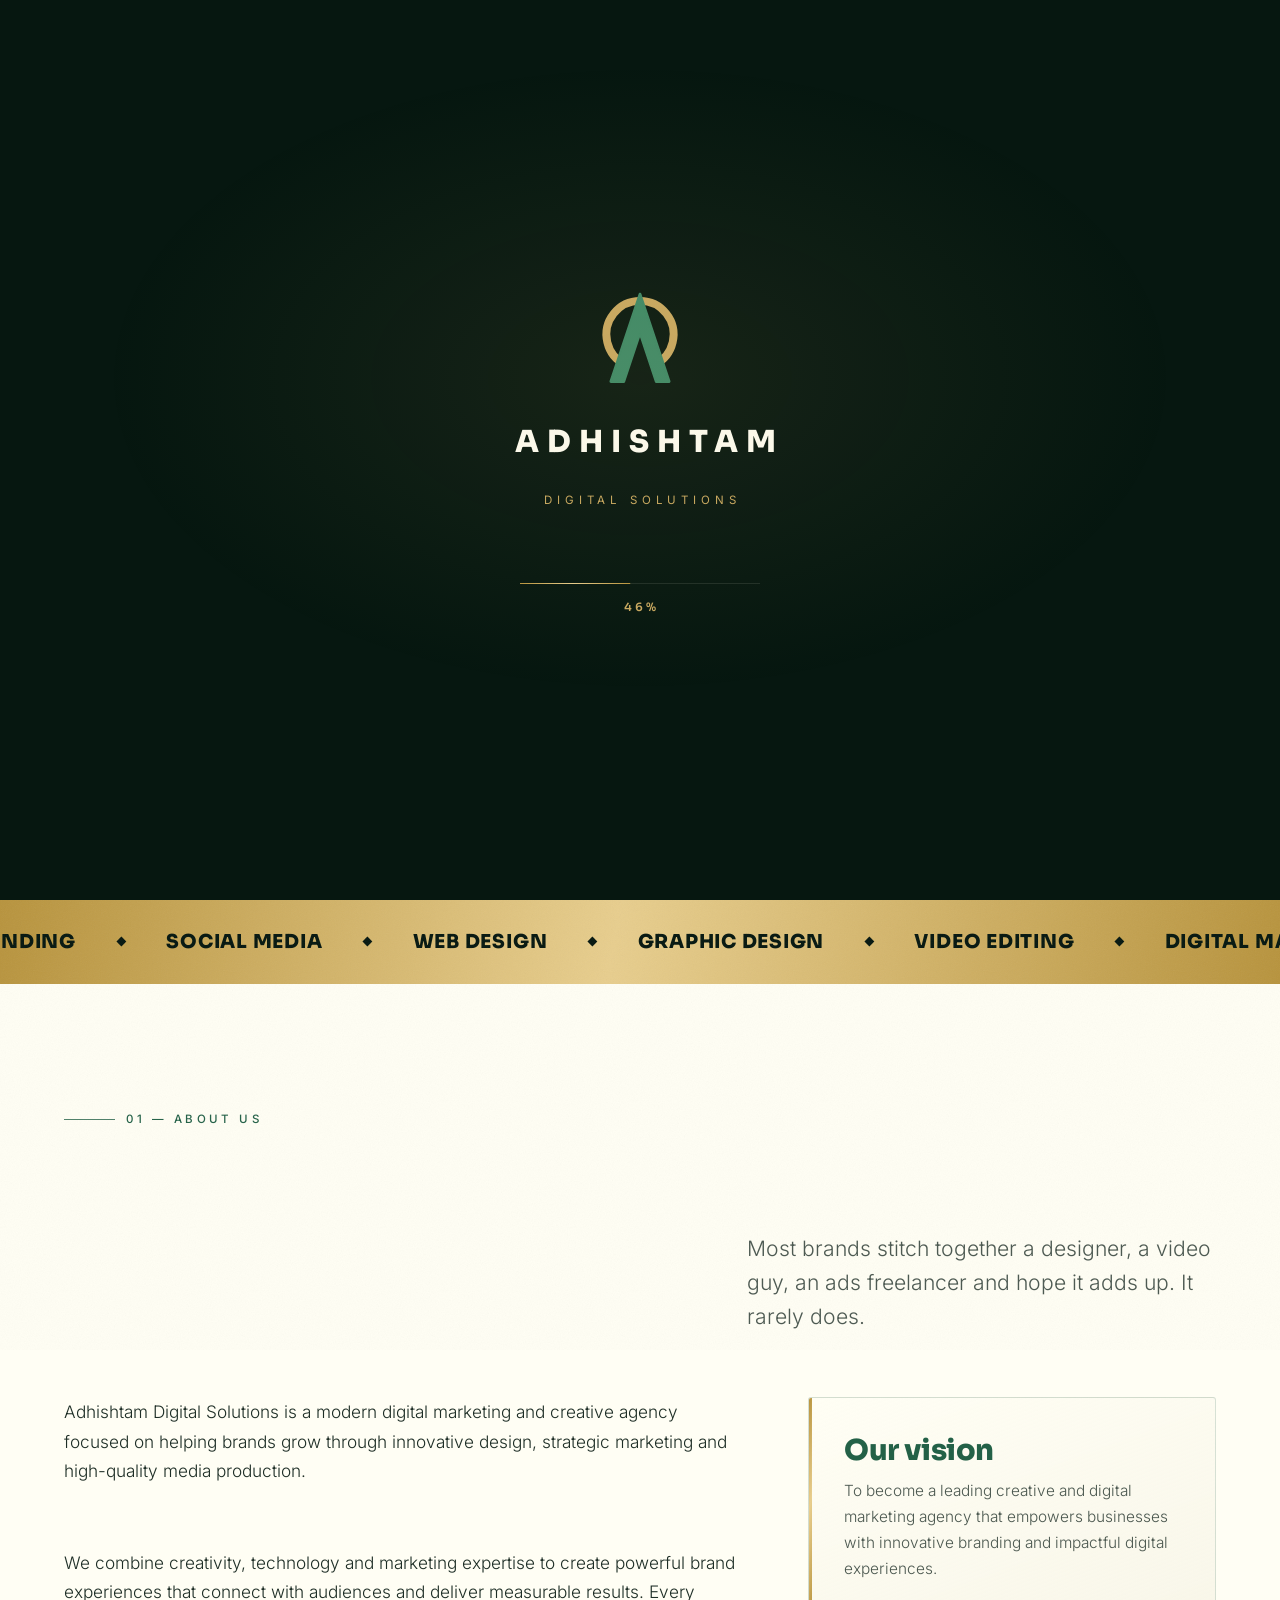
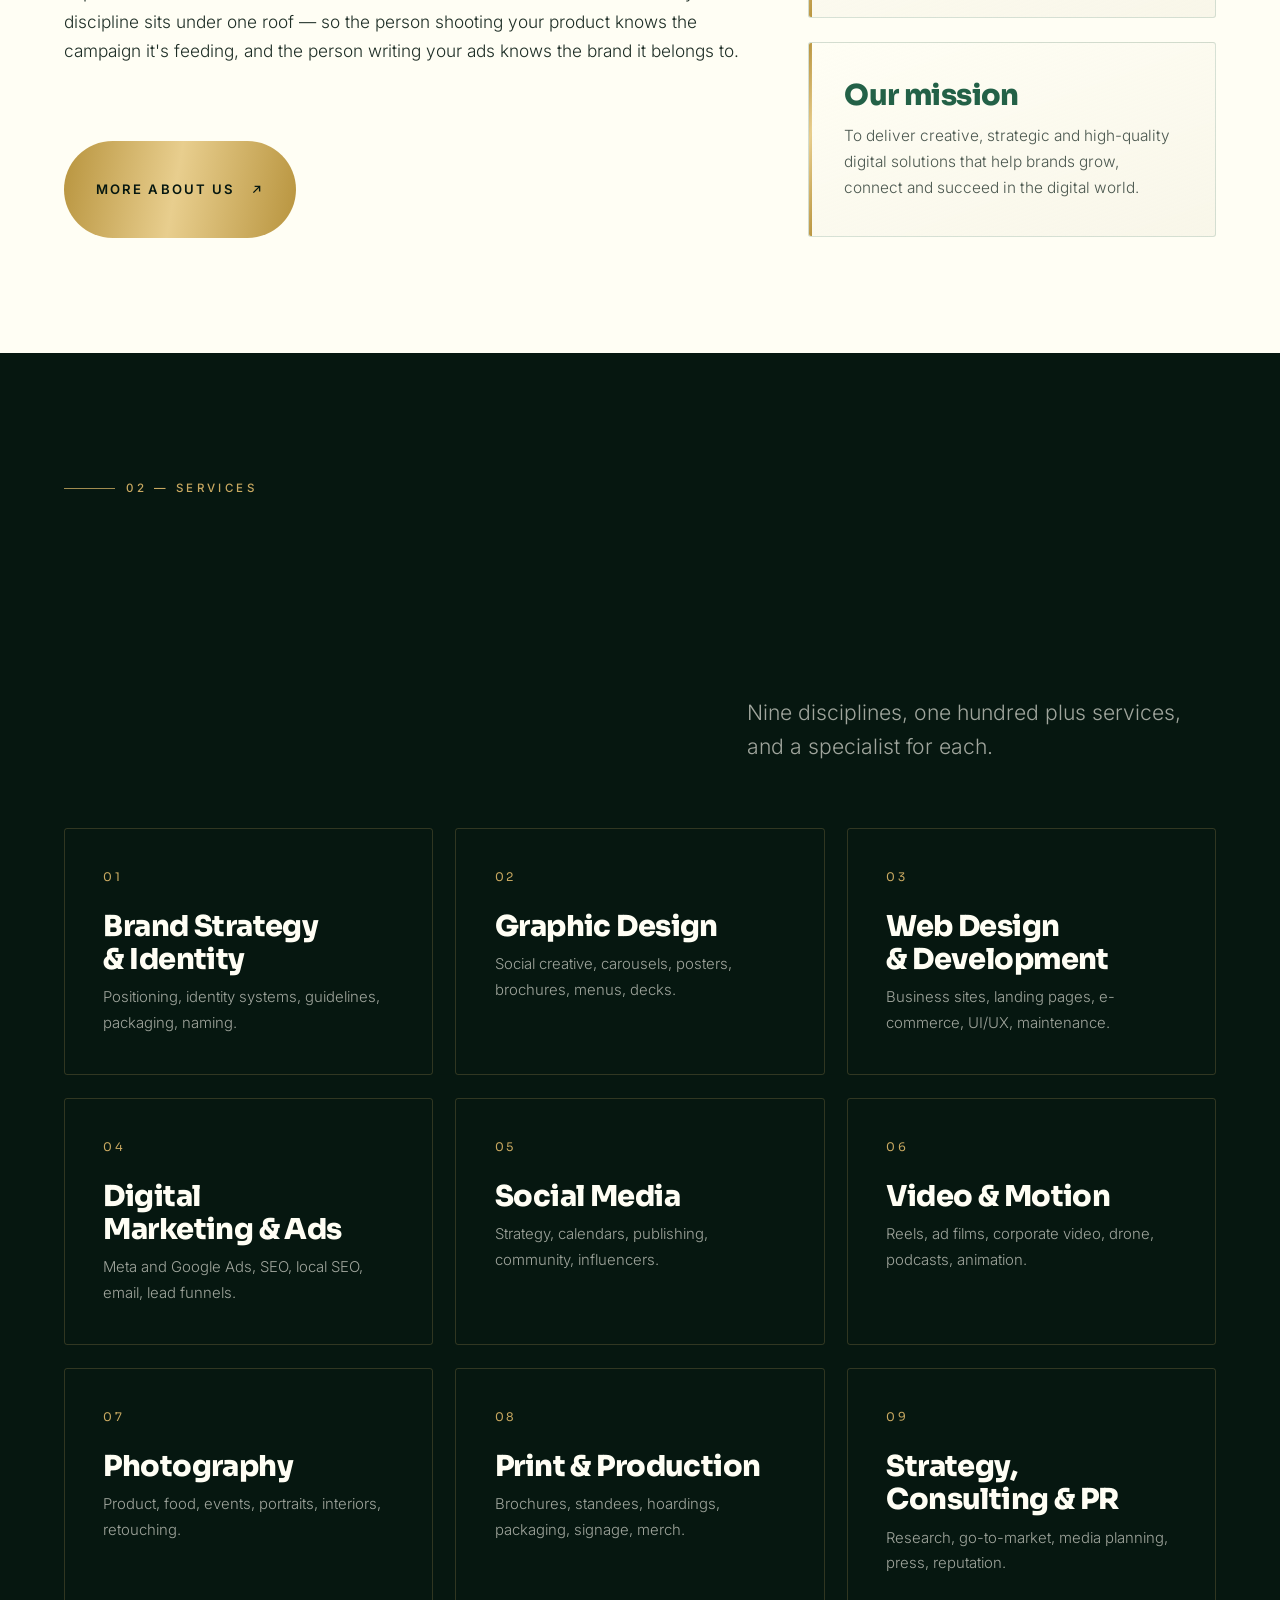
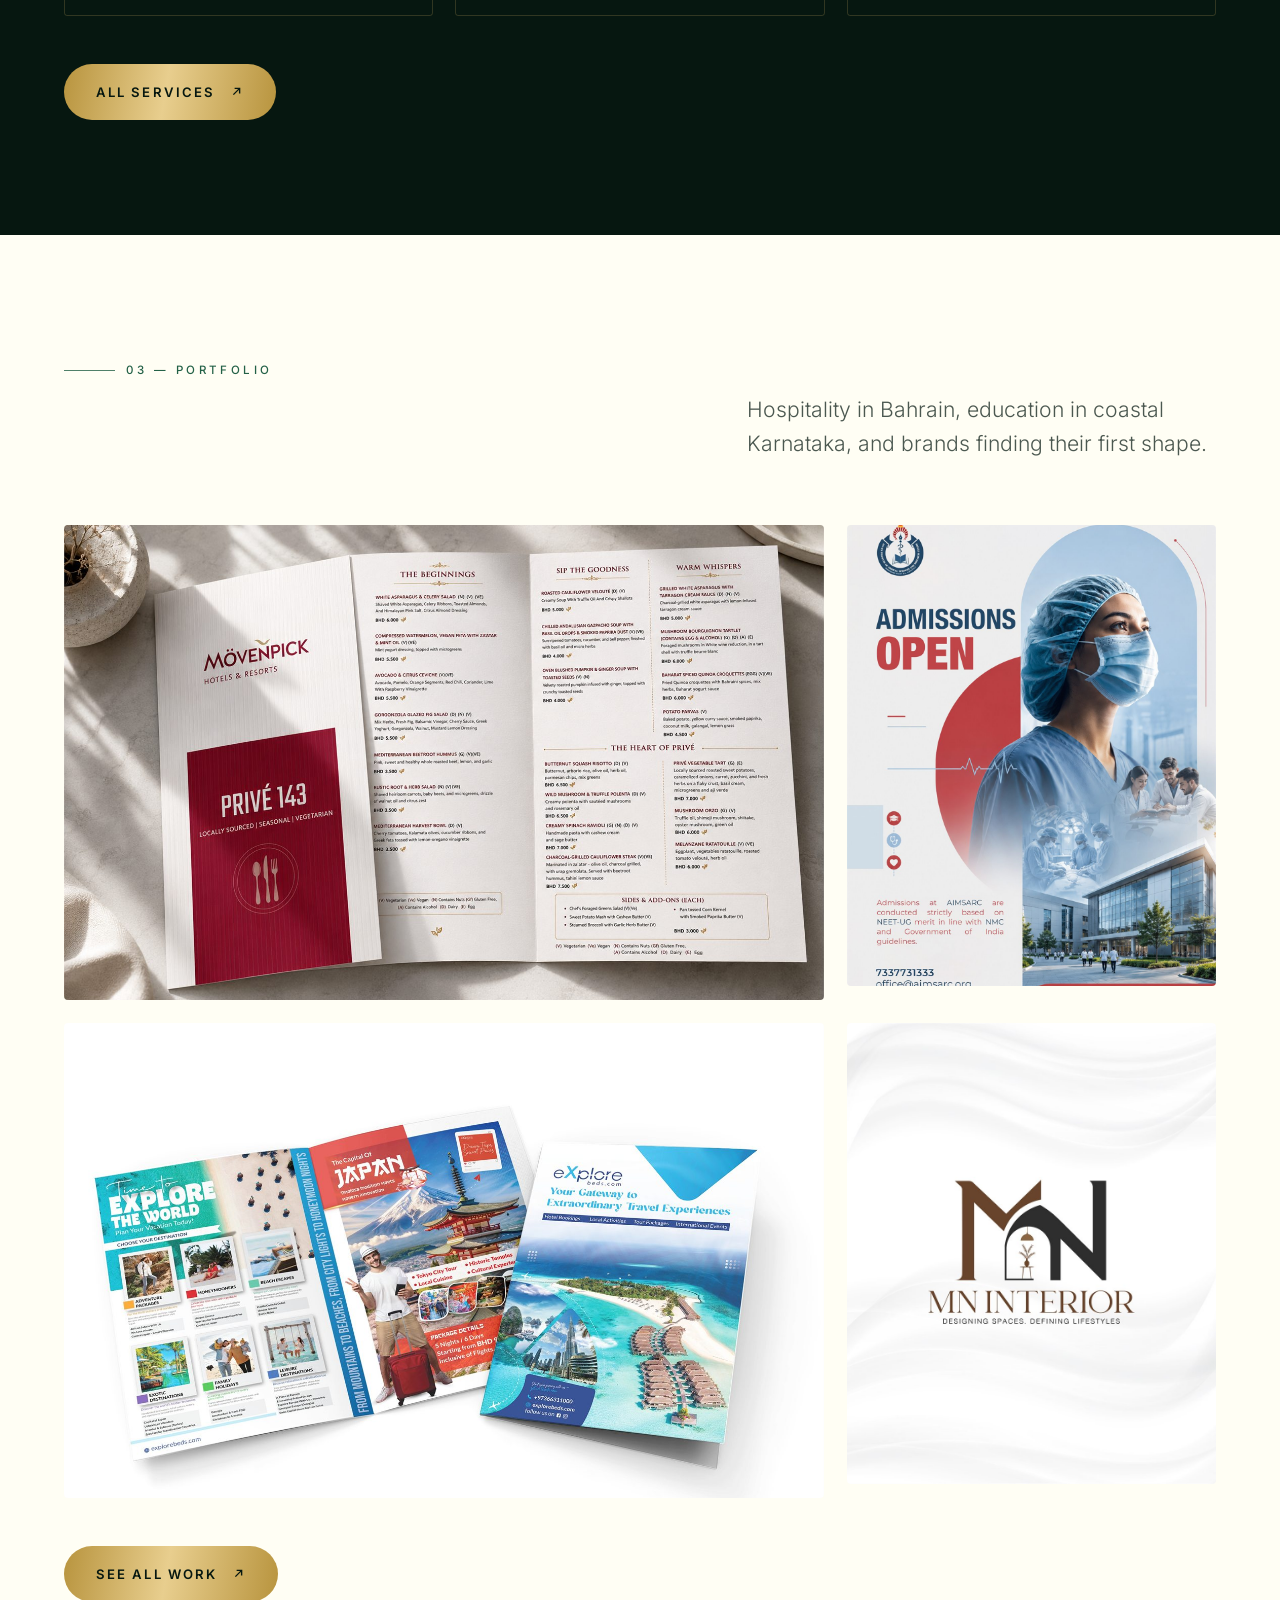
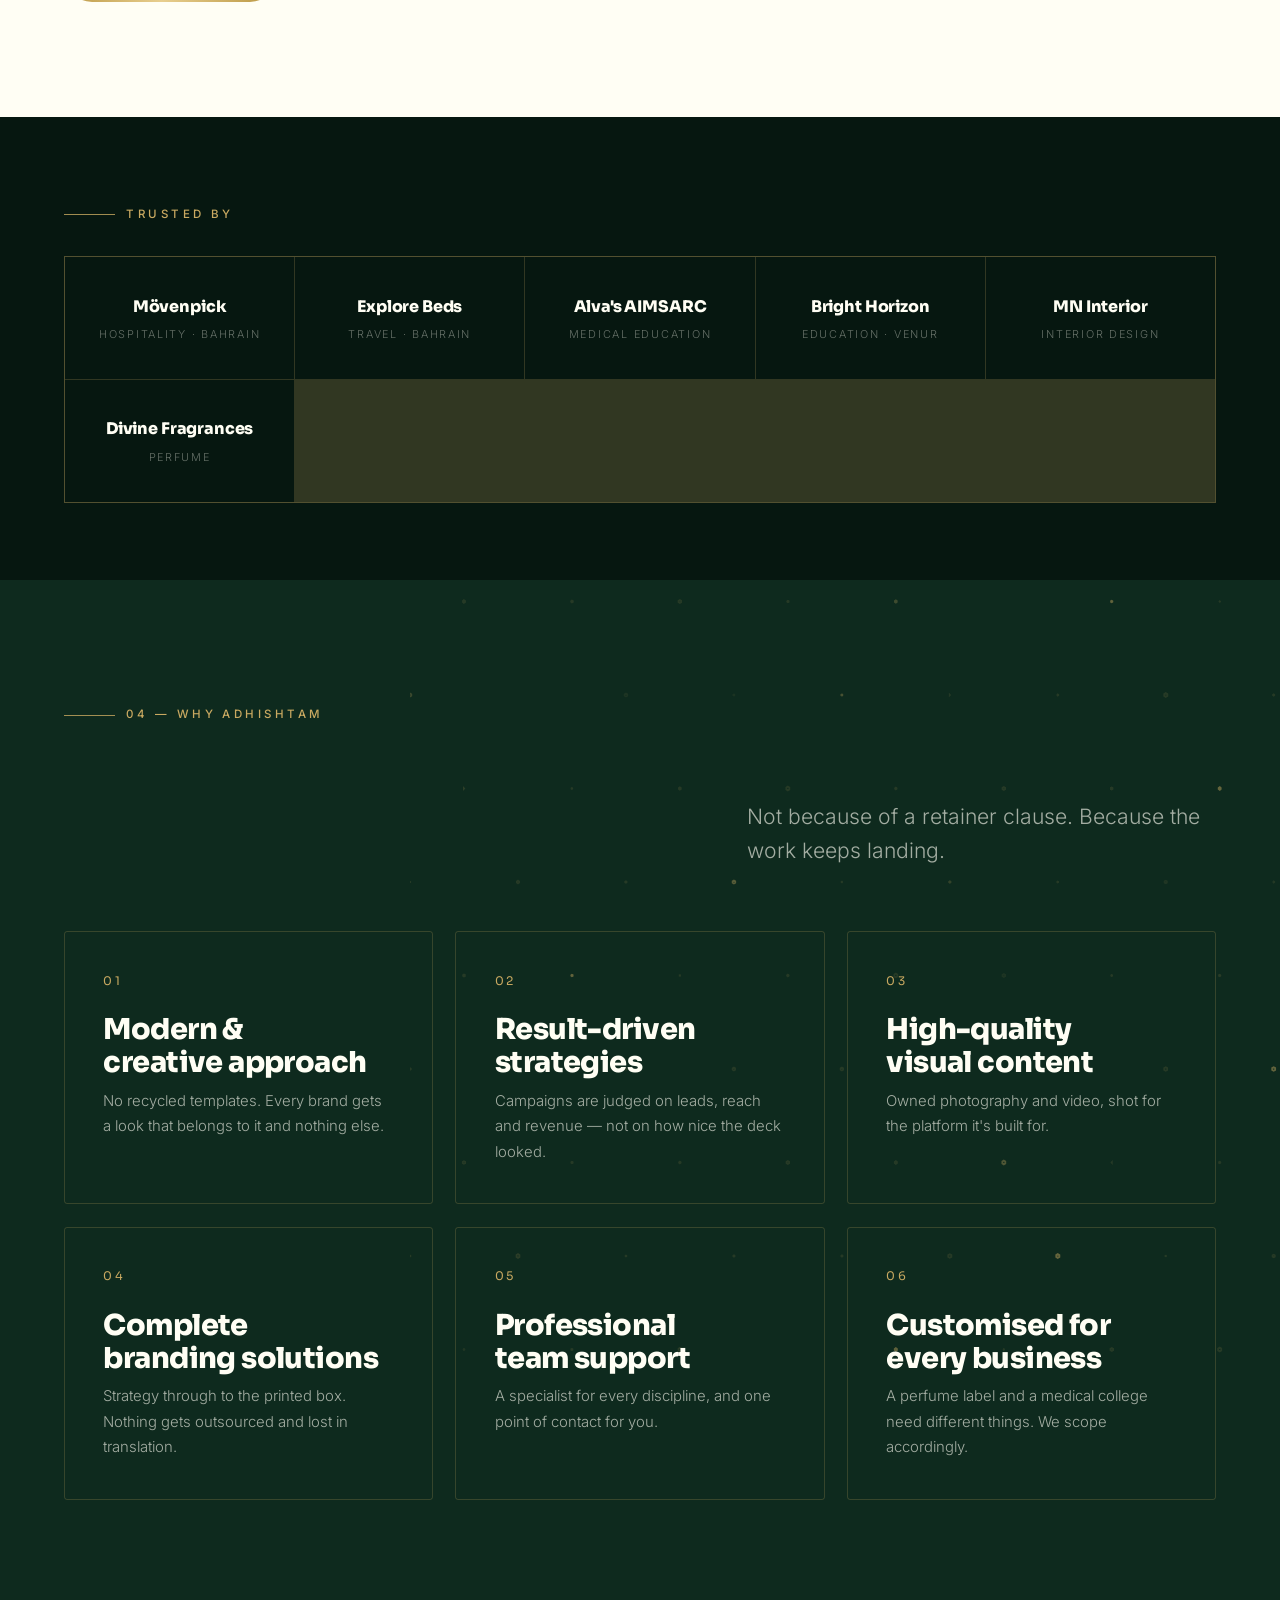
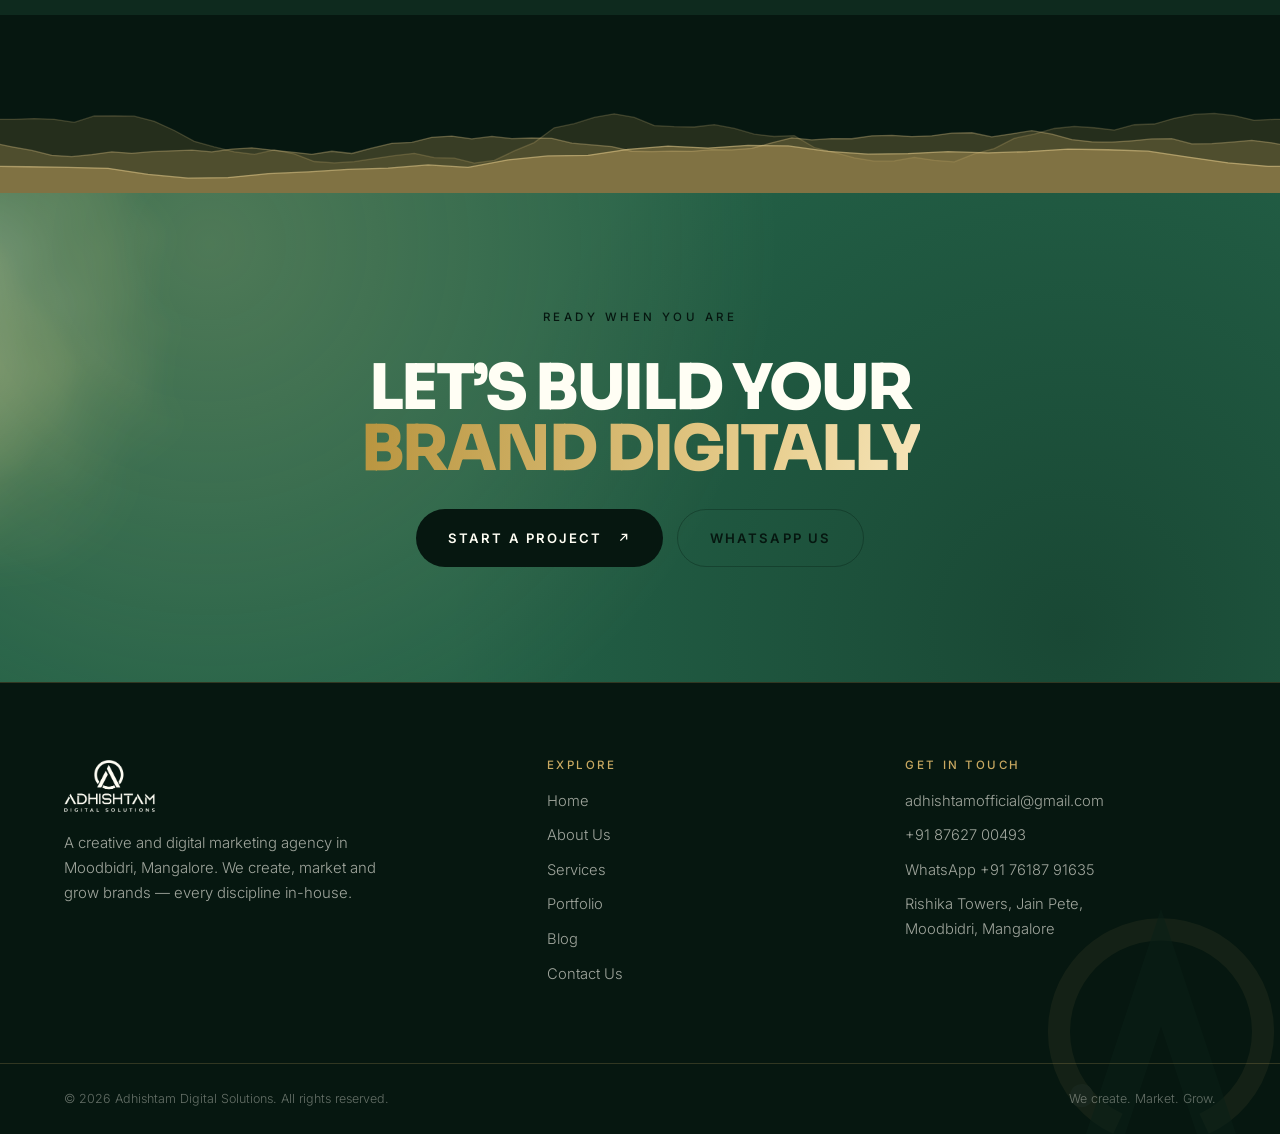
==== commit 07e59c2d: "feat: share card, lightbox, blur-up images, skip link SHARE CARD — the biggest visible fix here. og:" ====
--- a/index.html
+++ b/index.html
@@ -16,7 +16,10 @@
 <meta property="og:site_name" content="Adhishtam Digital Solutions">
 <meta property="og:title" content="Adhishtam Digital Solutions — We Create. Market. Grow.">
 <meta property="og:description" content="Adhishtam Digital Solutions is a creative and digital marketing agency in Moodbidri, Mangalore. Branding, social media, web design, video, photography, print and performance marketing — all in-house.">
-<meta property="og:image" content="https://adhishtam.com/assets/img/logo-full.png">
+<meta property="og:image" content="https://adhishtam.com/assets/img/og-card.png">
+<meta property="og:image:width" content="1200">
+<meta property="og:image:height" content="630">
+<meta property="og:image:alt" content="Adhishtam Digital Solutions — we create, market, grow">
 <meta name="twitter:card" content="summary_large_image">
 
 <!-- Fonts are self-hosted: no third-party connection to negotiate on a phone,
@@ -50,6 +53,7 @@
 }
 </script></head>
 <body>
+<a class="skip" href="#main">Skip to content</a>
 <!-- preloader — choreographed to fill its dwell time, see main.js -->
 <div class="preload" id="preload" role="status" aria-live="polite" aria-label="Loading">
   <div class="preload__inner">
@@ -112,7 +116,7 @@
   </div>
 </div>
 
-<main>
+<main id="main">
 
 <!-- hero -->
 <section class="hero" id="home">
@@ -247,19 +251,19 @@
     </div>
 
     <div class="work">
-      <article class="work__item work__item--wide rv">
+      <article class="work__item work__item--wide rv" style="--lqip:url([data-uri])">
         <img src="assets/img/work/movenpick-prive-menu.jpg" alt="Privé 143 menu designed for Mövenpick Hotels &amp; Resorts" loading="lazy" width="1500" height="1000">
         <div class="work__veil"><span class="work__cat">Print · Graphic Design</span><h3 class="work__title">Mövenpick — Privé 143 menu</h3></div>
       </article>
-      <article class="work__item work__item--wide rv rv-1">
+      <article class="work__item work__item--wide rv rv-1" style="--lqip:url([data-uri])">
         <img src="assets/img/work/explorebeds-brochure.jpg" alt="Travel brochure designed for Explore Beds" loading="lazy" width="1500" height="1027">
         <div class="work__veil"><span class="work__cat">Print · Branding</span><h3 class="work__title">Explore Beds — travel brochure</h3></div>
       </article>
-      <article class="work__item rv rv-2">
+      <article class="work__item rv rv-2" style="--lqip:url([data-uri])">
         <img src="assets/img/work/alvas-aimsarc-poster.jpg" alt="Admissions campaign poster for Alva's Institute of Medical Sciences" loading="lazy" width="1100" height="1467">
         <div class="work__veil"><span class="work__cat">Graphic · Digital Marketing</span><h3 class="work__title">Alva's AIMSARC — admissions</h3></div>
       </article>
-      <article class="work__item rv rv-3">
+      <article class="work__item rv rv-3" style="--lqip:url([data-uri])">
         <img src="assets/img/work/mn-interior.jpg" alt="Logo and identity for MN Interior" loading="lazy" width="1100" height="1100">
         <div class="work__veil"><span class="work__cat">Branding</span><h3 class="work__title">MN Interior — identity</h3></div>
       </article>
@@ -368,6 +372,23 @@
   </div>
 </footer>
 
+<!-- lightbox — the cursor says VIEW over a card, this is what it opens -->
+<div class="lightbox" id="lightbox" role="dialog" aria-modal="true" aria-label="Project image">
+  <figure>
+    <img id="lbImg" src="" alt="">
+    <figcaption><b id="lbTitle"></b><span id="lbCat"></span></figcaption>
+  </figure>
+  <button class="lb-btn lb-close" id="lbClose" aria-label="Close">
+    <svg viewBox="0 0 24 24" fill="none" stroke="currentColor" stroke-width="2" aria-hidden="true"><path d="M6 6l12 12M18 6L6 18"/></svg>
+  </button>
+  <button class="lb-btn lb-prev" id="lbPrev" aria-label="Previous project">
+    <svg viewBox="0 0 24 24" fill="none" stroke="currentColor" stroke-width="2" aria-hidden="true"><path d="M15 5l-7 7 7 7"/></svg>
+  </button>
+  <button class="lb-btn lb-next" id="lbNext" aria-label="Next project">
+    <svg viewBox="0 0 24 24" fill="none" stroke="currentColor" stroke-width="2" aria-hidden="true"><path d="M9 5l7 7-7 7"/></svg>
+  </button>
+</div>
+
 <script src="assets/js/main.js"></script>
 </body>
 </html>
--- a/assets/css/style.css
+++ b/assets/css/style.css
@@ -290,6 +290,103 @@
   transition: transform .5s var(--ease);
 }
 .tlink:hover::after { transform-origin: left; transform: scaleX(1); }
+
+/* --- skip link -----------------------------------------------------------
+   First thing in the tab order. Keyboard users otherwise wade through the
+   whole nav on every one of the six pages. */
+.skip {
+  position: fixed;
+  top: -120px; left: 1rem;
+  z-index: 9600;
+  padding: .95rem 1.5rem;
+  background: var(--gold);
+  color: var(--ink);
+  border-radius: 0 0 4px 4px;
+  font-size: .78rem;
+  font-weight: 600;
+  letter-spacing: .14em;
+  text-transform: uppercase;
+  transition: top .3s var(--ease);
+}
+.skip:focus { top: 0; }
+
+/* --- blur-up images ------------------------------------------------------
+   Each card carries a ~20px JPEG of itself as a base64 custom property. It
+   paints instantly, scaled up and therefore soft, and the real photograph
+   fades over it once decoded. Stops the grid flashing empty green rectangles
+   on a slow connection, which is most of the audience. */
+.work__item { background-image: var(--lqip); background-size: cover; background-position: center; }
+.work__item img { opacity: 0; transition: opacity .8s var(--ease); }
+.work__item img.is-loaded { opacity: 1; }
+html:not(.js) .work__item img { opacity: 1; }
+
+/* --- lightbox ------------------------------------------------------------
+   The cursor promises VIEW over a card; this is what delivers it. */
+.lightbox {
+  position: fixed;
+  inset: 0;
+  z-index: 9400;
+  display: grid;
+  place-items: center;
+  padding: clamp(1rem, 4vw, 3rem);
+  background: rgba(6, 23, 16, .94);
+  backdrop-filter: blur(6px);
+  -webkit-backdrop-filter: blur(6px);
+  opacity: 0;
+  visibility: hidden;
+  transition: opacity .4s var(--ease), visibility .4s;
+}
+.lightbox.is-open { opacity: 1; visibility: visible; }
+.lightbox figure {
+  display: grid;
+  gap: 1rem;
+  justify-items: center;
+  max-width: min(1100px, 100%);
+  transform: scale(.96);
+  transition: transform .5s var(--ease);
+}
+.lightbox.is-open figure { transform: none; }
+.lightbox img {
+  max-width: 100%;
+  max-height: 74svh;
+  width: auto;
+  object-fit: contain;
+  border-radius: 3px;
+}
+.lightbox figcaption {
+  display: grid;
+  gap: .3rem;
+  text-align: center;
+  font-size: .9rem;
+  color: var(--cream-dim);
+}
+.lightbox figcaption b {
+  font-family: var(--ff-display);
+  font-weight: 700;
+  font-size: 1.05rem;
+  color: var(--cream);
+}
+.lb-btn {
+  position: absolute;
+  display: grid;
+  place-items: center;
+  width: 52px; height: 52px;
+  border: 1px solid var(--hair);
+  border-radius: 50%;
+  color: var(--cream);
+  background: rgba(6, 23, 16, .6);
+  transition: background-color .35s, border-color .35s, color .35s, transform .35s var(--ease);
+}
+.lb-btn:hover { background: var(--gold); border-color: var(--gold); color: var(--ink); }
+.lb-btn svg { width: 20px; height: 20px; }
+.lb-close { top: clamp(1rem, 3vw, 2rem); right: clamp(1rem, 3vw, 2rem); }
+.lb-prev { left: clamp(.6rem, 2.5vw, 2rem); top: 50%; margin-top: -26px; }
+.lb-next { right: clamp(.6rem, 2.5vw, 2rem); top: 50%; margin-top: -26px; }
+@media (max-width: 620px) {
+  .lb-prev { left: 50%; margin-left: -66px; top: auto; bottom: 1rem; margin-top: 0; }
+  .lb-next { right: 50%; margin-right: -66px; top: auto; bottom: 1rem; margin-top: 0; }
+  .lightbox img { max-height: 60svh; }
+}
 
 /* --- cursor ------------------------------------------------------------- */
 .cursor, .cursor-dot {
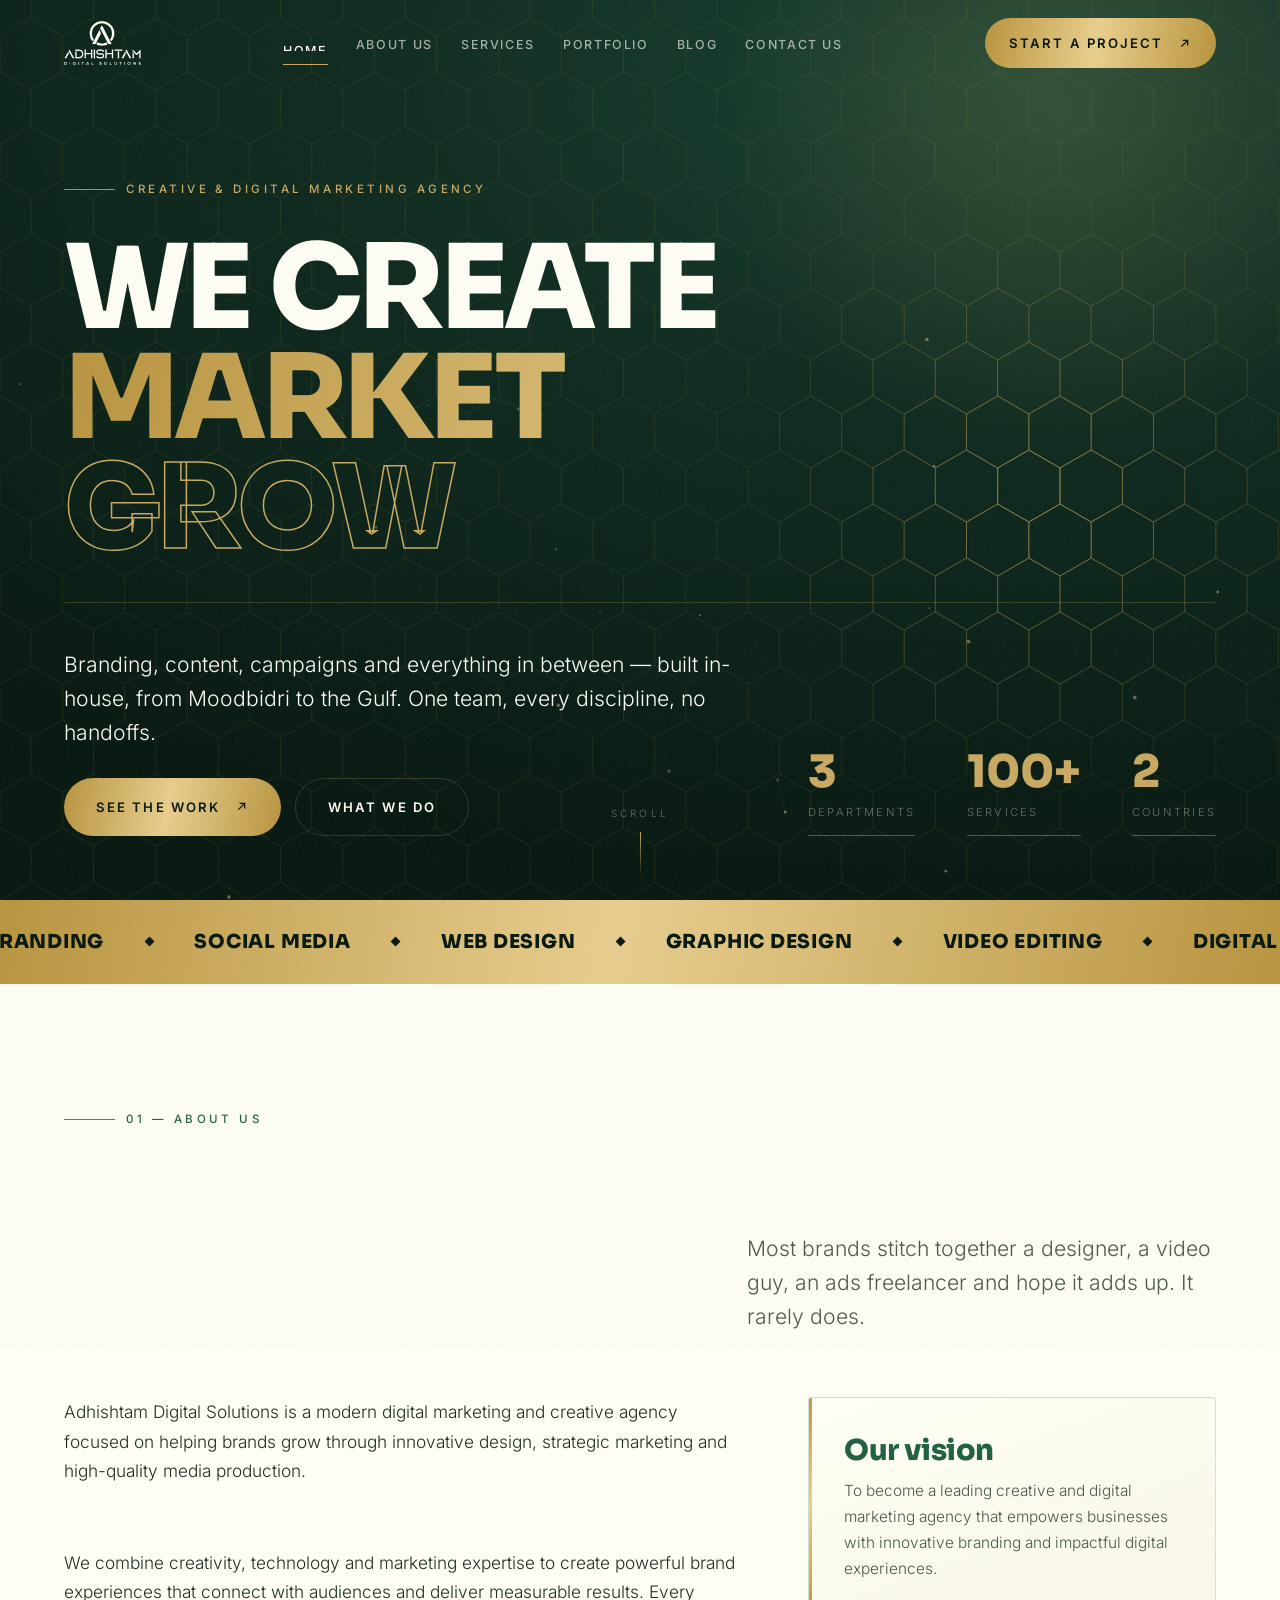
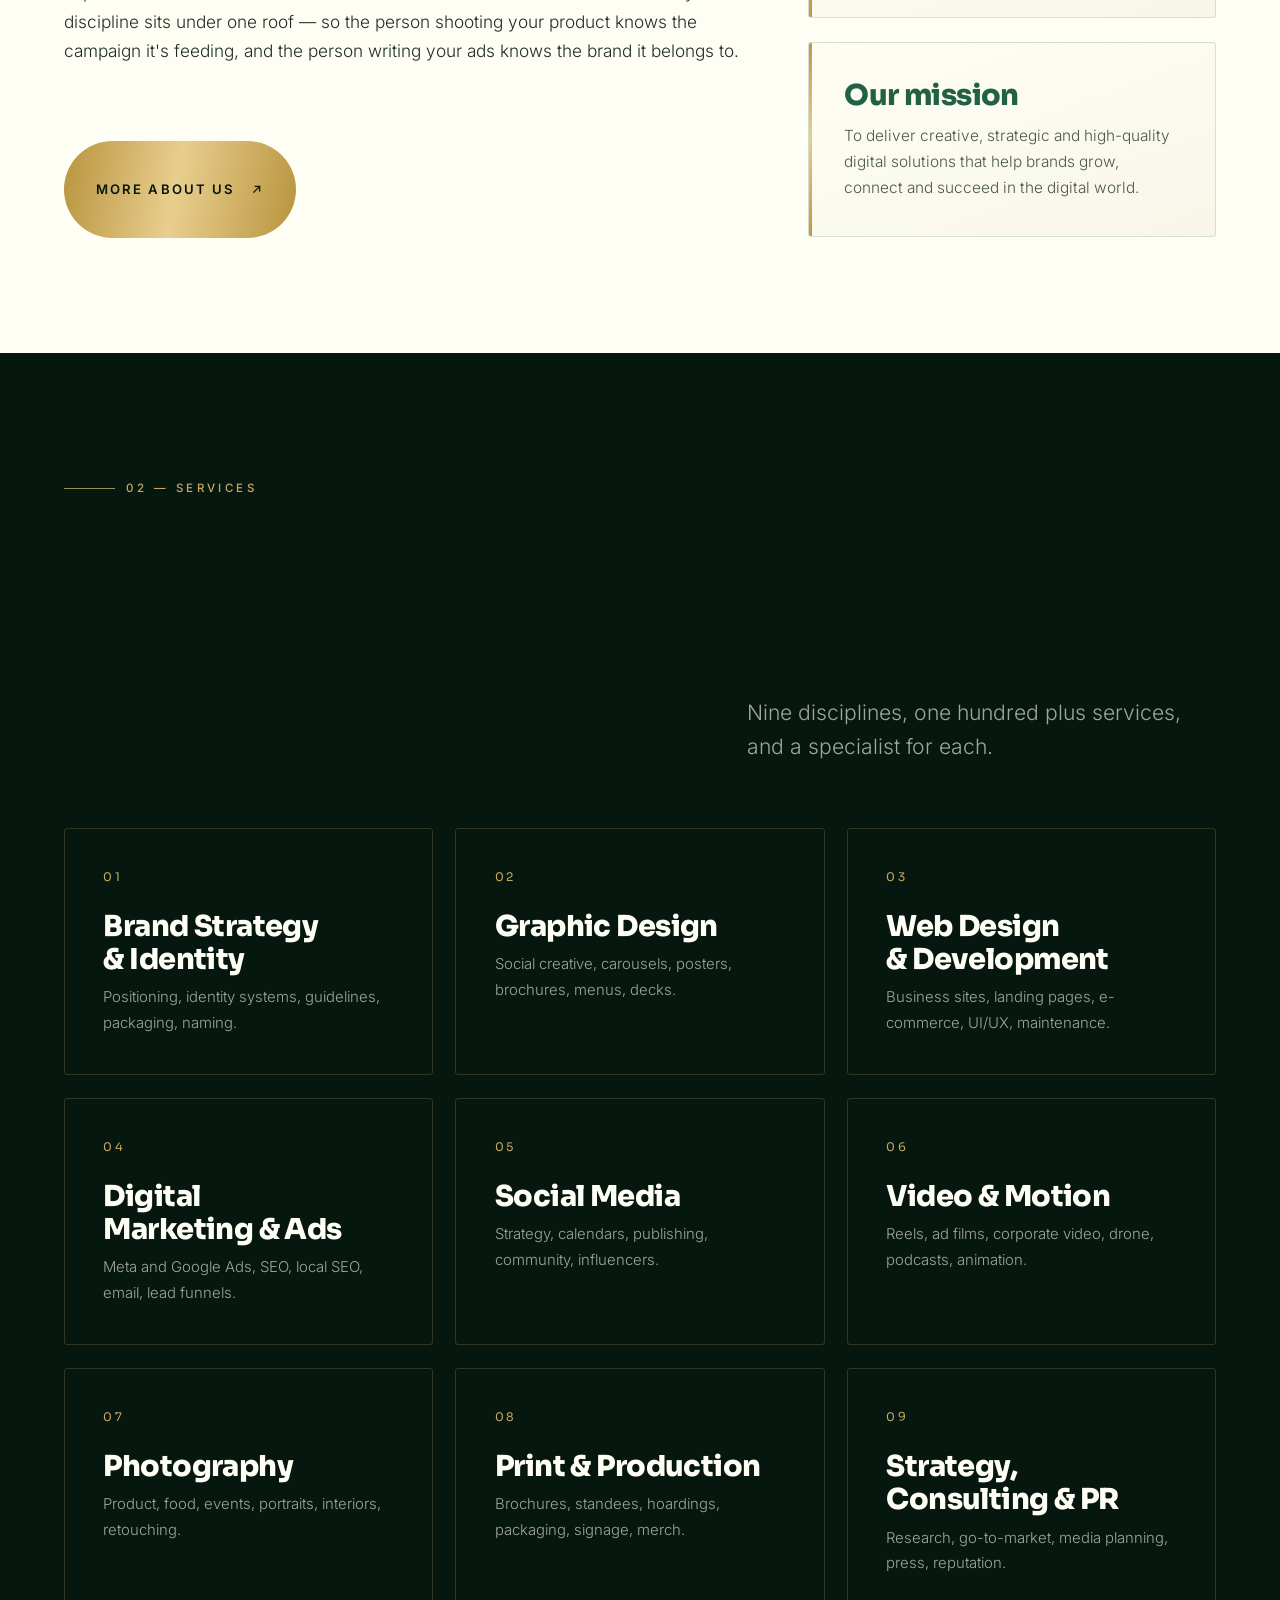
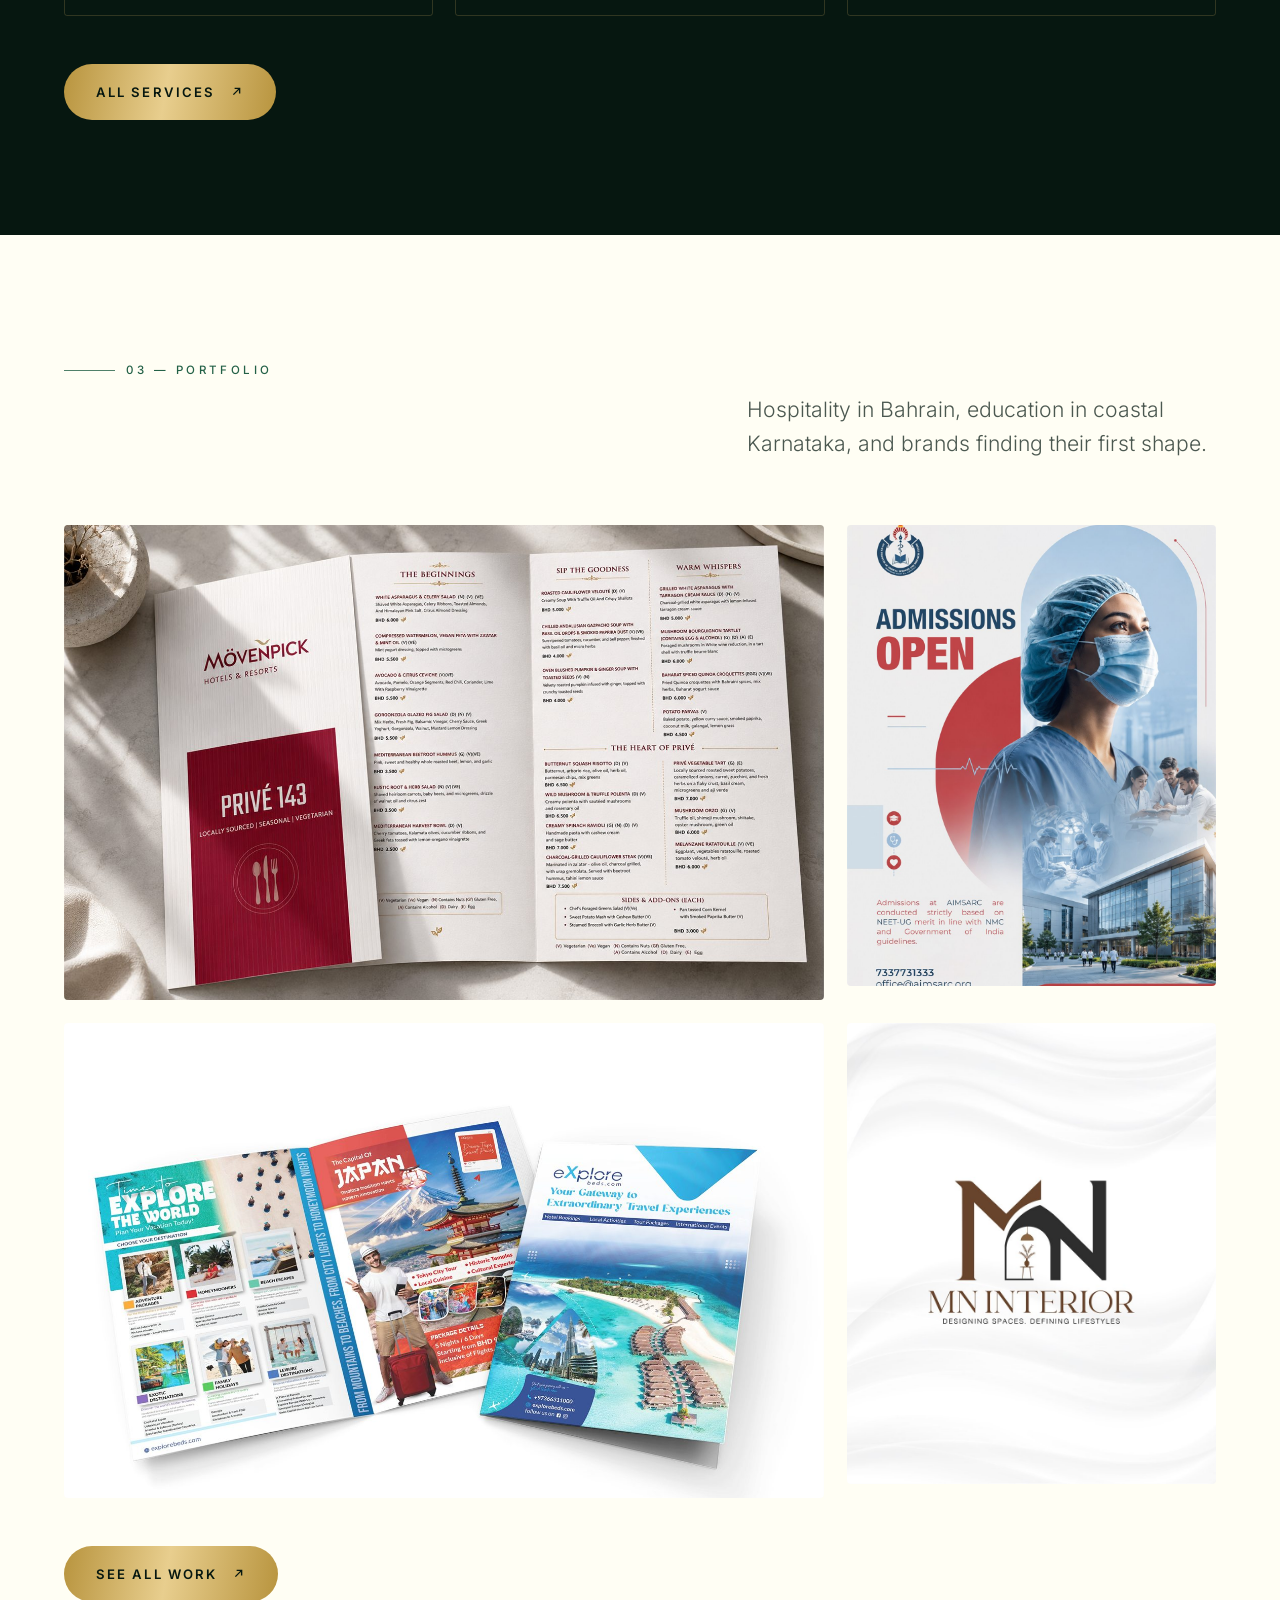
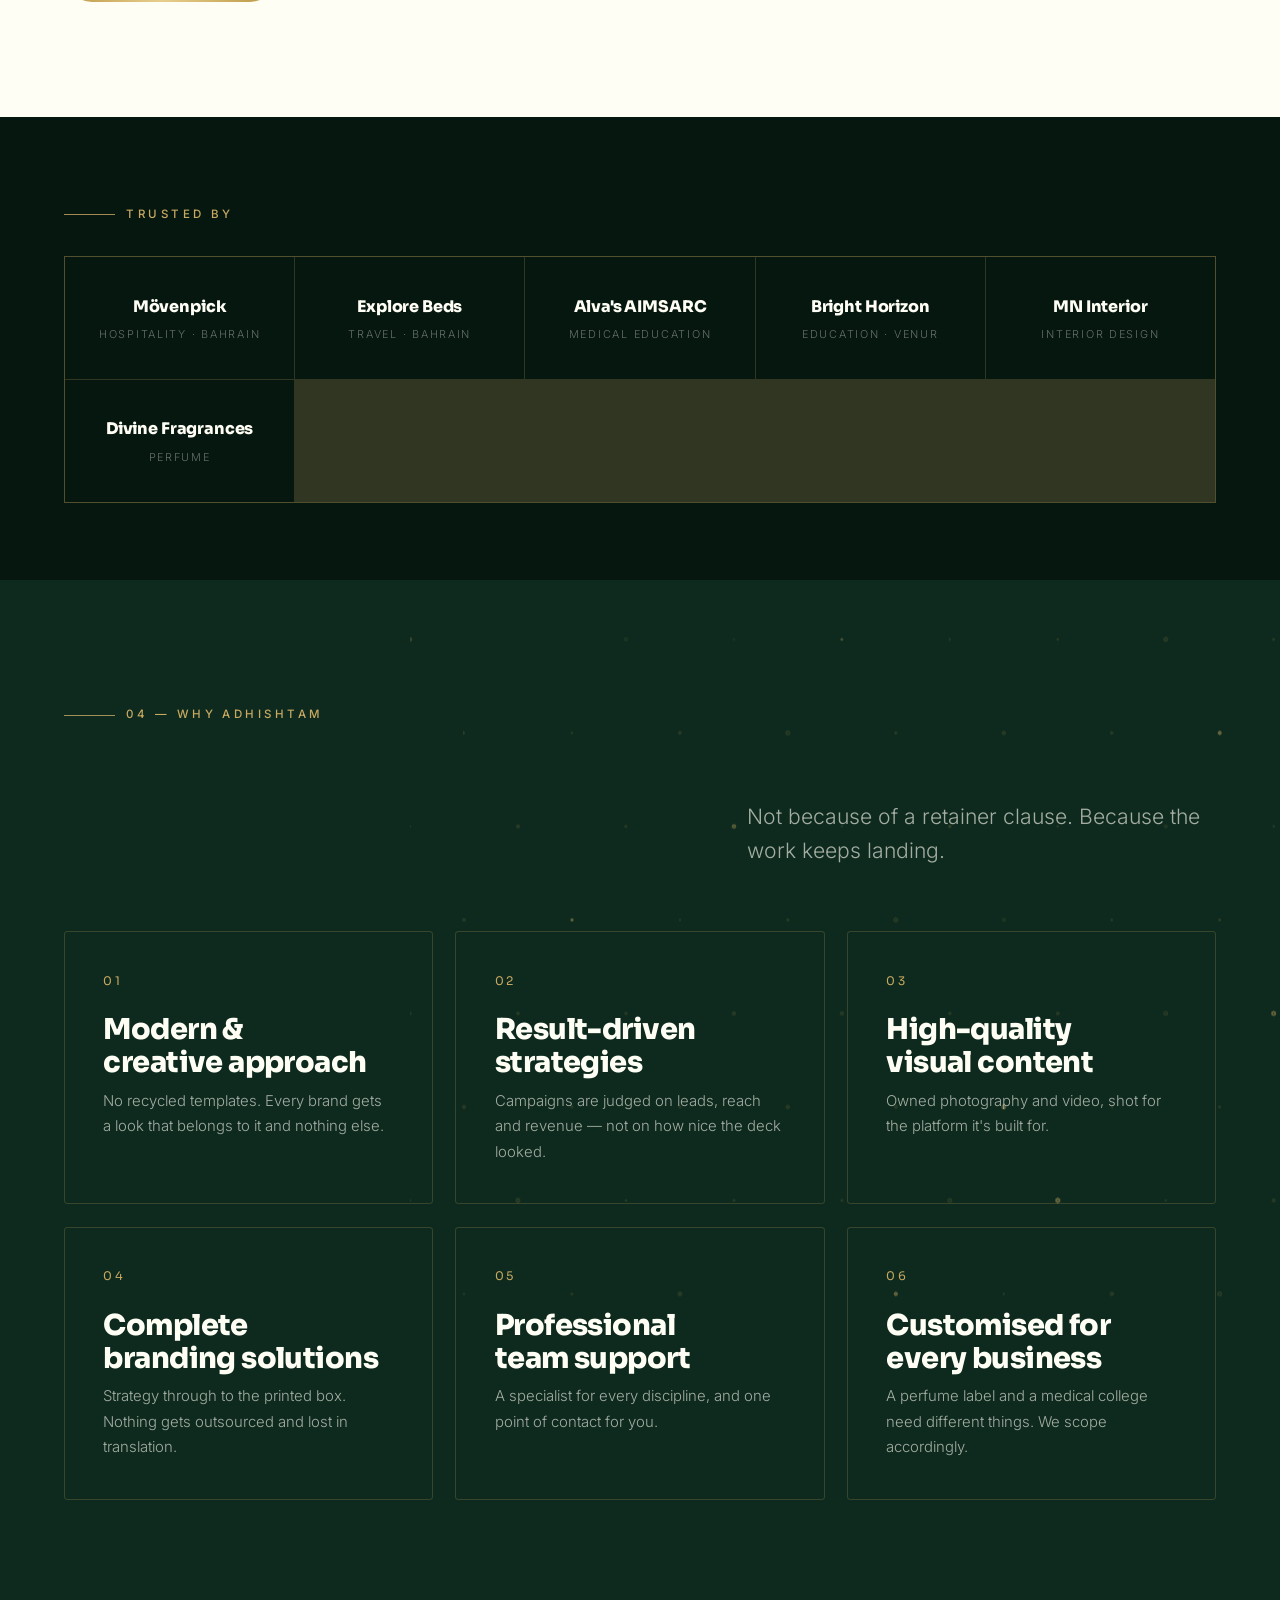
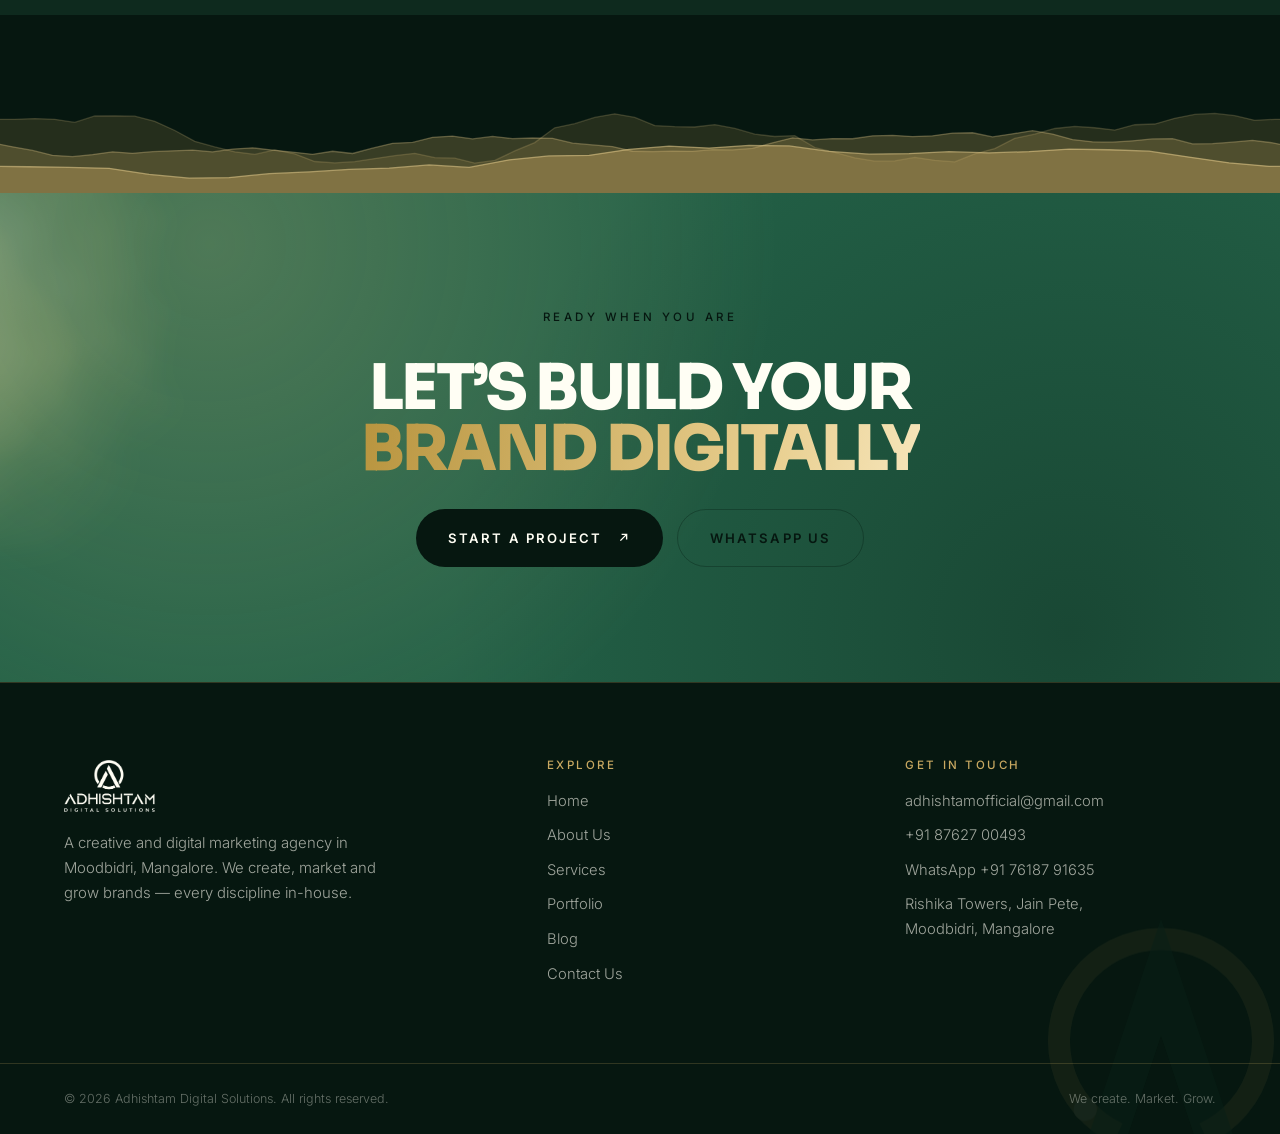
==== commit 99b6eba5: "feat: remove the opening logo preloader The home page now opens straight onto the hero. The lightbox" ====
--- a/index.html
+++ b/index.html
@@ -54,23 +54,6 @@
 </script></head>
 <body>
 <a class="skip" href="#main">Skip to content</a>
-<!-- preloader — choreographed to fill its dwell time, see main.js -->
-<div class="preload" id="preload" role="status" aria-live="polite" aria-label="Loading">
-  <div class="preload__inner">
-    <svg class="preload__mark" viewBox="0 0 100 100" fill="none" aria-hidden="true">
-      <path class="pl-ring" d="M37.32 73.19 A30 30 0 1 1 62.68 73.19" stroke="#c9a961" stroke-width="7"/>
-      <path class="pl-line" d="M50 10 L76 88 L64.5 88 L50 44.5 L35.5 88 L24 88 Z" stroke="#3c8a68" stroke-width="2.5"/>
-      <path class="pl-fill" d="M50 10 L76 88 L64.5 88 L50 44.5 L35.5 88 L24 88 Z" fill="#3c8a68"/>
-    </svg>
-    <div class="preload__word" aria-hidden="true">ADHISHTAM</div>
-    <div class="preload__tag" aria-hidden="true">Digital Solutions</div>
-  </div>
-  <div class="preload__meter" aria-hidden="true">
-    <div class="preload__bar"><i id="preloadBar"></i></div>
-    <div class="preload__num"><span id="preloadNum">0</span></div>
-  </div>
-</div>
-
 <div class="progress" id="progress"></div>
 <div class="cursor" id="cursor" aria-hidden="true"><span class="cursor__label">View</span></div>
 <div class="cursor-dot" id="cursorDot" aria-hidden="true"></div>
--- a/assets/css/style.css
+++ b/assets/css/style.css
@@ -421,107 +421,8 @@
   .cursor, .cursor-dot { display: none; }
 }
 
-/* --- preloader -----------------------------------------------------------
-   Held deliberately for ~5.2s. That is a long time to look at nothing, so it
-   is choreographed: ring draws, peak draws then fills, wordmark tracks in,
-   tagline follows, meter runs the whole way, then the panel lifts away. */
+/* Scroll lock, used while the lightbox is open. */
 html.is-loading, html.is-loading body { overflow: hidden; }
-
-.preload {
-  position: fixed;
-  inset: 0;
-  z-index: 9500;
-  display: grid;
-  align-content: center;
-  justify-items: center;
-  gap: clamp(2.5rem, 8vh, 4.5rem);
-  padding: var(--pad);
-  background: var(--ink);
-  transition: transform .9s var(--ease), visibility .9s;
-}
-.preload::after {           /* faint gold vignette so it isn't a flat black */
-  content: "";
-  position: absolute;
-  inset: 0;
-  background: radial-gradient(60% 50% at 50% 42%, rgba(201, 169, 97, .09), transparent 70%);
-  pointer-events: none;
-}
-.preload.is-done { transform: translateY(-100%); visibility: hidden; }
-.preload.is-done .preload__inner,
-.preload.is-done .preload__meter { opacity: 0; transition: opacity .35s ease; }
-
-.preload__inner { display: grid; justify-items: center; gap: 1.4rem; position: relative; }
-
-.preload__mark { width: clamp(78px, 17vw, 112px); }
-.pl-ring, .pl-line { stroke-linecap: round; stroke-linejoin: round; }
-.pl-ring {
-  stroke-dasharray: 165; stroke-dashoffset: 165;
-  animation: draw 1.5s var(--ease) .15s forwards;
-}
-.pl-line {
-  stroke-dasharray: 285; stroke-dashoffset: 285;
-  animation: draw 1.7s var(--ease) .55s forwards;
-}
-.pl-fill { opacity: 0; animation: pl-in 1s var(--ease) 1.75s forwards; }
-@keyframes draw  { to { stroke-dashoffset: 0; } }
-@keyframes pl-in { to { opacity: 1; } }
-
-.preload__word {
-  font-family: var(--ff-display);
-  font-weight: 800;
-  font-size: clamp(1.15rem, 5.5vw, 1.9rem);
-  color: var(--cream);
-  opacity: 0;
-  letter-spacing: .62em;
-  text-indent: .62em;          /* balances the trailing letter-space */
-  animation: pl-word 1.3s var(--ease) 1.9s forwards;
-}
-@keyframes pl-word {
-  from { opacity: 0; letter-spacing: .62em; }
-  to   { opacity: 1; letter-spacing: .26em; }
-}
-
-.preload__tag {
-  font-size: clamp(.62rem, 2.6vw, .72rem);
-  font-weight: 400;
-  letter-spacing: .42em;
-  text-indent: .42em;
-  text-transform: uppercase;
-  color: var(--gold);
-  opacity: 0;
-  animation: pl-in .9s var(--ease) 2.7s forwards;
-}
-
-.preload__meter {
-  display: grid;
-  justify-items: center;
-  gap: .9rem;
-  position: relative;
-}
-.preload__bar {
-  width: min(240px, 52vw);
-  height: 1px;
-  background: var(--hair-soft);
-  position: relative;
-  overflow: hidden;
-}
-.preload__bar i {
-  position: absolute;
-  inset: 0;
-  background: var(--gold-grad);
-  transform: scaleX(0);
-  transform-origin: left;
-}
-.preload__num {
-  font-family: var(--ff-display);
-  font-weight: 600;
-  font-size: .72rem;
-  letter-spacing: .3em;
-  text-indent: .3em;
-  color: var(--gold);
-  font-variant-numeric: tabular-nums;
-}
-.preload__num::after { content: "%"; }
 
 /* --- scroll progress ---------------------------------------------------- */
 .progress {
@@ -1680,10 +1581,145 @@
   .scroll-cue { display: none; }
 }
 
+/* ==========================================================================
+   ENHANCEMENT LAYER
+   Layered on top of the motion system — nothing above is replaced or removed.
+   Additive only: no copy, layout, spacing, type or palette changes. Every
+   colour here is an existing token.
+
+   Cost discipline: no new always-on animation. Everything is pointer-driven
+   (zero idle cost) or folded into an rAF-throttled scroll pass, and animates
+   transform/opacity or a single small background-position.
+   ========================================================================== */
+
+/* --- 1. specular sweep on solid buttons ----------------------------------
+   A narrow highlight travels the gold on hover, so buttons read as the same
+   foil the gold text already does. Painted as a second background layer
+   rather than a pseudo-element: ::after is taken by the existing cream fill,
+   and this way the sweep sits under that fill and under the label instead of
+   fighting either for stacking order.
+   At rest the layer is parked off the right edge, so the button is pixel-for-
+   pixel what it was before. --gold-grad stays the base layer, untouched. */
+.btn:not(.btn--ghost) {
+  background-image:
+    linear-gradient(105deg, transparent 42%, rgba(255, 255, 255, .40) 48%, transparent 54%),
+    var(--gold-grad);
+  background-repeat: no-repeat;
+  background-size: 240% 100%, 100% 100%;
+  background-position: 155% 0, 0 0;
+}
+/* The transition lives on :hover only, so the band sweeps in and then snaps
+   back off-canvas invisibly rather than sweeping backwards on mouse-out. */
+.btn:not(.btn--ghost):hover,
+.btn:not(.btn--ghost):focus-visible {
+  background-position: -75% 0, 0 0;
+  transition: transform .5s var(--ease),
+              box-shadow .5s var(--ease),
+              background-position .9s var(--ease);
+}
+
+/* --- 2. ambient cursor spotlight -----------------------------------------
+   Pointer light already existed inside portfolio cards; this extends the same
+   idea to the dark sections so the site has one lighting model rather than a
+   local trick. The glow is a fixed-size child moved by transform only — no
+   repaint of the section, and it composites on the GPU.
+   Elements are created by main.js, so no page markup changed. */
+.section > .wrap { position: relative; z-index: 1; }  /* out of flow already; no visual change */
+
+.spot {
+  position: absolute;
+  inset: 0;
+  z-index: 0;
+  overflow: hidden;
+  pointer-events: none;
+  opacity: 0;
+  transition: opacity .55s var(--ease);
+}
+.spot.is-on { opacity: 1; }
+.spot i {
+  position: absolute;
+  left: 0; top: 0;
+  width: 760px; height: 760px;
+  margin: -380px 0 0 -380px;
+  background: radial-gradient(circle,
+              rgba(201, 169, 97, .115),
+              rgba(201, 169, 97, .045) 38%,
+              transparent 66%);
+  will-change: transform;
+}
+
+/* --- 3. pointer-tracked border highlight on cards ------------------------
+   A gold segment of the border lights where the cursor is. Uses the existing
+   hairline vocabulary rather than introducing a new one, and leaves the
+   existing lift and ::before wash exactly as they were.
+   Guarded by @supports: without mask-composite the radial would flood the
+   whole card instead of masking to its edge, so unsupported browsers get
+   nothing rather than something wrong. */
+@supports ((-webkit-mask-composite: xor) or (mask-composite: exclude)) {
+  .card, .post { --cx: 50%; --cy: 50%; }
+  .card::after, .post::after {
+    content: "";
+    position: absolute;
+    inset: 0;
+    z-index: 1;
+    border-radius: inherit;
+    padding: 1px;
+    background: radial-gradient(190px circle at var(--cx) var(--cy),
+                rgba(232, 206, 142, .85),
+                rgba(201, 169, 97, .22) 42%,
+                transparent 64%);
+    -webkit-mask: linear-gradient(#000 0 0) content-box, linear-gradient(#000 0 0);
+            mask: linear-gradient(#000 0 0) content-box, linear-gradient(#000 0 0);
+    -webkit-mask-composite: xor;
+            mask-composite: exclude;
+    opacity: 0;
+    transition: opacity .45s var(--ease);
+    pointer-events: none;
+  }
+  .card:hover::after, .post:hover::after { opacity: 1; }
+}
+
+/* --- 4. form field focus ---------------------------------------------------
+   Contact is the conversion page and had the least going on: fields changed
+   border colour and nothing else. A rule draws under the focused field — the
+   same draw-in idiom as the stat rules and the accordion thread — plus a
+   little inset warmth. Additive to the existing focus styles, and an inset
+   shadow rather than a ring so it cannot be mistaken for the focus outline. */
+.field { position: relative; }
+.field::after {
+  content: "";
+  position: absolute;
+  left: 0; right: 0; bottom: 0;
+  height: 1px;
+  background: var(--gold-grad);
+  transform: scaleX(0);
+  transform-origin: left;
+  transition: transform .55s var(--ease);
+  pointer-events: none;
+}
+.field:focus-within::after { transform: scaleX(1); }
+.field input:focus,
+.field select:focus,
+.field textarea:focus { box-shadow: inset 0 0 26px -16px var(--gold); }
+
+/* --- 5. parallax on the decorative backdrops -----------------------------
+   Positions are written by main.js. Declared here only so the intent is
+   findable from the stylesheet. .deco--topo is centred with the `translate`
+   property, which composes with `transform` rather than being overwritten by
+   it — that is why the JS sets transform and not translate. */
+
+@media (prefers-reduced-motion: reduce) {
+  /* Drop the specular band entirely — with transitions disabled it would
+     otherwise jump into place as a flash. */
+  .btn:not(.btn--ghost) { background-image: var(--gold-grad); }
+  .spot { display: none; }
+  .card::after, .post::after { display: none; }
+  .field::after { transition: none; }
+}
+
 /* --- no-JS fallback ------------------------------------------------------
    Nothing may depend on JS to become visible. If main.js never runs, the
-   preloader must not exist and every animated-in element starts settled. */
-html:not(.js) .preload,
+   every animated-in element starts settled. */
 html:not(.js) .cursor,
 html:not(.js) .cursor-dot,
 html:not(.js) .progress { display: none; }
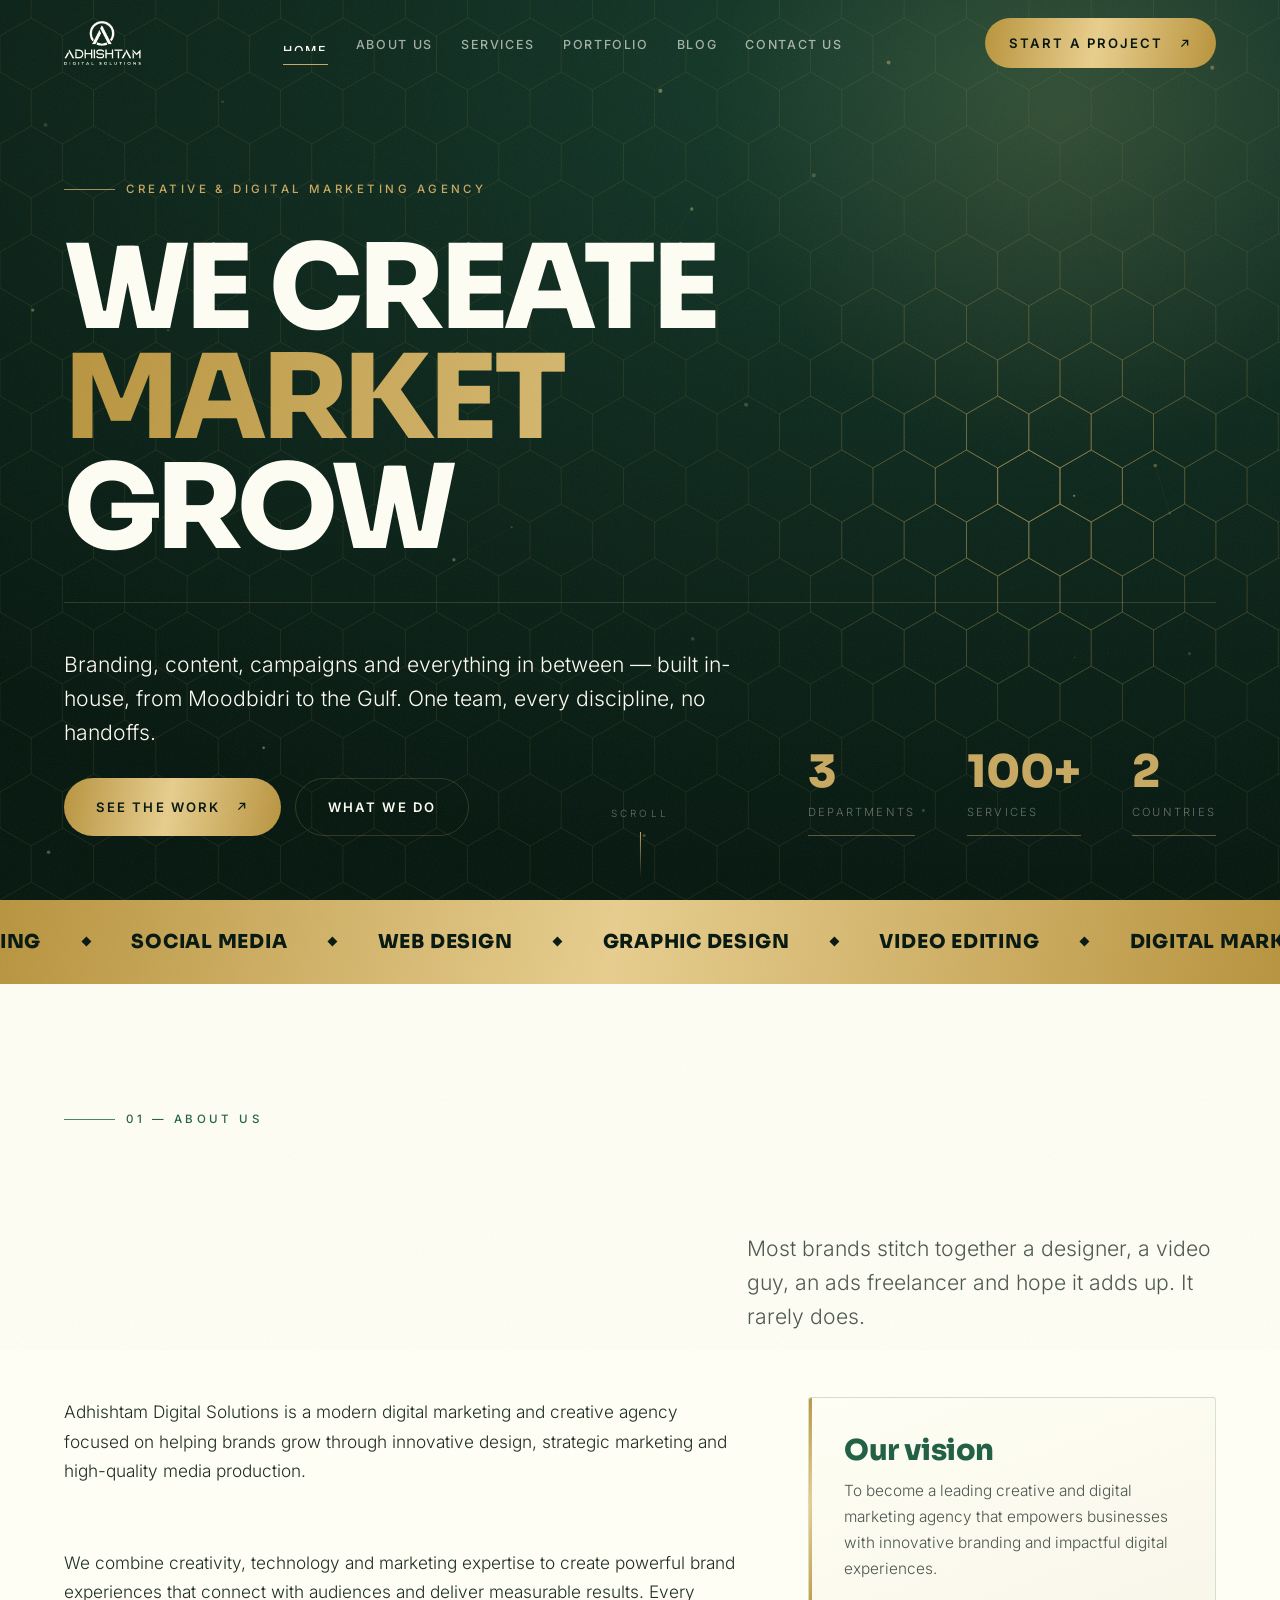
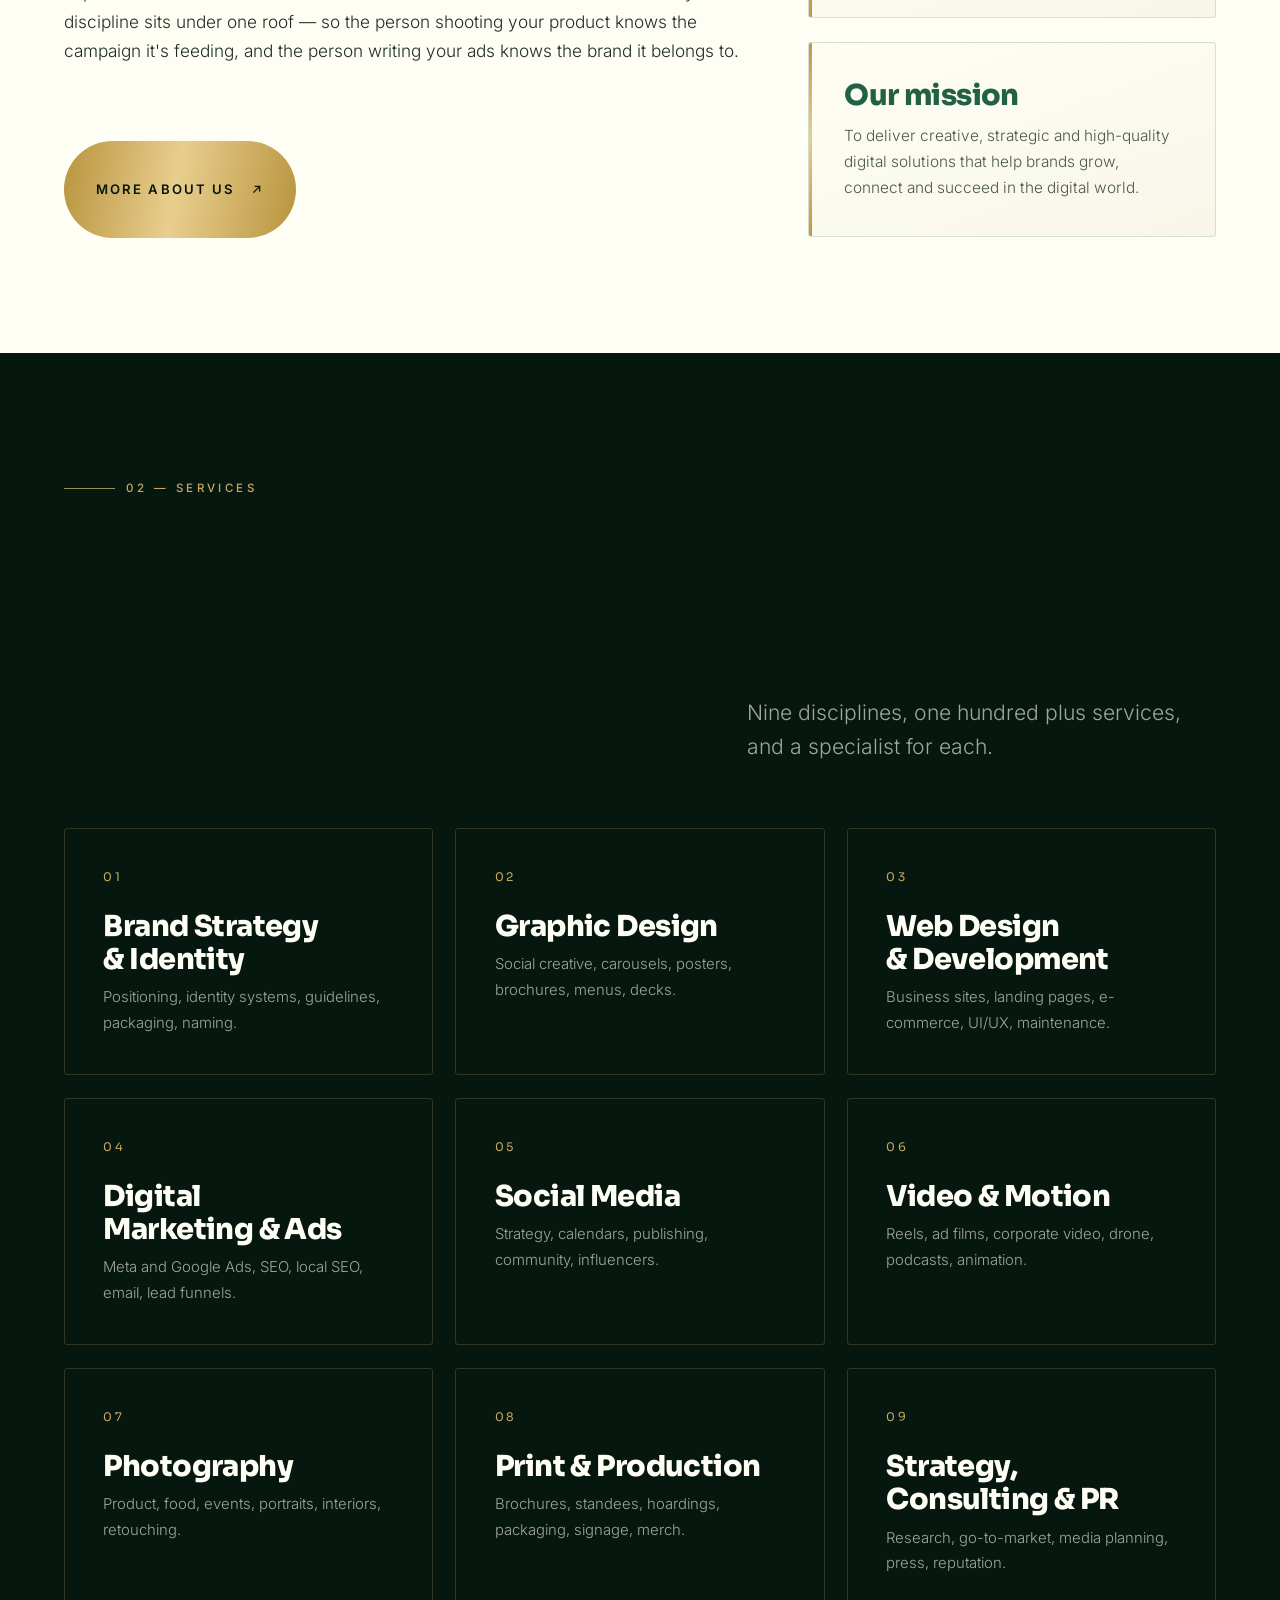
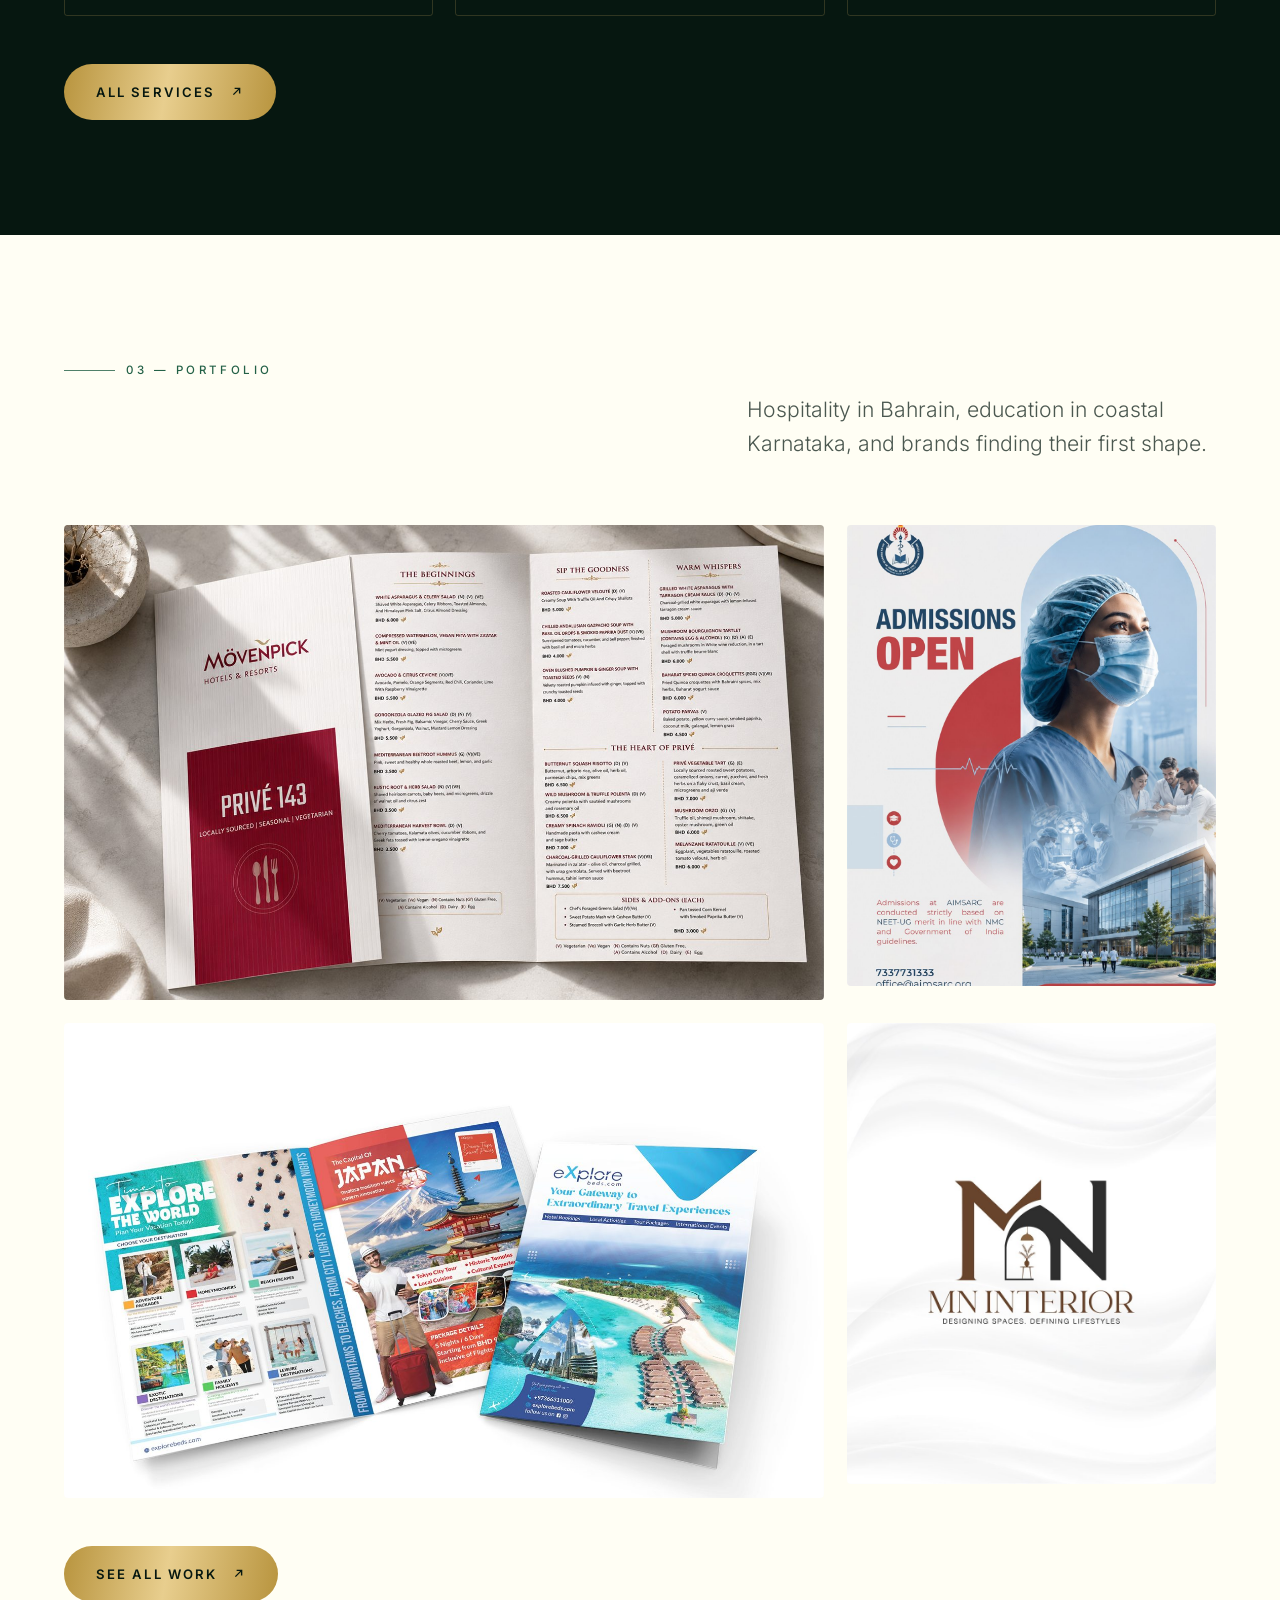
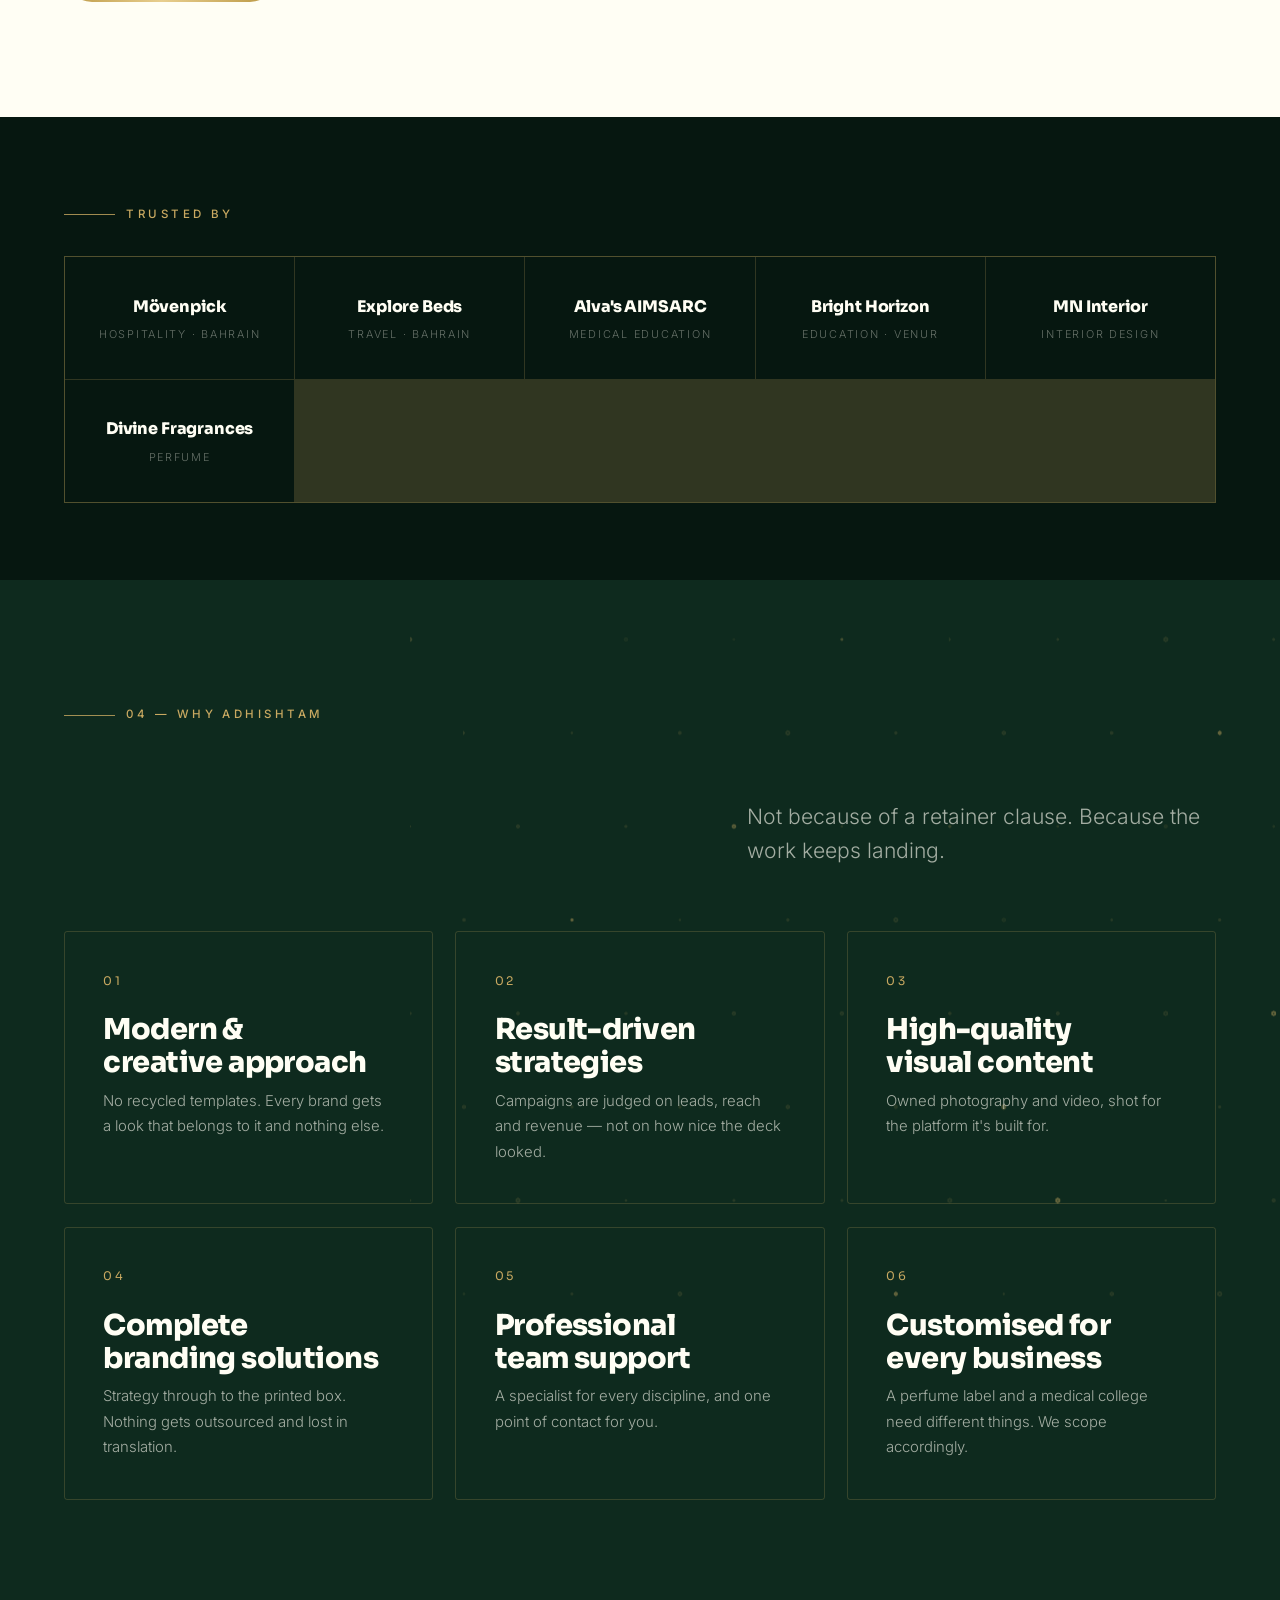
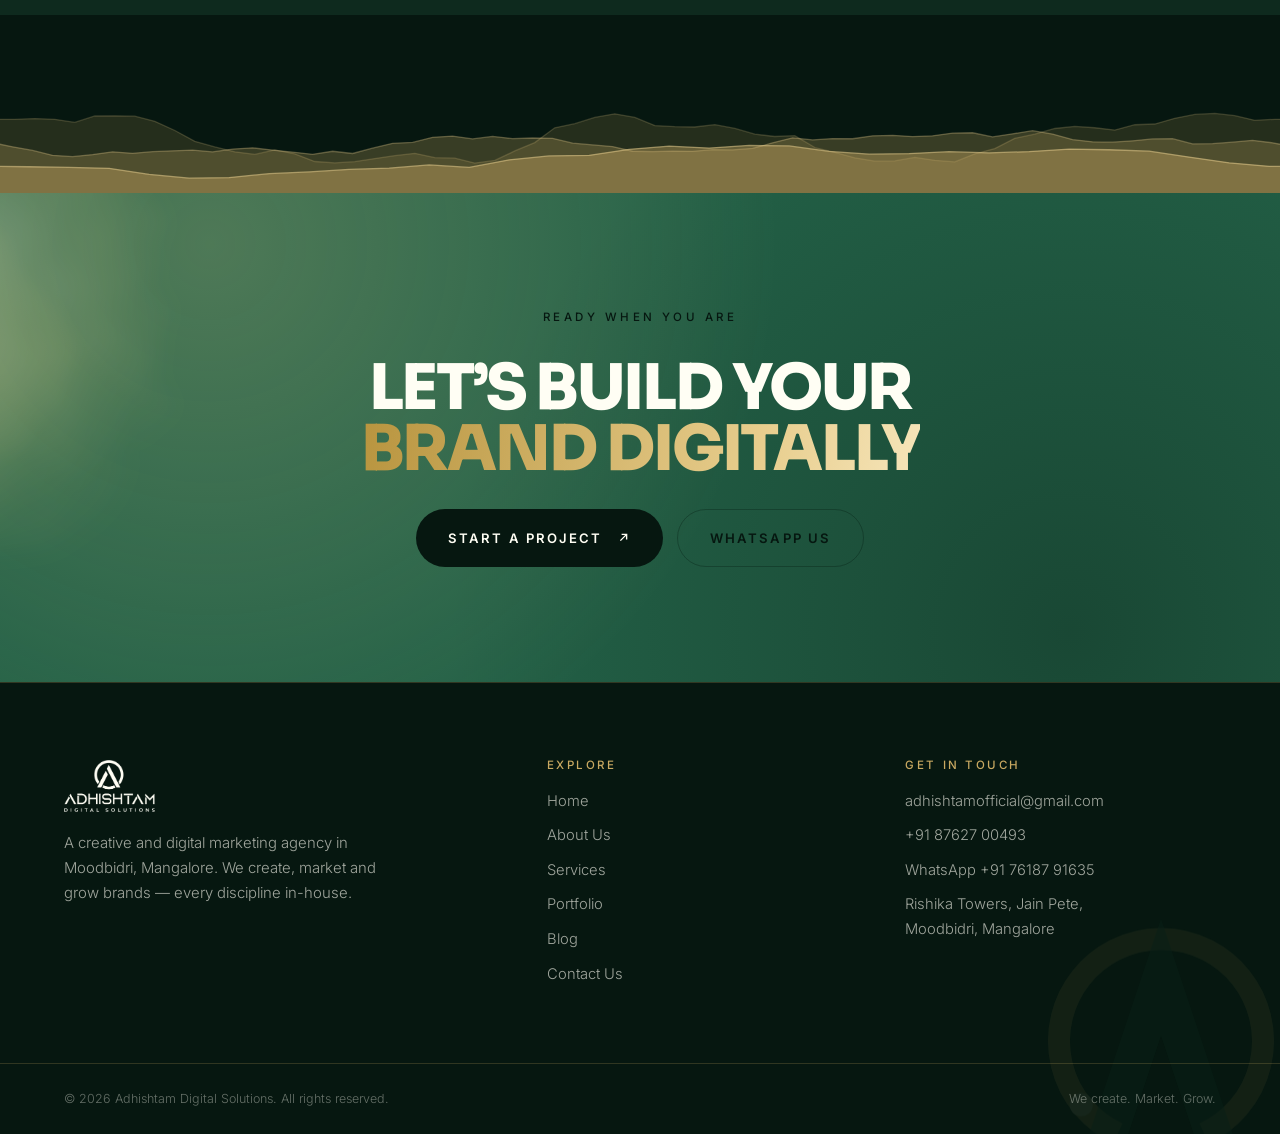
==== commit 41797c1d: "style: set GROW in solid type instead of outline Co-Authored-By: Claude Opus 5.5 (1M context) <norep" ====
--- a/index.html
+++ b/index.html
@@ -111,7 +111,7 @@
     <h1 class="display hero__title">
       <span class="line"><span>We create</span></span>
       <span class="line"><span class="gold-text gold-text--shine">Market</span></span>
-      <span class="line"><span class="outline-text">Grow</span></span>
+      <span class="line"><span>Grow</span></span>
     </h1>
 
     <div class="hero__foot">
--- a/assets/css/style.css
+++ b/assets/css/style.css
@@ -157,12 +157,6 @@
   -webkit-background-clip: text;
   background-clip: text;
   color: transparent;
-}
-
-.outline-text {
-  color: transparent;
-  -webkit-text-stroke: 1.5px var(--gold);
-  paint-order: stroke fill;
 }
 
 /* eyebrow / section index */
